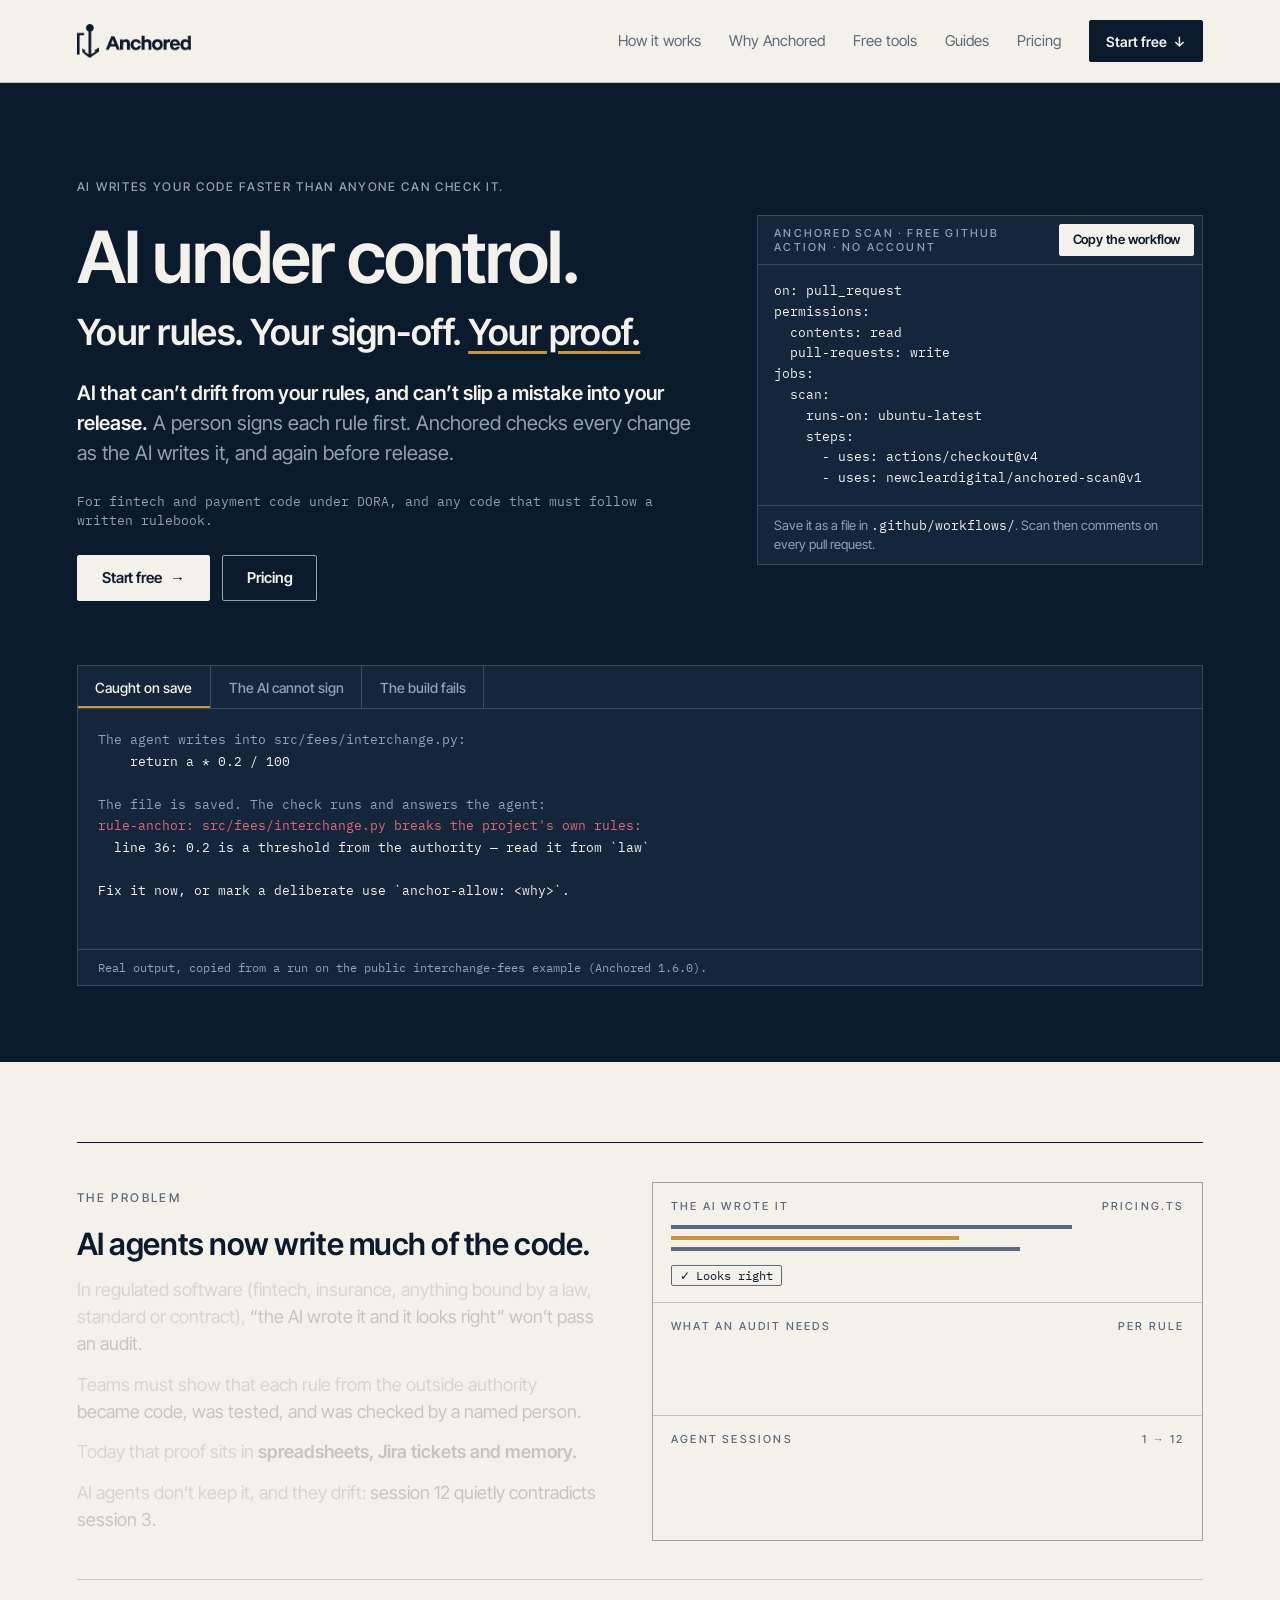
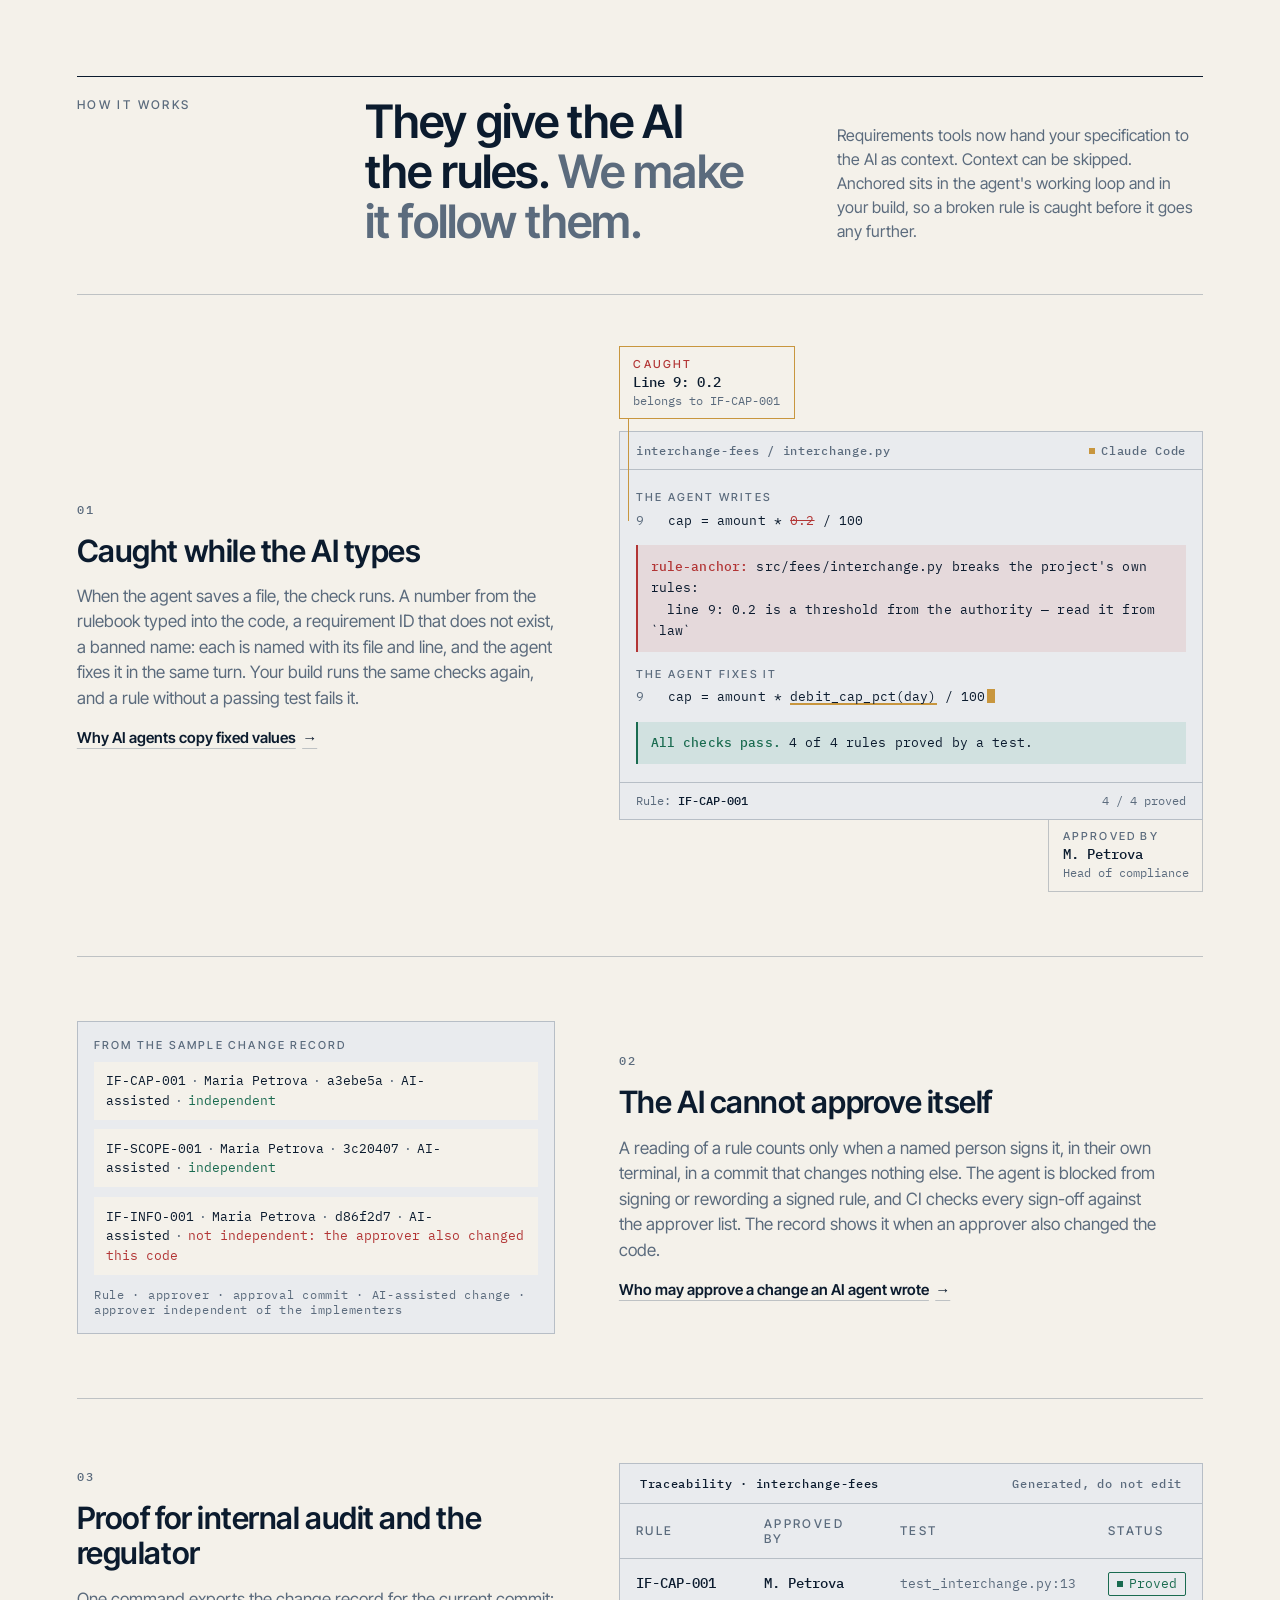
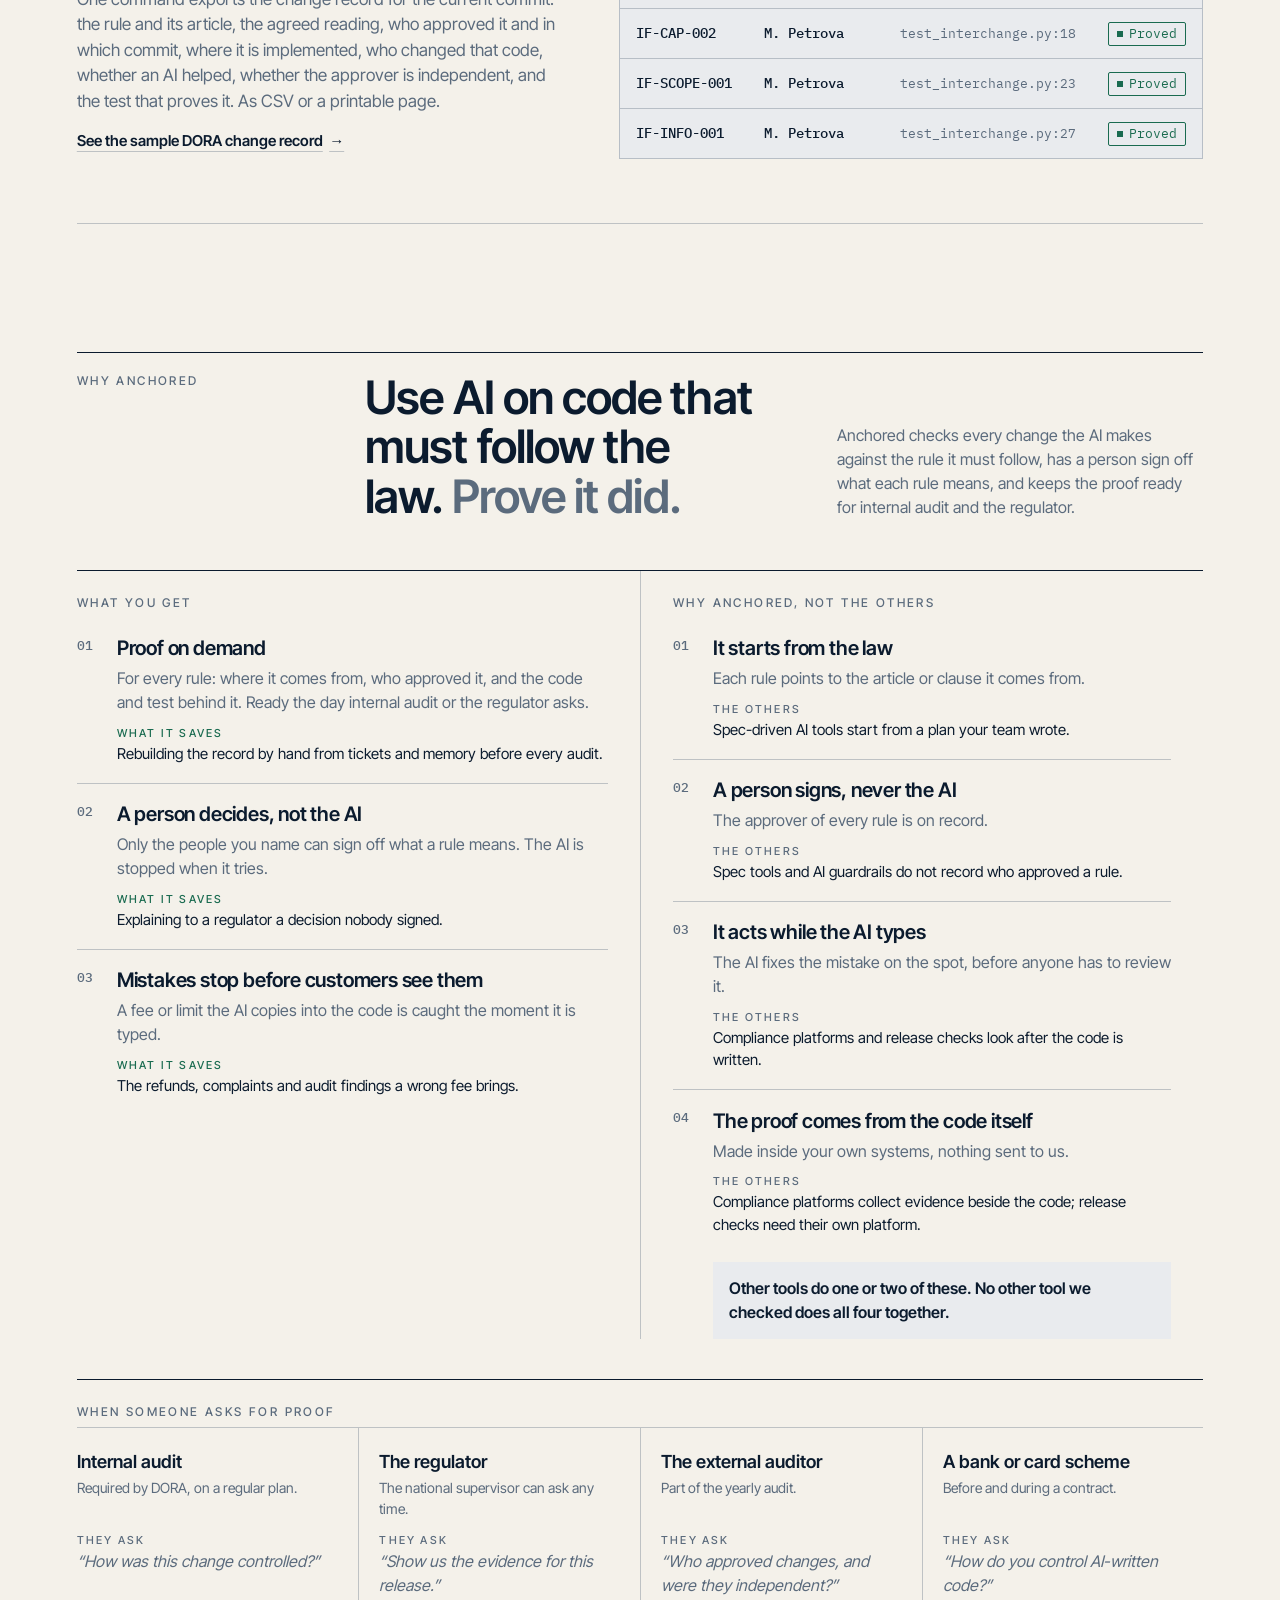
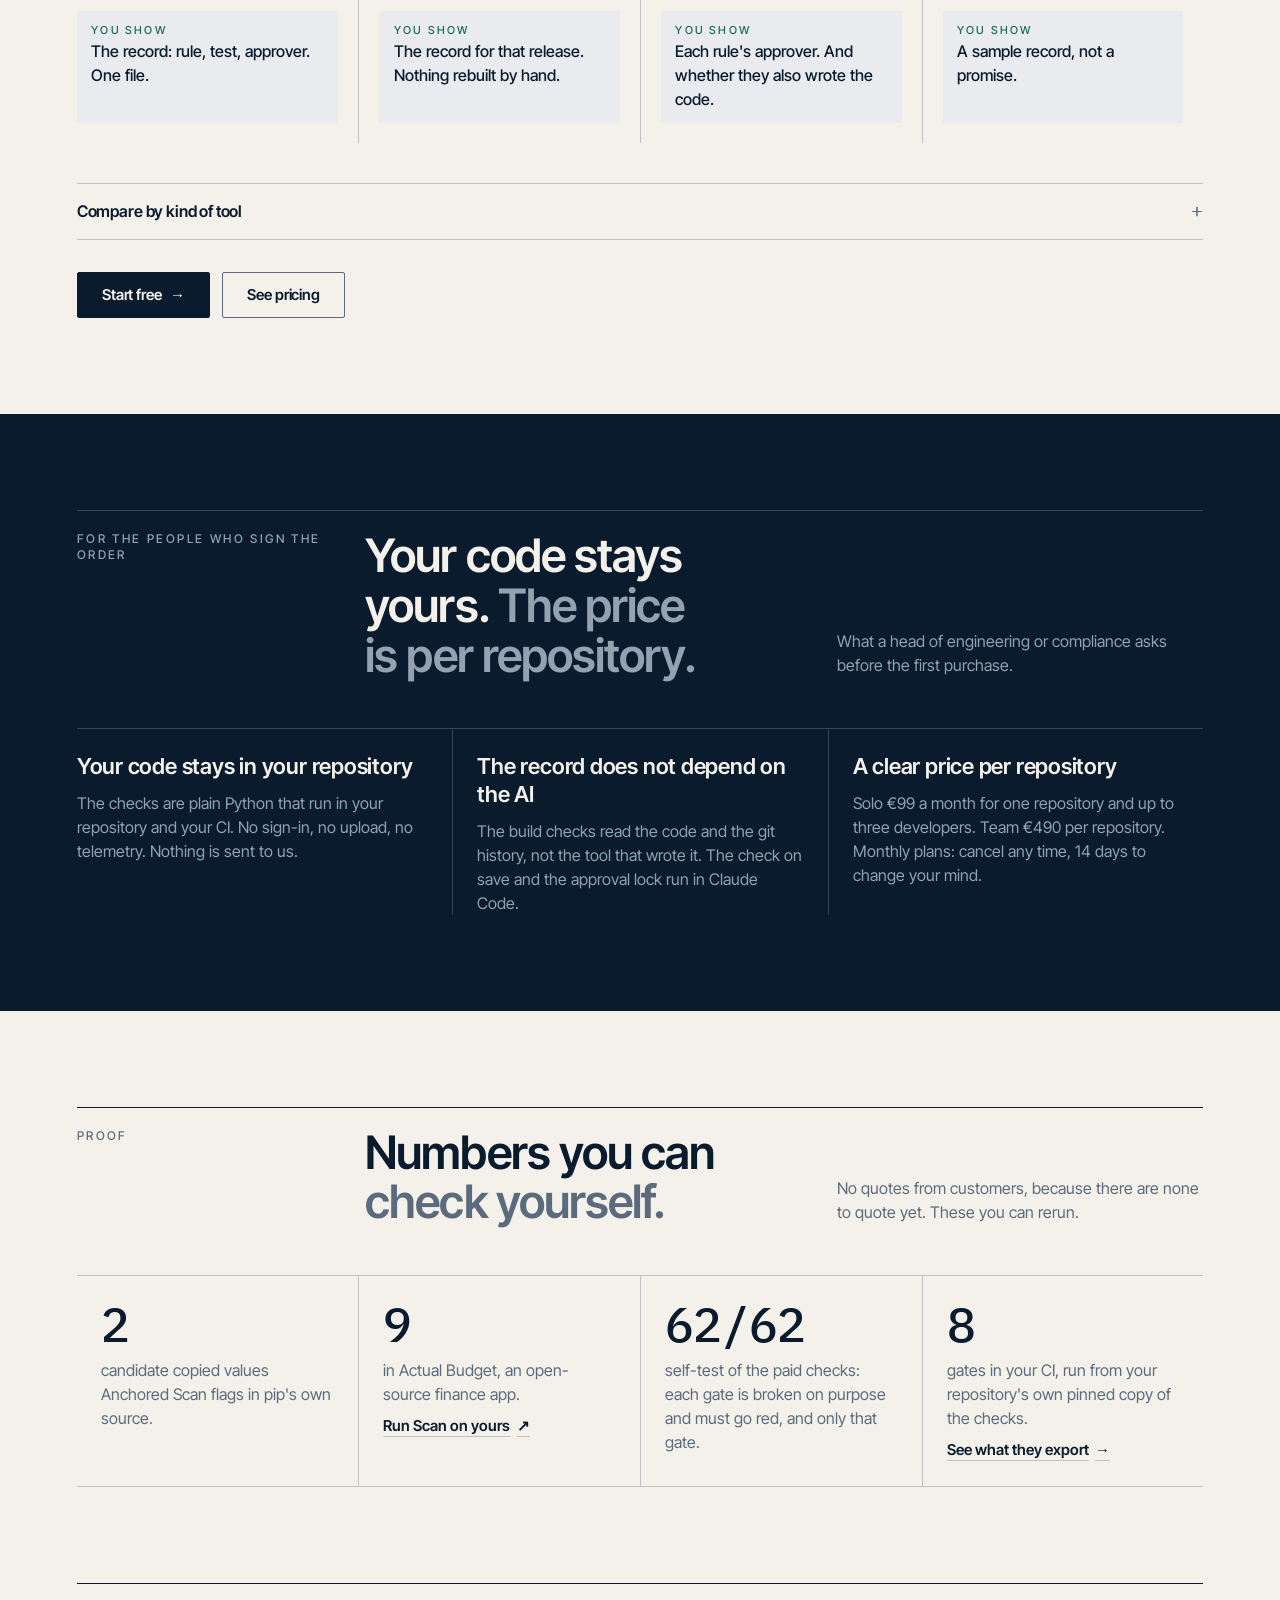
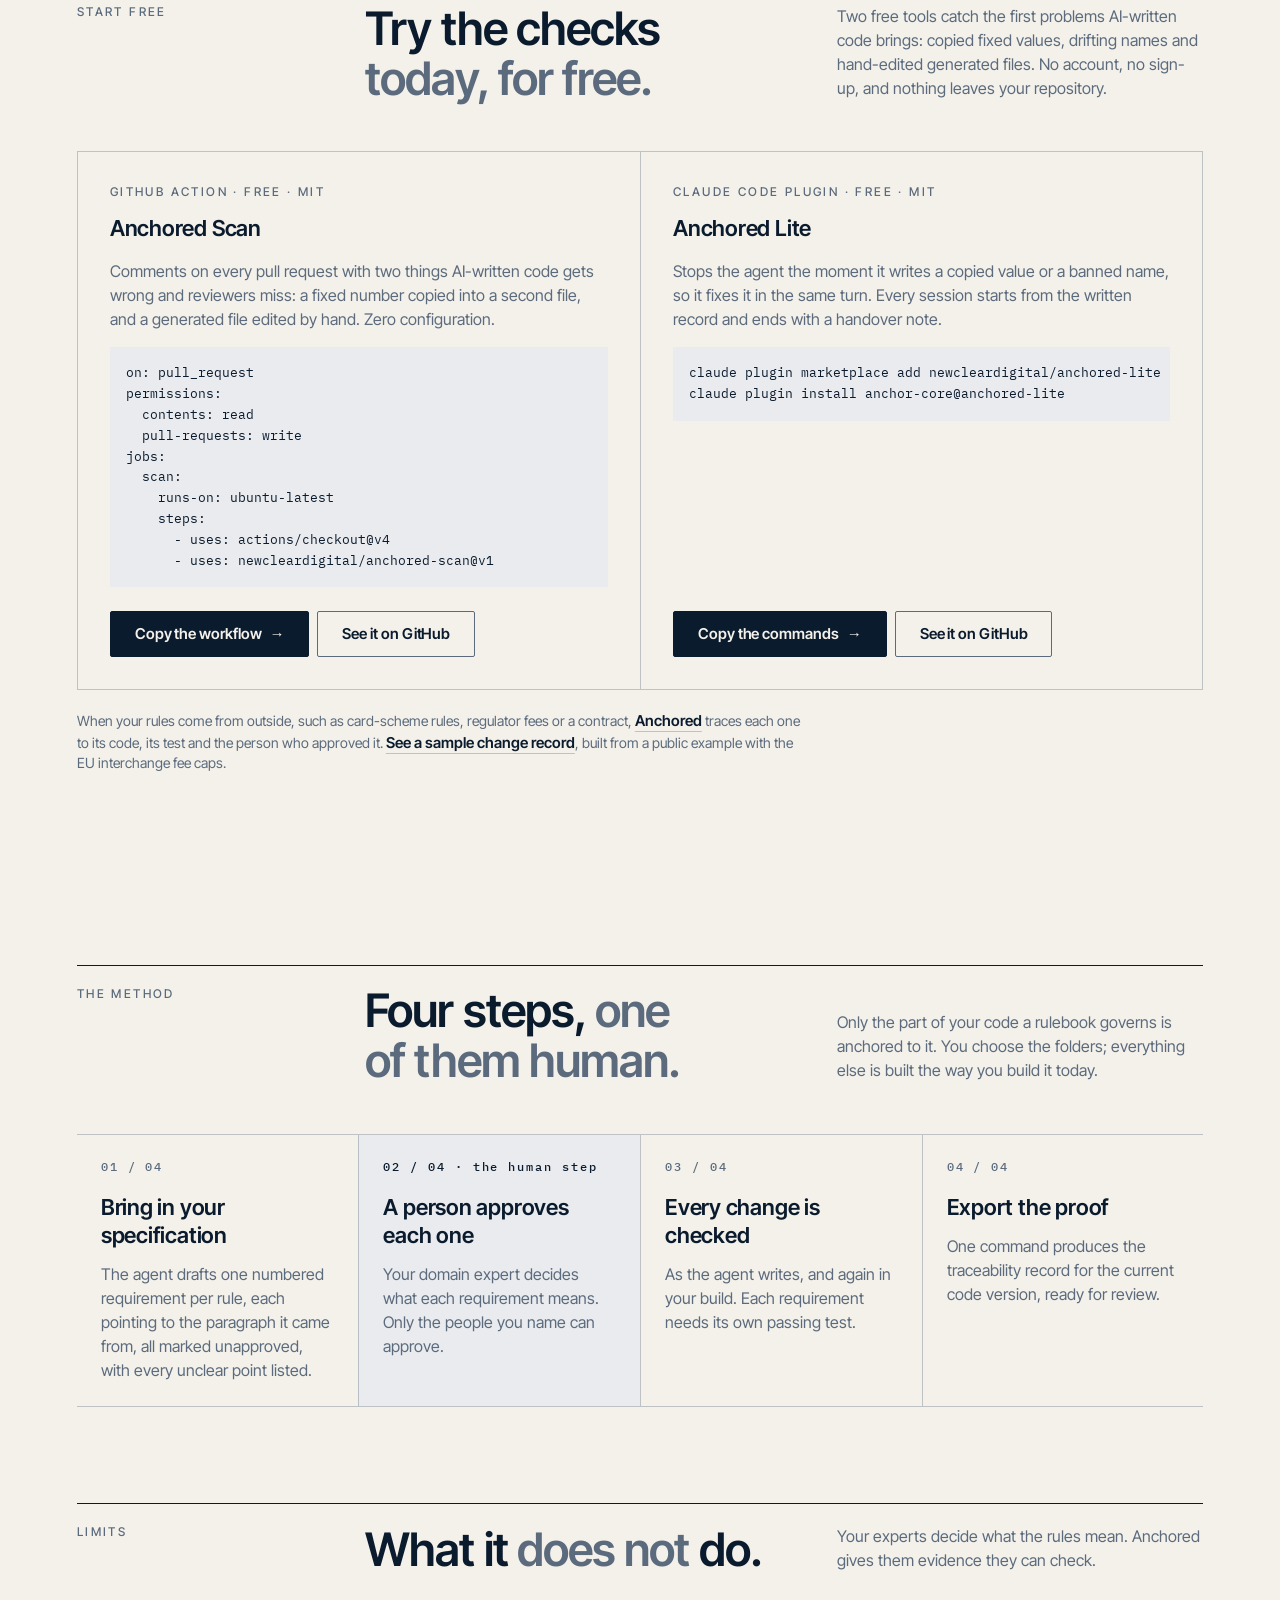
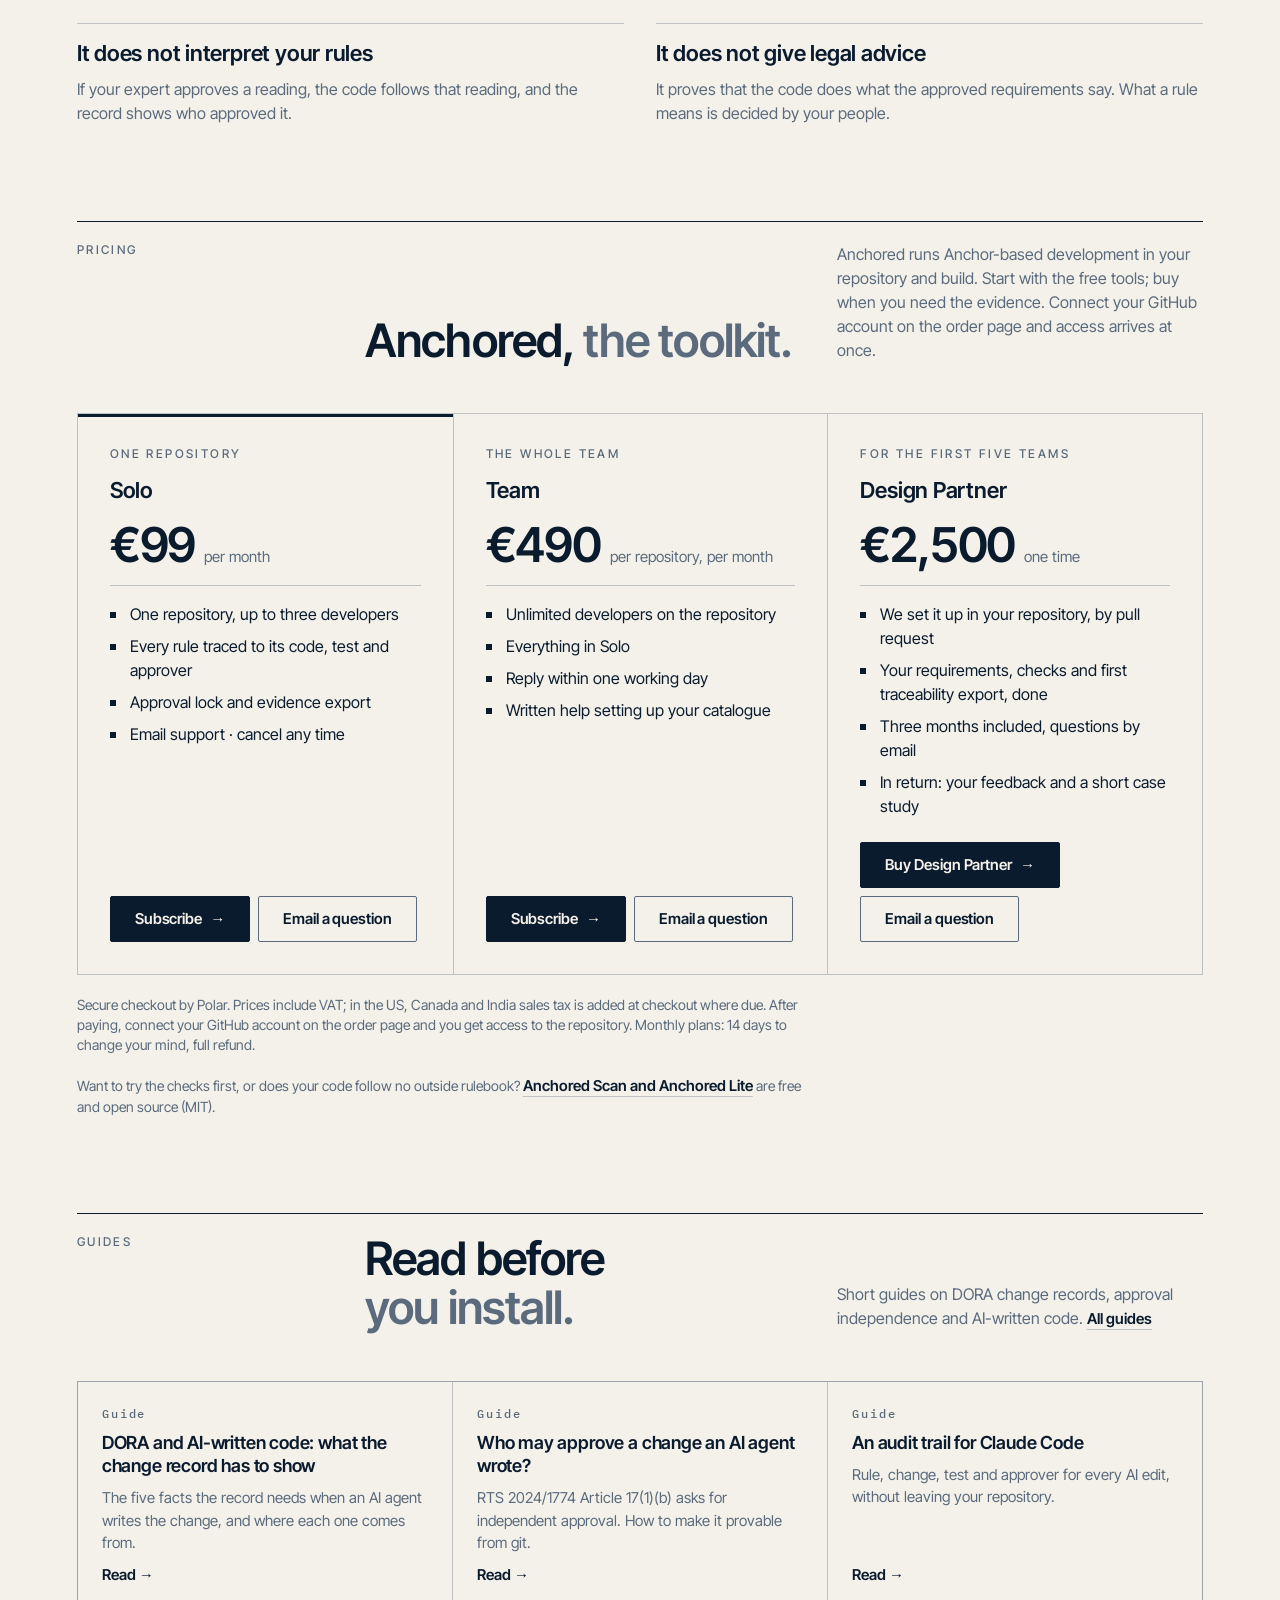
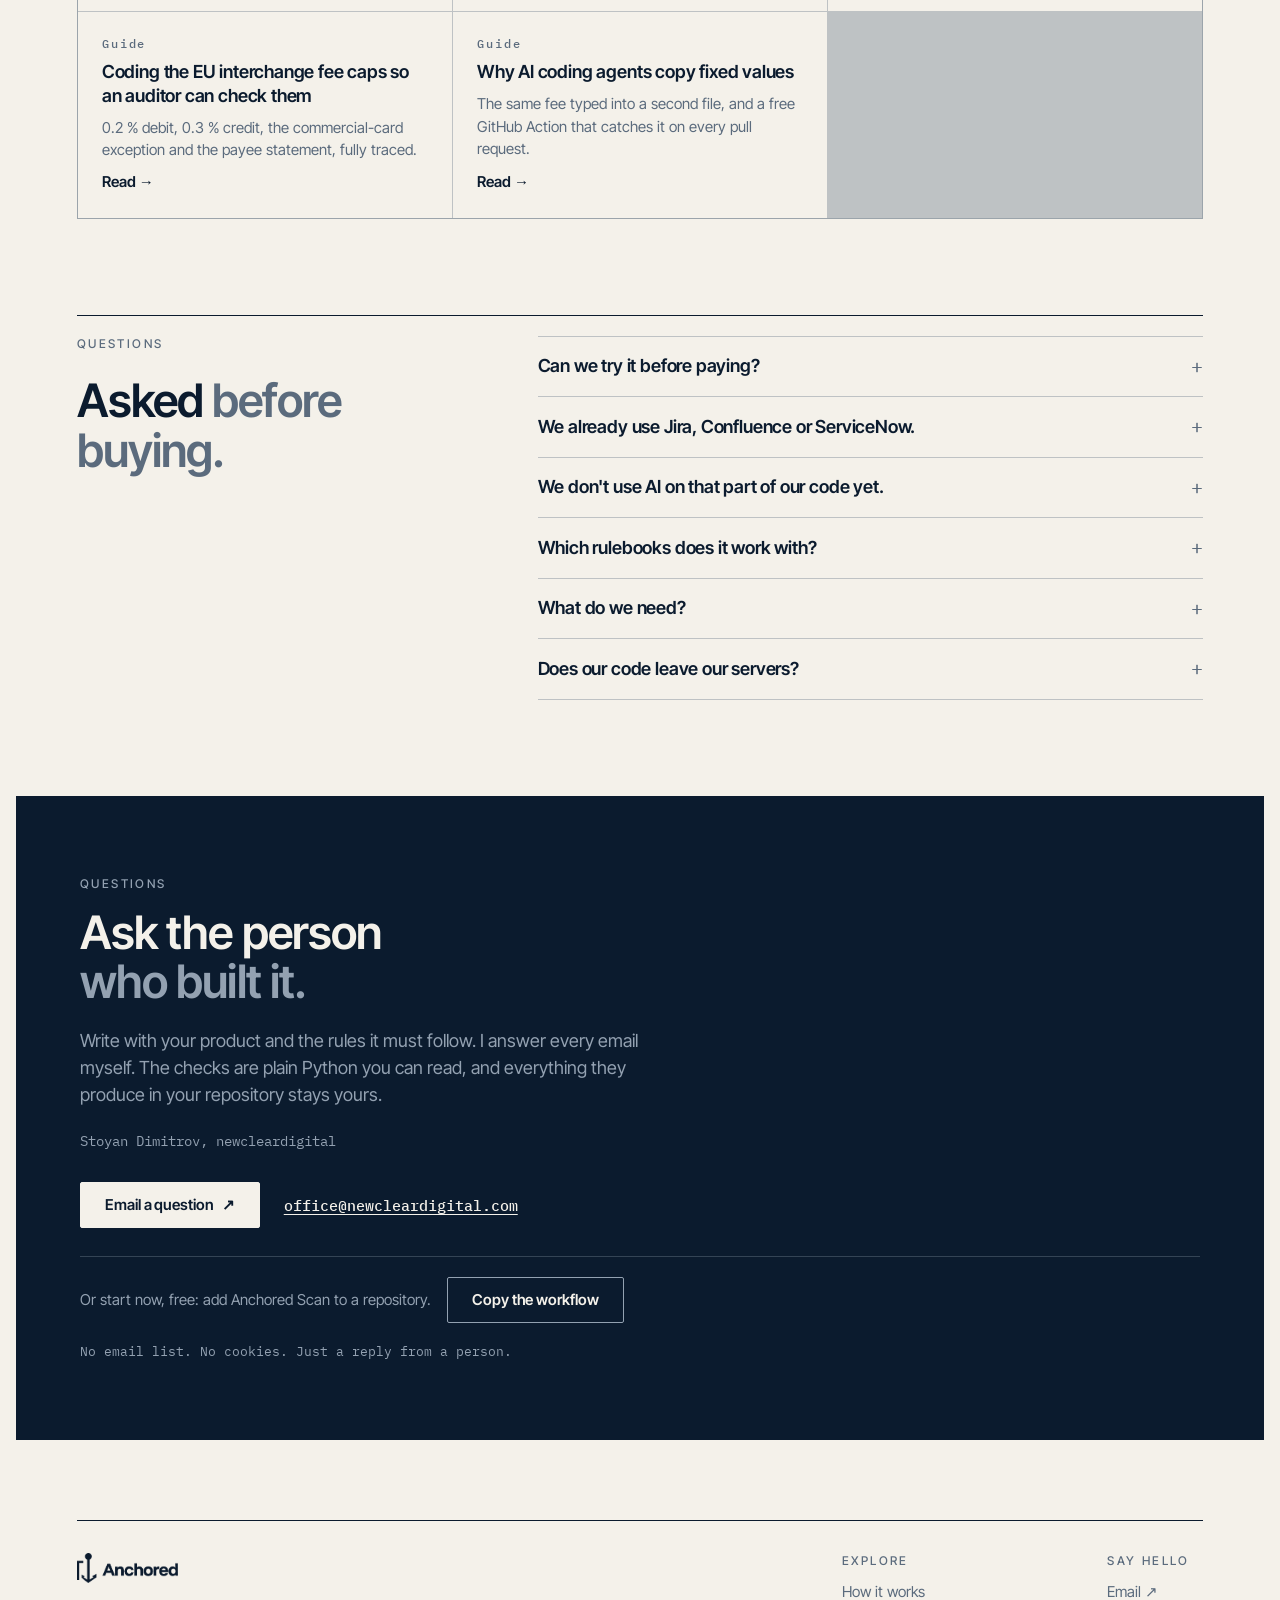
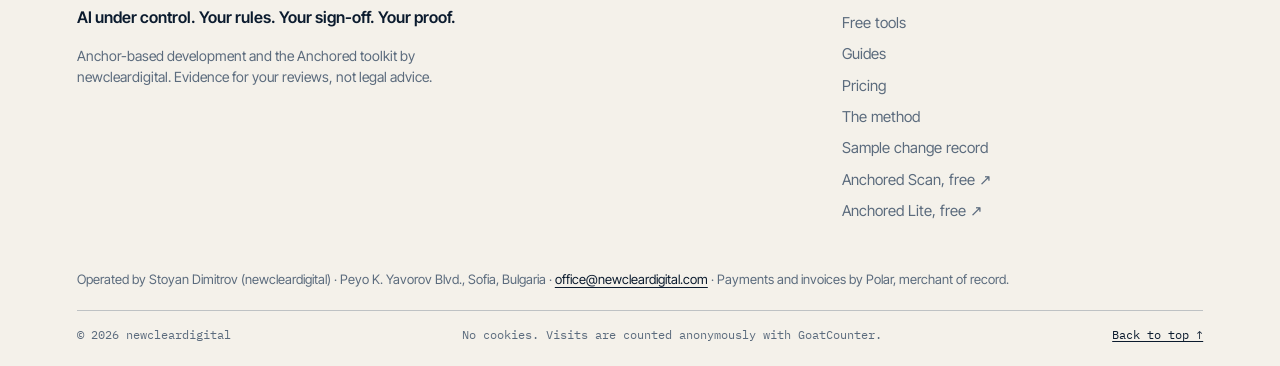
==== index.html @ 91a79e9c "Layout polish: Scan box beside the hero on wide screens, aligned use cases Co-Authored-By: Claude Op" ====
<!doctype html>
<html lang="en">
<head>
<meta charset="utf-8">
<meta name="viewport" content="width=device-width,initial-scale=1">
<title>Anchored. AI under control. Your rules. Your sign-off. Your proof.</title>
<meta name="description" content="For fintech and payment teams under DORA: Anchored traces every change your AI coding agent makes to rule-bound code to the rule it implements, the test that proves it and the person who approved it. Free GitHub Action and Claude Code plugin to start.">
<meta property="og:title" content="Anchored. AI under control.">
<meta property="og:description" content="AI under control. Your rules. Your sign-off. Your proof.">
<meta property="og:url" content="https://anchored.newcleardigital.com/">
<meta property="og:type" content="website">
<meta name="theme-color" content="#0b1b2e">
<link rel="canonical" href="https://anchored.newcleardigital.com/">
<link rel="icon" href="brand/favicon-32.png" type="image/png" sizes="32x32">
<link rel="apple-touch-icon" href="brand/apple-touch-icon.png">
<link rel="preload" href="fonts/inter-tight.woff2" as="font" type="font/woff2" crossorigin>
<link rel="preload" href="fonts/ibm-plex-mono-400.woff2" as="font" type="font/woff2" crossorigin>
<style>
/* Anchored design system (Design System artifact "Anchored", 2026-11-02): navy-dominant, square,
   quiet, one brass thread of accent. Green and red mean status only and always come with the word.
   Fonts are self-hosted (npm @fontsource, SIL OFL): the page loads no fonts from other servers. */
@font-face{font-family:"Inter Tight";src:url(fonts/inter-tight.woff2) format("woff2");font-weight:100 900;font-display:swap}
@font-face{font-family:"IBM Plex Mono";src:url(fonts/ibm-plex-mono-400.woff2) format("woff2");font-weight:400;font-display:swap}
@font-face{font-family:"IBM Plex Mono";src:url(fonts/ibm-plex-mono-500.woff2) format("woff2");font-weight:500;font-display:swap}

:root{
  /* primitives */
  --navy:#0b1b2e; --paper:#f4f1ea; --brass:#c8963e; --verified-green:#2e9e78; --refused-red:#c73e3e; --slate:#5b6b7d;
  --navy-sunken:#13263b; --navy-muted:#93a1b1;
  /* semantic, light theme (Paper) */
  --surface:var(--paper); --sunken:#e9ebee; --ink:var(--navy); --muted:var(--slate); --border:var(--slate);
  --hair:rgba(91,107,125,.35); --success:#1a6b50; --danger:#b23535; --focus:var(--navy);
  --success-fill:rgba(46,158,120,.12); --danger-fill:rgba(199,62,62,.10); --accent-fill:rgba(200,150,62,.28);
  --sans:"Inter Tight","Helvetica Neue",Arial,sans-serif;
  --mono:"IBM Plex Mono",ui-monospace,Menlo,monospace;
  --pad:clamp(16px,6vw,96px);
  color-scheme:light;
}
@media (prefers-color-scheme:dark){:root:not([data-theme="light"]){
  --surface:var(--navy); --sunken:var(--navy-sunken); --ink:var(--paper); --muted:var(--navy-muted); --border:var(--navy-muted);
  --hair:rgba(147,161,177,.3); --success:var(--verified-green); --danger:#e06a6a; --focus:var(--brass);
  --success-fill:rgba(46,158,120,.16); --danger-fill:rgba(224,106,106,.14); --accent-fill:rgba(200,150,62,.32);
  color-scheme:dark}}
:root[data-theme="dark"]{
  --surface:var(--navy); --sunken:var(--navy-sunken); --ink:var(--paper); --muted:var(--navy-muted); --border:var(--navy-muted);
  --hair:rgba(147,161,177,.3); --success:var(--verified-green); --danger:#e06a6a; --focus:var(--brass);
  --success-fill:rgba(46,158,120,.16); --danger-fill:rgba(224,106,106,.14); --accent-fill:rgba(200,150,62,.32);
  color-scheme:dark}
/* A navy band looks the same in both themes: the brand's dark ground. */
.band{
  --surface:var(--navy); --sunken:var(--navy-sunken); --ink:var(--paper); --muted:var(--navy-muted); --border:var(--navy-muted);
  --hair:rgba(147,161,177,.3); --success:var(--verified-green); --danger:#e06a6a; --focus:var(--brass);
  --success-fill:rgba(46,158,120,.16); --danger-fill:rgba(224,106,106,.14);
  background:var(--surface); color:var(--ink); color-scheme:dark}
@media (prefers-color-scheme:dark){:root:not([data-theme="light"]) .band{border-block:1px solid var(--hair)}}
:root[data-theme="dark"] .band{border-block:1px solid var(--hair)}

*,*::before,*::after{box-sizing:border-box}
[hidden]{display:none!important}
html{scroll-behavior:smooth;-webkit-text-size-adjust:100%}
body{margin:0;background:var(--surface);color:var(--ink);font:400 1rem/1.5 var(--sans);-webkit-font-smoothing:antialiased;overflow-x:hidden}
h1,h2,h3,p,ul,ol,figure{margin:0}
ul,ol{padding:0;list-style:none}
a{color:var(--ink);text-underline-offset:.2em;text-decoration-thickness:1px}
a:focus-visible,button:focus-visible,summary:focus-visible{outline:2px solid var(--focus);outline-offset:2px}
.shell{max-width:1440px;margin:0 auto;padding-inline:var(--pad)}
.skip{position:absolute;left:-999px}.skip:focus{left:16px;top:.5rem;z-index:9;background:var(--surface);padding:.5rem .8rem;border:1px solid var(--border)}

h1,h2,h3{font-family:var(--sans);font-weight:600;color:inherit}
h1{font-size:clamp(2.75rem,6vw,4.5rem);line-height:1.05;letter-spacing:-.025em;text-wrap:balance}
h2{font-size:clamp(2rem,3.6vw,3rem);line-height:1.08;letter-spacing:-.02em;text-wrap:balance}
h3{font-size:1.375rem;line-height:1.27;letter-spacing:-.01em}
h1 em,h2 em{font-style:normal;color:var(--muted)}
.band h1 em{color:var(--ink);text-decoration:underline;text-decoration-color:var(--brass);text-decoration-thickness:3px;text-underline-offset:.14em}
.lede{color:var(--muted);font-size:1.25rem;line-height:1.5;max-width:34rem}
.lede strong{color:var(--ink);font-weight:600}
.muted{color:var(--muted)}
.eyebrow{font:500 .75rem/1.33 var(--sans);letter-spacing:.2em;text-transform:uppercase;color:var(--muted)}

/* Buttons: square, ink fill (primary) or border outline (secondary); never brass, green or red */
.button{display:inline-flex;align-items:center;justify-content:center;gap:.5rem;border:1px solid var(--ink);border-radius:2px;padding:.75rem 1.5rem;background:var(--ink);color:var(--surface);font:600 .9375rem/1.33 var(--sans);letter-spacing:-.005em;text-decoration:none;white-space:nowrap;cursor:pointer}
.button:hover{background:color-mix(in srgb,var(--ink) 86%,var(--surface))}
.button .arr{line-height:0}
.button.ghost{background:transparent;color:var(--ink);border-color:var(--border)}
.button.ghost:hover{background:var(--sunken)}
.button.light{background:var(--ink);color:var(--surface)}
.text-link{display:inline-flex;gap:.4rem;align-items:center;font-weight:600;font-size:.9375rem;color:var(--ink);text-decoration:underline;text-decoration-color:var(--hair);text-underline-offset:.3em}
.text-link:hover{text-decoration-color:currentColor}

/* Header */
.site-header{display:grid;grid-template-columns:1fr auto 1fr;align-items:center;gap:1.5rem;padding-block:1.25rem;border-bottom:1px solid var(--hair)}
.brand{justify-self:center;display:inline-flex;align-items:center;text-decoration:none}
.brand img{display:block;height:34px;width:auto}
.logo-paper{display:none!important}
.band .logo-navy{display:none!important}.band .logo-paper{display:block!important}
@media (prefers-color-scheme:dark){:root:not([data-theme="light"]) .logo-navy{display:none!important}:root:not([data-theme="light"]) .logo-paper{display:block!important}}
:root[data-theme="dark"] .logo-navy{display:none!important}:root[data-theme="dark"] .logo-paper{display:block!important}
.nav{display:flex;align-items:center;gap:2rem;font-size:.9375rem;color:var(--muted)}
.nav.left{justify-self:start}.nav.right{justify-self:end}
.nav a{color:inherit;text-decoration:none}
.nav a:hover{color:var(--ink)}
.nav .product{color:var(--ink);font-weight:600}
.header-cta{padding:.6rem 1rem;border:1px solid var(--ink);border-radius:2px;font-size:.875rem;font-weight:600;color:var(--surface)!important;background:var(--ink);white-space:nowrap}
.header-cta span{margin-left:.4rem}
@media (max-width:860px){.site-header{grid-template-columns:auto 1fr}.nav.left,.nav .product{display:none}.brand{justify-self:start}.brand img{height:28px}}
@media (max-width:400px){.brand img{height:24px}.header-cta{padding:.55rem .75rem;font-size:.8rem}}

/* Contact window */
dialog.contact-box{border:1px solid var(--border);border-radius:0;padding:0;width:min(30rem,calc(100vw - 32px));background:var(--surface);color:var(--ink)}
dialog.contact-box::backdrop{background:rgba(11,27,46,.6)}
.cb{padding:1.5rem;display:flex;flex-direction:column;gap:1rem}
.cb-head{display:flex;justify-content:space-between;align-items:start;gap:1rem}
.cb h2{font-size:1.375rem;letter-spacing:-.01em}
.cb p{color:var(--muted);font-size:1rem}
.cb-x{border:0;background:transparent;color:var(--muted);font:400 1.6rem/1 var(--sans);cursor:pointer;padding:.1rem .4rem}
.cb-x:hover{color:var(--ink)}
.cb-addr{display:flex;align-items:center;justify-content:space-between;gap:.8rem;padding:.4rem .4rem .4rem .9rem;background:var(--sunken)}
.cb-addr b{font:500 .9375rem var(--mono);overflow-wrap:anywhere}
.cb-copy{font:600 .875rem var(--sans);border:1px solid var(--ink);background:var(--ink);color:var(--surface);border-radius:2px;padding:.6rem .9rem;cursor:pointer;white-space:nowrap}
.cb-ways{display:grid;grid-template-columns:repeat(3,minmax(0,1fr));gap:.5rem}
.cb-ways a{display:flex;justify-content:center;font-weight:600;font-size:.875rem;text-decoration:none;color:var(--ink);border:1px solid var(--border);border-radius:2px;padding:.7rem .4rem;text-align:center}
.cb-ways a:hover{background:var(--sunken)}
@media (max-width:480px){.cb-ways{grid-template-columns:1fr}}

/* Hero: navy ground, headline top-left, a brass thread from the rule to the line of code */
.hero{display:grid;grid-template-columns:minmax(0,1fr) minmax(0,1fr);gap:clamp(2.5rem,6vw,6rem);align-items:center;padding-block:clamp(3.5rem,8vw,6rem)}
.hero-copy{display:flex;flex-direction:column;gap:1.5rem}
.callbar{display:flex;align-items:center;gap:1rem;flex-wrap:wrap}
.callbar span{font:400 .9375rem/1.4 var(--mono);letter-spacing:.02em;color:var(--muted);order:2}
.hero-note{font:400 .8125rem/1.5 var(--mono);color:var(--muted);max-width:32rem;padding-top:1.25rem;border-top:1px solid var(--hair)}
.hero-links{display:flex;flex-wrap:wrap;gap:.5rem 1.5rem}
@media (max-width:980px){.hero{grid-template-columns:minmax(0,1fr)}}

.hero-art{position:relative;padding:4.5rem 0 2rem}
.editor-card{position:relative;z-index:1;background:var(--sunken);color:var(--ink);border:1px solid var(--hair)}
.topbar{display:flex;align-items:center;gap:.75rem;padding:.65rem 1rem;border-bottom:1px solid var(--hair);color:var(--muted);font:500 .75rem/1.33 var(--mono);letter-spacing:.06em}
.dots{display:none}
.live{margin-left:auto;display:inline-flex;align-items:center;gap:.4rem;color:var(--muted)}
.live i{width:6px;height:6px;background:var(--brass)}
.editor-body{padding:1.25rem 1rem 1.1rem;font:400 clamp(.75rem,1.05vw,.875rem)/1.6 var(--mono);letter-spacing:.01em}
.who{display:block;color:var(--muted);font:500 .6875rem/1.4 var(--sans);letter-spacing:.2em;text-transform:uppercase;margin-bottom:.25rem}
.code{display:flex;white-space:pre-wrap}
.ln{flex:none;width:2.4em;color:var(--muted);user-select:none}
.seq + .seq{margin-top:.9rem}
.bad{color:var(--danger);text-decoration:line-through;text-decoration-thickness:1px}
.good{color:var(--ink);box-shadow:inset 0 -2px 0 var(--brass)}
.verdict{display:block;margin-top:.35rem;padding:.65rem .8rem;border-left:2px solid var(--danger);background:var(--danger-fill);white-space:pre-wrap}
.verdict b{color:var(--danger);font-weight:500}
.verdict.ok{border-left-color:var(--success);background:var(--success-fill)}
.verdict.ok b{color:var(--success)}
.editor-footer{display:flex;justify-content:space-between;gap:1rem;padding:.65rem 1rem;border-top:1px solid var(--hair);color:var(--muted);font:400 .75rem var(--mono)}
.editor-footer b{color:var(--ink);font-weight:500}
.cursor{display:inline-block;width:.55em;height:1.05em;vertical-align:-.18em;margin-left:2px;background:var(--brass);animation:blink 1s steps(1) infinite}
@keyframes blink{50%{opacity:0}}
/* Floating notes become record chips; the top one is the brass tag the thread hangs from */
.floating-note{position:absolute;z-index:2;display:flex;flex-direction:column;gap:2px;padding:.6rem .85rem;background:var(--surface);border:1px solid var(--hair);font:400 .8125rem/1.35 var(--mono);color:var(--ink)}
.floating-note span{color:var(--muted);font:500 .6875rem var(--sans);letter-spacing:.2em;text-transform:uppercase}
.floating-note b{font:500 .875rem var(--mono)}
.floating-note small{color:var(--muted);font-size:.75rem}
.floating-note .sg{font:500 .875rem var(--mono);color:var(--ink)}
.note-top{bottom:calc(100% - 3.75rem);left:0;border-color:var(--brass)}
.note-top span{color:var(--danger)}
.note-top::after{content:"";position:absolute;left:.5rem;top:100%;width:1.5px;height:6.4rem;background:var(--brass)}
.note-bottom{position:relative;margin-left:auto;width:max-content;border-top:0}
@media (prefers-reduced-motion:no-preference){
  .seq{opacity:0;animation:in .4s ease forwards}
  .s1{animation-delay:.3s}.s2{animation-delay:1.3s}.s3{animation-delay:2.5s}.s4{animation-delay:3.3s}
  .js .editor-card:not(.play) .seq{animation:none}
  @keyframes in{to{opacity:1}}
}
@media (prefers-reduced-motion:reduce){html{scroll-behavior:auto}.cursor{animation:none}}
@media (max-width:640px){.hero-art{padding:4.25rem 0 1rem}.editor-body{padding:1rem .85rem}}

/* Signal strip */
.signal-strip{display:flex;align-items:center;justify-content:space-between;gap:1rem;padding-block:1.1rem;border-bottom:1px solid var(--hair);font:500 .75rem var(--sans);letter-spacing:.2em;text-transform:uppercase;color:var(--muted)}
.signal-strip p span{color:var(--ink)}
.strip-items{display:flex;align-items:center;gap:1rem;font-family:var(--mono);letter-spacing:.1em}
.strip-items i{width:1px;height:12px;background:var(--hair)}
@media (max-width:640px){.signal-strip{display:block}.strip-items{margin-top:.6rem;justify-content:space-between}}

/* Sections: tracked label | title | text, divided by hairline rules */
section{padding-block:clamp(4rem,9vw,6rem)}
.intro{display:grid;grid-template-columns:.7fr 1.2fr 1fr;align-items:end;gap:1.5rem 2rem;margin-bottom:3rem;padding-top:1.25rem;border-top:1px solid var(--ink)}
.intro .eyebrow{align-self:start}
.intro > p:last-child{max-width:24rem;margin:0 0 .2rem auto;color:var(--muted);line-height:1.5}
@media (max-width:980px){.intro{grid-template-columns:1fr 1.3fr}.intro .eyebrow{grid-column:1/-1}.intro > p:last-child{margin-left:0}}
@media (max-width:640px){.intro{display:block;margin-bottom:2rem}.intro .eyebrow{margin:0 0 1rem}.intro > p:last-child{margin-top:1rem;max-width:none}}

/* Status tags: mono word with a square dot, outlined in its status colour */
.tag,.outcome span,td .ok{display:inline-flex;align-items:center;gap:.4rem;font:400 .8125rem/1.38 var(--mono);padding:2px .5rem;border:1px solid currentColor;border-radius:2px;white-space:nowrap}
.tag::before,.outcome span::before,td .ok::before{content:"";width:6px;height:6px;background:currentColor}
td .ok{color:var(--success)}

/* The four controls: columns divided by hairline verticals */
.feature-grid{display:grid;grid-template-columns:repeat(4,minmax(0,1fr));border-top:1px solid var(--hair);border-bottom:1px solid var(--hair)}
.feature-card{display:flex;flex-direction:column;gap:.75rem;padding:1.5rem 1.5rem 1.75rem;min-height:300px}
.feature-card + .feature-card{border-left:1px solid var(--hair)}
.feature-icon{width:24px;height:24px;color:var(--ink);margin-bottom:1rem}
.feature-icon svg{width:24px;height:24px;stroke-width:1.5;stroke-linecap:square}
.card-index{font:500 .75rem var(--mono);letter-spacing:.16em;color:var(--muted)}
.feature-card h3{font-size:1.25rem}
.feature-card p:not(.card-index){color:var(--muted);line-height:1.5}
.outcome{margin-top:auto;padding-top:1rem}
.outcome span{color:var(--muted)}
.outcome span.stopped{color:var(--danger)}
.outcome .arr{display:none}
@media (max-width:1100px){.feature-grid{grid-template-columns:repeat(2,minmax(0,1fr))}.feature-card:nth-child(3){border-left:0}.feature-card:nth-child(n+3){border-top:1px solid var(--hair)}}
@media (max-width:640px){.feature-grid{grid-template-columns:1fr}.feature-card{min-height:auto;border-left:0!important}.feature-card + .feature-card{border-top:1px solid var(--hair)}}

/* The record: navy band, a data well */
.peek .intro{border-top-color:var(--hair)}
.product-window{background:var(--sunken);border:1px solid var(--hair)}
.window-header{display:flex;flex-wrap:wrap;align-items:center;gap:.5rem 1rem;padding:.75rem 1.25rem;border-bottom:1px solid var(--hair);color:var(--muted);font:500 .75rem var(--mono);letter-spacing:.06em}
.window-title{margin-right:auto;color:var(--ink)}
.scroll{overflow-x:auto}
table{width:100%;border-collapse:collapse;min-width:54rem;font-size:.9375rem}
th,td{text-align:left;padding:.9rem 1.25rem;border-bottom:1px solid var(--hair);vertical-align:middle}
th{font:500 .75rem var(--sans);letter-spacing:.2em;text-transform:uppercase;color:var(--muted)}
tbody tr:last-child td{border-bottom:0}
td.id{font:500 .875rem var(--mono);white-space:nowrap}
td.loc{font:400 .8125rem var(--mono);color:var(--muted);white-space:nowrap}
td.what{max-width:20rem}
.sig{display:flex;flex-direction:column;gap:.15rem;line-height:1.3}
.sig span{font:500 .875rem var(--mono);white-space:nowrap}
.sig small{font:400 .75rem var(--mono);color:var(--muted);white-space:nowrap}
.window-stats{display:flex;flex-wrap:wrap;gap:2.5rem;padding:1rem 1.25rem;border-top:1px solid var(--hair)}
.window-stats span{display:flex;flex-direction:column;gap:.2rem}
.window-stats b{font:500 1.25rem var(--mono)}
.window-stats small{font:500 .6875rem var(--sans);letter-spacing:.2em;text-transform:uppercase;color:var(--muted)}
.peek .note{margin-top:1.5rem;font-size:.875rem;color:var(--muted);max-width:48rem}

/* The method */
.steps{display:grid;grid-template-columns:repeat(4,minmax(0,1fr));counter-reset:s;border-top:1px solid var(--hair);border-bottom:1px solid var(--hair)}
.steps li{counter-increment:s;display:flex;flex-direction:column;gap:.75rem;padding:1.5rem}
.steps li + li{border-left:1px solid var(--hair)}
.steps li::before{content:"0" counter(s) " / 04";font:500 .75rem var(--mono);letter-spacing:.16em;color:var(--muted);margin-bottom:.5rem}
.steps li.person{background:var(--sunken)}
.steps li.person::before{content:"0" counter(s) " / 04 · the human step";color:var(--ink)}
.steps p{color:var(--muted)}
@media (max-width:1100px){.steps{grid-template-columns:repeat(2,minmax(0,1fr))}.steps li:nth-child(3){border-left:0}.steps li:nth-child(n+3){border-top:1px solid var(--hair)}}
@media (max-width:640px){.steps{grid-template-columns:1fr}.steps li{border-left:0!important}.steps li + li{border-top:1px solid var(--hair)}}

/* Limits */
.limits{display:grid;grid-template-columns:repeat(2,minmax(0,1fr));gap:2rem}
.limits div{display:flex;flex-direction:column;gap:.6rem;padding-top:1rem;border-top:1px solid var(--hair)}
.limits p{color:var(--muted)}
@media (max-width:860px){.limits{grid-template-columns:1fr;gap:1.5rem}}

/* Pricing */
.offers{display:grid;grid-template-columns:repeat(3,minmax(0,1fr));border:1px solid var(--hair)}
.offer{display:flex;flex-direction:column;gap:1rem;padding:clamp(1.5rem,3vw,2rem)}
.offer + .offer{border-left:1px solid var(--hair)}
.offer.first{box-shadow:inset 0 3px 0 var(--ink)}
.offer .who-for{font:500 .75rem var(--sans);letter-spacing:.2em;text-transform:uppercase;color:var(--muted)}
.offer h3{font-size:1.375rem}
.price{font:600 clamp(2.5rem,4vw,3rem)/1 var(--sans);letter-spacing:-.025em}
.price small{font:400 .9375rem var(--sans);letter-spacing:0;color:var(--muted)}
.offer ul{display:flex;flex-direction:column;gap:.5rem;padding-top:1rem;border-top:1px solid var(--hair)}
.offer li{position:relative;padding-left:1.25rem}
.offer li::before{content:"";position:absolute;left:0;top:.6em;width:6px;height:6px;background:var(--ink)}
.buy{display:flex;flex-wrap:wrap;gap:.5rem;margin-top:auto;padding-top:.5rem}
.after{margin-top:1.25rem;color:var(--muted);font-size:.875rem;line-height:1.43;max-width:46rem}
@media (max-width:1020px){.offers{grid-template-columns:1fr}.offer + .offer{border-left:0;border-top:1px solid var(--hair)}}

/* Start free */
.starts{display:grid;grid-template-columns:repeat(2,minmax(0,1fr));border:1px solid var(--hair)}
.start-card{min-width:0;display:flex;flex-direction:column;gap:1rem;padding:clamp(1.5rem,3vw,2rem)}
.start-card + .start-card{border-left:1px solid var(--hair)}
.start-card .who-for{font:500 .75rem var(--sans);letter-spacing:.2em;text-transform:uppercase;color:var(--muted)}
.start-card h3{font-size:1.375rem}
.start-card > p{color:var(--muted)}
.snippet{margin:0;padding:1rem;background:var(--sunken);color:var(--ink);font:400 .8125rem/1.6 var(--mono);overflow-x:auto;white-space:pre}
@media (max-width:820px){.starts{grid-template-columns:minmax(0,1fr)}.start-card + .start-card{border-left:0;border-top:1px solid var(--hair)}}

/* Questions */
.faq{border-top:1px solid var(--hair)}
details{border-bottom:1px solid var(--hair)}
summary{cursor:pointer;list-style:none;display:flex;justify-content:space-between;align-items:center;gap:1rem;padding:1.1rem 0;font:600 1.125rem/1.35 var(--sans);letter-spacing:-.01em}
summary::-webkit-details-marker{display:none}
summary::after{content:"+";flex:none;font:400 1.25rem/1 var(--mono);color:var(--muted)}
details[open] summary::after{content:"\2212"}
details p{padding:0 0 1.25rem;color:var(--muted);max-width:44rem}
.faq-wrap{display:grid;grid-template-columns:.7fr 1.3fr;gap:clamp(2rem,8vw,8rem);align-items:start;padding-top:1.25rem;border-top:1px solid var(--ink)}
.faq-wrap .eyebrow{margin-bottom:1.5rem}
@media (max-width:980px){.faq-wrap{grid-template-columns:1fr}}

/* Last word: a navy block */
.final-cta{max-width:1248px;margin:0 auto 5rem;padding:clamp(3rem,7vw,5rem) clamp(1.25rem,6vw,4rem);text-align:left}
.final-cta h2{margin:1rem 0 1.25rem;max-width:18ch}
.final-cta p.body{max-width:36rem;color:var(--muted);font-size:1.125rem}
.final-cta .who-is{margin-top:1.5rem;font:400 .875rem var(--mono);color:var(--muted)}
.final-cta .actions{display:flex;flex-wrap:wrap;align-items:center;gap:1rem 1.5rem;margin-top:2rem}
.final-cta .mail{font:500 .9375rem var(--mono);color:var(--ink)}
.final-cta .fine{margin-top:1.25rem;color:var(--muted);font:400 .8125rem var(--mono)}
@media (max-width:640px){.final-cta{margin:0 16px 4rem}}

/* Footer */
.paid{background:var(--success-fill);color:var(--ink);padding-block:1rem;border-bottom:1px solid var(--hair)}
.site-footer{padding-bottom:1.5rem}
.footer-top{display:grid;grid-template-columns:minmax(0,1fr) auto;gap:2.5rem 4rem;margin-bottom:3rem;padding-top:2rem;border-top:1px solid var(--ink)}
.footer-brand .brand{justify-self:start}
.footer-brand .brand img{height:30px}
.footer-brand p{margin-top:1rem;max-width:26rem;color:var(--muted);font-size:.875rem}
.footer-links{display:flex;gap:clamp(3rem,9vw,8rem)}
.footer-links > div{display:flex;flex-direction:column;gap:.55rem;min-width:6rem}
.footer-links a{width:max-content;color:var(--muted);font-size:.9375rem;text-decoration:none}
.footer-links a:hover{color:var(--ink)}
.footer-label{margin-bottom:.25rem;color:var(--muted);font:500 .75rem var(--sans);letter-spacing:.2em;text-transform:uppercase}
.legal{margin:0 0 1.25rem;color:var(--muted);font-size:.8125rem}
.footer-bottom{display:flex;flex-wrap:wrap;justify-content:space-between;gap:.6rem 2rem;padding-top:1rem;border-top:1px solid var(--hair);color:var(--muted);font:400 .75rem var(--mono)}
.footer-bottom a{color:var(--ink)}
@media (max-width:760px){.footer-top{grid-template-columns:1fr}.footer-links{gap:3rem}}

/* The problem: one sequence, played once when it scrolls into view */
.problem-wrap{padding-top:clamp(3rem,7vw,5rem)}
.problem{position:relative;display:grid;grid-template-columns:minmax(0,1fr) minmax(0,1.05fr);gap:clamp(1.5rem,4vw,4rem);align-items:center;padding:clamp(1.25rem,3vw,2.5rem) 0;border-top:1px solid var(--ink);border-bottom:1px solid var(--hair)}
.problem .eyebrow{margin-bottom:.4rem}
.p-text{display:flex;flex-direction:column;gap:.85rem;font-size:1.125rem;line-height:1.5;color:var(--muted)}
.p-text b{color:var(--ink);font-weight:600}
.p-text .lead{font:600 clamp(1.5rem,2.4vw,2rem)/1.2 var(--sans);letter-spacing:-.015em;color:var(--ink)}
.hl{background:linear-gradient(transparent 62%,var(--accent-fill) 62%) no-repeat 0 0/0% 100%;transition:background-size .9s ease .35s;color:var(--ink)}
.hl.red{background-image:linear-gradient(transparent 62%,var(--danger-fill) 62%)}
.p-line.on .hl{background-size:100% 100%}
.p-stage{position:relative;display:flex;flex-direction:column;gap:1px;background:var(--hair);border:1px solid var(--hair);font:400 .75rem var(--mono)}
.p-row{background:var(--surface);padding:1rem 1.1rem}
.p-cap{display:flex;justify-content:space-between;gap:1rem;color:var(--muted);font:500 .6875rem var(--sans);letter-spacing:.2em;text-transform:uppercase;margin-bottom:.75rem}
.code-bars{display:flex;flex-direction:column;gap:.45rem}
.code-bars i{display:block;height:4px;background:var(--slate);transform-origin:left;transform:scaleX(0);transition:transform .6s ease}
.code-bars i:nth-child(1){width:78%}.code-bars i:nth-child(2){width:56%;background:var(--brass);transition-delay:.15s}.code-bars i:nth-child(3){width:68%;transition-delay:.3s}
.p-on-1 .code-bars i{transform:scaleX(1)}
.chips{display:flex;flex-wrap:wrap;gap:.5rem;margin-top:.85rem}
.chip{display:inline-flex;align-items:center;gap:.35rem;padding:2px .5rem;border:1px solid var(--border);border-radius:2px;color:var(--ink);font:400 .75rem var(--mono);opacity:0;transition:opacity .45s ease,color .3s}
.p-on-1 .chip.looks{opacity:1}
.chip.looks s{text-decoration:none;background:linear-gradient(currentColor,currentColor) no-repeat 0 55%/0% 1px;transition:background-size .5s ease .2s}
.p-on-2 .chip.looks{color:var(--muted)}
.p-on-2 .chip.looks s{background-size:100% 1px}
.chip.audit{border-color:var(--danger);color:var(--danger)}
.p-on-2 .chip.audit{opacity:1;transition-delay:.5s}
.chain{display:grid;grid-template-columns:repeat(4,minmax(0,1fr));gap:.9rem}
.node{position:relative;display:flex;flex-direction:column;gap:.3rem;padding:.55rem .6rem;border:1px solid var(--border);background:var(--surface);opacity:0;transition:opacity .4s ease,transform .5s ease}
.node b{font:600 .8125rem var(--sans);color:var(--ink)}
.node small{color:var(--muted);font-size:.6875rem;min-height:1.1em;position:relative;white-space:nowrap}
.node small span{transition:opacity .35s}
.node small .now{position:absolute;left:0;top:0;opacity:0;color:var(--danger)}
.node + .node::before{content:"";position:absolute;left:-.95rem;top:50%;width:.9rem;height:1.5px;background:var(--brass);transform-origin:left;transform:scaleX(0);transition:transform .35s ease}
.p-on-3 .node{opacity:1}
.p-on-3 .node:nth-child(2){transition-delay:.35s}.p-on-3 .node:nth-child(3){transition-delay:.7s}.p-on-3 .node:nth-child(4){transition-delay:1.05s}
.p-on-3 .node:nth-child(2)::before{transform:scaleX(1);transition-delay:.35s}.p-on-3 .node:nth-child(3)::before{transform:scaleX(1);transition-delay:.7s}.p-on-3 .node:nth-child(4)::before{transform:scaleX(1);transition-delay:1.05s}
.p-on-4 .node + .node::before{background:repeating-linear-gradient(90deg,var(--danger) 0 3px,transparent 3px 6px)}
.p-on-4 .node{border-style:dashed;transition-delay:0s!important}
.p-on-4 .node:nth-child(odd){transform:translateY(-4px)}
.p-on-4 .node:nth-child(even){transform:translateY(4px)}
.p-on-4 .node small .was{opacity:0}
.p-on-4 .node small .now{opacity:1}
.sessions{position:relative;display:grid;grid-template-columns:repeat(12,minmax(0,1fr));gap:.35rem;align-items:end;padding-top:2.6rem}
.sessions i{display:block;height:1.5rem;background:var(--sunken);border:1px solid var(--hair);opacity:0;transform:scaleY(.3);transform-origin:bottom;transition:opacity .3s ease calc(var(--n) * 70ms),transform .35s ease calc(var(--n) * 70ms),background-color .4s ease 1.6s,border-color .4s ease 1.6s}
.p-on-5 .sessions i{opacity:1;transform:none}
.sessions i.s3,.sessions i.s12{border-color:var(--ink)}
.p-on-5 .sessions i.s12{background:var(--danger-fill);border-color:var(--danger)}
.s-label{position:absolute;top:0;font:500 .6875rem var(--mono);white-space:nowrap;opacity:0;transition:opacity .4s ease;color:var(--ink)}
.s-label.a{left:calc((100% + .35rem) * 2 / 12)}
.s-label.b{right:0;color:var(--danger)}
.p-on-5 .s-label.a{opacity:1;transition-delay:1s}
.p-on-5 .s-label.b{opacity:1;transition-delay:1.6s}
.arc{position:absolute;left:calc((100% + .35rem) * 2.5 / 12);right:calc((100% + .35rem) * .5 / 12);top:1.3rem;height:1.1rem;border:1px dashed var(--danger);border-bottom:0;opacity:0;clip-path:inset(0 100% 0 0);transition:clip-path .9s ease 1.9s,opacity .2s ease 1.9s}
.p-on-5 .arc{opacity:1;clip-path:inset(-1rem 0 0 0)}
.arc span{position:absolute;left:50%;top:-.7rem;transform:translateX(-50%);background:var(--surface);color:var(--danger);padding:0 .4rem;font:500 .625rem var(--sans);letter-spacing:.2em;text-transform:uppercase}
.p-replay{position:absolute;right:0;top:1rem;border:1px solid var(--border);border-radius:2px;background:transparent;color:var(--muted);font:500 .75rem var(--mono);padding:.25rem .6rem;cursor:pointer;opacity:0;transition:opacity .4s}
.p-done .p-replay{opacity:1}
.p-replay:hover{color:var(--ink)}
.js .p-line{opacity:.2;transition:opacity .6s ease}
.js .p-line.on{opacity:1}
@media (max-width:980px){.problem{grid-template-columns:1fr}}
@media (max-width:520px){.chain{grid-template-columns:repeat(2,minmax(0,1fr))}.chain .node:nth-child(3)::before{display:none}.sessions{gap:.2rem}.s-label.a{left:0}}
@media (prefers-reduced-motion:reduce){.problem *{transition:none!important}.js .p-line{opacity:1}}

/* Kiro-style structure (2026-11-02): install first, then proof, then trust. The look stays the Anchored design system. */
.site-header.kiro{grid-template-columns:auto 1fr}
.site-header.kiro .brand{justify-self:start}
.site-header.kiro .nav.right{gap:1.75rem}
@media (max-width:860px){.site-header.kiro .nav.right a:not(.header-cta){display:none}}
.hero2{padding-block:clamp(3.5rem,8vw,6rem) 0;display:flex;flex-direction:column;gap:1.5rem}
.hero2 > *{max-width:52rem}
.hero2 h1{max-width:19ch}
.hero-actions{display:flex;flex-wrap:wrap;gap:.75rem}
.button.small{padding:.4rem .8rem;font-size:.8125rem}
.install{margin-top:.75rem;border:1px solid var(--hair);background:var(--sunken);max-width:44rem}
.install-head{display:flex;justify-content:space-between;align-items:center;gap:1rem;padding:.5rem .5rem .5rem 1rem;border-bottom:1px solid var(--hair);font:500 .6875rem var(--sans);letter-spacing:.2em;text-transform:uppercase;color:var(--muted)}
.install pre{margin:0;padding:1rem;font:400 .8125rem/1.6 var(--mono);overflow-x:auto;color:var(--ink)}
.install-foot{padding:.6rem 1rem;border-top:1px solid var(--hair);font-size:.8125rem;color:var(--muted)}
.install-foot code{font:400 .8125rem var(--mono);color:var(--ink)}
@media (max-width:520px){.install-head{flex-direction:column;align-items:flex-start}}
.hero-band{padding-bottom:clamp(3rem,6vw,5rem)}
.shots{margin:clamp(2.5rem,5vw,4rem) 0 0;border:1px solid var(--hair);background:var(--sunken)}
.tabs{display:flex;flex-wrap:wrap;border-bottom:1px solid var(--hair)}
.tab{border:0;border-right:1px solid var(--hair);background:transparent;color:var(--muted);font:500 .875rem var(--sans);padding:.8rem 1.1rem;cursor:pointer}
.tab:hover{color:var(--ink)}
.tab[aria-selected="true"]{color:var(--ink);box-shadow:inset 0 -2px 0 var(--brass)}
.term{margin:0;padding:1.25rem;min-height:15rem;font:400 .8125rem/1.65 var(--mono);color:var(--ink);white-space:pre-wrap;overflow-wrap:anywhere}
.t-dim{color:var(--muted)}.t-bad{color:var(--danger)}.t-ok{color:var(--success)}
.shots figcaption{padding:.6rem 1.25rem;border-top:1px solid var(--hair);font:400 .75rem var(--mono);color:var(--muted)}
.rows{display:flex;flex-direction:column;border-top:1px solid var(--hair)}
.row{display:grid;grid-template-columns:minmax(0,.9fr) minmax(0,1.1fr);gap:clamp(2rem,5vw,5rem);align-items:center;padding-block:clamp(2.5rem,5vw,4rem);border-bottom:1px solid var(--hair)}
.row.rev .row-text{order:2}
.row-text{display:flex;flex-direction:column;gap:1rem;align-items:flex-start}
.row-text h3{font-size:clamp(1.5rem,2.4vw,2rem);line-height:1.15;letter-spacing:-.015em}
.row-text p:not(.row-num){color:var(--muted);font-size:1.0625rem;max-width:34rem}
.row-num{font:500 .75rem var(--mono);letter-spacing:.16em;color:var(--muted)}
.row-pic{min-width:0}
.row-pic .hero-art{padding:4.5rem 0 0}
@media (max-width:900px){.row{grid-template-columns:minmax(0,1fr)}.row.rev .row-text{order:0}}
.ledger{background:var(--sunken);border:1px solid var(--hair);padding:1rem}
.ledger-head,.ledger-foot{font:500 .6875rem var(--sans);letter-spacing:.2em;text-transform:uppercase;color:var(--muted)}
.ledger-foot{letter-spacing:.06em;text-transform:none;font:400 .75rem var(--mono);margin-top:.75rem}
.rec{margin-top:.6rem;padding:.6rem .75rem;background:var(--surface);font:400 .8125rem/1.5 var(--mono);color:var(--ink)}
.rec .sep{color:var(--muted);padding:0 .4em}
.rec .yes{color:var(--success)}.rec .no{color:var(--danger)}
table.mini{min-width:30rem}
table.mini th,table.mini td{padding:.75rem 1rem}
.trust{display:grid;grid-template-columns:repeat(3,minmax(0,1fr));border-top:1px solid var(--hair)}
.trust div{padding:1.5rem 1.5rem 0 0;display:flex;flex-direction:column;gap:.6rem}
.trust div + div{padding-left:1.5rem;border-left:1px solid var(--hair)}
.trust p{color:var(--muted)}
.trust-band .intro{border-top-color:var(--hair)}
@media (max-width:860px){.trust{grid-template-columns:1fr}.trust div + div{padding-left:0;border-left:0;border-top:1px solid var(--hair)}.trust div{padding-bottom:1.25rem}}
.proof{display:grid;grid-template-columns:repeat(4,minmax(0,1fr));border-top:1px solid var(--hair);border-bottom:1px solid var(--hair)}
.proof > div{padding:1.5rem;display:flex;flex-direction:column;gap:.6rem;align-items:flex-start}
.proof > div + div{border-left:1px solid var(--hair)}
.stat{font:500 clamp(2.25rem,4vw,3rem)/1 var(--mono);letter-spacing:-.02em}
.proof p:not(.stat){color:var(--muted)}
@media (max-width:1000px){.proof{grid-template-columns:repeat(2,minmax(0,1fr))}.proof > div:nth-child(3){border-left:0}.proof > div:nth-child(n+3){border-top:1px solid var(--hair)}}
@media (max-width:560px){.proof{grid-template-columns:1fr}.proof > div{border-left:0!important}.proof > div + div{border-top:1px solid var(--hair)}}
.guide-cards{display:grid;grid-template-columns:repeat(3,minmax(0,1fr));gap:1px;background:var(--hair);border:1px solid var(--hair)}
.guide-card{display:flex;flex-direction:column;gap:.6rem;padding:1.5rem;background:var(--surface);color:var(--ink);text-decoration:none}
.guide-card:hover{background:var(--sunken)}
.guide-card h3{font-size:1.125rem;line-height:1.3}
.guide-card p:not(.row-num){color:var(--muted);font-size:.9375rem}
.guide-card .read{margin-top:auto;font-weight:600;font-size:.9375rem}
@media (max-width:980px){.guide-cards{grid-template-columns:repeat(2,minmax(0,1fr))}}
@media (max-width:600px){.guide-cards{grid-template-columns:1fr}}
.cta-install{display:flex;flex-wrap:wrap;align-items:center;gap:.75rem 1rem;margin-top:1.75rem;padding-top:1.25rem;border-top:1px solid var(--hair);color:var(--muted);font-size:.9375rem}

/* What you get / what you miss */
.value{border-top:1px solid var(--ink)}
.vhead,.vrow{display:grid;grid-template-columns:minmax(0,1fr) minmax(0,1fr)}
.vhead p{padding:.9rem 1.5rem .9rem 0;font:500 .75rem var(--sans);letter-spacing:.2em;text-transform:uppercase;color:var(--muted)}
.vhead p + p{padding-left:1.5rem;border-left:1px solid var(--hair)}
.vrow{border-top:1px solid var(--hair)}
.vrow p{padding:1.25rem 1.5rem 1.25rem 0;line-height:1.5;font-size:1.0625rem}
.vrow .with b{font-weight:600;display:block;margin-bottom:.2rem}
.vrow .with{color:var(--ink);font-weight:400;position:relative;padding-left:1.5rem}
.vrow .with::before{content:"";position:absolute;left:0;top:1.55rem;width:7px;height:7px;background:var(--success)}
.vrow .without{color:var(--muted);padding-left:1.5rem;border-left:1px solid var(--hair);position:relative}
.vrow .without::before{content:"";position:absolute;left:1.5rem;top:1.75rem;width:10px;height:2px;background:var(--danger)}
.vrow .without{padding-left:2.6rem}
.vlab{display:none}
.value-cta{margin-top:2rem}
@media (max-width:760px){
  .vhead{display:none}
  .vrow{grid-template-columns:minmax(0,1fr)}
  .vrow .without{border-left:0;padding-top:0}
  .vrow .without::before{top:.5rem}
  .vlab{display:block;font:500 .6875rem var(--sans);letter-spacing:.2em;text-transform:uppercase;color:var(--muted);margin-bottom:.25rem}
  .vrow .with .vlab{color:var(--success)}.vrow .without .vlab{color:var(--danger);font-weight:500}
}

/* Comparison */
.compare{border-top:1px solid var(--ink)}
.chead,.crow{display:grid;grid-template-columns:minmax(0,.8fr) minmax(0,1fr) minmax(0,1.1fr) minmax(0,1.1fr)}
.chead p{padding:.9rem 1.25rem .9rem 0;font:500 .75rem var(--sans);letter-spacing:.2em;text-transform:uppercase;color:var(--muted)}
.chead p:last-child{color:var(--ink);padding-left:1.25rem;background:var(--sunken)}
.crow{border-top:1px solid var(--hair)}
.crow > *{padding:1.15rem 1.25rem 1.15rem 0;line-height:1.5}
.cwho b{display:block;font-weight:600}
.cwho small{display:block;margin-top:.2rem;color:var(--muted);font-size:.8125rem}
.cgood,.cgap{color:var(--muted)}
.cgap{position:relative;padding-left:1.1rem}
.cgap::before{content:"";position:absolute;left:0;top:1.85rem;width:8px;height:2px;background:var(--danger)}
.cus{background:var(--sunken);padding-left:1.25rem!important;color:var(--ink);font-weight:500}
@media (max-width:900px){
  .chead{display:none}
  .crow{grid-template-columns:minmax(0,1fr)}
  .crow > *{padding:.35rem 0}
  .cwho{padding-top:1.1rem!important}
  .cgap{padding-left:0}.cgap::before{display:none}
  .crow .cgap .vlab{color:var(--danger)}
  .cus{padding:.75rem 1rem!important;margin:.4rem 0 1.1rem}
  .crow .vlab{display:block;font:500 .6875rem var(--sans);letter-spacing:.2em;text-transform:uppercase;color:var(--muted);margin-bottom:.15rem}
}

/* Why Anchored: get + saves, unique + others */
.why{display:grid;grid-template-columns:repeat(2,minmax(0,1fr));border-top:1px solid var(--ink)}
.why-col{padding:1.5rem 2rem 0 0}
.why-col + .why-col{padding-left:2rem;border-left:1px solid var(--hair)}
.why-title{font:500 .75rem var(--sans);letter-spacing:.2em;text-transform:uppercase;color:var(--muted);margin-bottom:.5rem}
.why-list{counter-reset:w}
.why-list li{counter-increment:w;position:relative;display:flex;flex-direction:column;gap:.3rem;padding:1.1rem 0 1.1rem 2.5rem;border-top:1px solid var(--hair)}
.why-list li:first-child{border-top:0}
.why-list li::before{content:"0" counter(w);position:absolute;left:0;top:1.2rem;font:500 .8125rem var(--mono);color:var(--muted)}
.why-list b{font-size:1.25rem;font-weight:600;letter-spacing:-.01em;line-height:1.3}
.why-list span{color:var(--muted);line-height:1.5}
.why-list .saves,.why-list .others{margin-top:.35rem;color:var(--ink);font-size:.9375rem}
.vlab2{display:block;font:500 .6875rem var(--sans);letter-spacing:.2em;text-transform:uppercase;margin-bottom:.1rem}
.saves .vlab2{color:var(--success)}
.others .vlab2{color:var(--muted)}
.why-sum{margin:.5rem 0 0 2.5rem;padding:.9rem 1rem;background:var(--sunken);font-weight:600}
.why-more{margin-top:2.5rem;border-top:1px solid var(--hair);border-bottom:1px solid var(--hair)}
.why-more > summary{font:600 1rem var(--sans)}
.why-more .compare{margin-top:.5rem}
.why-more .after{margin-bottom:1.25rem}
@media (max-width:900px){.why{grid-template-columns:minmax(0,1fr)}.why-col{padding-right:0}.why-col + .why-col{padding-left:0;border-left:0;border-top:1px solid var(--hair);margin-top:1rem}.why-sum{margin-left:0}}

/* Use cases: who asks, what they ask, what you show */
.uc{margin-top:2.5rem;border-top:1px solid var(--ink);padding-top:1.5rem}
.uc-list{display:grid;grid-template-columns:repeat(4,minmax(0,1fr));border-top:1px solid var(--hair);margin-top:.5rem}
.uc-list li{display:grid;grid-row:span 3;grid-template-rows:subgrid;row-gap:.9rem;padding:1.25rem 1.25rem 1.25rem 0}
.uc-list li + li{padding-left:1.25rem;border-left:1px solid var(--hair)}
.uc-who b{display:block;font-size:1.125rem;font-weight:600}
.uc-who small{display:block;margin-top:.15rem;color:var(--muted);font-size:.875rem}
.uc-ask{color:var(--muted);font-style:italic}
.uc-ask .vlab2,.uc-show .vlab2{font-style:normal;color:var(--muted)}
.uc-show{padding:.75rem .9rem;background:var(--sunken);color:var(--ink);font-weight:500}
.uc-show .vlab2{color:var(--success)}
@media (max-width:1000px){.uc-list{grid-template-columns:repeat(2,minmax(0,1fr))}.uc-list li:nth-child(3){padding-left:0;border-left:0}.uc-list li:nth-child(n+3){border-top:1px solid var(--hair)}}
@media (max-width:560px){.uc-list{grid-template-columns:minmax(0,1fr)}.uc-list li{padding-left:0!important;border-left:0!important}.uc-list li + li{border-top:1px solid var(--hair)}}

.hero2 .slogan{font:600 clamp(1.5rem,3vw,2.25rem)/1.2 var(--sans);letter-spacing:-.015em;color:var(--ink);margin-top:-.5rem}
.hero2 .slogan em{font-style:normal;text-decoration:underline;text-decoration-color:var(--brass);text-decoration-thickness:3px;text-underline-offset:.18em}
.hero2 .eyebrow{letter-spacing:.14em}
.hero2 .slogan em{white-space:nowrap}
/* Wide screens: the Scan box sits beside the message, so the check output starts above the fold */
@media (min-width:1200px){
  .hero2{display:grid;grid-template-columns:minmax(0,7fr) minmax(0,5fr);column-gap:3.5rem;row-gap:1.5rem;align-content:start}
  .hero2 > *{grid-column:1}
  .hero2 > .install{grid-column:2;grid-row:1/span 6;align-self:center;margin-top:0;max-width:none}
}
.for-line{font:400 .8125rem/1.5 var(--mono);color:var(--muted)}
.foot-slogan{font-weight:600;color:var(--ink)!important;font-size:1rem!important}
</style>
</head>
<body>
<a class="skip" href="#main">Skip to content</a>

<header class="site-header kiro shell">
  <a class="brand" href="#" aria-label="Anchored, home"><img class="logo-navy" src="brand/anchored-logo-navy.png" width="538" height="160" alt="Anchored"><img class="logo-paper" src="brand/anchored-logo-paper.png" width="479" height="139" alt="Anchored"></a>
  <nav class="nav right" aria-label="Main">
    <a href="#how">How it works</a>
    <a href="#value">Why Anchored</a>
    <a href="#start">Free tools</a>
    <a href="#guides">Guides</a>
    <a href="#pricing">Pricing</a>
    <a class="header-cta" data-free="header" href="#start">Start free<span aria-hidden="true">↓</span></a>
  </nav>
</header>

<div class="paid" id="paid" hidden role="status"><div class="shell">Thank you for your order. On the order page, click <b>Connect GitHub account</b> and GitHub emails you access to the repository. Questions: <a href="mailto:office@newcleardigital.com">office@newcleardigital.com</a></div></div>
<main id="main">
<div class="band hero-band">
  <div class="shell hero2">
    <p class="eyebrow">AI writes your code faster than anyone can check it.</p>
    <h1>AI under control.</h1>
    <p class="slogan">Your rules. Your sign-off. <em>Your proof.</em></p>
    <p class="lede"><strong>AI that can’t drift from your rules, and can’t slip a mistake into your release.</strong>
      A person signs each rule first. Anchored checks every change as the AI writes it, and again before release.</p>
    <p class="for-line">For fintech and payment code under DORA, and any code that must follow a written rulebook.</p>
    <div class="hero-actions">
      <a class="button" data-free="hero" href="#start">Start free <span class="arr" aria-hidden="true">→</span></a>
      <a class="button ghost" href="#pricing">Pricing</a>
    </div>
    <div class="install">
      <div class="install-head"><span>Anchored Scan · free GitHub Action · no account</span><button class="button small" type="button" data-copy="scan-yaml">Copy the workflow</button></div>
      <pre id="scan-yaml">on: pull_request
permissions:
  contents: read
  pull-requests: write
jobs:
  scan:
    runs-on: ubuntu-latest
    steps:
      - uses: actions/checkout@v4
      - uses: newcleardigital/anchored-scan@v1</pre>
      <p class="install-foot">Save it as a file in <code>.github/workflows/</code>. Scan then comments on every pull request.</p>
    </div>
  </div>

  <div class="shell">
    <figure class="shots" id="shots">
      <div class="tabs" role="tablist" aria-label="What the AI sees">
        <button class="tab" role="tab" id="tab-1" aria-controls="shot-1" aria-selected="true">Caught on save</button>
        <button class="tab" role="tab" id="tab-2" aria-controls="shot-2" aria-selected="false" tabindex="-1">The AI cannot sign</button>
        <button class="tab" role="tab" id="tab-3" aria-controls="shot-3" aria-selected="false" tabindex="-1">The build fails</button>
      </div>
      <div class="shot" role="tabpanel" id="shot-1" aria-labelledby="tab-1">
<pre class="term"><span class="t-dim">The agent writes into src/fees/interchange.py:</span>
    return a * 0.2 / 100

<span class="t-dim">The file is saved. The check runs and answers the agent:</span>
<span class="t-bad">rule-anchor: src/fees/interchange.py breaks the project's own rules:</span>
  line 36: 0.2 is a threshold from the authority — read it from `law`

Fix it now, or mark a deliberate use `anchor-allow: &lt;why&gt;`.</pre>
      </div>
      <div class="shot" role="tabpanel" id="shot-2" aria-labelledby="tab-2" hidden>
<pre class="term"><span class="t-dim">The agent tries to mark IF-SCOPE-001 as signed off in docs/requirements.json.</span>
<span class="t-dim">The edit is blocked before it happens:</span>
<span class="t-bad">rule-anchor: this edit signs off or rewrites a signed-off reading: IF-SCOPE-001.</span>
Only a named approver signs a reading. Leave `verified`, `verified_by`, `verified_on` as they are, and do not change the text or reading of a signed-off requirement. To propose a new reading, set `verified` to false in the same edit.
Ask the person who signs readings to approve it in their own terminal: python3 .anchor/gates/approve.py &lt;ID&gt;.</pre>
      </div>
      <div class="shot" role="tabpanel" id="shot-3" aria-labelledby="tab-3" hidden>
<pre class="term"><span class="t-dim">$ bash .anchor/gates/run.sh      (in CI, on every push; excerpt)</span>
<span class="t-ok">OK</span>  catalogue well formed  ·  4 requirements, 3 declared domain(s)  ·  all verified
<span class="t-ok">OK</span>  boundary named  ·  6 anchored, 2 exempt  (75% anchored)
<span class="t-bad">FAIL</span>  requirement IDs cited in code that are absent from the catalogue — 1:
  IF-CAP-999  at src/fees/interchange.py:34

An ID not in the catalogue proves nothing. Add the requirement, or fix the typo.
<span class="t-ok">OK</span>  no authority threshold outside law  ·  2 watched value(s), generated from the requirements
<span class="t-ok">OK</span>  checks rule-anchor 1.6.0, fingerprint c01ddf7a96ee, intact

<span class="t-bad">GATES FAILED</span></pre>
      </div>
      <figcaption>Real output, copied from a run on the public interchange-fees example (Anchored 1.6.0).</figcaption>
    </figure>
  </div>
</div>

<div class="shell problem-wrap">
  <section class="problem" id="problem" aria-labelledby="problem-title">
    <div class="p-text">
      <p class="eyebrow" id="problem-title">The problem</p>
      <p class="p-line lead" data-at="1">AI agents now write much of the code.</p>
      <p class="p-line" data-at="2">In regulated software (fintech, insurance, anything bound by a law, standard or contract), <span class="hl red">&ldquo;the AI wrote it and it looks right&rdquo; won&rsquo;t pass an audit.</span></p>
      <p class="p-line" data-at="3">Teams must show that each rule from the outside authority <span class="hl">became code, was tested, and was checked by a named person.</span></p>
      <p class="p-line" data-at="4">Today that proof sits in <b>spreadsheets, Jira tickets and memory.</b></p>
      <p class="p-line" data-at="5">AI agents don&rsquo;t keep it, and they drift: <span class="hl red">session 12 quietly contradicts session 3.</span></p>
    </div>
    <div class="p-stage" aria-hidden="true">
      <div class="p-row">
        <div class="p-cap"><span>The AI wrote it</span><span>pricing.ts</span></div>
        <div class="code-bars"><i></i><i></i><i></i></div>
        <div class="chips"><span class="chip looks">&#10003; <s>Looks right</s></span><span class="chip audit">Audit: where is the proof?</span></div>
      </div>
      <div class="p-row">
        <div class="p-cap"><span>What an audit needs</span><span>per rule</span></div>
        <div class="chain">
          <div class="node"><b>Rule</b><small><span class="was">&sect;3(1)</span><span class="now">spreadsheet</span></small></div>
          <div class="node"><b>Code</b><small><span class="was">pricing.ts:9</span><span class="now">Jira ticket</span></small></div>
          <div class="node"><b>Test</b><small><span class="was">passes</span><span class="now">memory</span></small></div>
          <div class="node"><b>Person</b><small><span class="was">signed</span><span class="now">?</span></small></div>
        </div>
      </div>
      <div class="p-row">
        <div class="p-cap"><span>Agent sessions</span><span>1 &rarr; 12</span></div>
        <div class="sessions">
          <span class="s-label a">s3: VAT 19%</span><span class="s-label b">s12: VAT 16%</span>
          <div class="arc"><span>contradicts</span></div>
          <i style="--n:1"></i><i style="--n:2"></i><i style="--n:3" class="s3"></i><i style="--n:4"></i><i style="--n:5"></i><i style="--n:6"></i><i style="--n:7"></i><i style="--n:8"></i><i style="--n:9"></i><i style="--n:10"></i><i style="--n:11"></i><i style="--n:12" class="s12"></i>
        </div>
      </div>
    </div>
    <button class="p-replay" type="button" hidden>Replay</button>
  </section>
</div>

<section id="how" class="shell">
  <div class="intro">
    <p class="eyebrow">How it works</p>
    <h2>They give the AI the rules. <em>We make it follow them.</em></h2>
    <p>Requirements tools now hand your specification to the AI as context. Context can be skipped.
      Anchored sits in the agent's working loop and in your build, so a broken rule is caught before it goes any further.</p>
  </div>
  <div class="rows">
    <div class="row">
      <div class="row-text">
        <p class="row-num">01</p>
        <h3>Caught while the AI types</h3>
        <p>When the agent saves a file, the check runs. A number from the rulebook typed into the code, a requirement ID
          that does not exist, a banned name: each is named with its file and line, and the agent fixes it in the same turn.
          Your build runs the same checks again, and a rule without a passing test fails it.</p>
        <a class="text-link" href="guides/ai-agents-copy-fixed-values.html">Why AI agents copy fixed values <span aria-hidden="true">→</span></a>
      </div>
      <div class="row-pic">
  <div class="hero-art">
    <figure class="editor-card" aria-label="An AI agent writes the debit-card interchange cap straight into the code. The check catches it as the file is saved and says where the value must come from. The agent fixes it and all four rules pass.">
      <div class="topbar" aria-hidden="true"><div class="dots"><i></i><i></i><i></i></div><span>interchange-fees / interchange.py</span><span class="live"><i></i>Claude Code</span></div>
      <div class="editor-body" aria-hidden="true">
        <div class="seq s1"><span class="who">The agent writes</span><span class="code"><span class="ln">9</span><span>cap = amount * <span class="bad">0.2</span> / 100</span></span></div>
        <div class="seq s2"><span class="verdict"><b>rule-anchor:</b> src/fees/interchange.py breaks the project's own rules:
  line 9: 0.2 is a threshold from the authority — read it from `law`</span></div>
        <div class="seq s3"><span class="who">The agent fixes it</span><span class="code"><span class="ln">9</span><span>cap = amount * <span class="good">debit_cap_pct(day)</span> / 100<b class="cursor"></b></span></span></div>
        <div class="seq s4"><span class="verdict ok"><b>All checks pass.</b> 4 of 4 rules proved by a test.</span></div>
      </div>
      <div class="editor-footer" aria-hidden="true"><span>Rule: <b>IF-CAP-001</b></span><span>4 / 4 proved</span></div>
    </figure>
    <div class="floating-note note-top" aria-hidden="true"><span>Caught</span><b>Line 9: 0.2</b><small>belongs to IF-CAP-001</small></div>
    <div class="floating-note note-bottom" aria-hidden="true"><span>Approved by</span><b class="sg">M. Petrova</b><small>Head of compliance</small></div>
  </div>
      </div>
    </div>
    <div class="row rev">
      <div class="row-text">
        <p class="row-num">02</p>
        <h3>The AI cannot approve itself</h3>
        <p>A reading of a rule counts only when a named person signs it, in their own terminal, in a commit that changes
          nothing else. The agent is blocked from signing or rewording a signed rule, and CI checks every sign-off against
          the approver list. The record shows it when an approver also changed the code.</p>
        <a class="text-link" href="guides/ai-change-approval-independence.html">Who may approve a change an AI agent wrote <span aria-hidden="true">→</span></a>
      </div>
      <div class="row-pic">
        <div class="ledger" aria-label="Three lines from the sample change record">
          <p class="ledger-head">From the sample change record</p>
          <p class="rec">IF-CAP-001<span class="sep">·</span>Maria Petrova<span class="sep">·</span>a3ebe5a<span class="sep">·</span>AI-assisted<span class="sep">·</span><span class="yes">independent</span></p>
          <p class="rec">IF-SCOPE-001<span class="sep">·</span>Maria Petrova<span class="sep">·</span>3c20407<span class="sep">·</span>AI-assisted<span class="sep">·</span><span class="yes">independent</span></p>
          <p class="rec">IF-INFO-001<span class="sep">·</span>Maria Petrova<span class="sep">·</span>d86f2d7<span class="sep">·</span>AI-assisted<span class="sep">·</span><span class="no">not independent: the approver also changed this code</span></p>
          <p class="ledger-foot">Rule · approver · approval commit · AI-assisted change · approver independent of the implementers</p>
        </div>
      </div>
    </div>
    <div class="row">
      <div class="row-text">
        <p class="row-num">03</p>
        <h3>Proof for internal audit and the regulator</h3>
        <p>One command exports the change record for the current commit: the rule and its article, the agreed reading,
          who approved it and in which commit, where it is implemented, who changed that code, whether an AI helped,
          whether the approver is independent, and the test that proves it. As CSV or a printable page.</p>
        <a class="text-link" data-free="sample-row" href="sample/dora-change-record.html">See the sample DORA change record <span aria-hidden="true">→</span></a>
      </div>
      <div class="row-pic" id="record">
        <figure class="product-window">
          <div class="window-header"><span class="window-title">Traceability · interchange-fees</span><span>Generated, do not edit</span></div>
          <div class="scroll">
            <table class="mini">
              <thead><tr><th>Rule</th><th>Approved by</th><th>Test</th><th>Status</th></tr></thead>
              <tbody>
                <tr><td class="id">IF-CAP-001</td><td><span class="sig"><span>M. Petrova</span></span></td><td class="loc">test_interchange.py:13</td><td><span class="ok">Proved</span></td></tr>
                <tr><td class="id">IF-CAP-002</td><td><span class="sig"><span>M. Petrova</span></span></td><td class="loc">test_interchange.py:18</td><td><span class="ok">Proved</span></td></tr>
                <tr><td class="id">IF-SCOPE-001</td><td><span class="sig"><span>M. Petrova</span></span></td><td class="loc">test_interchange.py:23</td><td><span class="ok">Proved</span></td></tr>
                <tr><td class="id">IF-INFO-001</td><td><span class="sig"><span>M. Petrova</span></span></td><td class="loc">test_interchange.py:27</td><td><span class="ok">Proved</span></td></tr>
              </tbody>
            </table>
          </div>
        </figure>
      </div>
    </div>
  </div>
</section>

<section id="value" class="shell" style="padding-top:clamp(1rem,3vw,2rem)">
  <div class="intro">
    <p class="eyebrow">Why Anchored</p>
    <h2>Use AI on code that must follow the law. <em>Prove it did.</em></h2>
    <p>Anchored checks every change the AI makes against the rule it must follow, has a person sign off what each rule means, and keeps the proof ready for internal audit and the regulator.</p>
  </div>
  <div class="why">
    <div class="why-col">
      <p class="why-title">What you get</p>
      <ol class="why-list">
      <li><b>Proof on demand</b><span>For every rule: where it comes from, who approved it, and the code and test behind it. Ready the day internal audit or the regulator asks.</span><span class="saves"><span class="vlab2">What it saves</span>Rebuilding the record by hand from tickets and memory before every audit.</span></li>
      <li><b>A person decides, not the AI</b><span>Only the people you name can sign off what a rule means. The AI is stopped when it tries.</span><span class="saves"><span class="vlab2">What it saves</span>Explaining to a regulator a decision nobody signed.</span></li>
      <li><b>Mistakes stop before customers see them</b><span>A fee or limit the AI copies into the code is caught the moment it is typed.</span><span class="saves"><span class="vlab2">What it saves</span>The refunds, complaints and audit findings a wrong fee brings.</span></li>
      </ol>
    </div>
    <div class="why-col">
      <p class="why-title">Why Anchored, not the others</p>
      <ol class="why-list">
      <li><b>It starts from the law</b><span>Each rule points to the article or clause it comes from.</span><span class="others"><span class="vlab2">The others</span>Spec-driven AI tools start from a plan your team wrote.</span></li>
      <li><b>A person signs, never the AI</b><span>The approver of every rule is on record.</span><span class="others"><span class="vlab2">The others</span>Spec tools and AI guardrails do not record who approved a rule.</span></li>
      <li><b>It acts while the AI types</b><span>The AI fixes the mistake on the spot, before anyone has to review it.</span><span class="others"><span class="vlab2">The others</span>Compliance platforms and release checks look after the code is written.</span></li>
      <li><b>The proof comes from the code itself</b><span>Made inside your own systems, nothing sent to us.</span><span class="others"><span class="vlab2">The others</span>Compliance platforms collect evidence beside the code; release checks need their own platform.</span></li>
      </ol>
      <p class="why-sum">Other tools do one or two of these. No other tool we checked does all four together.</p>
    </div>
  </div>
  <div class="uc">
    <p class="why-title">When someone asks for proof</p>
    <ul class="uc-list">
      <li><p class="uc-who"><b>Internal audit</b><small>Required by DORA, on a regular plan.</small></p><p class="uc-ask"><span class="vlab2">They ask</span>“How was this change controlled?”</p><p class="uc-show"><span class="vlab2">You show</span>The record: rule, test, approver. One file.</p></li>
      <li><p class="uc-who"><b>The regulator</b><small>The national supervisor can ask any time.</small></p><p class="uc-ask"><span class="vlab2">They ask</span>“Show us the evidence for this release.”</p><p class="uc-show"><span class="vlab2">You show</span>The record for that release. Nothing rebuilt by hand.</p></li>
      <li><p class="uc-who"><b>The external auditor</b><small>Part of the yearly audit.</small></p><p class="uc-ask"><span class="vlab2">They ask</span>“Who approved changes, and were they independent?”</p><p class="uc-show"><span class="vlab2">You show</span>Each rule's approver. And whether they also wrote the code.</p></li>
      <li><p class="uc-who"><b>A bank or card scheme</b><small>Before and during a contract.</small></p><p class="uc-ask"><span class="vlab2">They ask</span>“How do you control AI-written code?”</p><p class="uc-show"><span class="vlab2">You show</span>A sample record, not a promise.</p></li>
    </ul>
  </div>
  <details class="why-more">
    <summary>Compare by kind of tool</summary>
    <div class="compare">
    <div class="chead" aria-hidden="true"><p>Kind of tool</p><p>Good at</p><p>The gap for rule-bound code</p><p>Anchored</p></div>
      <div class="crow"><div class="cwho"><b>Spec-driven AI tools</b><small>for example GitHub Spec Kit, AWS Kiro, Tessl</small></div><p class="cgood"><span class="vlab">Good at</span>Help the AI plan and build from a specification.</p><p class="cgap"><span class="vlab">The gap</span>The specification is your team's own plan. Nothing records which law it follows or who approved it.</p><p class="cus"><span class="vlab">Anchored</span>Every rule points to the law or contract it comes from, and a named person signs what it means.</p></div>
      <div class="crow"><div class="cwho"><b>Compliance platforms</b><small>for example Vanta, Drata</small></div><p class="cgood"><span class="vlab">Good at</span>Map DORA controls and collect evidence from your systems.</p><p class="cgap"><span class="vlab">The gap</span>They work beside the code. They do not see what the AI writes, or stop it.</p><p class="cus"><span class="vlab">Anchored</span>Works inside the code: catches the AI as it writes, and the evidence comes from the code and its history.</p></div>
      <div class="crow"><div class="cwho"><b>AI coding guardrails</b><small>for example Codacy Guardrails</small></div><p class="cgood"><span class="vlab">Good at</span>Give the AI your quality and security standards while it writes.</p><p class="cgap"><span class="vlab">The gap</span>The standards are your own, not tied to a law, with no approver behind them.</p><p class="cus"><span class="vlab">Anchored</span>Rules come from the outside authority, each with its approver and its test.</p></div>
      <div class="crow"><div class="cwho"><b>Release policy checks</b><small>for example JFrog AppTrust (DORA)</small></div><p class="cgood"><span class="vlab">Good at</span>Check changes against policy when software is released.</p><p class="cgap"><span class="vlab">The gap</span>The check comes at release, after the code is written, and needs their platform.</p><p class="cus"><span class="vlab">Anchored</span>Catches the problem while the AI writes, and runs in your own repository and build.</p></div>
  </div>
    <p class="after">Based on each vendor's public pages, November 2026. Names are trademarks of their owners. Something out of date? <a class="text-link" data-call="Comparison" href="#call">Tell us</a> and we correct it.</p>
  </details>
  <div class="hero-actions value-cta"><a class="button" data-free="value" href="#start">Start free <span class="arr" aria-hidden="true">→</span></a><a class="button ghost" href="#pricing">See pricing</a></div>
</section>

<section class="band trust-band">
  <div class="shell">
    <div class="intro">
      <p class="eyebrow">For the people who sign the order</p>
      <h2>Your code stays yours. <em>The price is per repository.</em></h2>
      <p>What a head of engineering or compliance asks before the first purchase.</p>
    </div>
    <div class="trust">
      <div><h3>Your code stays in your repository</h3><p>The checks are plain Python that run in your repository and your CI. No sign-in, no upload, no telemetry. Nothing is sent to us.</p></div>
      <div><h3>The record does not depend on the AI</h3><p>The build checks read the code and the git history, not the tool that wrote it. The check on save and the approval lock run in Claude Code.</p></div>
      <div><h3>A clear price per repository</h3><p>Solo €99 a month for one repository and up to three developers. Team €490 per repository. Monthly plans: cancel any time, 14 days to change your mind.</p></div>
    </div>
  </div>
</section>

<section class="shell proof-section">
  <div class="intro">
    <p class="eyebrow">Proof</p>
    <h2>Numbers you can <em>check yourself.</em></h2>
    <p>No quotes from customers, because there are none to quote yet. These you can rerun.</p>
  </div>
  <div class="proof">
    <div><p class="stat">2</p><p>candidate copied values Anchored Scan flags in pip's own source.</p></div>
    <div><p class="stat">9</p><p>in Actual Budget, an open-source finance app.</p><a class="text-link" data-free="proof-scan" href="https://github.com/newcleardigital/anchored-scan">Run Scan on yours <span aria-hidden="true">↗</span></a></div>
    <div><p class="stat">62/62</p><p>self-test of the paid checks: each gate is broken on purpose and must go red, and only that gate.</p></div>
    <div><p class="stat">8</p><p>gates in your CI, run from your repository's own pinned copy of the checks.</p><a class="text-link" data-free="proof-sample" href="sample/dora-change-record.html">See what they export <span aria-hidden="true">→</span></a></div>
  </div>
</section>


<section id="start" class="shell" style="padding-top:0">
  <div class="intro">
    <p class="eyebrow">Start free</p>
    <h2>Try the checks <em>today, for free.</em></h2>
    <p>Two free tools catch the first problems AI-written code brings: copied fixed values, drifting names and hand-edited generated files. No account, no sign-up, and nothing leaves your repository.</p>
  </div>
  <div class="starts">
    <div class="start-card lead">
      <p class="who-for">GitHub Action · free · MIT</p>
      <h3>Anchored Scan</h3>
      <p>Comments on every pull request with two things AI-written code gets wrong and reviewers miss: a fixed number copied into a second file, and a generated file edited by hand. Zero configuration.</p>
      <pre class="snippet" id="scan-yaml-card">on: pull_request
permissions:
  contents: read
  pull-requests: write
jobs:
  scan:
    runs-on: ubuntu-latest
    steps:
      - uses: actions/checkout@v4
      - uses: newcleardigital/anchored-scan@v1</pre>
      <div class="buy"><button class="button" type="button" data-copy="scan-yaml-card">Copy the workflow <span class="arr" aria-hidden="true">→</span></button><a class="button ghost" data-free="scan" href="https://github.com/newcleardigital/anchored-scan">See it on GitHub</a></div>
    </div>
    <div class="start-card">
      <p class="who-for">Claude Code plugin · free · MIT</p>
      <h3>Anchored Lite</h3>
      <p>Stops the agent the moment it writes a copied value or a banned name, so it fixes it in the same turn. Every session starts from the written record and ends with a handover note.</p>
      <pre class="snippet" id="lite-cmd">claude plugin marketplace add newcleardigital/anchored-lite
claude plugin install anchor-core@anchored-lite</pre>
      <div class="buy"><button class="button" type="button" data-copy="lite-cmd">Copy the commands <span class="arr" aria-hidden="true">→</span></button><a class="button ghost" data-lite href="https://github.com/newcleardigital/anchored-lite">See it on GitHub</a></div>
    </div>
  </div>
  <p class="after">When your rules come from outside, such as card-scheme rules, regulator fees or a contract, <a class="text-link" href="#pricing">Anchored</a> traces each one to its code, its test and the person who approved it. <a class="text-link" data-free="sample-start" href="sample/dora-change-record.html">See a sample change record</a>, built from a public example with the EU interchange fee caps.</p>
</section>

<section id="method" class="shell">
  <div class="intro">
    <p class="eyebrow">The method</p>
    <h2>Four steps, <em>one of them human.</em></h2>
    <p>Only the part of your code a rulebook governs is anchored to it. You choose the folders; everything else is built the way you build it today.</p>
  </div>
  <ol class="steps">
    <li><h3>Bring in your specification</h3><p>The agent drafts one numbered requirement per rule, each pointing to the paragraph it came from, all marked unapproved, with every unclear point listed.</p></li>
    <li class="person"><h3>A person approves each one</h3><p>Your domain expert decides what each requirement means. Only the people you name can approve.</p></li>
    <li><h3>Every change is checked</h3><p>As the agent writes, and again in your build. Each requirement needs its own passing test.</p></li>
    <li><h3>Export the proof</h3><p>One command produces the traceability record for the current code version, ready for review.</p></li>
  </ol>
</section>

<section class="shell" style="padding-top:0">
  <div class="intro">
    <p class="eyebrow">Limits</p>
    <h2>What it <em>does not</em> do.</h2>
    <p>Your experts decide what the rules mean. Anchored gives them evidence they can check.</p>
  </div>
  <div class="limits">
    <div><h3>It does not interpret your rules</h3><p>If your expert approves a reading, the code follows that reading, and the record shows who approved it.</p></div>
    <div><h3>It does not give legal advice</h3><p>It proves that the code does what the approved requirements say. What a rule means is decided by your people.</p></div>
  </div>
</section>

<section id="pricing" class="shell" style="padding-top:0">
  <div class="intro">
    <p class="eyebrow">Pricing</p>
    <h2>Anchored, <em>the toolkit.</em></h2>
    <p>Anchored runs Anchor-based development in your repository and build. Start with the free tools;
      buy when you need the evidence. Connect your GitHub account on the order page and access arrives at once.</p>
  </div>
  <div class="offers">
    <div class="offer first">
      <p class="who-for">One repository</p>
      <h3>Solo</h3>
      <p class="price">€99 <small>per month</small></p>
      <ul>
        <li>One repository, up to three developers</li>
        <li>Every rule traced to its code, test and approver</li>
        <li>Approval lock and evidence export</li>
        <li>Email support · cancel any time</li>
      </ul>
      <div class="buy"><a class="button" data-buy="solo" hidden>Subscribe <span class="arr" aria-hidden="true">→</span></a><a class="button ghost" data-call="Solo" href="#call">Email a question</a></div>
    </div>
    <div class="offer">
      <p class="who-for">The whole team</p>
      <h3>Team</h3>
      <p class="price">€490 <small>per repository, per month</small></p>
      <ul>
        <li>Unlimited developers on the repository</li>
        <li>Everything in Solo</li>
        <li>Reply within one working day</li>
        <li>Written help setting up your catalogue</li>
      </ul>
      <div class="buy"><a class="button" data-buy="traceability" hidden>Subscribe <span class="arr" aria-hidden="true">→</span></a><a class="button ghost" data-call="Team" href="#call">Email a question</a></div>
    </div>
    <div class="offer">
      <p class="who-for">For the first five teams</p>
      <h3>Design Partner</h3>
      <p class="price">€2,500 <small>one time</small></p>
      <ul>
        <li>We set it up in your repository, by pull request</li>
        <li>Your requirements, checks and first traceability export, done</li>
        <li>Three months included, questions by email</li>
        <li>In return: your feedback and a short case study</li>
      </ul>
      <div class="buy"><a class="button" data-buy="designPartner" hidden>Buy Design Partner <span class="arr" aria-hidden="true">→</span></a><a class="button ghost" data-call="Design Partner" href="#call">Email a question</a></div>
    </div>
  </div>
  <p class="after" data-after-buy hidden>Secure checkout by Polar. Prices include VAT; in the US, Canada and India sales tax is added at checkout where due. After paying, connect your GitHub account on the order page and you get access to the repository. Monthly plans: 14 days to change your mind, full refund.</p>
  <p class="after" data-after-call>Questions before buying? Email them; the person who built it answers. Prices include VAT; in the US, Canada and India sales tax is added at checkout where due.</p>
  <p class="after">Want to try the checks first, or does your code follow no outside rulebook? <a class="text-link" href="#start">Anchored Scan and Anchored Lite</a> are free and open source (MIT).</p>
</section>

<section id="guides" class="shell" style="padding-top:0">
  <div class="intro">
    <p class="eyebrow">Guides</p>
    <h2>Read before <em>you install.</em></h2>
    <p>Short guides on DORA change records, approval independence and AI-written code. <a class="text-link" href="guides/">All guides</a></p>
  </div>
  <div class="guide-cards">
    <a class="guide-card" href="guides/dora-ai-written-code.html"><p class="row-num">Guide</p><h3>DORA and AI-written code: what the change record has to show</h3><p>The five facts the record needs when an AI agent writes the change, and where each one comes from.</p><span class="read">Read <span aria-hidden="true">→</span></span></a>
    <a class="guide-card" href="guides/ai-change-approval-independence.html"><p class="row-num">Guide</p><h3>Who may approve a change an AI agent wrote?</h3><p>RTS 2024/1774 Article 17(1)(b) asks for independent approval. How to make it provable from git.</p><span class="read">Read <span aria-hidden="true">→</span></span></a>
    <a class="guide-card" href="guides/claude-code-audit-trail.html"><p class="row-num">Guide</p><h3>An audit trail for Claude Code</h3><p>Rule, change, test and approver for every AI edit, without leaving your repository.</p><span class="read">Read <span aria-hidden="true">→</span></span></a>
    <a class="guide-card" href="guides/interchange-fee-caps-in-code.html"><p class="row-num">Guide</p><h3>Coding the EU interchange fee caps so an auditor can check them</h3><p>0.2 % debit, 0.3 % credit, the commercial-card exception and the payee statement, fully traced.</p><span class="read">Read <span aria-hidden="true">→</span></span></a>
    <a class="guide-card" href="guides/ai-agents-copy-fixed-values.html"><p class="row-num">Guide</p><h3>Why AI coding agents copy fixed values</h3><p>The same fee typed into a second file, and a free GitHub Action that catches it on every pull request.</p><span class="read">Read <span aria-hidden="true">→</span></span></a>
  </div>
</section>

<section class="shell" style="padding-top:0">
  <div class="faq-wrap">
    <div><p class="eyebrow">Questions</p><h2>Asked <em>before buying.</em></h2></div>
    <div class="faq">
      <details><summary>Can we try it before paying?</summary>
        <p>Yes. Anchored Scan and Anchored Lite are free and show how the checks work on your own code. The paid toolkit adds the rule catalogue, the approval lock, a test per rule and the evidence export; the sample change record shows what you get. Monthly plans come with 14 days to change your mind and a full refund.</p></details>
      <details><summary>We already use Jira, Confluence or ServiceNow.</summary>
        <p>Keep them. They hold tickets and change requests; Anchored works where the code is written: it catches untraced changes as they are saved and fails the build on any that remain. Its evidence exports as a CSV you can attach to those records.</p></details>
      <details><summary>We don't use AI on that part of our code yet.</summary>
        <p>Then this is the easiest time to start: setup is simplest before the first AI-written line, and the record is complete from day one.</p></details>
      <details><summary>Which rulebooks does it work with?</summary>
        <p>Any written document your software must follow: a product specification, a contract, pricing and consumer rules, or payment and billing rules.</p></details>
      <details><summary>What do we need?</summary>
        <p>For Anchored: Claude Code, a GitHub repository and Python 3 in your CI. The free Scan needs only GitHub. The checks work with TypeScript, Python, Java, Kotlin, C#, Go, Rust and more.</p></details>
      <details><summary>Does our code leave our servers?</summary>
        <p>No. The checks run in your repository and your build. Nothing is sent to us.</p></details>
    </div>
  </div>
</section>

<section id="call" style="padding-top:0;padding-bottom:0">
  <div class="final-cta band">
    <p class="eyebrow">Questions</p>
    <h2>Ask the person <em>who built it.</em></h2>
    <p class="body">Write with your product and the rules it must follow. I answer every email myself.
      The checks are plain Python you can read, and everything they produce in your repository stays yours.</p>
    <p class="who-is">Stoyan Dimitrov, newcleardigital</p>
    <div class="actions">
      <a class="button light" data-call href="#call">Email a question <span class="arr" aria-hidden="true">↗</span></a>
      <a class="mail" data-call href="mailto:office@newcleardigital.com">office@newcleardigital.com</a>
    </div>
    <div class="cta-install"><span>Or start now, free: add Anchored Scan to a repository.</span><button class="button ghost" type="button" data-copy="scan-yaml">Copy the workflow</button></div>
    <p class="fine">No email list. No cookies. Just a reply from a person.</p>
  </div>
</section>
</main>

<footer class="site-footer shell">
  <div class="footer-top">
    <div class="footer-brand">
      <a class="brand" href="#" aria-label="Anchored, home"><img class="logo-navy" src="brand/anchored-logo-navy.png" width="538" height="160" alt="Anchored"><img class="logo-paper" src="brand/anchored-logo-paper.png" width="479" height="139" alt="Anchored"></a>
      <p class="foot-slogan">AI under control. Your rules. Your sign-off. Your proof.</p>
      <p>Anchor-based development and the Anchored toolkit by newcleardigital. Evidence for your reviews, not legal advice.</p>
    </div>
    <div class="footer-links">
      <div><p class="footer-label">Explore</p><a href="#how">How it works</a><a href="#start">Free tools</a><a href="#guides">Guides</a><a href="#pricing">Pricing</a><a href="#method">The method</a><a href="sample/dora-change-record.html">Sample change record</a><a data-free="footer-scan" href="https://github.com/newcleardigital/anchored-scan">Anchored Scan, free ↗</a><a data-lite href="https://github.com/newcleardigital/anchored-lite">Anchored Lite, free ↗</a></div>
      <div><p class="footer-label">Say hello</p><a data-call href="mailto:office@newcleardigital.com">Email ↗</a></div>
    </div>
  </div>
  <p class="legal">Operated by Stoyan Dimitrov (newcleardigital) · Peyo K. Yavorov Blvd., Sofia, Bulgaria · <a href="mailto:office@newcleardigital.com">office@newcleardigital.com</a> · Payments and invoices by Polar, merchant of record.</p>
  <div class="footer-bottom"><span>© 2026 newcleardigital</span><span>No cookies. Visits are counted anonymously with GoatCounter.</span><a href="#main">Back to top ↑</a></div>
</footer>

<dialog class="contact-box" id="contact" aria-labelledby="cb-title">
  <form method="dialog" class="cb">
    <div class="cb-head">
      <h2 id="cb-title">Ask a question</h2>
      <button class="cb-x" value="close" aria-label="Close">&times;</button>
    </div>
    <p>Send a short note: your product and the rules it must follow.</p>
    <div class="cb-addr"><b id="cb-mail">office@newcleardigital.com</b><button type="button" class="cb-copy" id="cb-copy">Copy address</button></div>
    <div class="cb-ways">
      <a id="cb-gmail" target="_blank" rel="noopener">Write in Gmail</a>
      <a id="cb-outlook" target="_blank" rel="noopener">Write in Outlook</a>
      <a id="cb-app">Open mail app</a>
    </div>
  </form>
</dialog>

<script>
  // "Email a question" opens a small window with the address and three ways to write.
  // When there is a booking page (Cal.com or Calendly), put its link in CALL_URL
  // and every button goes straight there instead.
  const CALL_URL = "";
  // Polar checkout links. Empty = the buy button stays hidden and the offer shows "Email a question".
  const CHECKOUT = {
    solo: "https://buy.polar.sh/polar_cl_R6XBLTG2NHn8CkSIiCFMDUKPnkTGXbDDLaa0f18Cg2o",
    designPartner: "https://buy.polar.sh/polar_cl_7GYyLgAqckHAua6DGlIg086P2WEmAtf4AQtAw2fCjhL",
    traceability: "https://buy.polar.sh/polar_cl_7hqjYohPvau6TYkC4qMgnlfjEs3iP3FSazR2d1hNgpR",
  };
  let canBuy = false;
  document.querySelectorAll("[data-buy]").forEach(a => {
    const url = CHECKOUT[a.dataset.buy];
    if (!url) return;
    a.href = url; a.target = "_blank"; a.rel = "noopener"; a.hidden = false; canBuy = true;
  });
  if (new URLSearchParams(location.search).has("paid")) document.getElementById("paid").hidden = false;
  if (canBuy) {
    document.querySelector("[data-after-buy]").hidden = false;
    document.querySelector("[data-after-call]").hidden = true;
  }
  const MAIL = "office@newcleardigital.com";
  const dlg = document.getElementById("contact");
  const copyBtn = document.getElementById("cb-copy");
  const body = "Hi Stoyan,\n\nA question about Anchored:\n\n\nOur product and the rules it follows:\n";
  const enc = encodeURIComponent;

  function fill(topic) {
    const subject = topic ? `Anchored ${topic}: a question` : "Anchored: a question";
    document.getElementById("cb-gmail").href = `https://mail.google.com/mail/?view=cm&fs=1&to=${MAIL}&su=${enc(subject)}&body=${enc(body)}`;
    document.getElementById("cb-outlook").href = `https://outlook.office.com/mail/deeplink/compose?to=${MAIL}&subject=${enc(subject)}&body=${enc(body)}`;
    document.getElementById("cb-app").href = `mailto:${MAIL}?subject=${enc(subject)}&body=${enc(body)}`;
    copyBtn.textContent = "Copy address";
  }

  document.querySelectorAll("[data-call]").forEach(a => {
    if (CALL_URL) { a.href = CALL_URL; a.target = "_blank"; a.rel = "noopener"; return; }
    a.href = `mailto:${MAIL}`; // works even if the script below can't run
    a.addEventListener("click", e => {
      if (typeof dlg.showModal !== "function") return; // very old browser: plain email link
      e.preventDefault();
      fill(a.dataset.call);
      dlg.showModal();
    });
  });

  copyBtn.addEventListener("click", async () => {
    try { await navigator.clipboard.writeText(MAIL); copyBtn.textContent = "Copied"; }
    catch (e) {
      const r = document.createRange(); r.selectNodeContents(document.getElementById("cb-mail"));
      const sel = getSelection(); sel.removeAllRanges(); sel.addRange(r);
      copyBtn.textContent = "Selected, press Ctrl+C";
    }
  });
  dlg.addEventListener("click", e => { if (e.target === dlg) dlg.close(); }); // click outside closes

  // "Copy the workflow / commands": copy the snippet beside the button.
  document.querySelectorAll("[data-copy]").forEach(b => {
    const label = b.innerHTML;
    b.addEventListener("click", async () => {
      const src = document.getElementById(b.dataset.copy);
      const text = b.dataset.copy.startsWith("scan-yaml") ? "name: Anchored Scan\n" + src.textContent + "\n" : src.textContent + "\n";
      try { await navigator.clipboard.writeText(text); b.textContent = "Copied"; }
      catch (e) { const r = document.createRange(); r.selectNodeContents(src); const sel = getSelection(); sel.removeAllRanges(); sel.addRange(r); b.textContent = "Selected, press Ctrl+C"; }
      setTimeout(() => { b.innerHTML = label; }, 2500);
    });
  });
</script>
<script>
  // The problem: reveal one sentence at a time and build the diagram beside it.
  (function () {
    const box = document.getElementById("problem");
    if (!box) return;
    document.documentElement.classList.add("js");
    const lines = box.querySelectorAll(".p-line");
    const replay = box.querySelector(".p-replay");
    const reduce = matchMedia("(prefers-reduced-motion: reduce)").matches;
    const STEP_MS = 2600, LAST = 5;
    let timers = [];
    function show(step) {
      for (let i = 1; i <= LAST; i++) box.classList.toggle("p-on-" + i, i <= step);
      lines.forEach(l => l.classList.toggle("on", +l.dataset.at <= step));
      box.classList.toggle("p-done", step >= LAST);
    }
    function play() {
      timers.forEach(clearTimeout); timers = [];
      show(0);
      for (let i = 1; i <= LAST; i++) timers.push(setTimeout(() => show(i), 300 + (i - 1) * STEP_MS));
    }
    if (reduce || !("IntersectionObserver" in window)) { show(LAST); return; }
    replay.hidden = false;
    replay.addEventListener("click", play);
    const io = new IntersectionObserver(es => {
      if (es.some(e => e.isIntersecting)) { io.disconnect(); play(); }
    }, { threshold: 0.35 });
    io.observe(box);
  })();
  // The editor card in "How it works" plays when it scrolls into view, not on page load.
  (function () {
    const card = document.querySelector(".editor-card");
    if (!card || !("IntersectionObserver" in window)) return;
    document.documentElement.classList.add("js");
    const io = new IntersectionObserver(es => {
      if (es.some(e => e.isIntersecting)) { io.disconnect(); card.classList.add("play"); }
    }, { threshold: 0.5 });
    io.observe(card);
  })();
</script>
<script>
  // Anonymous, cookie-free visit counter. Each click on a buy, email, free-tool or copy button is counted as an event.
  window.goatcounter = { allow_local: false };
  document.addEventListener("click", e => {
    const a = e.target.closest("[data-call],[data-buy],[data-lite],[data-free],[data-copy]");
    if (!a || !window.goatcounter || !window.goatcounter.count) return;
    const name = a.hasAttribute("data-lite") ? "lite" : a.dataset.buy ? "buy-" + a.dataset.buy
      : a.dataset.free ? "free-" + a.dataset.free : a.dataset.copy ? "copy-" + a.dataset.copy
      : "email-" + (a.dataset.call || "general").toLowerCase().replace(/\s+/g, "-");
    window.goatcounter.count({ path: name, title: a.textContent.trim(), event: true });
  });
</script>
<script>
  // Product shots: three tabs, rotated every 7 s until the visitor touches them.
  (function () {
    const box = document.getElementById("shots"); if (!box) return;
    const tabs = [...box.querySelectorAll('[role="tab"]')];
    let timer = null;
    function pick(t, focus) {
      tabs.forEach(x => { const on = x === t; x.setAttribute("aria-selected", on); x.tabIndex = on ? 0 : -1;
        document.getElementById(x.getAttribute("aria-controls")).hidden = !on; });
      if (focus) t.focus();
    }
    function stop() { clearInterval(timer); timer = null; }
    tabs.forEach((t, i) => {
      t.addEventListener("click", () => { stop(); pick(t); });
      t.addEventListener("keydown", e => {
        const d = e.key === "ArrowRight" ? 1 : e.key === "ArrowLeft" ? -1 : 0;
        if (d) { e.preventDefault(); stop(); pick(tabs[(i + d + tabs.length) % tabs.length], true); }
      });
    });
    box.addEventListener("pointerenter", stop); box.addEventListener("focusin", stop);
    if (!matchMedia("(prefers-reduced-motion: reduce)").matches)
      timer = setInterval(() => { const i = tabs.findIndex(t => t.getAttribute("aria-selected") === "true"); pick(tabs[(i + 1) % tabs.length]); }, 7000);
  })();
</script>
<script data-goatcounter="https://newcleardigital.goatcounter.com/count" async src="https://gc.zgo.at/count.js"></script>
</body>
</html>
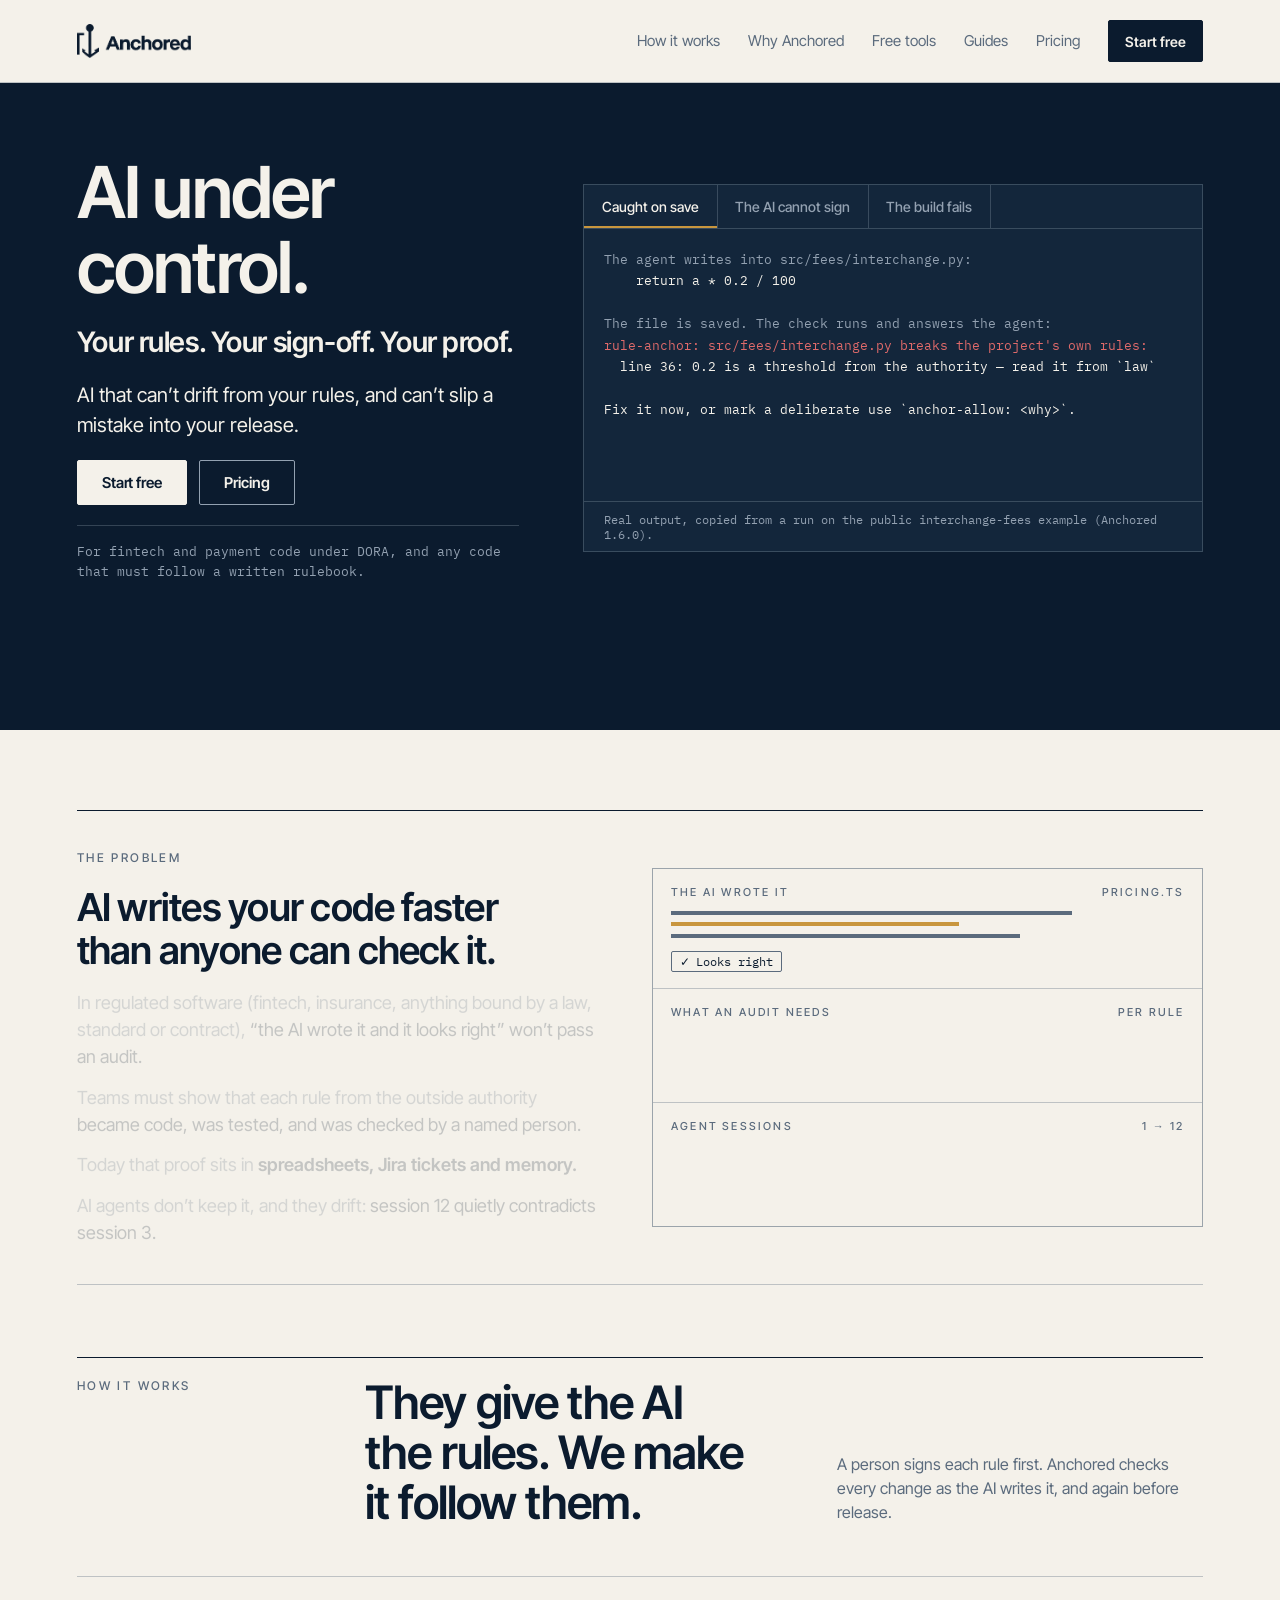
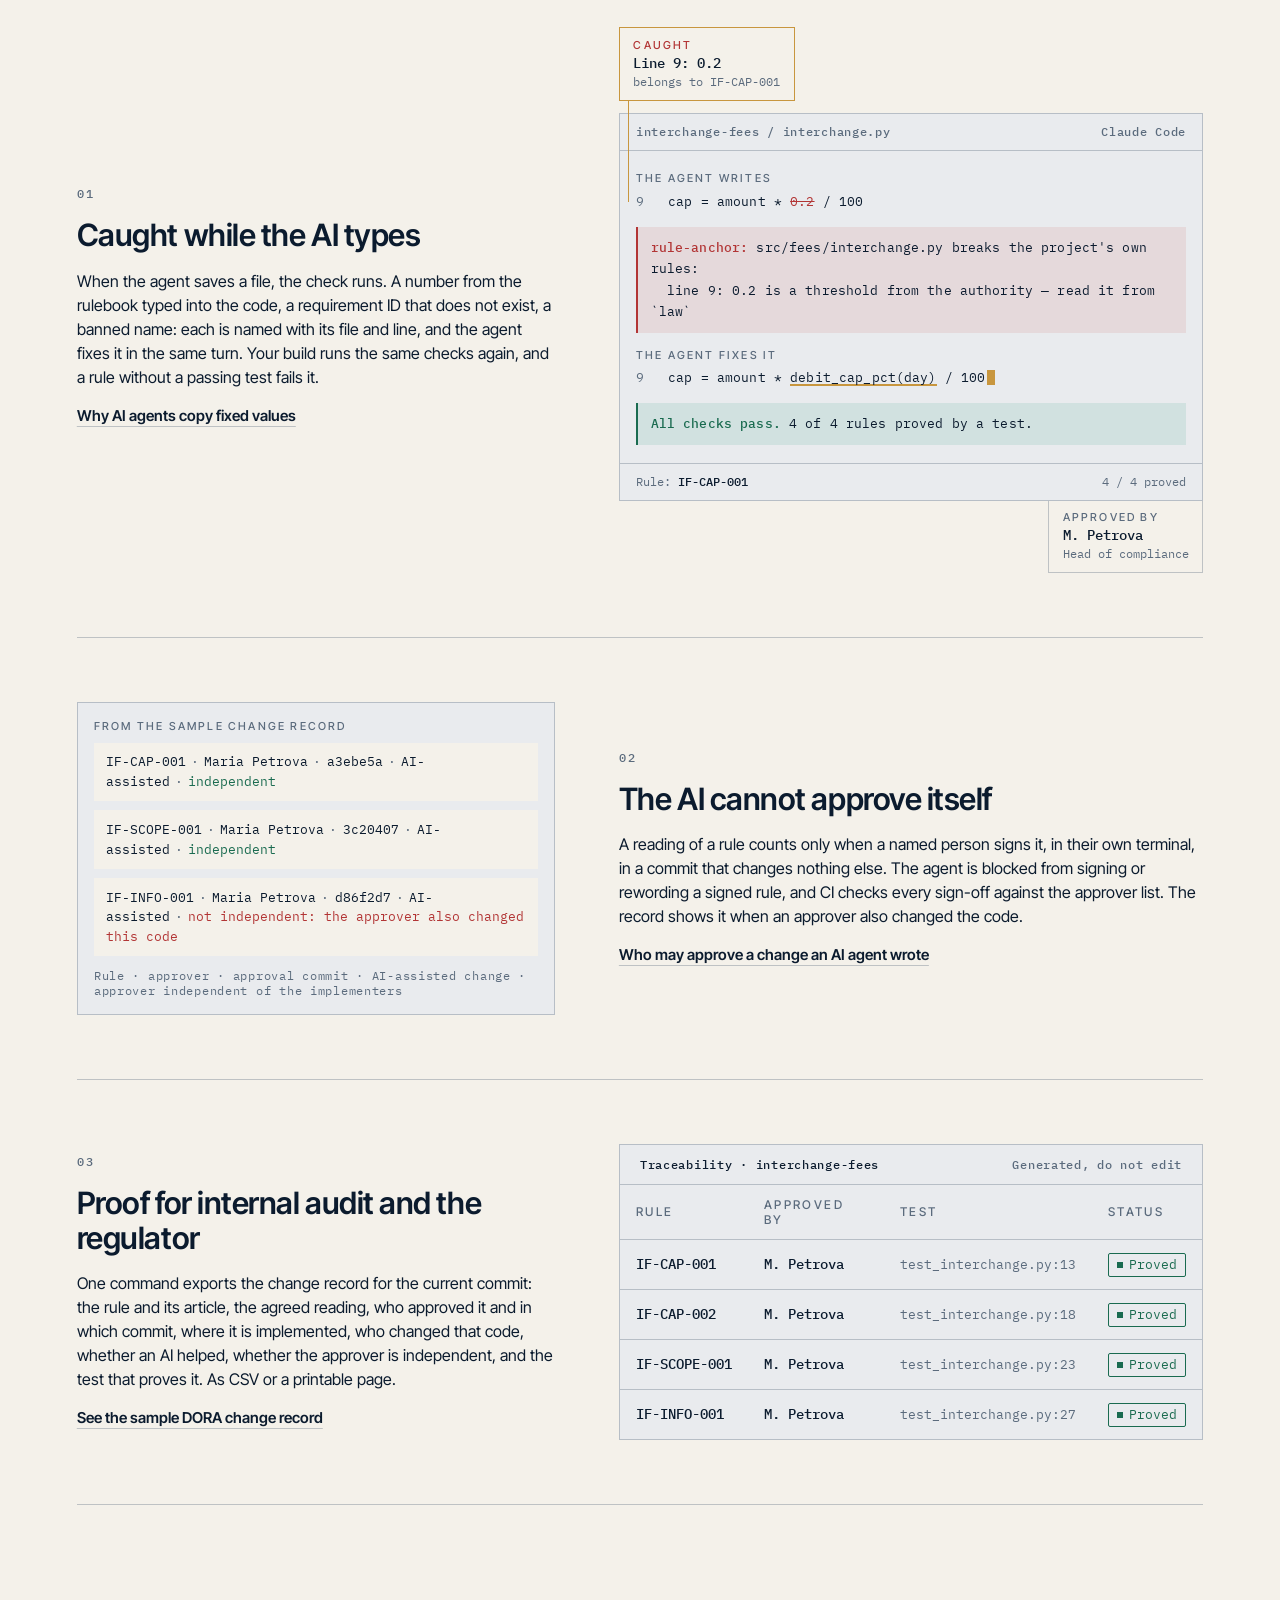
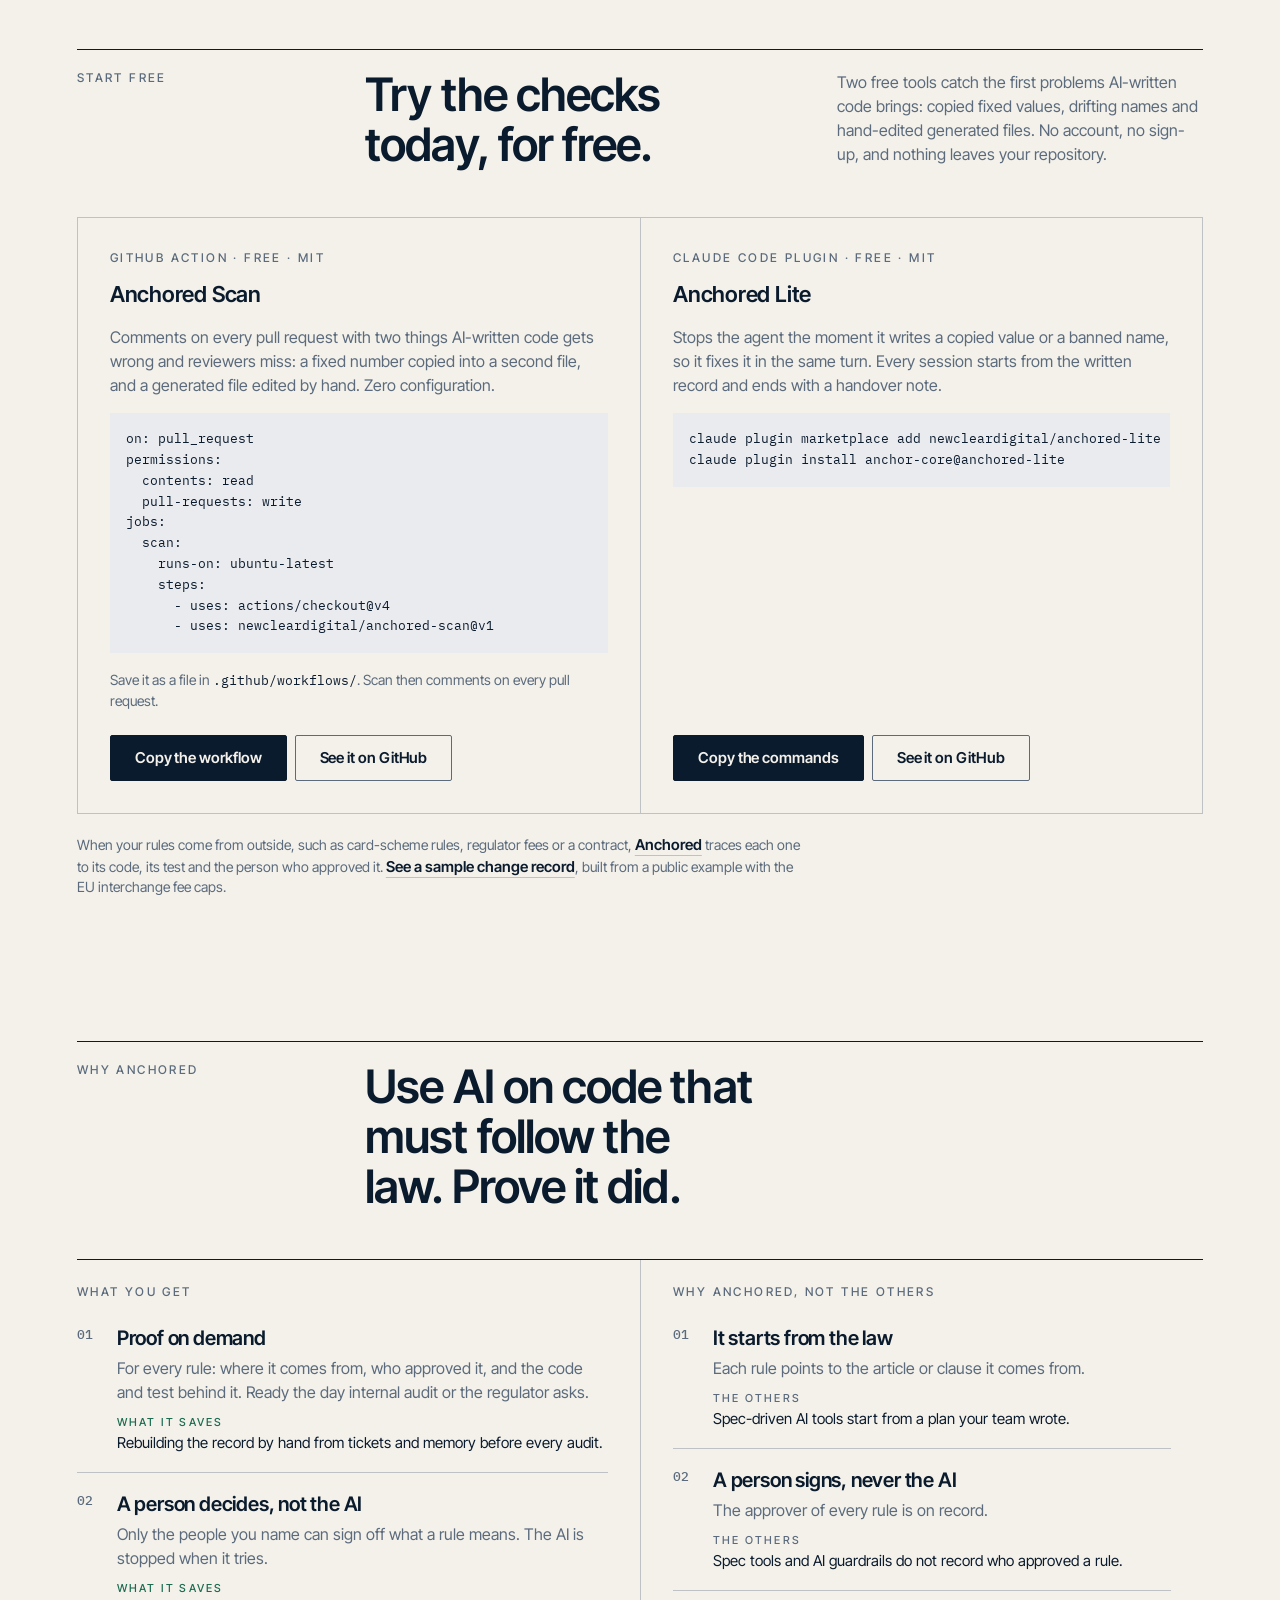
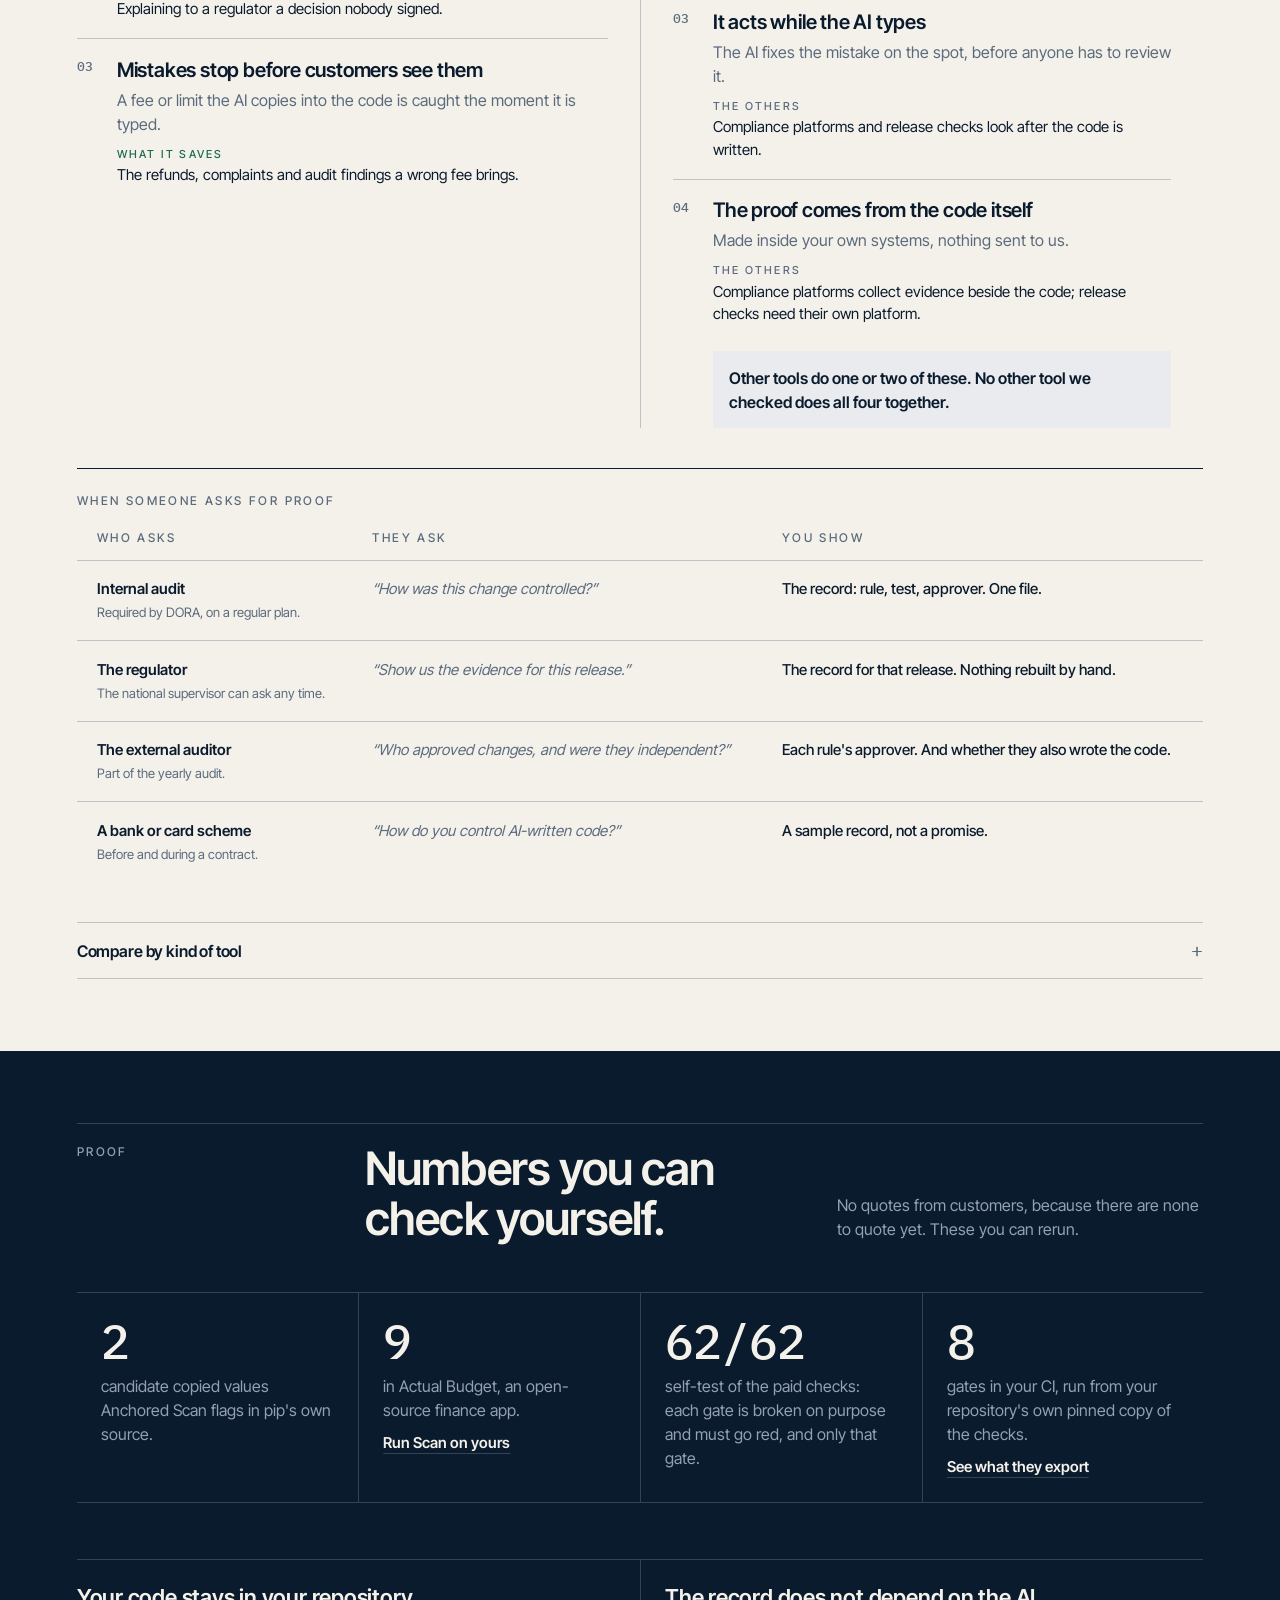
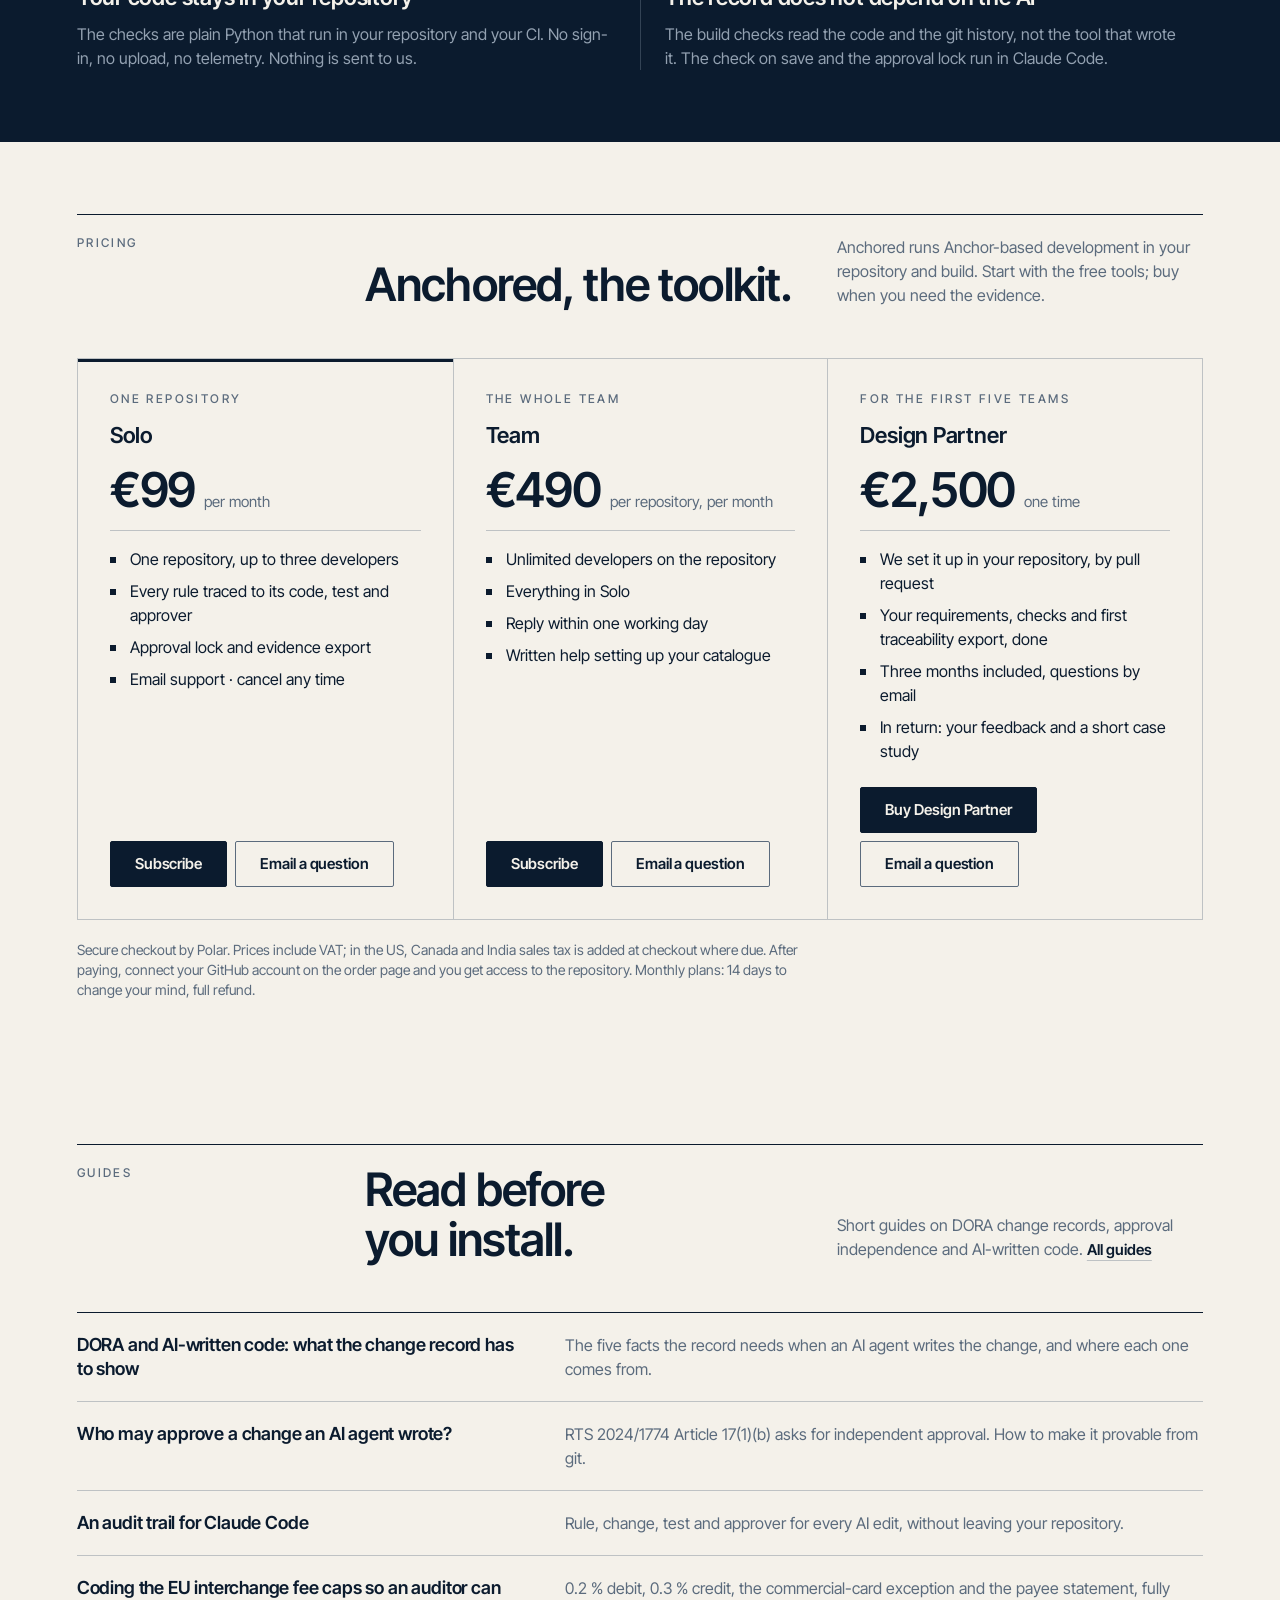
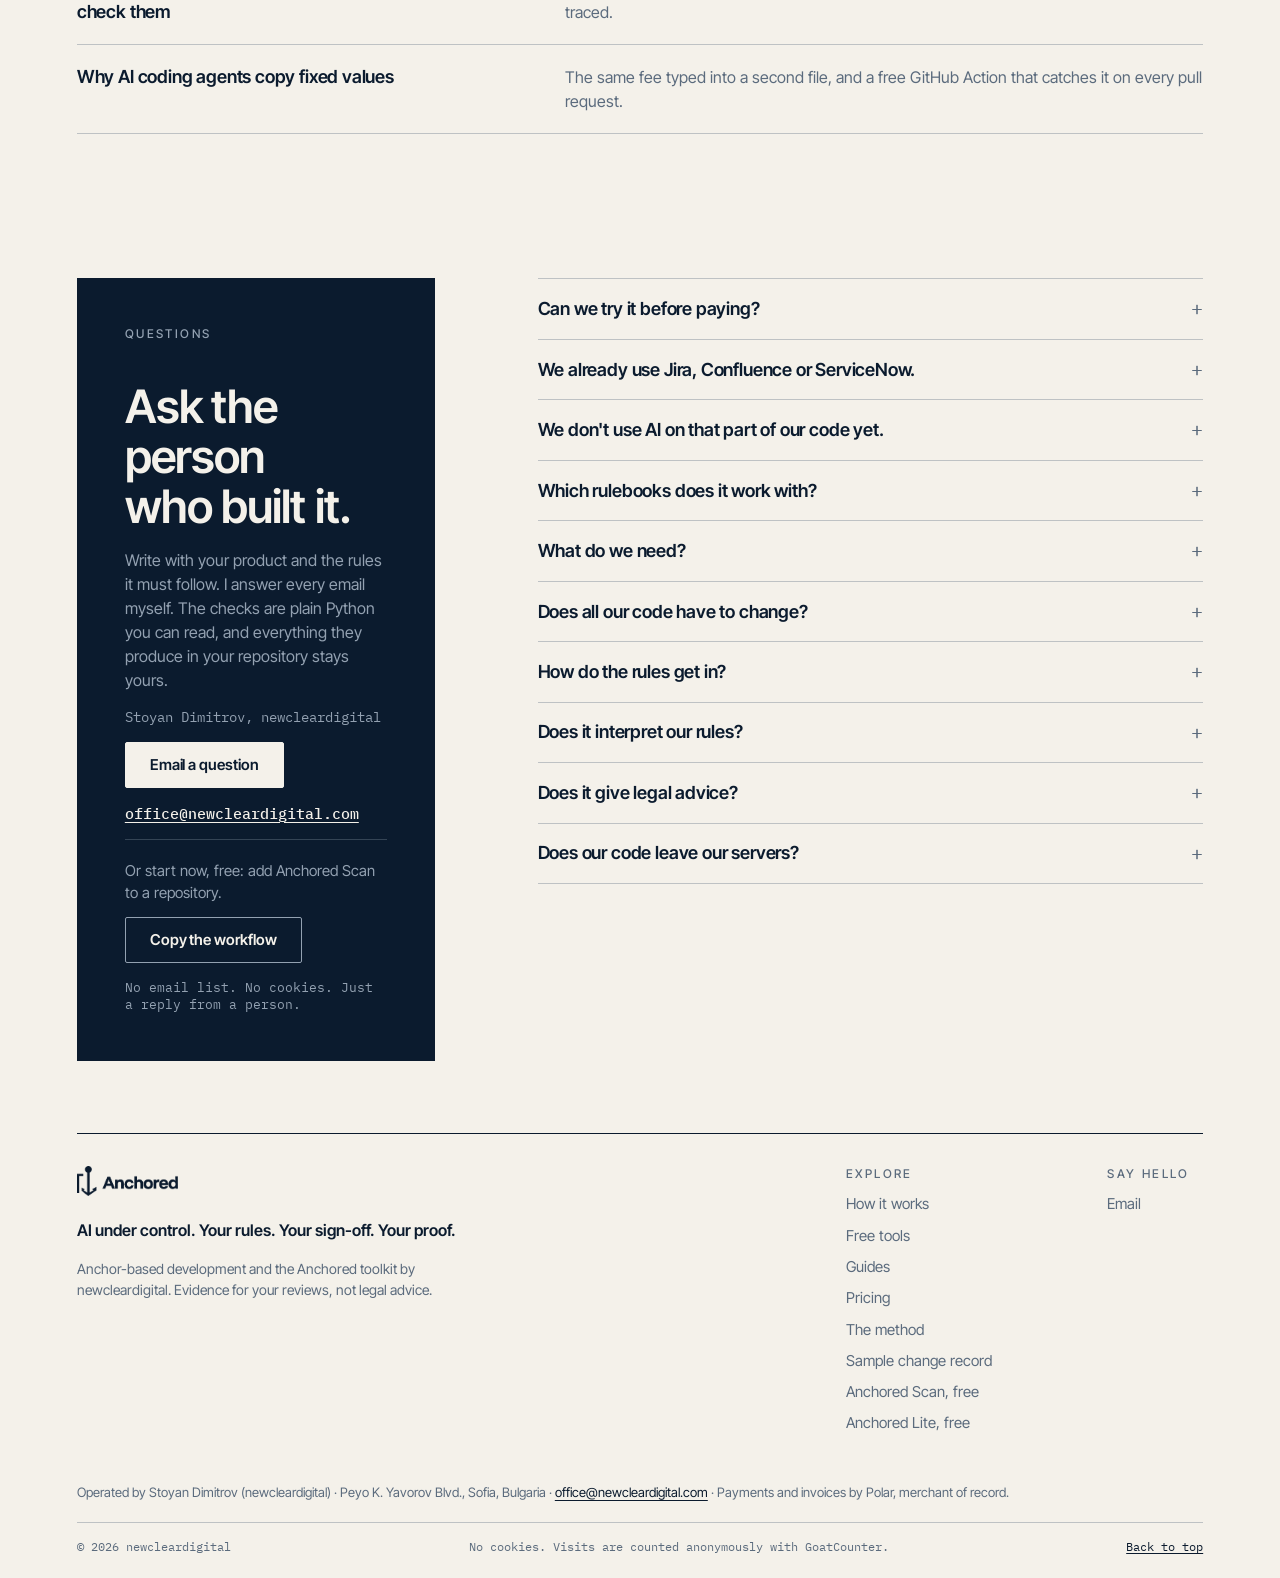
==== commit 1dbf59a6: "Hallmark redesign: fewer words, the real check output beside the headline Co-Authored-By: Claude Opu" ====
--- a/index.html
+++ b/index.html
@@ -16,6 +16,12 @@
 <link rel="preload" href="fonts/inter-tight.woff2" as="font" type="font/woff2" crossorigin>
 <link rel="preload" href="fonts/ibm-plex-mono-400.woff2" as="font" type="font/woff2" crossorigin>
 <style>
+/* Hallmark · shape: kept argument, recomposed · genre: modern-minimal · theme: brand (Anchored design system) · redesign: full
+ * paper: #f4f1ea · accent: #c8963e (thread only) · display: Inter Tight · body: Inter Tight · hero: Stage · nav: kept · footer: kept · signature: the real check output beside the headline
+ * axes: paper/sans/brass · posture: Stage · contrast: pass · fold: pass · job: sign up (start free) · v2.0.0 */
+/* Hallmark · pre-emit critique: P4 H4 E4 S5 R4 V3 · weakest: V, the brand fixes the look; varied the compositions instead (stage hero, rows, index, table, figures) */
+/* Hallmark · brand holds over 54, 63, 64, 67: the Anchored design system sets tracked uppercase labels and mono record lines joined by spaced middle dots (owner's choice, 2026-11-03) */
+/* Hallmark · kept "—" inside the product shots · it is real check output, copied verbatim */
 /* Anchored design system (Design System artifact "Anchored", 2026-11-02): navy-dominant, square,
    quiet, one brass thread of accent. Green and red mean status only and always come with the word.
    Fonts are self-hosted (npm @fontsource, SIL OFL): the page loads no fonts from other servers. */
@@ -27,6 +33,8 @@
   /* primitives */
   --navy:#0b1b2e; --paper:#f4f1ea; --brass:#c8963e; --verified-green:#2e9e78; --refused-red:#c73e3e; --slate:#5b6b7d;
   --navy-sunken:#13263b; --navy-muted:#93a1b1;
+  --navy-hair:rgba(147,161,177,.3); --navy-danger:#e06a6a; --navy-success-fill:rgba(46,158,120,.16); --navy-danger-fill:rgba(224,106,106,.14);
+  --scrim:rgba(11,27,46,.6);
   /* semantic, light theme (Paper) */
   --surface:var(--paper); --sunken:#e9ebee; --ink:var(--navy); --muted:var(--slate); --border:var(--slate);
   --hair:rgba(91,107,125,.35); --success:#1a6b50; --danger:#b23535; --focus:var(--navy);
@@ -49,16 +57,16 @@
 /* A navy band looks the same in both themes: the brand's dark ground. */
 .band{
   --surface:var(--navy); --sunken:var(--navy-sunken); --ink:var(--paper); --muted:var(--navy-muted); --border:var(--navy-muted);
-  --hair:rgba(147,161,177,.3); --success:var(--verified-green); --danger:#e06a6a; --focus:var(--brass);
-  --success-fill:rgba(46,158,120,.16); --danger-fill:rgba(224,106,106,.14);
+  --hair:var(--navy-hair); --success:var(--verified-green); --danger:var(--navy-danger); --focus:var(--brass);
+  --success-fill:var(--navy-success-fill); --danger-fill:var(--navy-danger-fill);
   background:var(--surface); color:var(--ink); color-scheme:dark}
 @media (prefers-color-scheme:dark){:root:not([data-theme="light"]) .band{border-block:1px solid var(--hair)}}
 :root[data-theme="dark"] .band{border-block:1px solid var(--hair)}
 
 *,*::before,*::after{box-sizing:border-box}
 [hidden]{display:none!important}
-html{scroll-behavior:smooth;-webkit-text-size-adjust:100%}
-body{margin:0;background:var(--surface);color:var(--ink);font:400 1rem/1.5 var(--sans);-webkit-font-smoothing:antialiased;overflow-x:hidden}
+html{scroll-behavior:smooth;-webkit-text-size-adjust:100%;overflow-x:clip}
+body{margin:0;background:var(--surface);color:var(--ink);font:400 1rem/1.5 var(--sans);-webkit-font-smoothing:antialiased;overflow-x:clip}
 h1,h2,h3,p,ul,ol,figure{margin:0}
 ul,ol{padding:0;list-style:none}
 a{color:var(--ink);text-underline-offset:.2em;text-decoration-thickness:1px}
@@ -70,17 +78,13 @@
 h1{font-size:clamp(2.75rem,6vw,4.5rem);line-height:1.05;letter-spacing:-.025em;text-wrap:balance}
 h2{font-size:clamp(2rem,3.6vw,3rem);line-height:1.08;letter-spacing:-.02em;text-wrap:balance}
 h3{font-size:1.375rem;line-height:1.27;letter-spacing:-.01em}
-h1 em,h2 em{font-style:normal;color:var(--muted)}
-.band h1 em{color:var(--ink);text-decoration:underline;text-decoration-color:var(--brass);text-decoration-thickness:3px;text-underline-offset:.14em}
 .lede{color:var(--muted);font-size:1.25rem;line-height:1.5;max-width:34rem}
 .lede strong{color:var(--ink);font-weight:600}
-.muted{color:var(--muted)}
 .eyebrow{font:500 .75rem/1.33 var(--sans);letter-spacing:.2em;text-transform:uppercase;color:var(--muted)}
 
 /* Buttons: square, ink fill (primary) or border outline (secondary); never brass, green or red */
 .button{display:inline-flex;align-items:center;justify-content:center;gap:.5rem;border:1px solid var(--ink);border-radius:2px;padding:.75rem 1.5rem;background:var(--ink);color:var(--surface);font:600 .9375rem/1.33 var(--sans);letter-spacing:-.005em;text-decoration:none;white-space:nowrap;cursor:pointer}
 .button:hover{background:color-mix(in srgb,var(--ink) 86%,var(--surface))}
-.button .arr{line-height:0}
 .button.ghost{background:transparent;color:var(--ink);border-color:var(--border)}
 .button.ghost:hover{background:var(--sunken)}
 .button.light{background:var(--ink);color:var(--surface)}
@@ -88,26 +92,24 @@
 .text-link:hover{text-decoration-color:currentColor}
 
 /* Header */
-.site-header{display:grid;grid-template-columns:1fr auto 1fr;align-items:center;gap:1.5rem;padding-block:1.25rem;border-bottom:1px solid var(--hair)}
+.site-header{display:grid;grid-template-columns:minmax(0,1fr) auto minmax(0,1fr);align-items:center;gap:1.5rem;padding-block:1.25rem;border-bottom:1px solid var(--hair)}
 .brand{justify-self:center;display:inline-flex;align-items:center;text-decoration:none}
 .brand img{display:block;height:34px;width:auto}
 .logo-paper{display:none!important}
 .band .logo-navy{display:none!important}.band .logo-paper{display:block!important}
 @media (prefers-color-scheme:dark){:root:not([data-theme="light"]) .logo-navy{display:none!important}:root:not([data-theme="light"]) .logo-paper{display:block!important}}
 :root[data-theme="dark"] .logo-navy{display:none!important}:root[data-theme="dark"] .logo-paper{display:block!important}
-.nav{display:flex;align-items:center;gap:2rem;font-size:.9375rem;color:var(--muted)}
-.nav.left{justify-self:start}.nav.right{justify-self:end}
+.nav{display:flex;align-items:center;gap:2rem;font-size:.9375rem;color:var(--muted)}.nav.right{justify-self:end}
 .nav a{color:inherit;text-decoration:none}
 .nav a:hover{color:var(--ink)}
-.nav .product{color:var(--ink);font-weight:600}
 .header-cta{padding:.6rem 1rem;border:1px solid var(--ink);border-radius:2px;font-size:.875rem;font-weight:600;color:var(--surface)!important;background:var(--ink);white-space:nowrap}
 .header-cta span{margin-left:.4rem}
-@media (max-width:860px){.site-header{grid-template-columns:auto 1fr}.nav.left,.nav .product{display:none}.brand{justify-self:start}.brand img{height:28px}}
+@media (max-width:860px){.site-header{grid-template-columns:auto minmax(0,1fr)}.brand{justify-self:start}.brand img{height:28px}}
 @media (max-width:400px){.brand img{height:24px}.header-cta{padding:.55rem .75rem;font-size:.8rem}}
 
 /* Contact window */
-dialog.contact-box{border:1px solid var(--border);border-radius:0;padding:0;width:min(30rem,calc(100vw - 32px));background:var(--surface);color:var(--ink)}
-dialog.contact-box::backdrop{background:rgba(11,27,46,.6)}
+dialog.contact-box{border:1px solid var(--border);border-radius:0;padding:0;width:min(30rem,calc(100% - 32px));background:var(--surface);color:var(--ink)}
+dialog.contact-box::backdrop{background:var(--scrim)}
 .cb{padding:1.5rem;display:flex;flex-direction:column;gap:1rem}
 .cb-head{display:flex;justify-content:space-between;align-items:start;gap:1rem}
 .cb h2{font-size:1.375rem;letter-spacing:-.01em}
@@ -123,13 +125,7 @@
 @media (max-width:480px){.cb-ways{grid-template-columns:1fr}}
 
 /* Hero: navy ground, headline top-left, a brass thread from the rule to the line of code */
-.hero{display:grid;grid-template-columns:minmax(0,1fr) minmax(0,1fr);gap:clamp(2.5rem,6vw,6rem);align-items:center;padding-block:clamp(3.5rem,8vw,6rem)}
 .hero-copy{display:flex;flex-direction:column;gap:1.5rem}
-.callbar{display:flex;align-items:center;gap:1rem;flex-wrap:wrap}
-.callbar span{font:400 .9375rem/1.4 var(--mono);letter-spacing:.02em;color:var(--muted);order:2}
-.hero-note{font:400 .8125rem/1.5 var(--mono);color:var(--muted);max-width:32rem;padding-top:1.25rem;border-top:1px solid var(--hair)}
-.hero-links{display:flex;flex-wrap:wrap;gap:.5rem 1.5rem}
-@media (max-width:980px){.hero{grid-template-columns:minmax(0,1fr)}}
 
 .hero-art{position:relative;padding:4.5rem 0 2rem}
 .editor-card{position:relative;z-index:1;background:var(--sunken);color:var(--ink);border:1px solid var(--hair)}
@@ -172,11 +168,6 @@
 @media (max-width:640px){.hero-art{padding:4.25rem 0 1rem}.editor-body{padding:1rem .85rem}}
 
 /* Signal strip */
-.signal-strip{display:flex;align-items:center;justify-content:space-between;gap:1rem;padding-block:1.1rem;border-bottom:1px solid var(--hair);font:500 .75rem var(--sans);letter-spacing:.2em;text-transform:uppercase;color:var(--muted)}
-.signal-strip p span{color:var(--ink)}
-.strip-items{display:flex;align-items:center;gap:1rem;font-family:var(--mono);letter-spacing:.1em}
-.strip-items i{width:1px;height:12px;background:var(--hair)}
-@media (max-width:640px){.signal-strip{display:block}.strip-items{margin-top:.6rem;justify-content:space-between}}
 
 /* Sections: tracked label | title | text, divided by hairline rules */
 section{padding-block:clamp(4rem,9vw,6rem)}
@@ -192,23 +183,8 @@
 td .ok{color:var(--success)}
 
 /* The four controls: columns divided by hairline verticals */
-.feature-grid{display:grid;grid-template-columns:repeat(4,minmax(0,1fr));border-top:1px solid var(--hair);border-bottom:1px solid var(--hair)}
-.feature-card{display:flex;flex-direction:column;gap:.75rem;padding:1.5rem 1.5rem 1.75rem;min-height:300px}
-.feature-card + .feature-card{border-left:1px solid var(--hair)}
-.feature-icon{width:24px;height:24px;color:var(--ink);margin-bottom:1rem}
-.feature-icon svg{width:24px;height:24px;stroke-width:1.5;stroke-linecap:square}
-.card-index{font:500 .75rem var(--mono);letter-spacing:.16em;color:var(--muted)}
-.feature-card h3{font-size:1.25rem}
-.feature-card p:not(.card-index){color:var(--muted);line-height:1.5}
-.outcome{margin-top:auto;padding-top:1rem}
-.outcome span{color:var(--muted)}
-.outcome span.stopped{color:var(--danger)}
-.outcome .arr{display:none}
-@media (max-width:1100px){.feature-grid{grid-template-columns:repeat(2,minmax(0,1fr))}.feature-card:nth-child(3){border-left:0}.feature-card:nth-child(n+3){border-top:1px solid var(--hair)}}
-@media (max-width:640px){.feature-grid{grid-template-columns:1fr}.feature-card{min-height:auto;border-left:0!important}.feature-card + .feature-card{border-top:1px solid var(--hair)}}
 
 /* The record: navy band, a data well */
-.peek .intro{border-top-color:var(--hair)}
 .product-window{background:var(--sunken);border:1px solid var(--hair)}
 .window-header{display:flex;flex-wrap:wrap;align-items:center;gap:.5rem 1rem;padding:.75rem 1.25rem;border-bottom:1px solid var(--hair);color:var(--muted);font:500 .75rem var(--mono);letter-spacing:.06em}
 .window-title{margin-right:auto;color:var(--ink)}
@@ -219,32 +195,13 @@
 tbody tr:last-child td{border-bottom:0}
 td.id{font:500 .875rem var(--mono);white-space:nowrap}
 td.loc{font:400 .8125rem var(--mono);color:var(--muted);white-space:nowrap}
-td.what{max-width:20rem}
 .sig{display:flex;flex-direction:column;gap:.15rem;line-height:1.3}
 .sig span{font:500 .875rem var(--mono);white-space:nowrap}
 .sig small{font:400 .75rem var(--mono);color:var(--muted);white-space:nowrap}
-.window-stats{display:flex;flex-wrap:wrap;gap:2.5rem;padding:1rem 1.25rem;border-top:1px solid var(--hair)}
-.window-stats span{display:flex;flex-direction:column;gap:.2rem}
-.window-stats b{font:500 1.25rem var(--mono)}
-.window-stats small{font:500 .6875rem var(--sans);letter-spacing:.2em;text-transform:uppercase;color:var(--muted)}
-.peek .note{margin-top:1.5rem;font-size:.875rem;color:var(--muted);max-width:48rem}
 
 /* The method */
-.steps{display:grid;grid-template-columns:repeat(4,minmax(0,1fr));counter-reset:s;border-top:1px solid var(--hair);border-bottom:1px solid var(--hair)}
-.steps li{counter-increment:s;display:flex;flex-direction:column;gap:.75rem;padding:1.5rem}
-.steps li + li{border-left:1px solid var(--hair)}
-.steps li::before{content:"0" counter(s) " / 04";font:500 .75rem var(--mono);letter-spacing:.16em;color:var(--muted);margin-bottom:.5rem}
-.steps li.person{background:var(--sunken)}
-.steps li.person::before{content:"0" counter(s) " / 04 · the human step";color:var(--ink)}
-.steps p{color:var(--muted)}
-@media (max-width:1100px){.steps{grid-template-columns:repeat(2,minmax(0,1fr))}.steps li:nth-child(3){border-left:0}.steps li:nth-child(n+3){border-top:1px solid var(--hair)}}
-@media (max-width:640px){.steps{grid-template-columns:1fr}.steps li{border-left:0!important}.steps li + li{border-top:1px solid var(--hair)}}
 
 /* Limits */
-.limits{display:grid;grid-template-columns:repeat(2,minmax(0,1fr));gap:2rem}
-.limits div{display:flex;flex-direction:column;gap:.6rem;padding-top:1rem;border-top:1px solid var(--hair)}
-.limits p{color:var(--muted)}
-@media (max-width:860px){.limits{grid-template-columns:1fr;gap:1.5rem}}
 
 /* Pricing */
 .offers{display:grid;grid-template-columns:repeat(3,minmax(0,1fr));border:1px solid var(--hair)}
@@ -285,19 +242,11 @@
 @media (max-width:980px){.faq-wrap{grid-template-columns:1fr}}
 
 /* Last word: a navy block */
-.final-cta{max-width:1248px;margin:0 auto 5rem;padding:clamp(3rem,7vw,5rem) clamp(1.25rem,6vw,4rem);text-align:left}
-.final-cta h2{margin:1rem 0 1.25rem;max-width:18ch}
-.final-cta p.body{max-width:36rem;color:var(--muted);font-size:1.125rem}
-.final-cta .who-is{margin-top:1.5rem;font:400 .875rem var(--mono);color:var(--muted)}
-.final-cta .actions{display:flex;flex-wrap:wrap;align-items:center;gap:1rem 1.5rem;margin-top:2rem}
-.final-cta .mail{font:500 .9375rem var(--mono);color:var(--ink)}
-.final-cta .fine{margin-top:1.25rem;color:var(--muted);font:400 .8125rem var(--mono)}
-@media (max-width:640px){.final-cta{margin:0 16px 4rem}}
 
 /* Footer */
 .paid{background:var(--success-fill);color:var(--ink);padding-block:1rem;border-bottom:1px solid var(--hair)}
 .site-footer{padding-bottom:1.5rem}
-.footer-top{display:grid;grid-template-columns:minmax(0,1fr) auto;gap:2.5rem 4rem;margin-bottom:3rem;padding-top:2rem;border-top:1px solid var(--ink)}
+.footer-top{display:grid;grid-template-columns:minmax(0,1fr) minmax(0,auto);gap:2.5rem 4rem;margin-bottom:3rem;padding-top:2rem;border-top:1px solid var(--ink)}
 .footer-brand .brand{justify-self:start}
 .footer-brand .brand img{height:30px}
 .footer-brand p{margin-top:1rem;max-width:26rem;color:var(--muted);font-size:.875rem}
@@ -309,7 +258,7 @@
 .legal{margin:0 0 1.25rem;color:var(--muted);font-size:.8125rem}
 .footer-bottom{display:flex;flex-wrap:wrap;justify-content:space-between;gap:.6rem 2rem;padding-top:1rem;border-top:1px solid var(--hair);color:var(--muted);font:400 .75rem var(--mono)}
 .footer-bottom a{color:var(--ink)}
-@media (max-width:760px){.footer-top{grid-template-columns:1fr}.footer-links{gap:3rem}}
+@media (max-width:760px){.footer-top{grid-template-columns:minmax(0,1fr)}.footer-links{gap:3rem}}
 
 /* The problem: one sequence, played once when it scrolls into view */
 .problem-wrap{padding-top:clamp(3rem,7vw,5rem)}
@@ -353,7 +302,8 @@
 .p-on-4 .node small .was{opacity:0}
 .p-on-4 .node small .now{opacity:1}
 .sessions{position:relative;display:grid;grid-template-columns:repeat(12,minmax(0,1fr));gap:.35rem;align-items:end;padding-top:2.6rem}
-.sessions i{display:block;height:1.5rem;background:var(--sunken);border:1px solid var(--hair);opacity:0;transform:scaleY(.3);transform-origin:bottom;transition:opacity .3s ease calc(var(--n) * 70ms),transform .35s ease calc(var(--n) * 70ms),background-color .4s ease 1.6s,border-color .4s ease 1.6s}
+.sessions i{display:block;height:1.5rem;background:var(--sunken);border:1px solid var(--hair);transform-origin:bottom;transition:opacity .3s ease calc(var(--n) * 70ms),transform .35s ease calc(var(--n) * 70ms),background-color .4s ease 1.6s,border-color .4s ease 1.6s}
+.js .sessions i{opacity:0;transform:scaleY(.3)}
 .p-on-5 .sessions i{opacity:1;transform:none}
 .sessions i.s3,.sessions i.s12{border-color:var(--ink)}
 .p-on-5 .sessions i.s12{background:var(--danger-fill);border-color:var(--danger)}
@@ -375,21 +325,11 @@
 @media (prefers-reduced-motion:reduce){.problem *{transition:none!important}.js .p-line{opacity:1}}
 
 /* Kiro-style structure (2026-11-02): install first, then proof, then trust. The look stays the Anchored design system. */
-.site-header.kiro{grid-template-columns:auto 1fr}
+.site-header.kiro{grid-template-columns:auto minmax(0,1fr)}
 .site-header.kiro .brand{justify-self:start}
 .site-header.kiro .nav.right{gap:1.75rem}
 @media (max-width:860px){.site-header.kiro .nav.right a:not(.header-cta){display:none}}
-.hero2{padding-block:clamp(3.5rem,8vw,6rem) 0;display:flex;flex-direction:column;gap:1.5rem}
-.hero2 > *{max-width:52rem}
-.hero2 h1{max-width:19ch}
 .hero-actions{display:flex;flex-wrap:wrap;gap:.75rem}
-.button.small{padding:.4rem .8rem;font-size:.8125rem}
-.install{margin-top:.75rem;border:1px solid var(--hair);background:var(--sunken);max-width:44rem}
-.install-head{display:flex;justify-content:space-between;align-items:center;gap:1rem;padding:.5rem .5rem .5rem 1rem;border-bottom:1px solid var(--hair);font:500 .6875rem var(--sans);letter-spacing:.2em;text-transform:uppercase;color:var(--muted)}
-.install pre{margin:0;padding:1rem;font:400 .8125rem/1.6 var(--mono);overflow-x:auto;color:var(--ink)}
-.install-foot{padding:.6rem 1rem;border-top:1px solid var(--hair);font-size:.8125rem;color:var(--muted)}
-.install-foot code{font:400 .8125rem var(--mono);color:var(--ink)}
-@media (max-width:520px){.install-head{flex-direction:column;align-items:flex-start}}
 .hero-band{padding-bottom:clamp(3rem,6vw,5rem)}
 .shots{margin:clamp(2.5rem,5vw,4rem) 0 0;border:1px solid var(--hair);background:var(--sunken)}
 .tabs{display:flex;flex-wrap:wrap;border-bottom:1px solid var(--hair)}
@@ -404,8 +344,6 @@
 .row.rev .row-text{order:2}
 .row-text{display:flex;flex-direction:column;gap:1rem;align-items:flex-start}
 .row-text h3{font-size:clamp(1.5rem,2.4vw,2rem);line-height:1.15;letter-spacing:-.015em}
-.row-text p:not(.row-num){color:var(--muted);font-size:1.0625rem;max-width:34rem}
-.row-num{font:500 .75rem var(--mono);letter-spacing:.16em;color:var(--muted)}
 .row-pic{min-width:0}
 .row-pic .hero-art{padding:4.5rem 0 0}
 @media (max-width:900px){.row{grid-template-columns:minmax(0,1fr)}.row.rev .row-text{order:0}}
@@ -430,38 +368,12 @@
 .proof p:not(.stat){color:var(--muted)}
 @media (max-width:1000px){.proof{grid-template-columns:repeat(2,minmax(0,1fr))}.proof > div:nth-child(3){border-left:0}.proof > div:nth-child(n+3){border-top:1px solid var(--hair)}}
 @media (max-width:560px){.proof{grid-template-columns:1fr}.proof > div{border-left:0!important}.proof > div + div{border-top:1px solid var(--hair)}}
-.guide-cards{display:grid;grid-template-columns:repeat(3,minmax(0,1fr));gap:1px;background:var(--hair);border:1px solid var(--hair)}
-.guide-card{display:flex;flex-direction:column;gap:.6rem;padding:1.5rem;background:var(--surface);color:var(--ink);text-decoration:none}
-.guide-card:hover{background:var(--sunken)}
-.guide-card h3{font-size:1.125rem;line-height:1.3}
-.guide-card p:not(.row-num){color:var(--muted);font-size:.9375rem}
-.guide-card .read{margin-top:auto;font-weight:600;font-size:.9375rem}
-@media (max-width:980px){.guide-cards{grid-template-columns:repeat(2,minmax(0,1fr))}}
-@media (max-width:600px){.guide-cards{grid-template-columns:1fr}}
 .cta-install{display:flex;flex-wrap:wrap;align-items:center;gap:.75rem 1rem;margin-top:1.75rem;padding-top:1.25rem;border-top:1px solid var(--hair);color:var(--muted);font-size:.9375rem}
 
 /* What you get / what you miss */
-.value{border-top:1px solid var(--ink)}
-.vhead,.vrow{display:grid;grid-template-columns:minmax(0,1fr) minmax(0,1fr)}
-.vhead p{padding:.9rem 1.5rem .9rem 0;font:500 .75rem var(--sans);letter-spacing:.2em;text-transform:uppercase;color:var(--muted)}
-.vhead p + p{padding-left:1.5rem;border-left:1px solid var(--hair)}
-.vrow{border-top:1px solid var(--hair)}
-.vrow p{padding:1.25rem 1.5rem 1.25rem 0;line-height:1.5;font-size:1.0625rem}
-.vrow .with b{font-weight:600;display:block;margin-bottom:.2rem}
-.vrow .with{color:var(--ink);font-weight:400;position:relative;padding-left:1.5rem}
-.vrow .with::before{content:"";position:absolute;left:0;top:1.55rem;width:7px;height:7px;background:var(--success)}
-.vrow .without{color:var(--muted);padding-left:1.5rem;border-left:1px solid var(--hair);position:relative}
-.vrow .without::before{content:"";position:absolute;left:1.5rem;top:1.75rem;width:10px;height:2px;background:var(--danger)}
-.vrow .without{padding-left:2.6rem}
 .vlab{display:none}
-.value-cta{margin-top:2rem}
 @media (max-width:760px){
-  .vhead{display:none}
-  .vrow{grid-template-columns:minmax(0,1fr)}
-  .vrow .without{border-left:0;padding-top:0}
-  .vrow .without::before{top:.5rem}
   .vlab{display:block;font:500 .6875rem var(--sans);letter-spacing:.2em;text-transform:uppercase;color:var(--muted);margin-bottom:.25rem}
-  .vrow .with .vlab{color:var(--success)}.vrow .without .vlab{color:var(--danger);font-weight:500}
 }
 
 /* Comparison */
@@ -512,30 +424,58 @@
 
 /* Use cases: who asks, what they ask, what you show */
 .uc{margin-top:2.5rem;border-top:1px solid var(--ink);padding-top:1.5rem}
-.uc-list{display:grid;grid-template-columns:repeat(4,minmax(0,1fr));border-top:1px solid var(--hair);margin-top:.5rem}
-.uc-list li{display:grid;grid-row:span 3;grid-template-rows:subgrid;row-gap:.9rem;padding:1.25rem 1.25rem 1.25rem 0}
-.uc-list li + li{padding-left:1.25rem;border-left:1px solid var(--hair)}
-.uc-who b{display:block;font-size:1.125rem;font-weight:600}
-.uc-who small{display:block;margin-top:.15rem;color:var(--muted);font-size:.875rem}
 .uc-ask{color:var(--muted);font-style:italic}
 .uc-ask .vlab2,.uc-show .vlab2{font-style:normal;color:var(--muted)}
-.uc-show{padding:.75rem .9rem;background:var(--sunken);color:var(--ink);font-weight:500}
-.uc-show .vlab2{color:var(--success)}
-@media (max-width:1000px){.uc-list{grid-template-columns:repeat(2,minmax(0,1fr))}.uc-list li:nth-child(3){padding-left:0;border-left:0}.uc-list li:nth-child(n+3){border-top:1px solid var(--hair)}}
-@media (max-width:560px){.uc-list{grid-template-columns:minmax(0,1fr)}.uc-list li{padding-left:0!important;border-left:0!important}.uc-list li + li{border-top:1px solid var(--hair)}}
-
-.hero2 .slogan{font:600 clamp(1.5rem,3vw,2.25rem)/1.2 var(--sans);letter-spacing:-.015em;color:var(--ink);margin-top:-.5rem}
-.hero2 .slogan em{font-style:normal;text-decoration:underline;text-decoration-color:var(--brass);text-decoration-thickness:3px;text-underline-offset:.18em}
-.hero2 .eyebrow{letter-spacing:.14em}
-.hero2 .slogan em{white-space:nowrap}
 /* Wide screens: the Scan box sits beside the message, so the check output starts above the fold */
-@media (min-width:1200px){
-  .hero2{display:grid;grid-template-columns:minmax(0,7fr) minmax(0,5fr);column-gap:3.5rem;row-gap:1.5rem;align-content:start}
-  .hero2 > *{grid-column:1}
-  .hero2 > .install{grid-column:2;grid-row:1/span 6;align-self:center;margin-top:0;max-width:none}
-}
 .for-line{font:400 .8125rem/1.5 var(--mono);color:var(--muted)}
 .foot-slogan{font-weight:600;color:var(--ink)!important;font-size:1rem!important}
+
+/* Hallmark redesign (2026-11-03): fewer words per screen, the real output beside the headline */
+section{padding-block:clamp(3.5rem,6vw,4.5rem)}
+.button:active{transform:translateY(1px)}
+.button:disabled{opacity:.5;cursor:not-allowed}
+h1,h2{overflow-wrap:break-word;min-width:0}
+.hero3{display:grid;grid-template-columns:minmax(0,5fr) minmax(0,7fr);gap:clamp(2.5rem,5vw,4.5rem);align-items:center;padding-block:clamp(3rem,6vw,4.5rem)}
+.hero-copy{display:flex;flex-direction:column;gap:1.25rem;align-items:flex-start}
+.hero3 h1{font-size:clamp(2.75rem,5.6vw,5.25rem)}
+.hero3 .slogan{font:600 clamp(1.375rem,2.2vw,1.875rem)/1.2 var(--sans);letter-spacing:-.015em;color:var(--ink)}
+.hero3 .slogan em{white-space:nowrap}
+.hero3 .lede{font-size:1.25rem;color:var(--ink);max-width:28rem}
+.hero3 .for-line{max-width:28rem;padding-top:1rem;border-top:1px solid var(--hair)}
+.hero3 .shots{margin:0;align-self:center}
+.hero3 .term{min-height:17rem}
+@media (max-width:980px){.hero3{grid-template-columns:minmax(0,1fr)}}
+.p-head{font-size:clamp(1.75rem,3vw,2.5rem);line-height:1.12;letter-spacing:-.02em;color:var(--ink);margin-bottom:.25rem}
+.rows{list-style:none;counter-reset:r}
+.rows > li{counter-increment:r}
+.rows .row-text::before{content:counter(r,decimal-leading-zero);font:500 .75rem var(--mono);letter-spacing:.16em;color:var(--muted)}
+.hint{color:var(--muted);font-size:.875rem}
+.hint code{font:400 .8125rem var(--mono);color:var(--ink)}
+.uc-table{min-width:40rem}
+.uc-table td{vertical-align:top;padding-block:1.1rem}
+.uc-table td b{display:block;font-weight:600}
+.uc-table td small{display:block;margin-top:.15rem;color:var(--muted);font-size:.8125rem}
+.uc-table td.uc-ask{color:var(--muted);font-style:italic}
+.uc-table td:last-child{font-weight:500}
+.guide-index{border-top:1px solid var(--ink)}
+.guide-index li{border-bottom:1px solid var(--hair)}
+.guide-index a{display:grid;grid-template-columns:minmax(0,5fr) minmax(0,7fr);gap:.5rem 2rem;align-items:baseline;padding:1.25rem 0;text-decoration:none;color:var(--ink)}
+.guide-index a:hover h3{text-decoration:underline;text-decoration-thickness:1px;text-underline-offset:.2em}
+.guide-index h3{font-size:1.125rem;line-height:1.3}
+.guide-index p{color:var(--muted)}
+@media (max-width:760px){.guide-index a{grid-template-columns:minmax(0,1fr)}}
+#call .faq-wrap{border-top:0;padding-top:0;align-items:stretch}
+.ask{display:flex;flex-direction:column;gap:1rem;padding:clamp(1.75rem,4vw,3rem)}
+.ask .body{color:var(--muted)}
+.ask .who-is{font:400 .875rem var(--mono);color:var(--muted)}
+.ask .actions{display:flex;flex-wrap:wrap;align-items:center;gap:1rem 1.5rem}
+.ask .mail{font:500 .9375rem var(--mono);color:var(--ink);overflow-wrap:anywhere}
+.ask .cta-install{margin-top:auto}
+.ask .fine{color:var(--muted);font:400 .8125rem var(--mono)}
+.trust.two{grid-template-columns:repeat(2,minmax(0,1fr));margin-top:clamp(2.5rem,5vw,3.5rem)}
+@media (max-width:860px){.trust.two{grid-template-columns:minmax(0,1fr)}}
+/* Without the script the problem diagram shows its finished state */
+html:not(.js) .problem *{opacity:1!important;transform:none!important;clip-path:none!important}
 </style>
 </head>
 <body>
@@ -549,41 +489,24 @@
     <a href="#start">Free tools</a>
     <a href="#guides">Guides</a>
     <a href="#pricing">Pricing</a>
-    <a class="header-cta" data-free="header" href="#start">Start free<span aria-hidden="true">↓</span></a>
+    <a class="header-cta" data-free="header" href="#start">Start free</a>
   </nav>
 </header>
 
 <div class="paid" id="paid" hidden role="status"><div class="shell">Thank you for your order. On the order page, click <b>Connect GitHub account</b> and GitHub emails you access to the repository. Questions: <a href="mailto:office@newcleardigital.com">office@newcleardigital.com</a></div></div>
 <main id="main">
 <div class="band hero-band">
-  <div class="shell hero2">
-    <p class="eyebrow">AI writes your code faster than anyone can check it.</p>
-    <h1>AI under control.</h1>
-    <p class="slogan">Your rules. Your sign-off. <em>Your proof.</em></p>
-    <p class="lede"><strong>AI that can’t drift from your rules, and can’t slip a mistake into your release.</strong>
-      A person signs each rule first. Anchored checks every change as the AI writes it, and again before release.</p>
-    <p class="for-line">For fintech and payment code under DORA, and any code that must follow a written rulebook.</p>
-    <div class="hero-actions">
-      <a class="button" data-free="hero" href="#start">Start free <span class="arr" aria-hidden="true">→</span></a>
-      <a class="button ghost" href="#pricing">Pricing</a>
-    </div>
-    <div class="install">
-      <div class="install-head"><span>Anchored Scan · free GitHub Action · no account</span><button class="button small" type="button" data-copy="scan-yaml">Copy the workflow</button></div>
-      <pre id="scan-yaml">on: pull_request
-permissions:
-  contents: read
-  pull-requests: write
-jobs:
-  scan:
-    runs-on: ubuntu-latest
-    steps:
-      - uses: actions/checkout@v4
-      - uses: newcleardigital/anchored-scan@v1</pre>
-      <p class="install-foot">Save it as a file in <code>.github/workflows/</code>. Scan then comments on every pull request.</p>
-    </div>
-  </div>
-
-  <div class="shell">
+  <div class="shell hero3">
+    <div class="hero-copy">
+      <h1>AI under control.</h1>
+      <p class="slogan">Your rules. Your sign-off. Your proof.</p>
+      <p class="lede">AI that can’t drift from your rules, and can’t slip a mistake into your release.</p>
+      <div class="hero-actions">
+        <a class="button" data-free="hero" href="#start">Start free</a>
+        <a class="button ghost" href="#pricing">Pricing</a>
+      </div>
+      <p class="for-line">For fintech and payment code under DORA, and any code that must follow a written rulebook.</p>
+    </div>
     <figure class="shots" id="shots">
       <div class="tabs" role="tablist" aria-label="What the AI sees">
         <button class="tab" role="tab" id="tab-1" aria-controls="shot-1" aria-selected="true">Caught on save</button>
@@ -628,8 +551,8 @@
 <div class="shell problem-wrap">
   <section class="problem" id="problem" aria-labelledby="problem-title">
     <div class="p-text">
-      <p class="eyebrow" id="problem-title">The problem</p>
-      <p class="p-line lead" data-at="1">AI agents now write much of the code.</p>
+      <p class="eyebrow">The problem</p>
+      <h2 class="p-head" id="problem-title">AI writes your code faster than anyone can check it.</h2>
       <p class="p-line" data-at="2">In regulated software (fintech, insurance, anything bound by a law, standard or contract), <span class="hl red">&ldquo;the AI wrote it and it looks right&rdquo; won&rsquo;t pass an audit.</span></p>
       <p class="p-line" data-at="3">Teams must show that each rule from the outside authority <span class="hl">became code, was tested, and was checked by a named person.</span></p>
       <p class="p-line" data-at="4">Today that proof sits in <b>spreadsheets, Jira tickets and memory.</b></p>
@@ -666,24 +589,22 @@
 <section id="how" class="shell">
   <div class="intro">
     <p class="eyebrow">How it works</p>
-    <h2>They give the AI the rules. <em>We make it follow them.</em></h2>
-    <p>Requirements tools now hand your specification to the AI as context. Context can be skipped.
-      Anchored sits in the agent's working loop and in your build, so a broken rule is caught before it goes any further.</p>
-  </div>
-  <div class="rows">
-    <div class="row">
+    <h2>They give the AI the rules. We make it follow them.</h2>
+    <p>A person signs each rule first. Anchored checks every change as the AI writes it, and again before release.</p>
+  </div>
+  <ol class="rows">
+    <li class="row">
       <div class="row-text">
-        <p class="row-num">01</p>
         <h3>Caught while the AI types</h3>
         <p>When the agent saves a file, the check runs. A number from the rulebook typed into the code, a requirement ID
           that does not exist, a banned name: each is named with its file and line, and the agent fixes it in the same turn.
           Your build runs the same checks again, and a rule without a passing test fails it.</p>
-        <a class="text-link" href="guides/ai-agents-copy-fixed-values.html">Why AI agents copy fixed values <span aria-hidden="true">→</span></a>
+        <a class="text-link" href="guides/ai-agents-copy-fixed-values.html">Why AI agents copy fixed values</a>
       </div>
       <div class="row-pic">
   <div class="hero-art">
     <figure class="editor-card" aria-label="An AI agent writes the debit-card interchange cap straight into the code. The check catches it as the file is saved and says where the value must come from. The agent fixes it and all four rules pass.">
-      <div class="topbar" aria-hidden="true"><div class="dots"><i></i><i></i><i></i></div><span>interchange-fees / interchange.py</span><span class="live"><i></i>Claude Code</span></div>
+      <div class="topbar" aria-hidden="true"><div class="dots"><i></i><i></i><i></i></div><span>interchange-fees / interchange.py</span><span class="live">Claude Code</span></div>
       <div class="editor-body" aria-hidden="true">
         <div class="seq s1"><span class="who">The agent writes</span><span class="code"><span class="ln">9</span><span>cap = amount * <span class="bad">0.2</span> / 100</span></span></div>
         <div class="seq s2"><span class="verdict"><b>rule-anchor:</b> src/fees/interchange.py breaks the project's own rules:
@@ -697,15 +618,14 @@
     <div class="floating-note note-bottom" aria-hidden="true"><span>Approved by</span><b class="sg">M. Petrova</b><small>Head of compliance</small></div>
   </div>
       </div>
-    </div>
-    <div class="row rev">
+    </li>
+    <li class="row rev">
       <div class="row-text">
-        <p class="row-num">02</p>
         <h3>The AI cannot approve itself</h3>
         <p>A reading of a rule counts only when a named person signs it, in their own terminal, in a commit that changes
           nothing else. The agent is blocked from signing or rewording a signed rule, and CI checks every sign-off against
           the approver list. The record shows it when an approver also changed the code.</p>
-        <a class="text-link" href="guides/ai-change-approval-independence.html">Who may approve a change an AI agent wrote <span aria-hidden="true">→</span></a>
+        <a class="text-link" href="guides/ai-change-approval-independence.html">Who may approve a change an AI agent wrote</a>
       </div>
       <div class="row-pic">
         <div class="ledger" aria-label="Three lines from the sample change record">
@@ -716,15 +636,14 @@
           <p class="ledger-foot">Rule · approver · approval commit · AI-assisted change · approver independent of the implementers</p>
         </div>
       </div>
-    </div>
-    <div class="row">
+    </li>
+    <li class="row">
       <div class="row-text">
-        <p class="row-num">03</p>
         <h3>Proof for internal audit and the regulator</h3>
         <p>One command exports the change record for the current commit: the rule and its article, the agreed reading,
           who approved it and in which commit, where it is implemented, who changed that code, whether an AI helped,
           whether the approver is independent, and the test that proves it. As CSV or a printable page.</p>
-        <a class="text-link" data-free="sample-row" href="sample/dora-change-record.html">See the sample DORA change record <span aria-hidden="true">→</span></a>
+        <a class="text-link" data-free="sample-row" href="sample/dora-change-record.html">See the sample DORA change record</a>
       </div>
       <div class="row-pic" id="record">
         <figure class="product-window">
@@ -742,15 +661,50 @@
           </div>
         </figure>
       </div>
-    </div>
-  </div>
+    </li>
+  </ol>
 </section>
 
-<section id="value" class="shell" style="padding-top:clamp(1rem,3vw,2rem)">
+<section id="start" class="shell">
+  <div class="intro">
+    <p class="eyebrow">Start free</p>
+    <h2>Try the checks today, for free.</h2>
+    <p>Two free tools catch the first problems AI-written code brings: copied fixed values, drifting names and hand-edited generated files. No account, no sign-up, and nothing leaves your repository.</p>
+  </div>
+  <div class="starts">
+    <div class="start-card lead">
+      <p class="who-for">GitHub Action · free · MIT</p>
+      <h3>Anchored Scan</h3>
+      <p>Comments on every pull request with two things AI-written code gets wrong and reviewers miss: a fixed number copied into a second file, and a generated file edited by hand. Zero configuration.</p>
+      <div id="scan-yaml-card"><pre class="snippet" id="scan-yaml">on: pull_request
+permissions:
+  contents: read
+  pull-requests: write
+jobs:
+  scan:
+    runs-on: ubuntu-latest
+    steps:
+      - uses: actions/checkout@v4
+      - uses: newcleardigital/anchored-scan@v1</pre></div>
+      <p class="hint">Save it as a file in <code>.github/workflows/</code>. Scan then comments on every pull request.</p>
+      <div class="buy"><button class="button" type="button" data-copy="scan-yaml-card">Copy the workflow</button><a class="button ghost" data-free="scan" href="https://github.com/newcleardigital/anchored-scan">See it on GitHub</a></div>
+    </div>
+    <div class="start-card">
+      <p class="who-for">Claude Code plugin · free · MIT</p>
+      <h3>Anchored Lite</h3>
+      <p>Stops the agent the moment it writes a copied value or a banned name, so it fixes it in the same turn. Every session starts from the written record and ends with a handover note.</p>
+      <pre class="snippet" id="lite-cmd">claude plugin marketplace add newcleardigital/anchored-lite
+claude plugin install anchor-core@anchored-lite</pre>
+      <div class="buy"><button class="button" type="button" data-copy="lite-cmd">Copy the commands</button><a class="button ghost" data-lite href="https://github.com/newcleardigital/anchored-lite">See it on GitHub</a></div>
+    </div>
+  </div>
+  <p class="after">When your rules come from outside, such as card-scheme rules, regulator fees or a contract, <a class="text-link" href="#pricing">Anchored</a> traces each one to its code, its test and the person who approved it. <a class="text-link" data-free="sample-start" href="sample/dora-change-record.html">See a sample change record</a>, built from a public example with the EU interchange fee caps.</p>
+</section>
+
+<section id="value" class="shell">
   <div class="intro">
     <p class="eyebrow">Why Anchored</p>
-    <h2>Use AI on code that must follow the law. <em>Prove it did.</em></h2>
-    <p>Anchored checks every change the AI makes against the rule it must follow, has a person sign off what each rule means, and keeps the proof ready for internal audit and the regulator.</p>
+    <h2>Use AI on code that must follow the law. Prove it did.</h2>
   </div>
   <div class="why">
     <div class="why-col">
@@ -774,12 +728,15 @@
   </div>
   <div class="uc">
     <p class="why-title">When someone asks for proof</p>
-    <ul class="uc-list">
-      <li><p class="uc-who"><b>Internal audit</b><small>Required by DORA, on a regular plan.</small></p><p class="uc-ask"><span class="vlab2">They ask</span>“How was this change controlled?”</p><p class="uc-show"><span class="vlab2">You show</span>The record: rule, test, approver. One file.</p></li>
-      <li><p class="uc-who"><b>The regulator</b><small>The national supervisor can ask any time.</small></p><p class="uc-ask"><span class="vlab2">They ask</span>“Show us the evidence for this release.”</p><p class="uc-show"><span class="vlab2">You show</span>The record for that release. Nothing rebuilt by hand.</p></li>
-      <li><p class="uc-who"><b>The external auditor</b><small>Part of the yearly audit.</small></p><p class="uc-ask"><span class="vlab2">They ask</span>“Who approved changes, and were they independent?”</p><p class="uc-show"><span class="vlab2">You show</span>Each rule's approver. And whether they also wrote the code.</p></li>
-      <li><p class="uc-who"><b>A bank or card scheme</b><small>Before and during a contract.</small></p><p class="uc-ask"><span class="vlab2">They ask</span>“How do you control AI-written code?”</p><p class="uc-show"><span class="vlab2">You show</span>A sample record, not a promise.</p></li>
-    </ul>
+    <div class="scroll"><table class="uc-table">
+      <thead><tr><th>Who asks</th><th>They ask</th><th>You show</th></tr></thead>
+      <tbody>
+        <tr><td><b>Internal audit</b><small>Required by DORA, on a regular plan.</small></td><td class="uc-ask">“How was this change controlled?”</td><td>The record: rule, test, approver. One file.</td></tr>
+        <tr><td><b>The regulator</b><small>The national supervisor can ask any time.</small></td><td class="uc-ask">“Show us the evidence for this release.”</td><td>The record for that release. Nothing rebuilt by hand.</td></tr>
+        <tr><td><b>The external auditor</b><small>Part of the yearly audit.</small></td><td class="uc-ask">“Who approved changes, and were they independent?”</td><td>Each rule's approver. And whether they also wrote the code.</td></tr>
+        <tr><td><b>A bank or card scheme</b><small>Before and during a contract.</small></td><td class="uc-ask">“How do you control AI-written code?”</td><td>A sample record, not a promise.</td></tr>
+      </tbody>
+    </table></div>
   </div>
   <details class="why-more">
     <summary>Compare by kind of tool</summary>
@@ -792,106 +749,34 @@
   </div>
     <p class="after">Based on each vendor's public pages, November 2026. Names are trademarks of their owners. Something out of date? <a class="text-link" data-call="Comparison" href="#call">Tell us</a> and we correct it.</p>
   </details>
-  <div class="hero-actions value-cta"><a class="button" data-free="value" href="#start">Start free <span class="arr" aria-hidden="true">→</span></a><a class="button ghost" href="#pricing">See pricing</a></div>
 </section>
 
 <section class="band trust-band">
   <div class="shell">
-    <div class="intro">
-      <p class="eyebrow">For the people who sign the order</p>
-      <h2>Your code stays yours. <em>The price is per repository.</em></h2>
-      <p>What a head of engineering or compliance asks before the first purchase.</p>
-    </div>
-    <div class="trust">
-      <div><h3>Your code stays in your repository</h3><p>The checks are plain Python that run in your repository and your CI. No sign-in, no upload, no telemetry. Nothing is sent to us.</p></div>
-      <div><h3>The record does not depend on the AI</h3><p>The build checks read the code and the git history, not the tool that wrote it. The check on save and the approval lock run in Claude Code.</p></div>
-      <div><h3>A clear price per repository</h3><p>Solo €99 a month for one repository and up to three developers. Team €490 per repository. Monthly plans: cancel any time, 14 days to change your mind.</p></div>
-    </div>
-  </div>
-</section>
-
-<section class="shell proof-section">
   <div class="intro">
     <p class="eyebrow">Proof</p>
-    <h2>Numbers you can <em>check yourself.</em></h2>
+    <h2>Numbers you can check yourself.</h2>
     <p>No quotes from customers, because there are none to quote yet. These you can rerun.</p>
   </div>
   <div class="proof">
     <div><p class="stat">2</p><p>candidate copied values Anchored Scan flags in pip's own source.</p></div>
-    <div><p class="stat">9</p><p>in Actual Budget, an open-source finance app.</p><a class="text-link" data-free="proof-scan" href="https://github.com/newcleardigital/anchored-scan">Run Scan on yours <span aria-hidden="true">↗</span></a></div>
+    <div><p class="stat">9</p><p>in Actual Budget, an open-source finance app.</p><a class="text-link" data-free="proof-scan" href="https://github.com/newcleardigital/anchored-scan">Run Scan on yours</a></div>
     <div><p class="stat">62/62</p><p>self-test of the paid checks: each gate is broken on purpose and must go red, and only that gate.</p></div>
-    <div><p class="stat">8</p><p>gates in your CI, run from your repository's own pinned copy of the checks.</p><a class="text-link" data-free="proof-sample" href="sample/dora-change-record.html">See what they export <span aria-hidden="true">→</span></a></div>
+    <div><p class="stat">8</p><p>gates in your CI, run from your repository's own pinned copy of the checks.</p><a class="text-link" data-free="proof-sample" href="sample/dora-change-record.html">See what they export</a></div>
+  </div>
+  <div class="trust two">
+    <div><h3>Your code stays in your repository</h3><p>The checks are plain Python that run in your repository and your CI. No sign-in, no upload, no telemetry. Nothing is sent to us.</p></div>
+    <div><h3>The record does not depend on the AI</h3><p>The build checks read the code and the git history, not the tool that wrote it. The check on save and the approval lock run in Claude Code.</p></div>
+  </div>
   </div>
 </section>
 
-
-<section id="start" class="shell" style="padding-top:0">
-  <div class="intro">
-    <p class="eyebrow">Start free</p>
-    <h2>Try the checks <em>today, for free.</em></h2>
-    <p>Two free tools catch the first problems AI-written code brings: copied fixed values, drifting names and hand-edited generated files. No account, no sign-up, and nothing leaves your repository.</p>
-  </div>
-  <div class="starts">
-    <div class="start-card lead">
-      <p class="who-for">GitHub Action · free · MIT</p>
-      <h3>Anchored Scan</h3>
-      <p>Comments on every pull request with two things AI-written code gets wrong and reviewers miss: a fixed number copied into a second file, and a generated file edited by hand. Zero configuration.</p>
-      <pre class="snippet" id="scan-yaml-card">on: pull_request
-permissions:
-  contents: read
-  pull-requests: write
-jobs:
-  scan:
-    runs-on: ubuntu-latest
-    steps:
-      - uses: actions/checkout@v4
-      - uses: newcleardigital/anchored-scan@v1</pre>
-      <div class="buy"><button class="button" type="button" data-copy="scan-yaml-card">Copy the workflow <span class="arr" aria-hidden="true">→</span></button><a class="button ghost" data-free="scan" href="https://github.com/newcleardigital/anchored-scan">See it on GitHub</a></div>
-    </div>
-    <div class="start-card">
-      <p class="who-for">Claude Code plugin · free · MIT</p>
-      <h3>Anchored Lite</h3>
-      <p>Stops the agent the moment it writes a copied value or a banned name, so it fixes it in the same turn. Every session starts from the written record and ends with a handover note.</p>
-      <pre class="snippet" id="lite-cmd">claude plugin marketplace add newcleardigital/anchored-lite
-claude plugin install anchor-core@anchored-lite</pre>
-      <div class="buy"><button class="button" type="button" data-copy="lite-cmd">Copy the commands <span class="arr" aria-hidden="true">→</span></button><a class="button ghost" data-lite href="https://github.com/newcleardigital/anchored-lite">See it on GitHub</a></div>
-    </div>
-  </div>
-  <p class="after">When your rules come from outside, such as card-scheme rules, regulator fees or a contract, <a class="text-link" href="#pricing">Anchored</a> traces each one to its code, its test and the person who approved it. <a class="text-link" data-free="sample-start" href="sample/dora-change-record.html">See a sample change record</a>, built from a public example with the EU interchange fee caps.</p>
-</section>
-
-<section id="method" class="shell">
-  <div class="intro">
-    <p class="eyebrow">The method</p>
-    <h2>Four steps, <em>one of them human.</em></h2>
-    <p>Only the part of your code a rulebook governs is anchored to it. You choose the folders; everything else is built the way you build it today.</p>
-  </div>
-  <ol class="steps">
-    <li><h3>Bring in your specification</h3><p>The agent drafts one numbered requirement per rule, each pointing to the paragraph it came from, all marked unapproved, with every unclear point listed.</p></li>
-    <li class="person"><h3>A person approves each one</h3><p>Your domain expert decides what each requirement means. Only the people you name can approve.</p></li>
-    <li><h3>Every change is checked</h3><p>As the agent writes, and again in your build. Each requirement needs its own passing test.</p></li>
-    <li><h3>Export the proof</h3><p>One command produces the traceability record for the current code version, ready for review.</p></li>
-  </ol>
-</section>
-
-<section class="shell" style="padding-top:0">
-  <div class="intro">
-    <p class="eyebrow">Limits</p>
-    <h2>What it <em>does not</em> do.</h2>
-    <p>Your experts decide what the rules mean. Anchored gives them evidence they can check.</p>
-  </div>
-  <div class="limits">
-    <div><h3>It does not interpret your rules</h3><p>If your expert approves a reading, the code follows that reading, and the record shows who approved it.</p></div>
-    <div><h3>It does not give legal advice</h3><p>It proves that the code does what the approved requirements say. What a rule means is decided by your people.</p></div>
-  </div>
-</section>
-
-<section id="pricing" class="shell" style="padding-top:0">
+<section id="pricing" class="shell">
   <div class="intro">
     <p class="eyebrow">Pricing</p>
-    <h2>Anchored, <em>the toolkit.</em></h2>
+    <h2>Anchored, the toolkit.</h2>
     <p>Anchored runs Anchor-based development in your repository and build. Start with the free tools;
-      buy when you need the evidence. Connect your GitHub account on the order page and access arrives at once.</p>
+      buy when you need the evidence.</p>
   </div>
   <div class="offers">
     <div class="offer first">
@@ -904,7 +789,7 @@
         <li>Approval lock and evidence export</li>
         <li>Email support · cancel any time</li>
       </ul>
-      <div class="buy"><a class="button" data-buy="solo" hidden>Subscribe <span class="arr" aria-hidden="true">→</span></a><a class="button ghost" data-call="Solo" href="#call">Email a question</a></div>
+      <div class="buy"><a class="button" data-buy="solo" hidden>Subscribe</a><a class="button ghost" data-call="Solo" href="#call">Email a question</a></div>
     </div>
     <div class="offer">
       <p class="who-for">The whole team</p>
@@ -916,7 +801,7 @@
         <li>Reply within one working day</li>
         <li>Written help setting up your catalogue</li>
       </ul>
-      <div class="buy"><a class="button" data-buy="traceability" hidden>Subscribe <span class="arr" aria-hidden="true">→</span></a><a class="button ghost" data-call="Team" href="#call">Email a question</a></div>
+      <div class="buy"><a class="button" data-buy="traceability" hidden>Subscribe</a><a class="button ghost" data-call="Team" href="#call">Email a question</a></div>
     </div>
     <div class="offer">
       <p class="who-for">For the first five teams</p>
@@ -928,32 +813,43 @@
         <li>Three months included, questions by email</li>
         <li>In return: your feedback and a short case study</li>
       </ul>
-      <div class="buy"><a class="button" data-buy="designPartner" hidden>Buy Design Partner <span class="arr" aria-hidden="true">→</span></a><a class="button ghost" data-call="Design Partner" href="#call">Email a question</a></div>
+      <div class="buy"><a class="button" data-buy="designPartner" hidden>Buy Design Partner</a><a class="button ghost" data-call="Design Partner" href="#call">Email a question</a></div>
     </div>
   </div>
   <p class="after" data-after-buy hidden>Secure checkout by Polar. Prices include VAT; in the US, Canada and India sales tax is added at checkout where due. After paying, connect your GitHub account on the order page and you get access to the repository. Monthly plans: 14 days to change your mind, full refund.</p>
   <p class="after" data-after-call>Questions before buying? Email them; the person who built it answers. Prices include VAT; in the US, Canada and India sales tax is added at checkout where due.</p>
-  <p class="after">Want to try the checks first, or does your code follow no outside rulebook? <a class="text-link" href="#start">Anchored Scan and Anchored Lite</a> are free and open source (MIT).</p>
 </section>
 
-<section id="guides" class="shell" style="padding-top:0">
+<section id="guides" class="shell">
   <div class="intro">
     <p class="eyebrow">Guides</p>
-    <h2>Read before <em>you install.</em></h2>
+    <h2>Read before you install.</h2>
     <p>Short guides on DORA change records, approval independence and AI-written code. <a class="text-link" href="guides/">All guides</a></p>
   </div>
-  <div class="guide-cards">
-    <a class="guide-card" href="guides/dora-ai-written-code.html"><p class="row-num">Guide</p><h3>DORA and AI-written code: what the change record has to show</h3><p>The five facts the record needs when an AI agent writes the change, and where each one comes from.</p><span class="read">Read <span aria-hidden="true">→</span></span></a>
-    <a class="guide-card" href="guides/ai-change-approval-independence.html"><p class="row-num">Guide</p><h3>Who may approve a change an AI agent wrote?</h3><p>RTS 2024/1774 Article 17(1)(b) asks for independent approval. How to make it provable from git.</p><span class="read">Read <span aria-hidden="true">→</span></span></a>
-    <a class="guide-card" href="guides/claude-code-audit-trail.html"><p class="row-num">Guide</p><h3>An audit trail for Claude Code</h3><p>Rule, change, test and approver for every AI edit, without leaving your repository.</p><span class="read">Read <span aria-hidden="true">→</span></span></a>
-    <a class="guide-card" href="guides/interchange-fee-caps-in-code.html"><p class="row-num">Guide</p><h3>Coding the EU interchange fee caps so an auditor can check them</h3><p>0.2 % debit, 0.3 % credit, the commercial-card exception and the payee statement, fully traced.</p><span class="read">Read <span aria-hidden="true">→</span></span></a>
-    <a class="guide-card" href="guides/ai-agents-copy-fixed-values.html"><p class="row-num">Guide</p><h3>Why AI coding agents copy fixed values</h3><p>The same fee typed into a second file, and a free GitHub Action that catches it on every pull request.</p><span class="read">Read <span aria-hidden="true">→</span></span></a>
-  </div>
+  <ul class="guide-index">
+    <li><a href="guides/dora-ai-written-code.html"><h3>DORA and AI-written code: what the change record has to show</h3><p>The five facts the record needs when an AI agent writes the change, and where each one comes from.</p></a></li>
+    <li><a href="guides/ai-change-approval-independence.html"><h3>Who may approve a change an AI agent wrote?</h3><p>RTS 2024/1774 Article 17(1)(b) asks for independent approval. How to make it provable from git.</p></a></li>
+    <li><a href="guides/claude-code-audit-trail.html"><h3>An audit trail for Claude Code</h3><p>Rule, change, test and approver for every AI edit, without leaving your repository.</p></a></li>
+    <li><a href="guides/interchange-fee-caps-in-code.html"><h3>Coding the EU interchange fee caps so an auditor can check them</h3><p>0.2 % debit, 0.3 % credit, the commercial-card exception and the payee statement, fully traced.</p></a></li>
+    <li><a href="guides/ai-agents-copy-fixed-values.html"><h3>Why AI coding agents copy fixed values</h3><p>The same fee typed into a second file, and a free GitHub Action that catches it on every pull request.</p></a></li>
+  </ul>
 </section>
 
-<section class="shell" style="padding-top:0">
+<section id="call" class="shell">
   <div class="faq-wrap">
-    <div><p class="eyebrow">Questions</p><h2>Asked <em>before buying.</em></h2></div>
+    <div class="ask band">
+      <p class="eyebrow">Questions</p>
+      <h2>Ask the person who built it.</h2>
+      <p class="body">Write with your product and the rules it must follow. I answer every email myself.
+        The checks are plain Python you can read, and everything they produce in your repository stays yours.</p>
+      <p class="who-is">Stoyan Dimitrov, newcleardigital</p>
+      <div class="actions">
+        <a class="button light" data-call href="#call">Email a question</a>
+        <a class="mail" data-call href="mailto:office@newcleardigital.com">office@newcleardigital.com</a>
+      </div>
+      <div class="cta-install"><span>Or start now, free: add Anchored Scan to a repository.</span><button class="button ghost" type="button" data-copy="scan-yaml">Copy the workflow</button></div>
+      <p class="fine">No email list. No cookies. Just a reply from a person.</p>
+    </div>
     <div class="faq">
       <details><summary>Can we try it before paying?</summary>
         <p>Yes. Anchored Scan and Anchored Lite are free and show how the checks work on your own code. The paid toolkit adds the rule catalogue, the approval lock, a test per rule and the evidence export; the sample change record shows what you get. Monthly plans come with 14 days to change your mind and a full refund.</p></details>
@@ -965,27 +861,20 @@
         <p>Any written document your software must follow: a product specification, a contract, pricing and consumer rules, or payment and billing rules.</p></details>
       <details><summary>What do we need?</summary>
         <p>For Anchored: Claude Code, a GitHub repository and Python 3 in your CI. The free Scan needs only GitHub. The checks work with TypeScript, Python, Java, Kotlin, C#, Go, Rust and more.</p></details>
+      <details><summary>Does all our code have to change?</summary>
+        <p>Only the part of your code a rulebook governs is anchored to it. You choose the folders; everything else is built the way you build it today.</p></details>
+      <details id="method"><summary>How do the rules get in?</summary>
+        <p>The agent drafts one numbered requirement per rule, each pointing to the paragraph it came from, all marked unapproved, with every unclear point listed. Your domain expert decides what each requirement means. Only the people you name can approve.</p></details>
+      <details><summary>Does it interpret our rules?</summary>
+        <p>No. If your expert approves a reading, the code follows that reading, and the record shows who approved it.</p></details>
+      <details><summary>Does it give legal advice?</summary>
+        <p>No. It proves that the code does what the approved requirements say. What a rule means is decided by your people.</p></details>
       <details><summary>Does our code leave our servers?</summary>
         <p>No. The checks run in your repository and your build. Nothing is sent to us.</p></details>
     </div>
   </div>
 </section>
 
-<section id="call" style="padding-top:0;padding-bottom:0">
-  <div class="final-cta band">
-    <p class="eyebrow">Questions</p>
-    <h2>Ask the person <em>who built it.</em></h2>
-    <p class="body">Write with your product and the rules it must follow. I answer every email myself.
-      The checks are plain Python you can read, and everything they produce in your repository stays yours.</p>
-    <p class="who-is">Stoyan Dimitrov, newcleardigital</p>
-    <div class="actions">
-      <a class="button light" data-call href="#call">Email a question <span class="arr" aria-hidden="true">↗</span></a>
-      <a class="mail" data-call href="mailto:office@newcleardigital.com">office@newcleardigital.com</a>
-    </div>
-    <div class="cta-install"><span>Or start now, free: add Anchored Scan to a repository.</span><button class="button ghost" type="button" data-copy="scan-yaml">Copy the workflow</button></div>
-    <p class="fine">No email list. No cookies. Just a reply from a person.</p>
-  </div>
-</section>
 </main>
 
 <footer class="site-footer shell">
@@ -996,12 +885,12 @@
       <p>Anchor-based development and the Anchored toolkit by newcleardigital. Evidence for your reviews, not legal advice.</p>
     </div>
     <div class="footer-links">
-      <div><p class="footer-label">Explore</p><a href="#how">How it works</a><a href="#start">Free tools</a><a href="#guides">Guides</a><a href="#pricing">Pricing</a><a href="#method">The method</a><a href="sample/dora-change-record.html">Sample change record</a><a data-free="footer-scan" href="https://github.com/newcleardigital/anchored-scan">Anchored Scan, free ↗</a><a data-lite href="https://github.com/newcleardigital/anchored-lite">Anchored Lite, free ↗</a></div>
-      <div><p class="footer-label">Say hello</p><a data-call href="mailto:office@newcleardigital.com">Email ↗</a></div>
+      <div><p class="footer-label">Explore</p><a href="#how">How it works</a><a href="#start">Free tools</a><a href="#guides">Guides</a><a href="#pricing">Pricing</a><a href="#method">The method</a><a href="sample/dora-change-record.html">Sample change record</a><a data-free="footer-scan" href="https://github.com/newcleardigital/anchored-scan">Anchored Scan, free</a><a data-lite href="https://github.com/newcleardigital/anchored-lite">Anchored Lite, free</a></div>
+      <div><p class="footer-label">Say hello</p><a data-call href="mailto:office@newcleardigital.com">Email</a></div>
     </div>
   </div>
   <p class="legal">Operated by Stoyan Dimitrov (newcleardigital) · Peyo K. Yavorov Blvd., Sofia, Bulgaria · <a href="mailto:office@newcleardigital.com">office@newcleardigital.com</a> · Payments and invoices by Polar, merchant of record.</p>
-  <div class="footer-bottom"><span>© 2026 newcleardigital</span><span>No cookies. Visits are counted anonymously with GoatCounter.</span><a href="#main">Back to top ↑</a></div>
+  <div class="footer-bottom"><span>© 2026 newcleardigital</span><span>No cookies. Visits are counted anonymously with GoatCounter.</span><a href="#main">Back to top</a></div>
 </footer>
 
 <dialog class="contact-box" id="contact" aria-labelledby="cb-title">
@@ -1142,27 +1031,22 @@
   });
 </script>
 <script>
-  // Product shots: three tabs, rotated every 7 s until the visitor touches them.
+  // Product shots: three tabs, switched by click or the arrow keys.
   (function () {
     const box = document.getElementById("shots"); if (!box) return;
     const tabs = [...box.querySelectorAll('[role="tab"]')];
-    let timer = null;
     function pick(t, focus) {
       tabs.forEach(x => { const on = x === t; x.setAttribute("aria-selected", on); x.tabIndex = on ? 0 : -1;
         document.getElementById(x.getAttribute("aria-controls")).hidden = !on; });
       if (focus) t.focus();
     }
-    function stop() { clearInterval(timer); timer = null; }
     tabs.forEach((t, i) => {
-      t.addEventListener("click", () => { stop(); pick(t); });
+      t.addEventListener("click", () => pick(t));
       t.addEventListener("keydown", e => {
         const d = e.key === "ArrowRight" ? 1 : e.key === "ArrowLeft" ? -1 : 0;
-        if (d) { e.preventDefault(); stop(); pick(tabs[(i + d + tabs.length) % tabs.length], true); }
+        if (d) { e.preventDefault(); pick(tabs[(i + d + tabs.length) % tabs.length], true); }
       });
     });
-    box.addEventListener("pointerenter", stop); box.addEventListener("focusin", stop);
-    if (!matchMedia("(prefers-reduced-motion: reduce)").matches)
-      timer = setInterval(() => { const i = tabs.findIndex(t => t.getAttribute("aria-selected") === "true"); pick(tabs[(i + 1) % tabs.length]); }, 7000);
   })();
 </script>
 <script data-goatcounter="https://newcleardigital.goatcounter.com/count" async src="https://gc.zgo.at/count.js"></script>
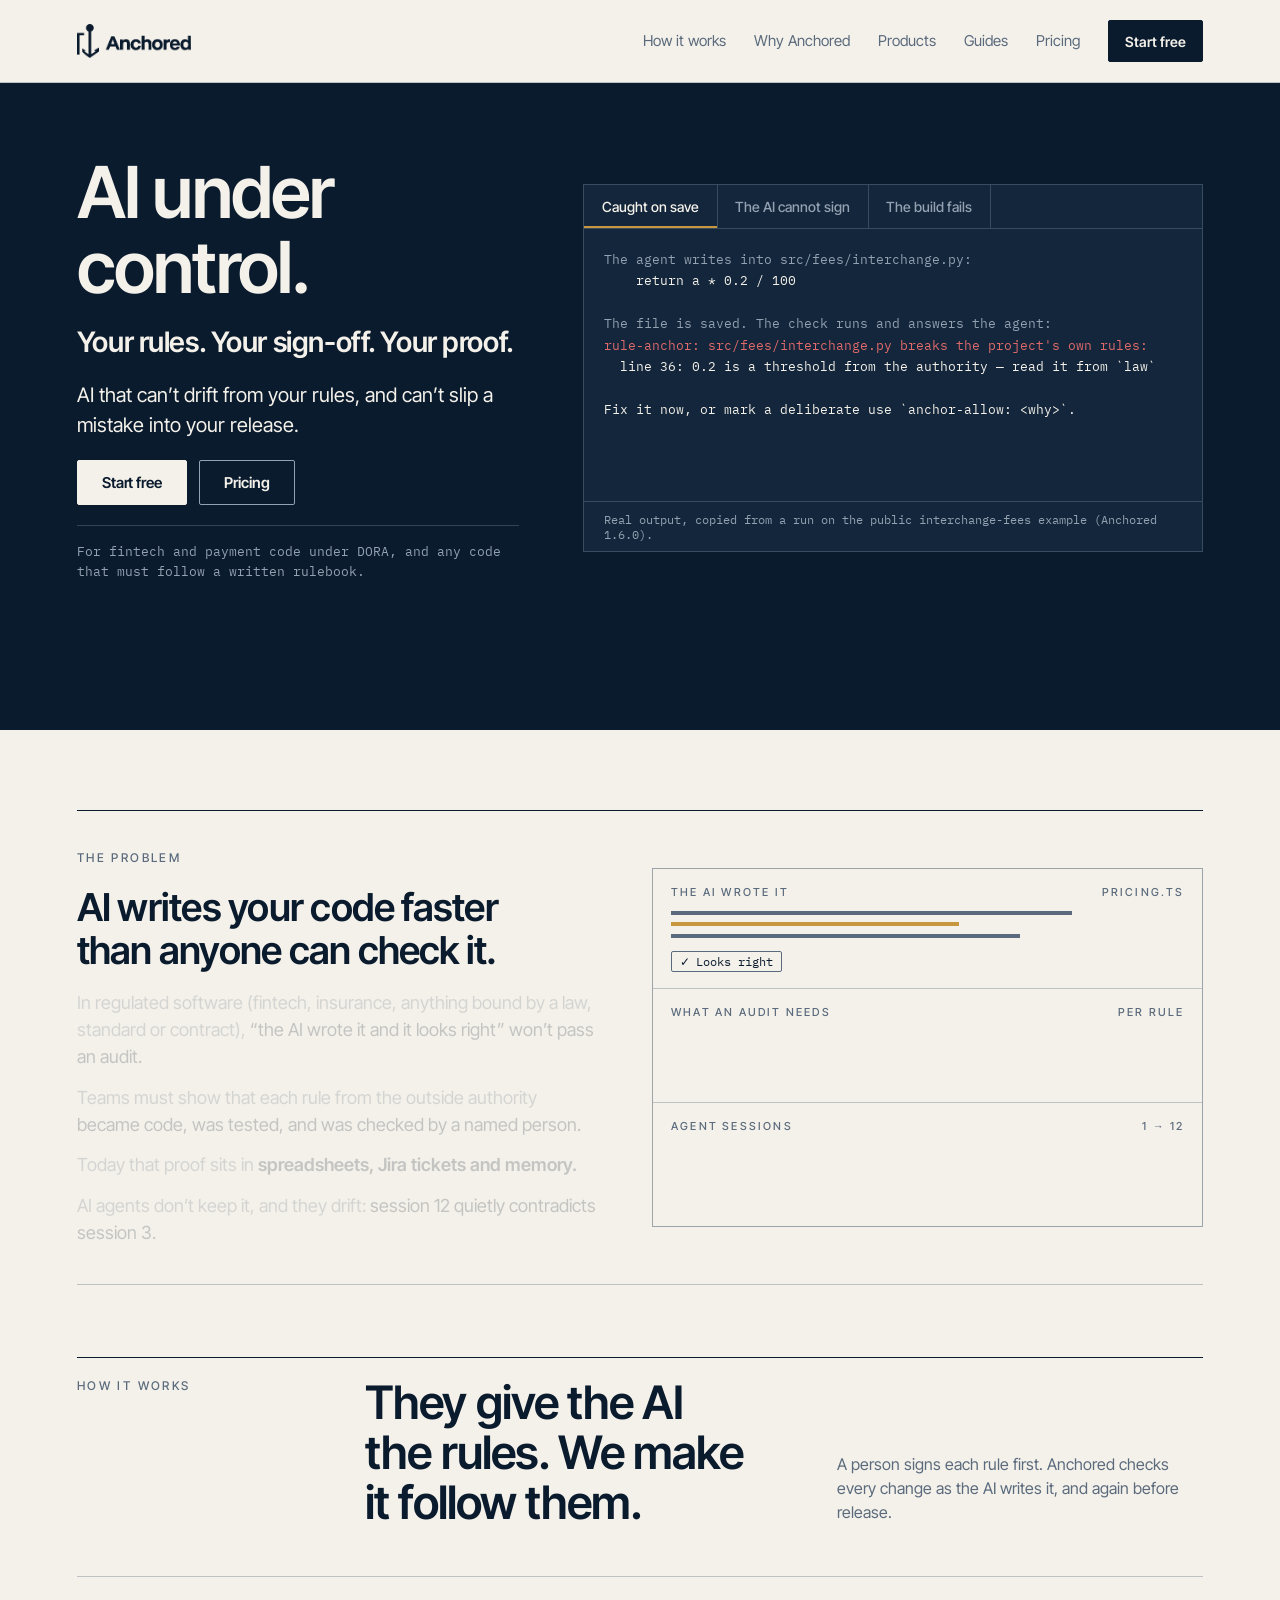
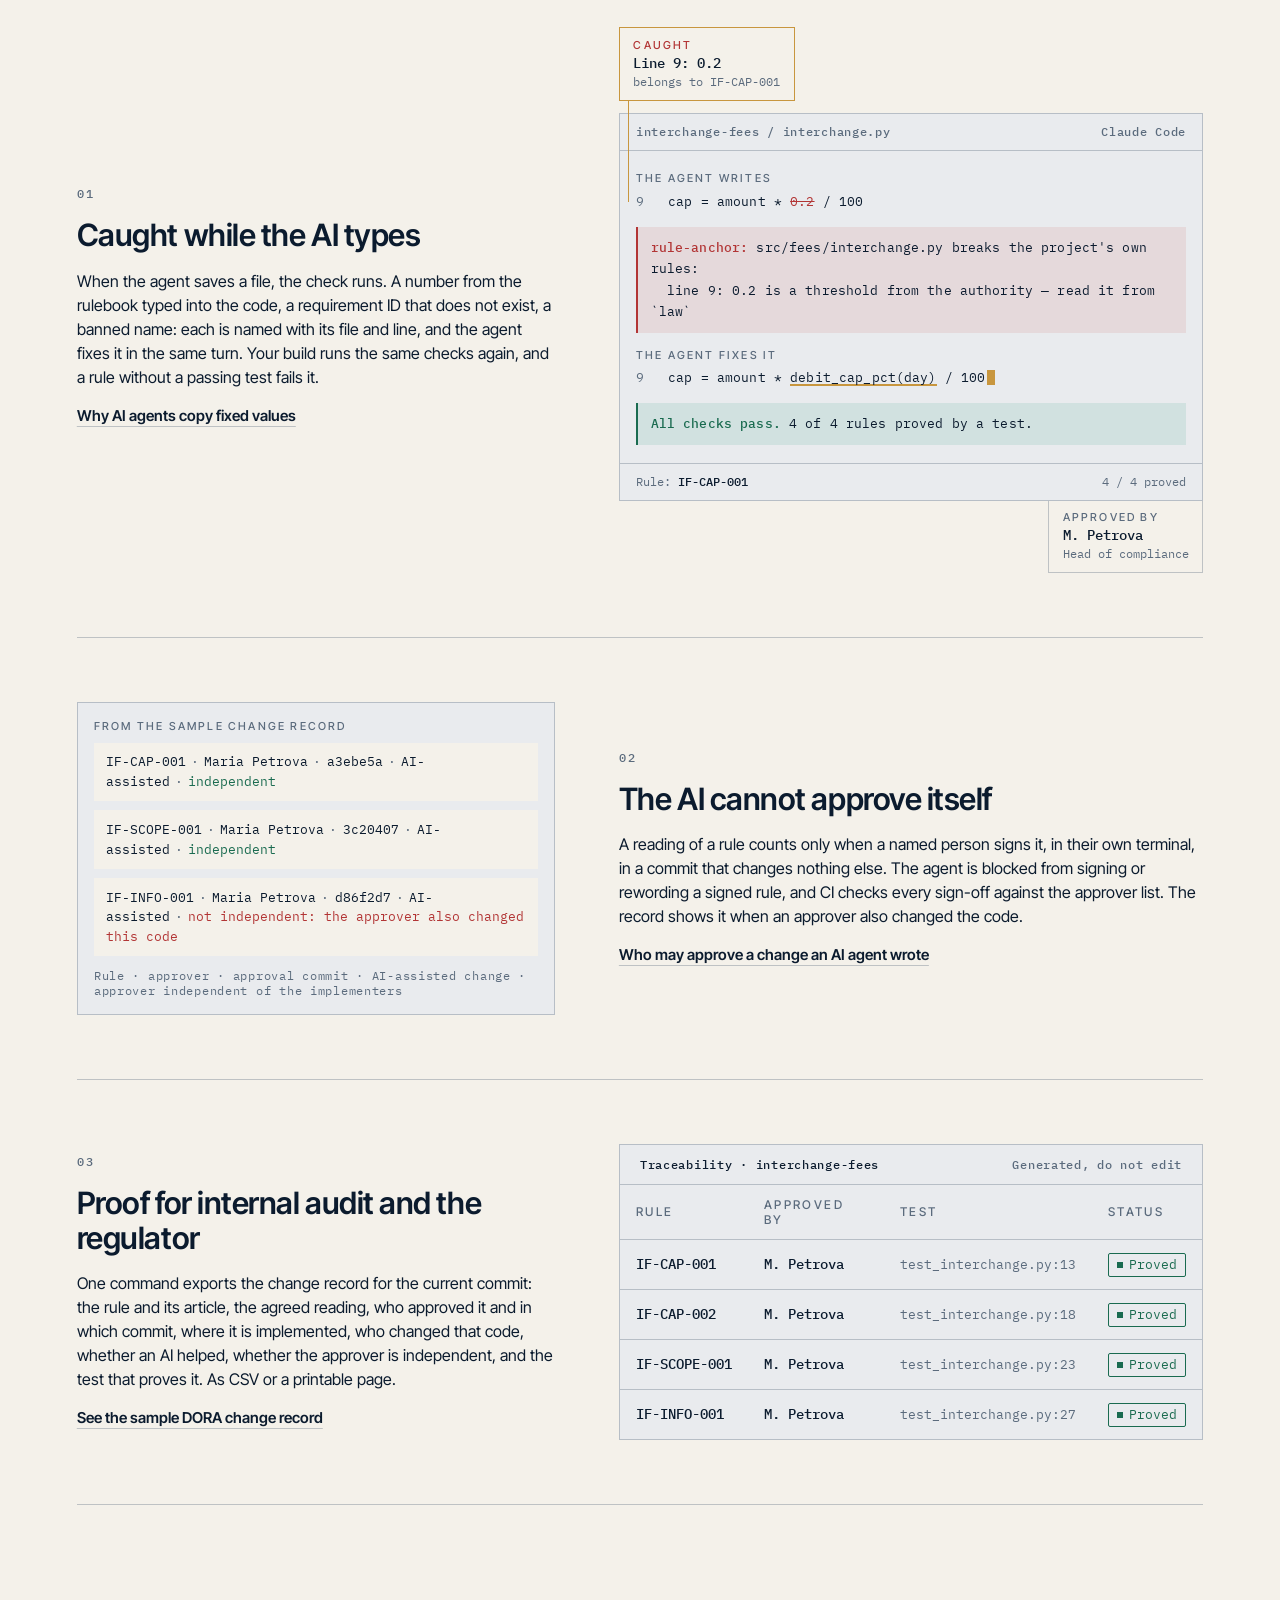
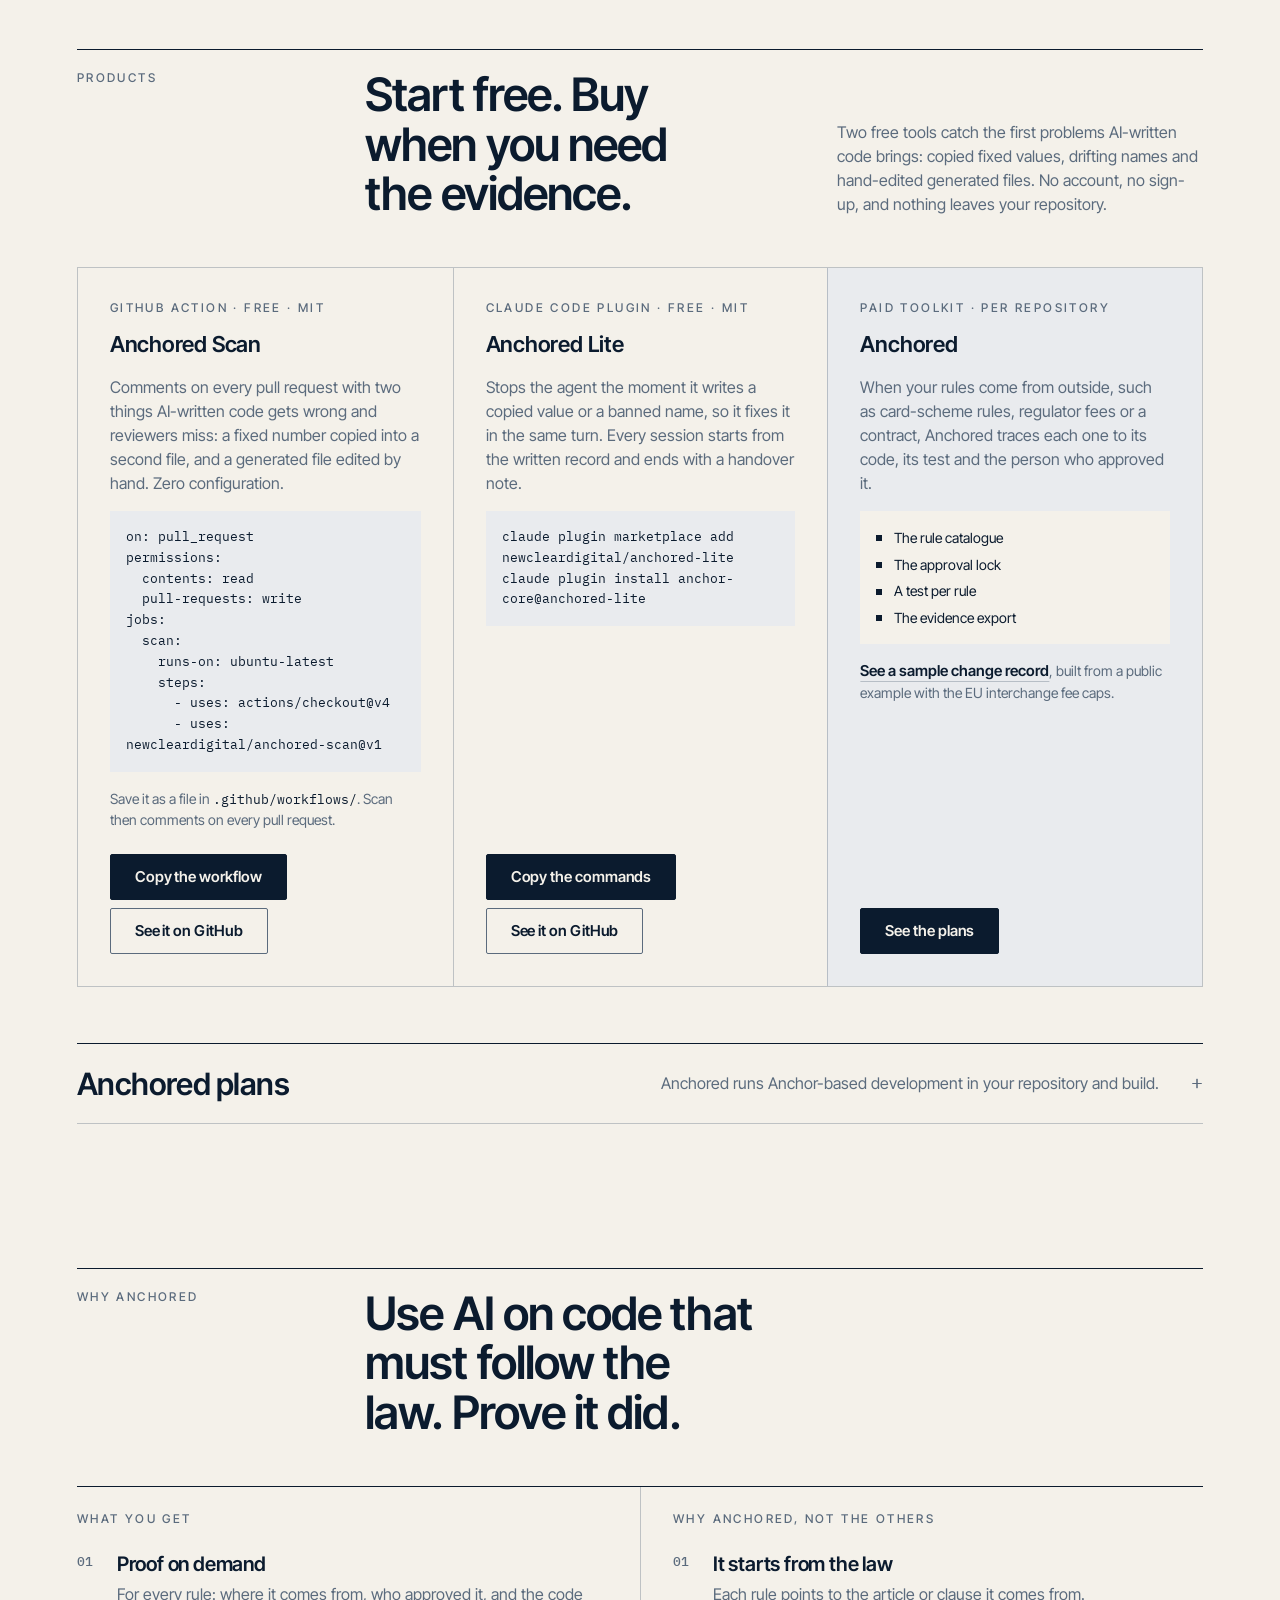
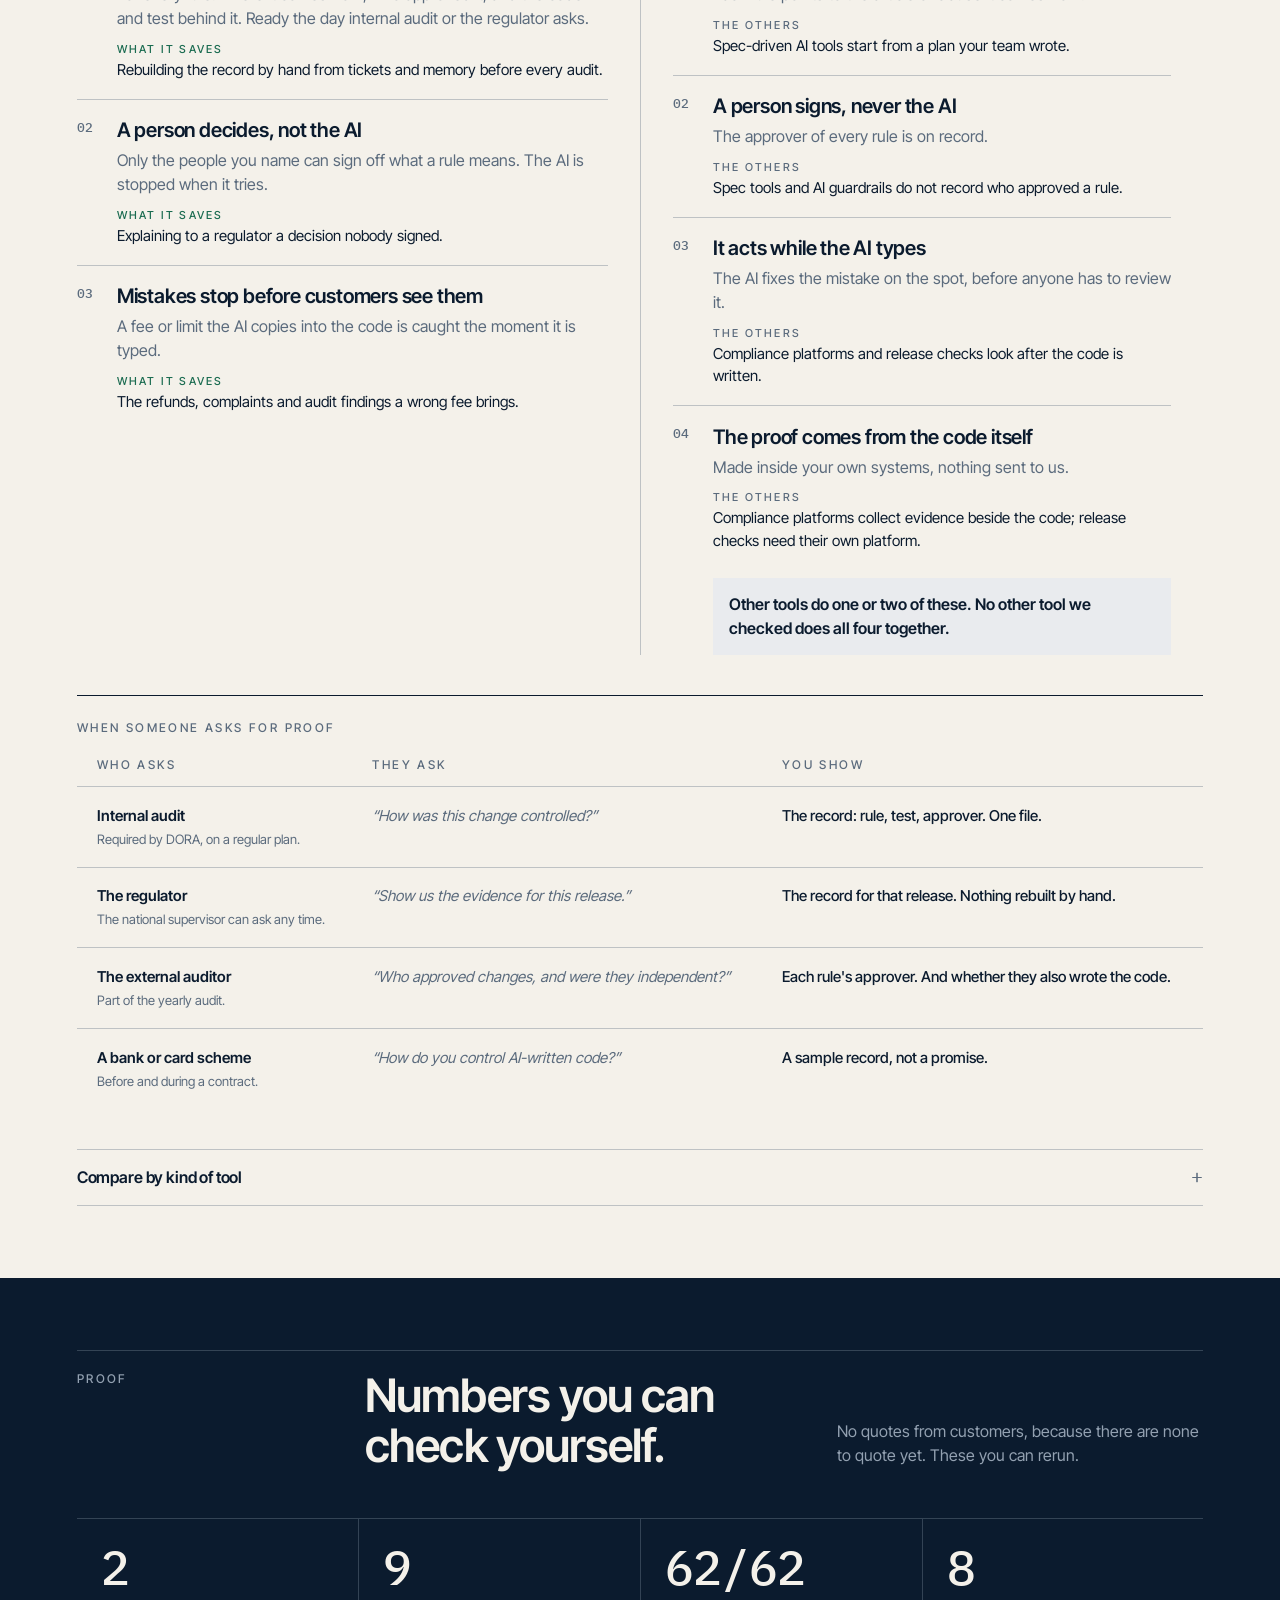
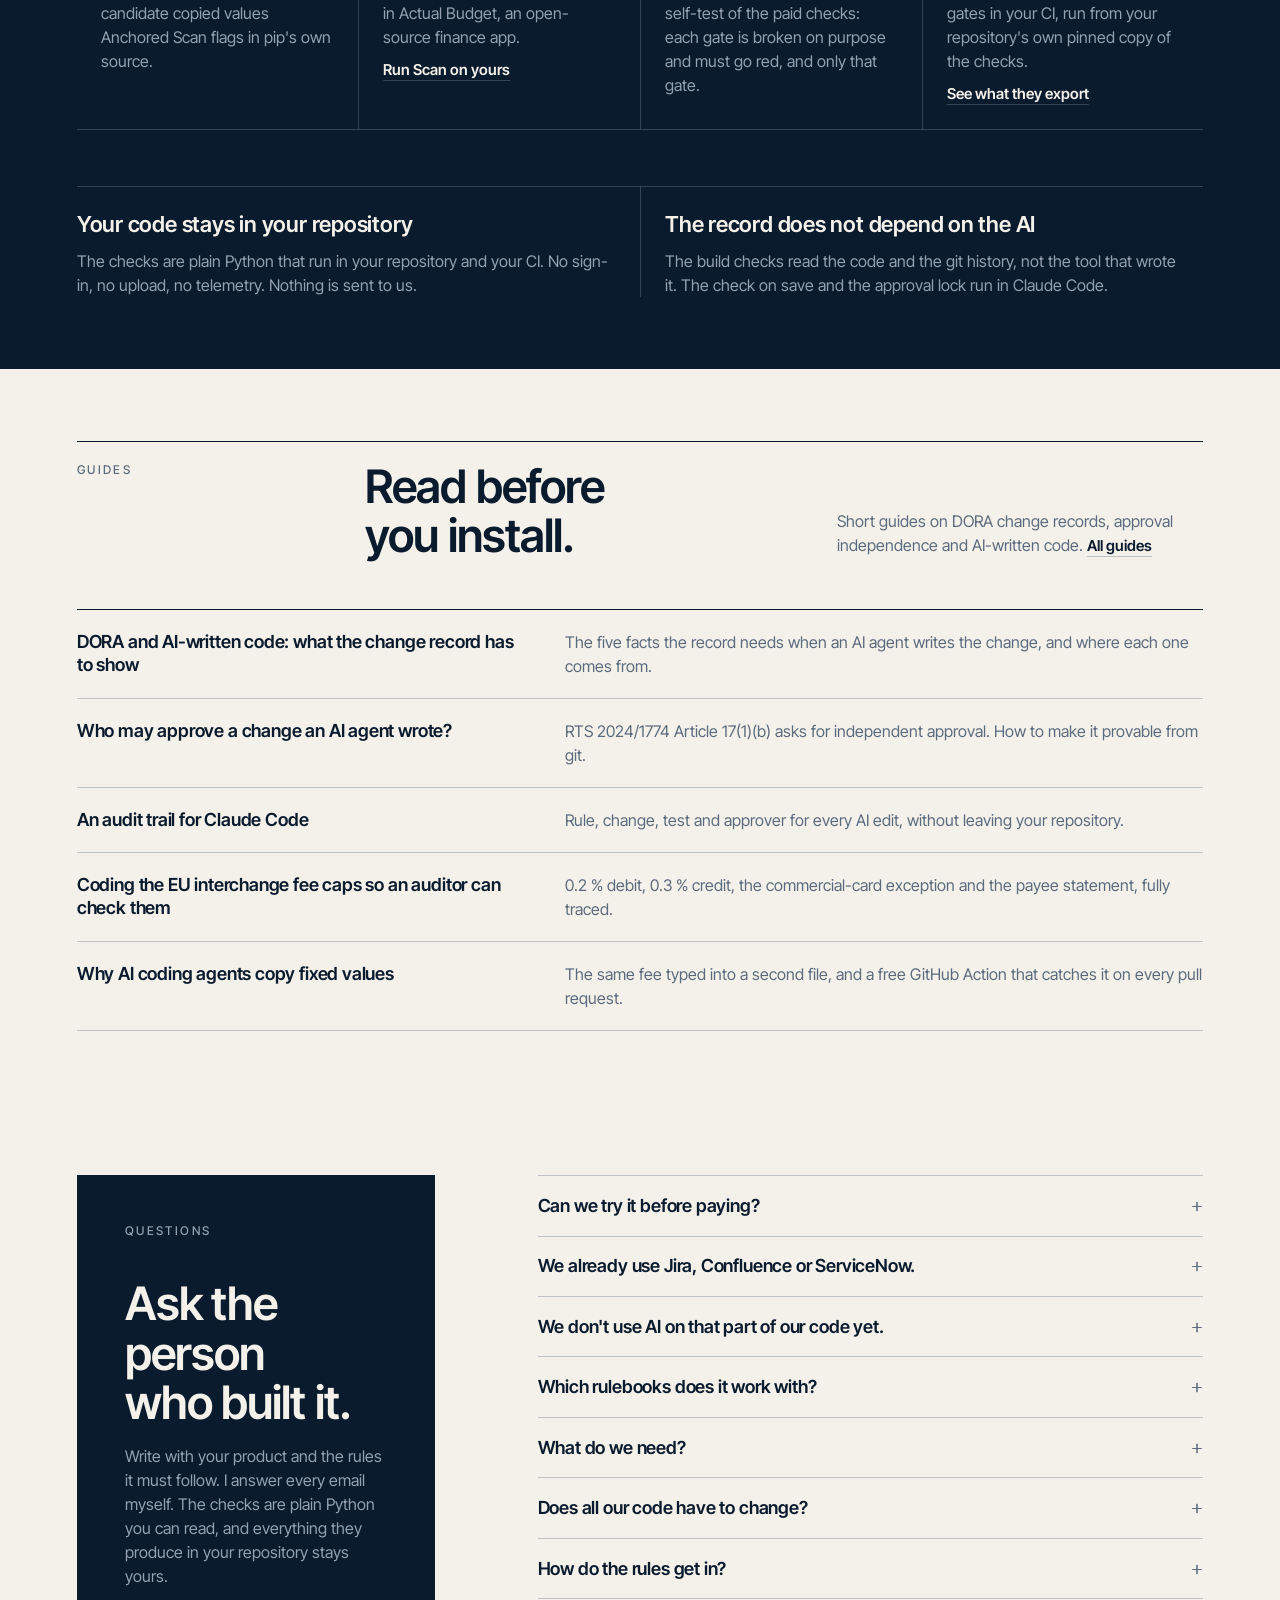
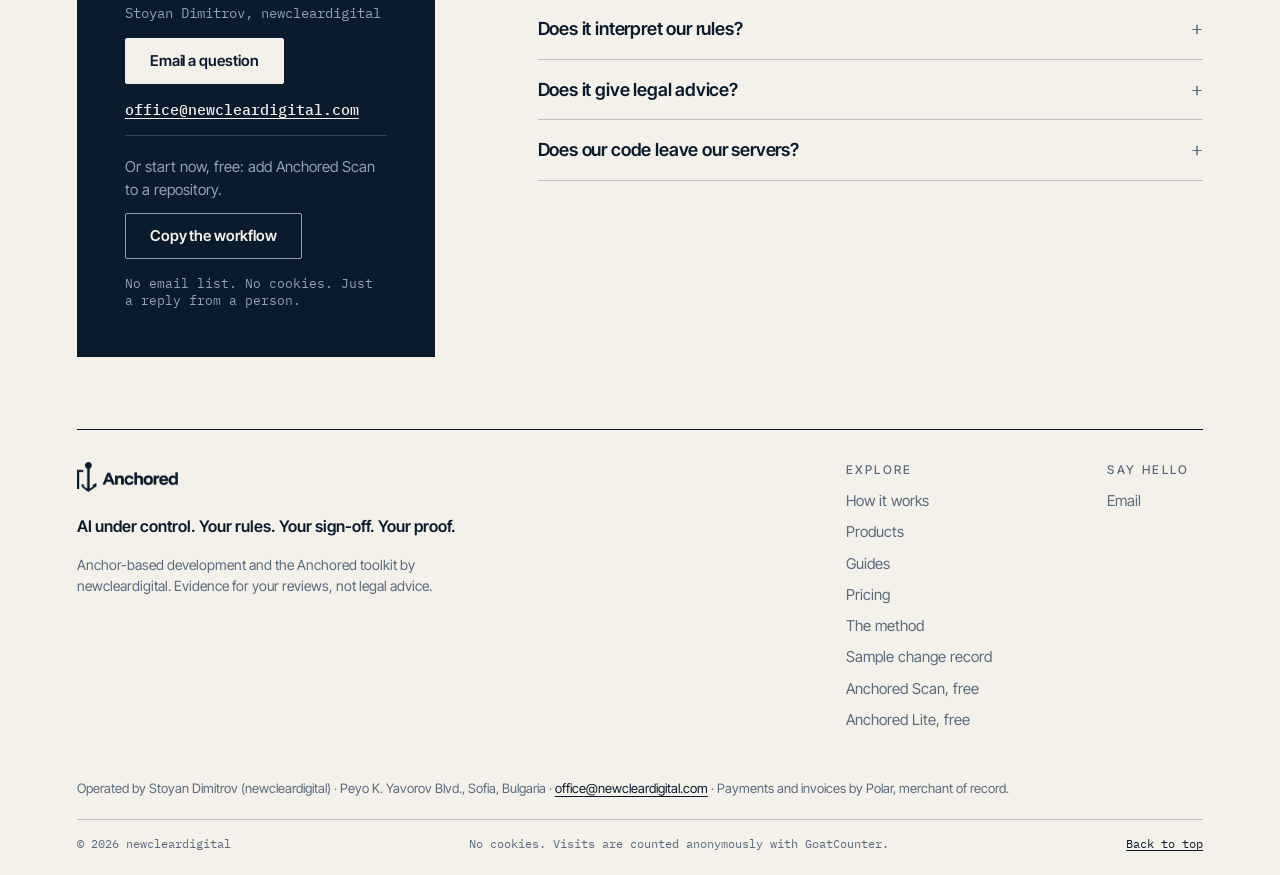
==== commit b55ee5db: "One Products section; Anchored plans folded until asked Co-Authored-By: Claude Opus 5.5 <noreply@ant" ====
--- a/index.html
+++ b/index.html
@@ -236,7 +236,7 @@
 summary::-webkit-details-marker{display:none}
 summary::after{content:"+";flex:none;font:400 1.25rem/1 var(--mono);color:var(--muted)}
 details[open] summary::after{content:"\2212"}
-details p{padding:0 0 1.25rem;color:var(--muted);max-width:44rem}
+details > p{padding:0 0 1.25rem;color:var(--muted);max-width:44rem}
 .faq-wrap{display:grid;grid-template-columns:.7fr 1.3fr;gap:clamp(2rem,8vw,8rem);align-items:start;padding-top:1.25rem;border-top:1px solid var(--ink)}
 .faq-wrap .eyebrow{margin-bottom:1.5rem}
 @media (max-width:980px){.faq-wrap{grid-template-columns:1fr}}
@@ -472,6 +472,23 @@
 .ask .mail{font:500 .9375rem var(--mono);color:var(--ink);overflow-wrap:anywhere}
 .ask .cta-install{margin-top:auto}
 .ask .fine{color:var(--muted);font:400 .8125rem var(--mono)}
+/* Products: the two free tools and the paid toolkit side by side, the plans beneath */
+.starts{grid-template-columns:repeat(3,minmax(0,1fr))}
+.snippet{white-space:pre-wrap;overflow-wrap:break-word}
+.snippet.has{display:flex;flex-direction:column;gap:.35rem;font:400 .875rem/1.5 var(--sans);list-style:none}
+.snippet.has li{position:relative;padding-left:1.1rem}
+.snippet.has li::before{content:"";position:absolute;left:0;top:.6em;width:6px;height:6px;background:var(--ink)}
+.start-card.toolkit{background:var(--sunken)}
+.start-card.toolkit .snippet{background:var(--surface)}
+.plans{margin-top:clamp(2.5rem,5vw,3.5rem)}
+/* The plans stay folded so no price shows until a visitor asks: "See the plans" and the Pricing links open them */
+.plans{border-top:1px solid var(--ink)}
+.plans > summary{padding-block:1.25rem;flex-wrap:wrap;gap:.5rem 2rem}
+.plans > summary h3{font-size:clamp(1.5rem,2.4vw,2rem);letter-spacing:-.015em}
+.plans-note{margin-left:auto;color:var(--muted);font:400 1rem/1.5 var(--sans);letter-spacing:0;max-width:32rem}
+.plans[open] > summary{padding-bottom:1.5rem}
+@media (max-width:640px){.plans-note{display:none}}
+@media (max-width:1100px){.starts{grid-template-columns:minmax(0,1fr)}.start-card + .start-card{border-left:0;border-top:1px solid var(--hair)}}
 .trust.two{grid-template-columns:repeat(2,minmax(0,1fr));margin-top:clamp(2.5rem,5vw,3.5rem)}
 @media (max-width:860px){.trust.two{grid-template-columns:minmax(0,1fr)}}
 /* Without the script the problem diagram shows its finished state */
@@ -486,7 +503,7 @@
   <nav class="nav right" aria-label="Main">
     <a href="#how">How it works</a>
     <a href="#value">Why Anchored</a>
-    <a href="#start">Free tools</a>
+    <a href="#start">Products</a>
     <a href="#guides">Guides</a>
     <a href="#pricing">Pricing</a>
     <a class="header-cta" data-free="header" href="#start">Start free</a>
@@ -667,8 +684,8 @@
 
 <section id="start" class="shell">
   <div class="intro">
-    <p class="eyebrow">Start free</p>
-    <h2>Try the checks today, for free.</h2>
+    <p class="eyebrow">Products</p>
+    <h2>Start free. Buy when you need the evidence.</h2>
     <p>Two free tools catch the first problems AI-written code brings: copied fixed values, drifting names and hand-edited generated files. No account, no sign-up, and nothing leaves your repository.</p>
   </div>
   <div class="starts">
@@ -697,87 +714,17 @@
 claude plugin install anchor-core@anchored-lite</pre>
       <div class="buy"><button class="button" type="button" data-copy="lite-cmd">Copy the commands</button><a class="button ghost" data-lite href="https://github.com/newcleardigital/anchored-lite">See it on GitHub</a></div>
     </div>
-  </div>
-  <p class="after">When your rules come from outside, such as card-scheme rules, regulator fees or a contract, <a class="text-link" href="#pricing">Anchored</a> traces each one to its code, its test and the person who approved it. <a class="text-link" data-free="sample-start" href="sample/dora-change-record.html">See a sample change record</a>, built from a public example with the EU interchange fee caps.</p>
-</section>
-
-<section id="value" class="shell">
-  <div class="intro">
-    <p class="eyebrow">Why Anchored</p>
-    <h2>Use AI on code that must follow the law. Prove it did.</h2>
-  </div>
-  <div class="why">
-    <div class="why-col">
-      <p class="why-title">What you get</p>
-      <ol class="why-list">
-      <li><b>Proof on demand</b><span>For every rule: where it comes from, who approved it, and the code and test behind it. Ready the day internal audit or the regulator asks.</span><span class="saves"><span class="vlab2">What it saves</span>Rebuilding the record by hand from tickets and memory before every audit.</span></li>
-      <li><b>A person decides, not the AI</b><span>Only the people you name can sign off what a rule means. The AI is stopped when it tries.</span><span class="saves"><span class="vlab2">What it saves</span>Explaining to a regulator a decision nobody signed.</span></li>
-      <li><b>Mistakes stop before customers see them</b><span>A fee or limit the AI copies into the code is caught the moment it is typed.</span><span class="saves"><span class="vlab2">What it saves</span>The refunds, complaints and audit findings a wrong fee brings.</span></li>
-      </ol>
-    </div>
-    <div class="why-col">
-      <p class="why-title">Why Anchored, not the others</p>
-      <ol class="why-list">
-      <li><b>It starts from the law</b><span>Each rule points to the article or clause it comes from.</span><span class="others"><span class="vlab2">The others</span>Spec-driven AI tools start from a plan your team wrote.</span></li>
-      <li><b>A person signs, never the AI</b><span>The approver of every rule is on record.</span><span class="others"><span class="vlab2">The others</span>Spec tools and AI guardrails do not record who approved a rule.</span></li>
-      <li><b>It acts while the AI types</b><span>The AI fixes the mistake on the spot, before anyone has to review it.</span><span class="others"><span class="vlab2">The others</span>Compliance platforms and release checks look after the code is written.</span></li>
-      <li><b>The proof comes from the code itself</b><span>Made inside your own systems, nothing sent to us.</span><span class="others"><span class="vlab2">The others</span>Compliance platforms collect evidence beside the code; release checks need their own platform.</span></li>
-      </ol>
-      <p class="why-sum">Other tools do one or two of these. No other tool we checked does all four together.</p>
-    </div>
-  </div>
-  <div class="uc">
-    <p class="why-title">When someone asks for proof</p>
-    <div class="scroll"><table class="uc-table">
-      <thead><tr><th>Who asks</th><th>They ask</th><th>You show</th></tr></thead>
-      <tbody>
-        <tr><td><b>Internal audit</b><small>Required by DORA, on a regular plan.</small></td><td class="uc-ask">“How was this change controlled?”</td><td>The record: rule, test, approver. One file.</td></tr>
-        <tr><td><b>The regulator</b><small>The national supervisor can ask any time.</small></td><td class="uc-ask">“Show us the evidence for this release.”</td><td>The record for that release. Nothing rebuilt by hand.</td></tr>
-        <tr><td><b>The external auditor</b><small>Part of the yearly audit.</small></td><td class="uc-ask">“Who approved changes, and were they independent?”</td><td>Each rule's approver. And whether they also wrote the code.</td></tr>
-        <tr><td><b>A bank or card scheme</b><small>Before and during a contract.</small></td><td class="uc-ask">“How do you control AI-written code?”</td><td>A sample record, not a promise.</td></tr>
-      </tbody>
-    </table></div>
-  </div>
-  <details class="why-more">
-    <summary>Compare by kind of tool</summary>
-    <div class="compare">
-    <div class="chead" aria-hidden="true"><p>Kind of tool</p><p>Good at</p><p>The gap for rule-bound code</p><p>Anchored</p></div>
-      <div class="crow"><div class="cwho"><b>Spec-driven AI tools</b><small>for example GitHub Spec Kit, AWS Kiro, Tessl</small></div><p class="cgood"><span class="vlab">Good at</span>Help the AI plan and build from a specification.</p><p class="cgap"><span class="vlab">The gap</span>The specification is your team's own plan. Nothing records which law it follows or who approved it.</p><p class="cus"><span class="vlab">Anchored</span>Every rule points to the law or contract it comes from, and a named person signs what it means.</p></div>
-      <div class="crow"><div class="cwho"><b>Compliance platforms</b><small>for example Vanta, Drata</small></div><p class="cgood"><span class="vlab">Good at</span>Map DORA controls and collect evidence from your systems.</p><p class="cgap"><span class="vlab">The gap</span>They work beside the code. They do not see what the AI writes, or stop it.</p><p class="cus"><span class="vlab">Anchored</span>Works inside the code: catches the AI as it writes, and the evidence comes from the code and its history.</p></div>
-      <div class="crow"><div class="cwho"><b>AI coding guardrails</b><small>for example Codacy Guardrails</small></div><p class="cgood"><span class="vlab">Good at</span>Give the AI your quality and security standards while it writes.</p><p class="cgap"><span class="vlab">The gap</span>The standards are your own, not tied to a law, with no approver behind them.</p><p class="cus"><span class="vlab">Anchored</span>Rules come from the outside authority, each with its approver and its test.</p></div>
-      <div class="crow"><div class="cwho"><b>Release policy checks</b><small>for example JFrog AppTrust (DORA)</small></div><p class="cgood"><span class="vlab">Good at</span>Check changes against policy when software is released.</p><p class="cgap"><span class="vlab">The gap</span>The check comes at release, after the code is written, and needs their platform.</p><p class="cus"><span class="vlab">Anchored</span>Catches the problem while the AI writes, and runs in your own repository and build.</p></div>
-  </div>
-    <p class="after">Based on each vendor's public pages, November 2026. Names are trademarks of their owners. Something out of date? <a class="text-link" data-call="Comparison" href="#call">Tell us</a> and we correct it.</p>
-  </details>
-</section>
-
-<section class="band trust-band">
-  <div class="shell">
-  <div class="intro">
-    <p class="eyebrow">Proof</p>
-    <h2>Numbers you can check yourself.</h2>
-    <p>No quotes from customers, because there are none to quote yet. These you can rerun.</p>
-  </div>
-  <div class="proof">
-    <div><p class="stat">2</p><p>candidate copied values Anchored Scan flags in pip's own source.</p></div>
-    <div><p class="stat">9</p><p>in Actual Budget, an open-source finance app.</p><a class="text-link" data-free="proof-scan" href="https://github.com/newcleardigital/anchored-scan">Run Scan on yours</a></div>
-    <div><p class="stat">62/62</p><p>self-test of the paid checks: each gate is broken on purpose and must go red, and only that gate.</p></div>
-    <div><p class="stat">8</p><p>gates in your CI, run from your repository's own pinned copy of the checks.</p><a class="text-link" data-free="proof-sample" href="sample/dora-change-record.html">See what they export</a></div>
-  </div>
-  <div class="trust two">
-    <div><h3>Your code stays in your repository</h3><p>The checks are plain Python that run in your repository and your CI. No sign-in, no upload, no telemetry. Nothing is sent to us.</p></div>
-    <div><h3>The record does not depend on the AI</h3><p>The build checks read the code and the git history, not the tool that wrote it. The check on save and the approval lock run in Claude Code.</p></div>
-  </div>
-  </div>
-</section>
-
-<section id="pricing" class="shell">
-  <div class="intro">
-    <p class="eyebrow">Pricing</p>
-    <h2>Anchored, the toolkit.</h2>
-    <p>Anchored runs Anchor-based development in your repository and build. Start with the free tools;
-      buy when you need the evidence.</p>
-  </div>
+    <div class="start-card toolkit">
+      <p class="who-for">Paid toolkit · per repository</p>
+      <h3>Anchored</h3>
+      <p>When your rules come from outside, such as card-scheme rules, regulator fees or a contract, Anchored traces each one to its code, its test and the person who approved it.</p>
+      <ul class="snippet has"><li>The rule catalogue</li><li>The approval lock</li><li>A test per rule</li><li>The evidence export</li></ul>
+      <p class="hint"><a class="text-link" data-free="sample-start" href="sample/dora-change-record.html">See a sample change record</a>, built from a public example with the EU interchange fee caps.</p>
+      <div class="buy"><a class="button" href="#pricing">See the plans</a></div>
+    </div>
+  </div>
+  <details class="plans" id="pricing">
+    <summary><h3>Anchored plans</h3><span class="plans-note">Anchored runs Anchor-based development in your repository and build.</span></summary>
   <div class="offers">
     <div class="offer first">
       <p class="who-for">One repository</p>
@@ -818,6 +765,77 @@
   </div>
   <p class="after" data-after-buy hidden>Secure checkout by Polar. Prices include VAT; in the US, Canada and India sales tax is added at checkout where due. After paying, connect your GitHub account on the order page and you get access to the repository. Monthly plans: 14 days to change your mind, full refund.</p>
   <p class="after" data-after-call>Questions before buying? Email them; the person who built it answers. Prices include VAT; in the US, Canada and India sales tax is added at checkout where due.</p>
+  </details>
+</section>
+
+<section id="value" class="shell">
+  <div class="intro">
+    <p class="eyebrow">Why Anchored</p>
+    <h2>Use AI on code that must follow the law. Prove it did.</h2>
+  </div>
+  <div class="why">
+    <div class="why-col">
+      <p class="why-title">What you get</p>
+      <ol class="why-list">
+      <li><b>Proof on demand</b><span>For every rule: where it comes from, who approved it, and the code and test behind it. Ready the day internal audit or the regulator asks.</span><span class="saves"><span class="vlab2">What it saves</span>Rebuilding the record by hand from tickets and memory before every audit.</span></li>
+      <li><b>A person decides, not the AI</b><span>Only the people you name can sign off what a rule means. The AI is stopped when it tries.</span><span class="saves"><span class="vlab2">What it saves</span>Explaining to a regulator a decision nobody signed.</span></li>
+      <li><b>Mistakes stop before customers see them</b><span>A fee or limit the AI copies into the code is caught the moment it is typed.</span><span class="saves"><span class="vlab2">What it saves</span>The refunds, complaints and audit findings a wrong fee brings.</span></li>
+      </ol>
+    </div>
+    <div class="why-col">
+      <p class="why-title">Why Anchored, not the others</p>
+      <ol class="why-list">
+      <li><b>It starts from the law</b><span>Each rule points to the article or clause it comes from.</span><span class="others"><span class="vlab2">The others</span>Spec-driven AI tools start from a plan your team wrote.</span></li>
+      <li><b>A person signs, never the AI</b><span>The approver of every rule is on record.</span><span class="others"><span class="vlab2">The others</span>Spec tools and AI guardrails do not record who approved a rule.</span></li>
+      <li><b>It acts while the AI types</b><span>The AI fixes the mistake on the spot, before anyone has to review it.</span><span class="others"><span class="vlab2">The others</span>Compliance platforms and release checks look after the code is written.</span></li>
+      <li><b>The proof comes from the code itself</b><span>Made inside your own systems, nothing sent to us.</span><span class="others"><span class="vlab2">The others</span>Compliance platforms collect evidence beside the code; release checks need their own platform.</span></li>
+      </ol>
+      <p class="why-sum">Other tools do one or two of these. No other tool we checked does all four together.</p>
+    </div>
+  </div>
+  <div class="uc">
+    <p class="why-title">When someone asks for proof</p>
+    <div class="scroll"><table class="uc-table">
+      <thead><tr><th>Who asks</th><th>They ask</th><th>You show</th></tr></thead>
+      <tbody>
+        <tr><td><b>Internal audit</b><small>Required by DORA, on a regular plan.</small></td><td class="uc-ask">“How was this change controlled?”</td><td>The record: rule, test, approver. One file.</td></tr>
+        <tr><td><b>The regulator</b><small>The national supervisor can ask any time.</small></td><td class="uc-ask">“Show us the evidence for this release.”</td><td>The record for that release. Nothing rebuilt by hand.</td></tr>
+        <tr><td><b>The external auditor</b><small>Part of the yearly audit.</small></td><td class="uc-ask">“Who approved changes, and were they independent?”</td><td>Each rule's approver. And whether they also wrote the code.</td></tr>
+        <tr><td><b>A bank or card scheme</b><small>Before and during a contract.</small></td><td class="uc-ask">“How do you control AI-written code?”</td><td>A sample record, not a promise.</td></tr>
+      </tbody>
+    </table></div>
+  </div>
+  <details class="why-more">
+    <summary>Compare by kind of tool</summary>
+    <div class="compare">
+    <div class="chead" aria-hidden="true"><p>Kind of tool</p><p>Good at</p><p>The gap for rule-bound code</p><p>Anchored</p></div>
+      <div class="crow"><div class="cwho"><b>Spec-driven AI tools</b><small>for example GitHub Spec Kit, AWS Kiro, Tessl</small></div><p class="cgood"><span class="vlab">Good at</span>Help the AI plan and build from a specification.</p><p class="cgap"><span class="vlab">The gap</span>The specification is your team's own plan. Nothing records which law it follows or who approved it.</p><p class="cus"><span class="vlab">Anchored</span>Every rule points to the law or contract it comes from, and a named person signs what it means.</p></div>
+      <div class="crow"><div class="cwho"><b>Compliance platforms</b><small>for example Vanta, Drata</small></div><p class="cgood"><span class="vlab">Good at</span>Map DORA controls and collect evidence from your systems.</p><p class="cgap"><span class="vlab">The gap</span>They work beside the code. They do not see what the AI writes, or stop it.</p><p class="cus"><span class="vlab">Anchored</span>Works inside the code: catches the AI as it writes, and the evidence comes from the code and its history.</p></div>
+      <div class="crow"><div class="cwho"><b>AI coding guardrails</b><small>for example Codacy Guardrails</small></div><p class="cgood"><span class="vlab">Good at</span>Give the AI your quality and security standards while it writes.</p><p class="cgap"><span class="vlab">The gap</span>The standards are your own, not tied to a law, with no approver behind them.</p><p class="cus"><span class="vlab">Anchored</span>Rules come from the outside authority, each with its approver and its test.</p></div>
+      <div class="crow"><div class="cwho"><b>Release policy checks</b><small>for example JFrog AppTrust (DORA)</small></div><p class="cgood"><span class="vlab">Good at</span>Check changes against policy when software is released.</p><p class="cgap"><span class="vlab">The gap</span>The check comes at release, after the code is written, and needs their platform.</p><p class="cus"><span class="vlab">Anchored</span>Catches the problem while the AI writes, and runs in your own repository and build.</p></div>
+  </div>
+    <p class="after">Based on each vendor's public pages, November 2026. Names are trademarks of their owners. Something out of date? <a class="text-link" data-call="Comparison" href="#call">Tell us</a> and we correct it.</p>
+  </details>
+</section>
+
+<section class="band trust-band">
+  <div class="shell">
+  <div class="intro">
+    <p class="eyebrow">Proof</p>
+    <h2>Numbers you can check yourself.</h2>
+    <p>No quotes from customers, because there are none to quote yet. These you can rerun.</p>
+  </div>
+  <div class="proof">
+    <div><p class="stat">2</p><p>candidate copied values Anchored Scan flags in pip's own source.</p></div>
+    <div><p class="stat">9</p><p>in Actual Budget, an open-source finance app.</p><a class="text-link" data-free="proof-scan" href="https://github.com/newcleardigital/anchored-scan">Run Scan on yours</a></div>
+    <div><p class="stat">62/62</p><p>self-test of the paid checks: each gate is broken on purpose and must go red, and only that gate.</p></div>
+    <div><p class="stat">8</p><p>gates in your CI, run from your repository's own pinned copy of the checks.</p><a class="text-link" data-free="proof-sample" href="sample/dora-change-record.html">See what they export</a></div>
+  </div>
+  <div class="trust two">
+    <div><h3>Your code stays in your repository</h3><p>The checks are plain Python that run in your repository and your CI. No sign-in, no upload, no telemetry. Nothing is sent to us.</p></div>
+    <div><h3>The record does not depend on the AI</h3><p>The build checks read the code and the git history, not the tool that wrote it. The check on save and the approval lock run in Claude Code.</p></div>
+  </div>
+  </div>
 </section>
 
 <section id="guides" class="shell">
@@ -885,7 +903,7 @@
       <p>Anchor-based development and the Anchored toolkit by newcleardigital. Evidence for your reviews, not legal advice.</p>
     </div>
     <div class="footer-links">
-      <div><p class="footer-label">Explore</p><a href="#how">How it works</a><a href="#start">Free tools</a><a href="#guides">Guides</a><a href="#pricing">Pricing</a><a href="#method">The method</a><a href="sample/dora-change-record.html">Sample change record</a><a data-free="footer-scan" href="https://github.com/newcleardigital/anchored-scan">Anchored Scan, free</a><a data-lite href="https://github.com/newcleardigital/anchored-lite">Anchored Lite, free</a></div>
+      <div><p class="footer-label">Explore</p><a href="#how">How it works</a><a href="#start">Products</a><a href="#guides">Guides</a><a href="#pricing">Pricing</a><a href="#method">The method</a><a href="sample/dora-change-record.html">Sample change record</a><a data-free="footer-scan" href="https://github.com/newcleardigital/anchored-scan">Anchored Scan, free</a><a data-lite href="https://github.com/newcleardigital/anchored-lite">Anchored Lite, free</a></div>
       <div><p class="footer-label">Say hello</p><a data-call href="mailto:office@newcleardigital.com">Email</a></div>
     </div>
   </div>
@@ -1031,6 +1049,12 @@
   });
 </script>
 <script>
+  // Pricing links open the folded plans before the page scrolls to them.
+  const plans = document.getElementById("pricing");
+  const openPlans = () => { plans.open = true; };
+  document.querySelectorAll('a[href="#pricing"]').forEach(a => a.addEventListener("click", openPlans));
+  if (location.hash === "#pricing") openPlans();
+
   // Product shots: three tabs, switched by click or the arrow keys.
   (function () {
     const box = document.getElementById("shots"); if (!box) return;
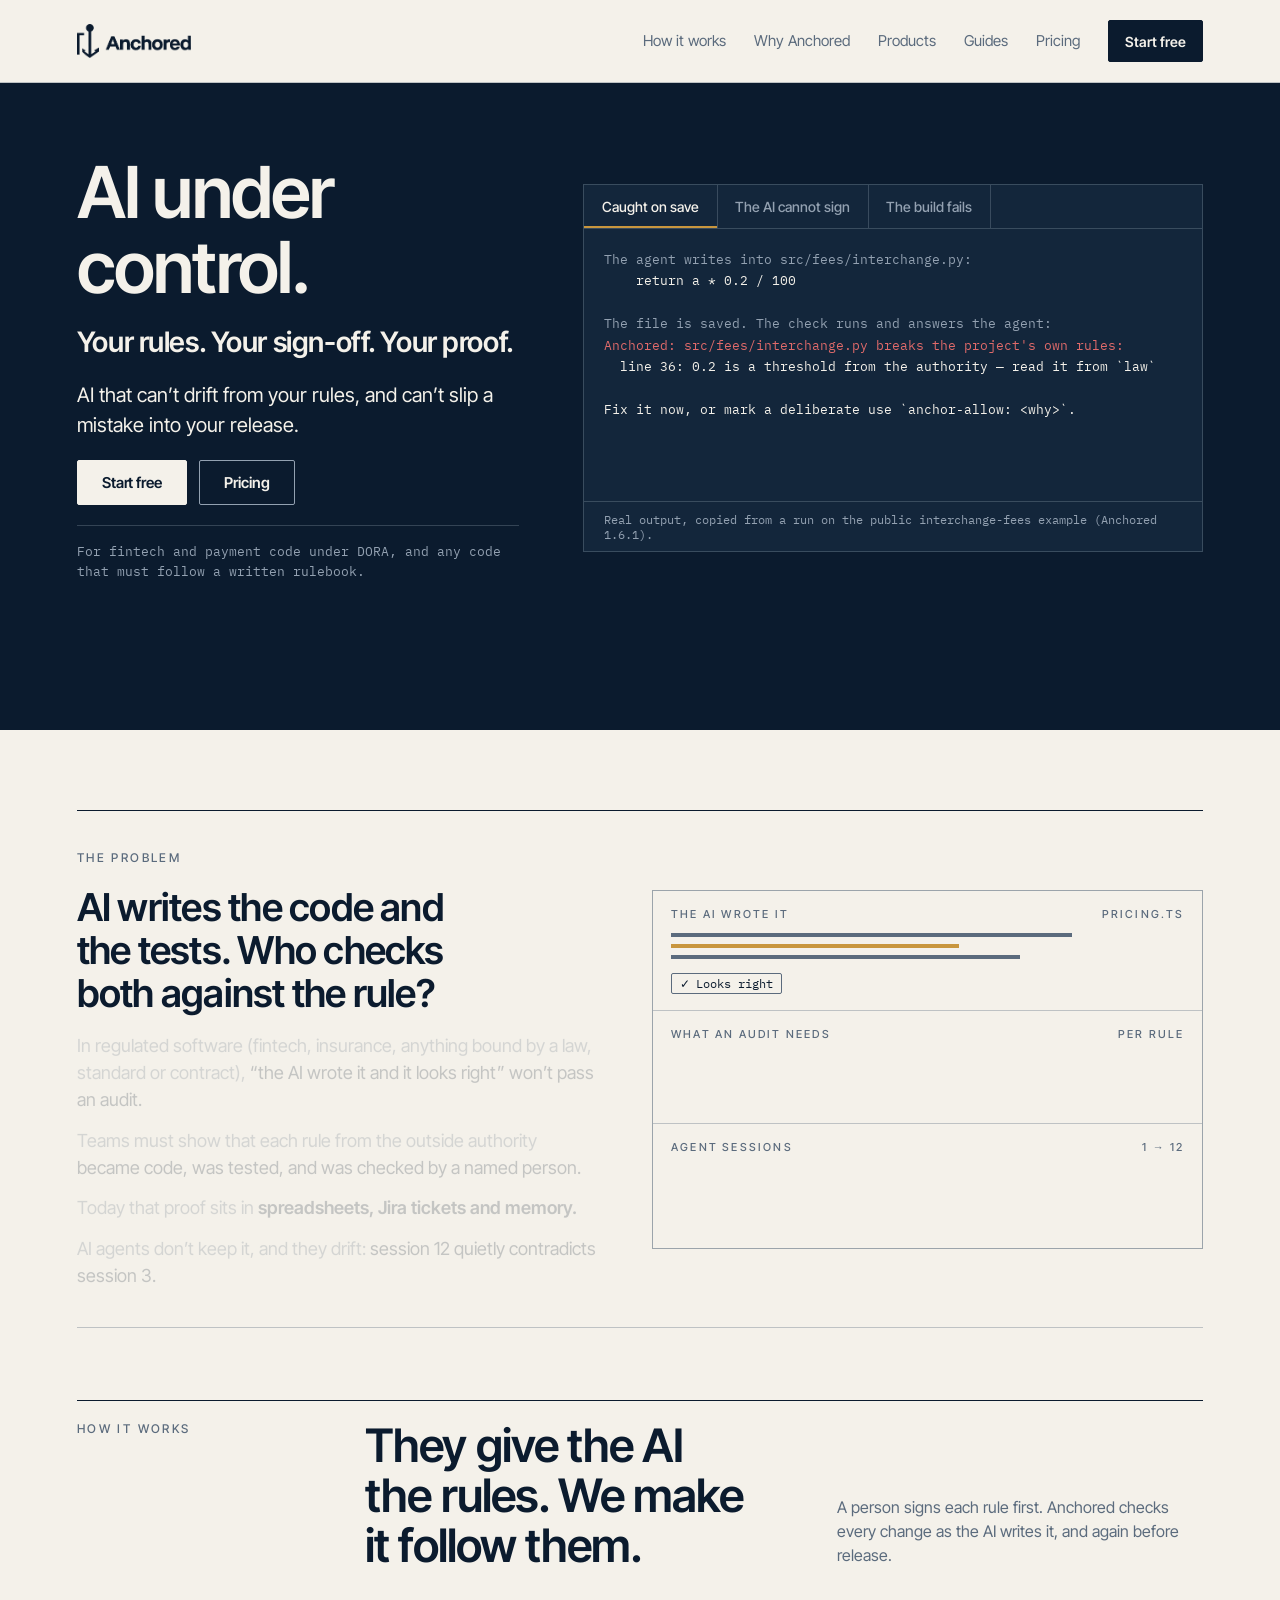
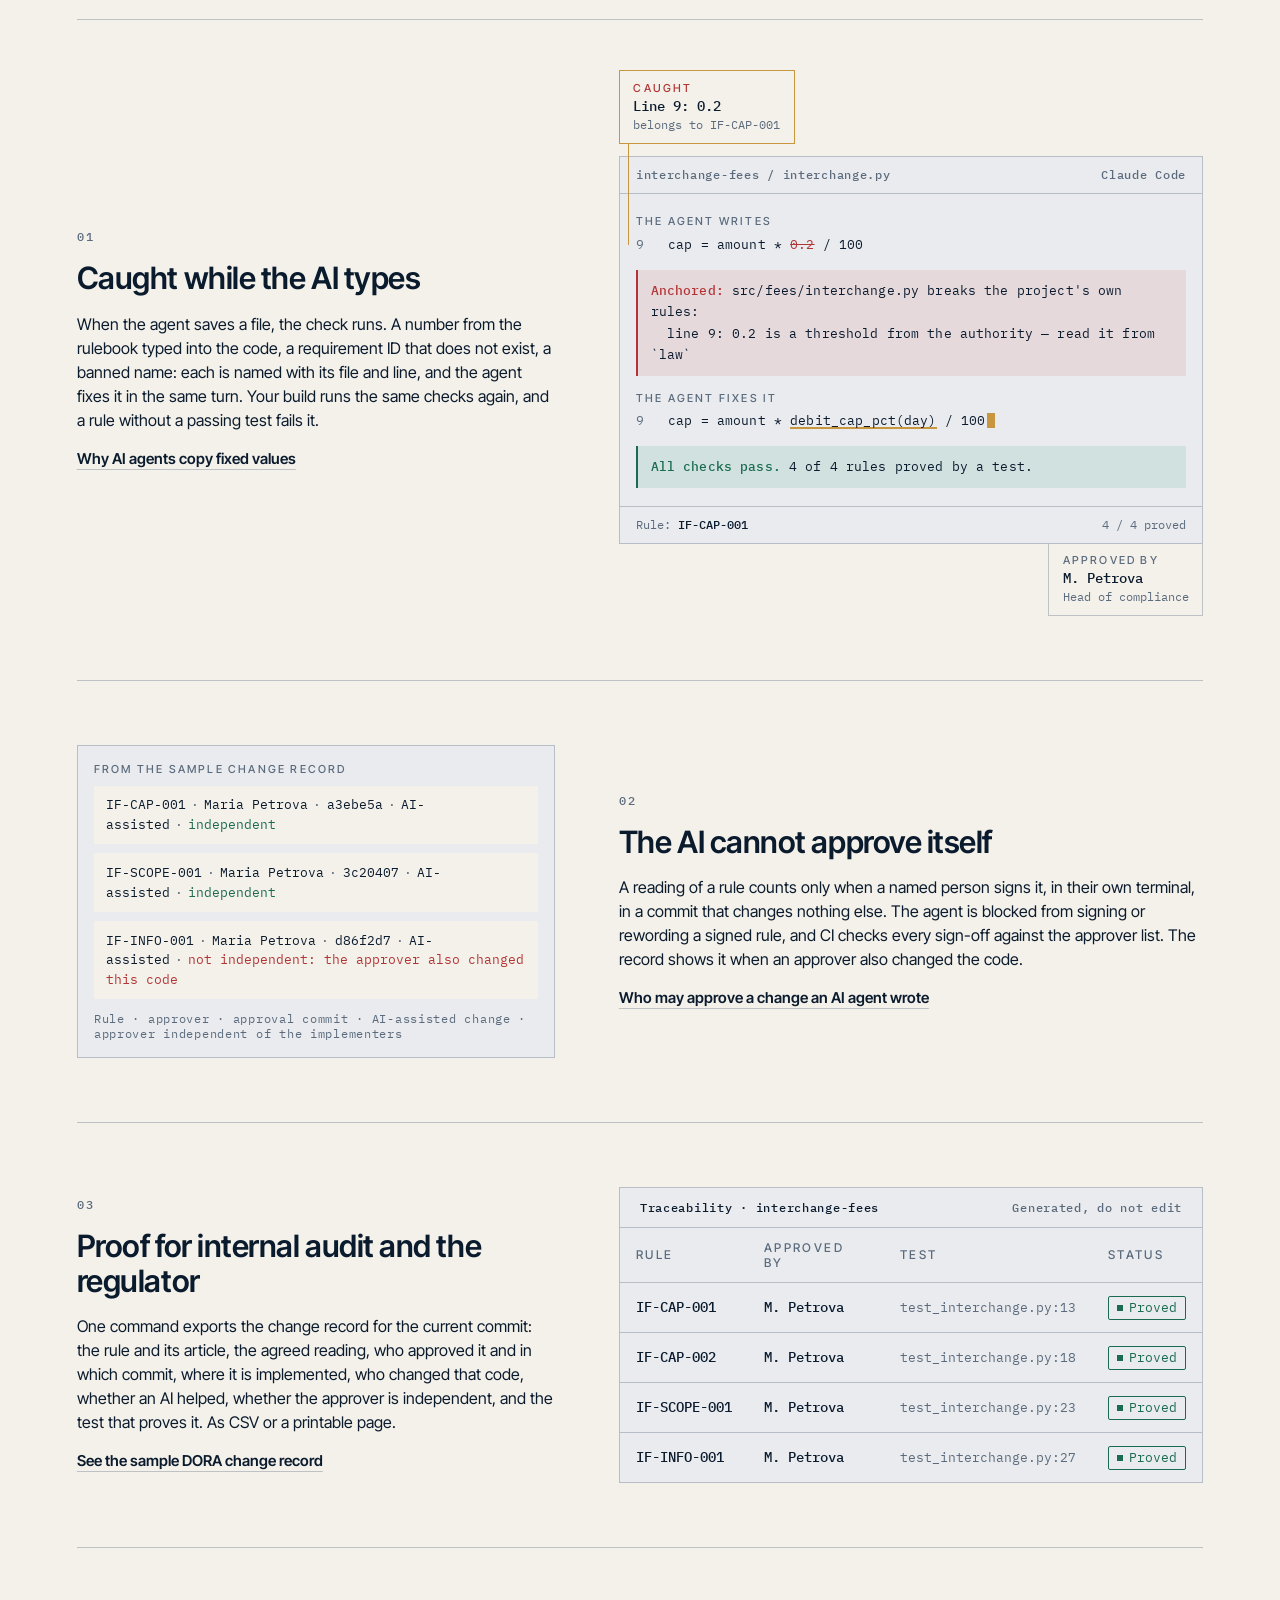
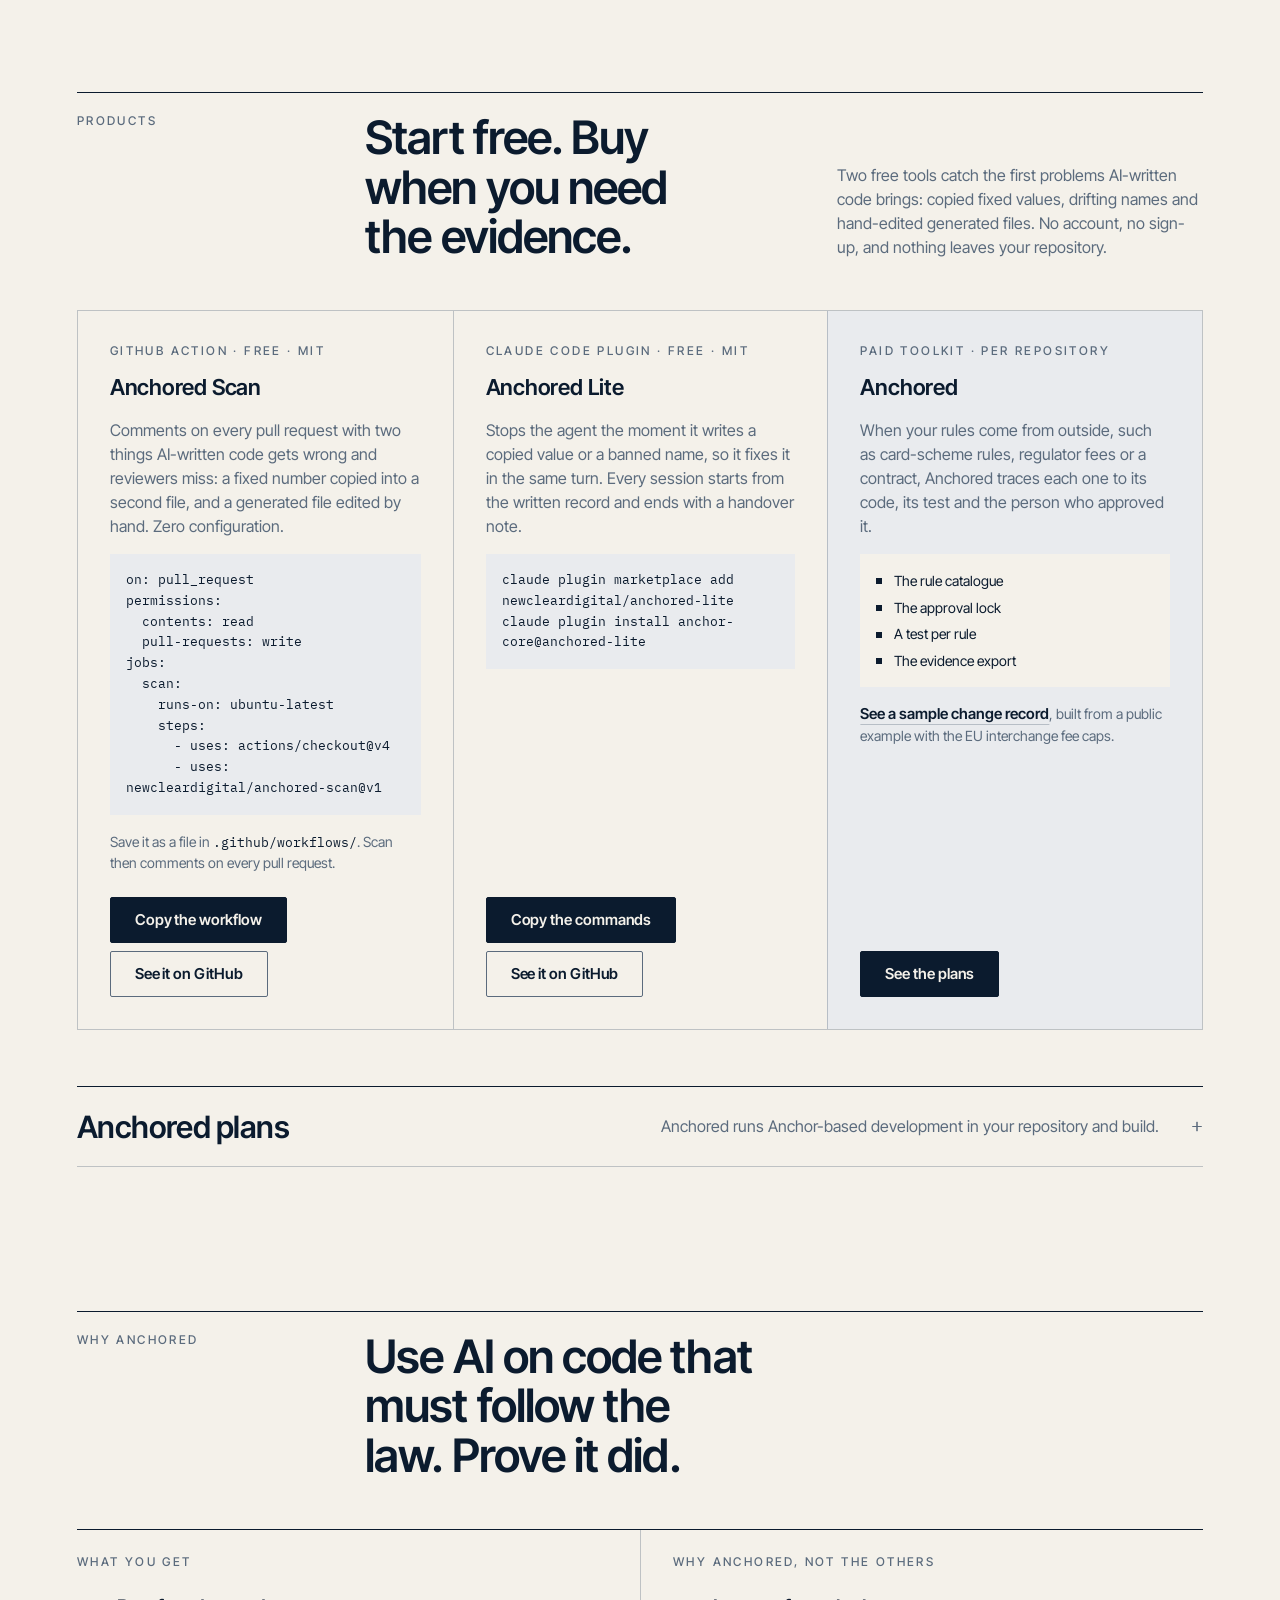
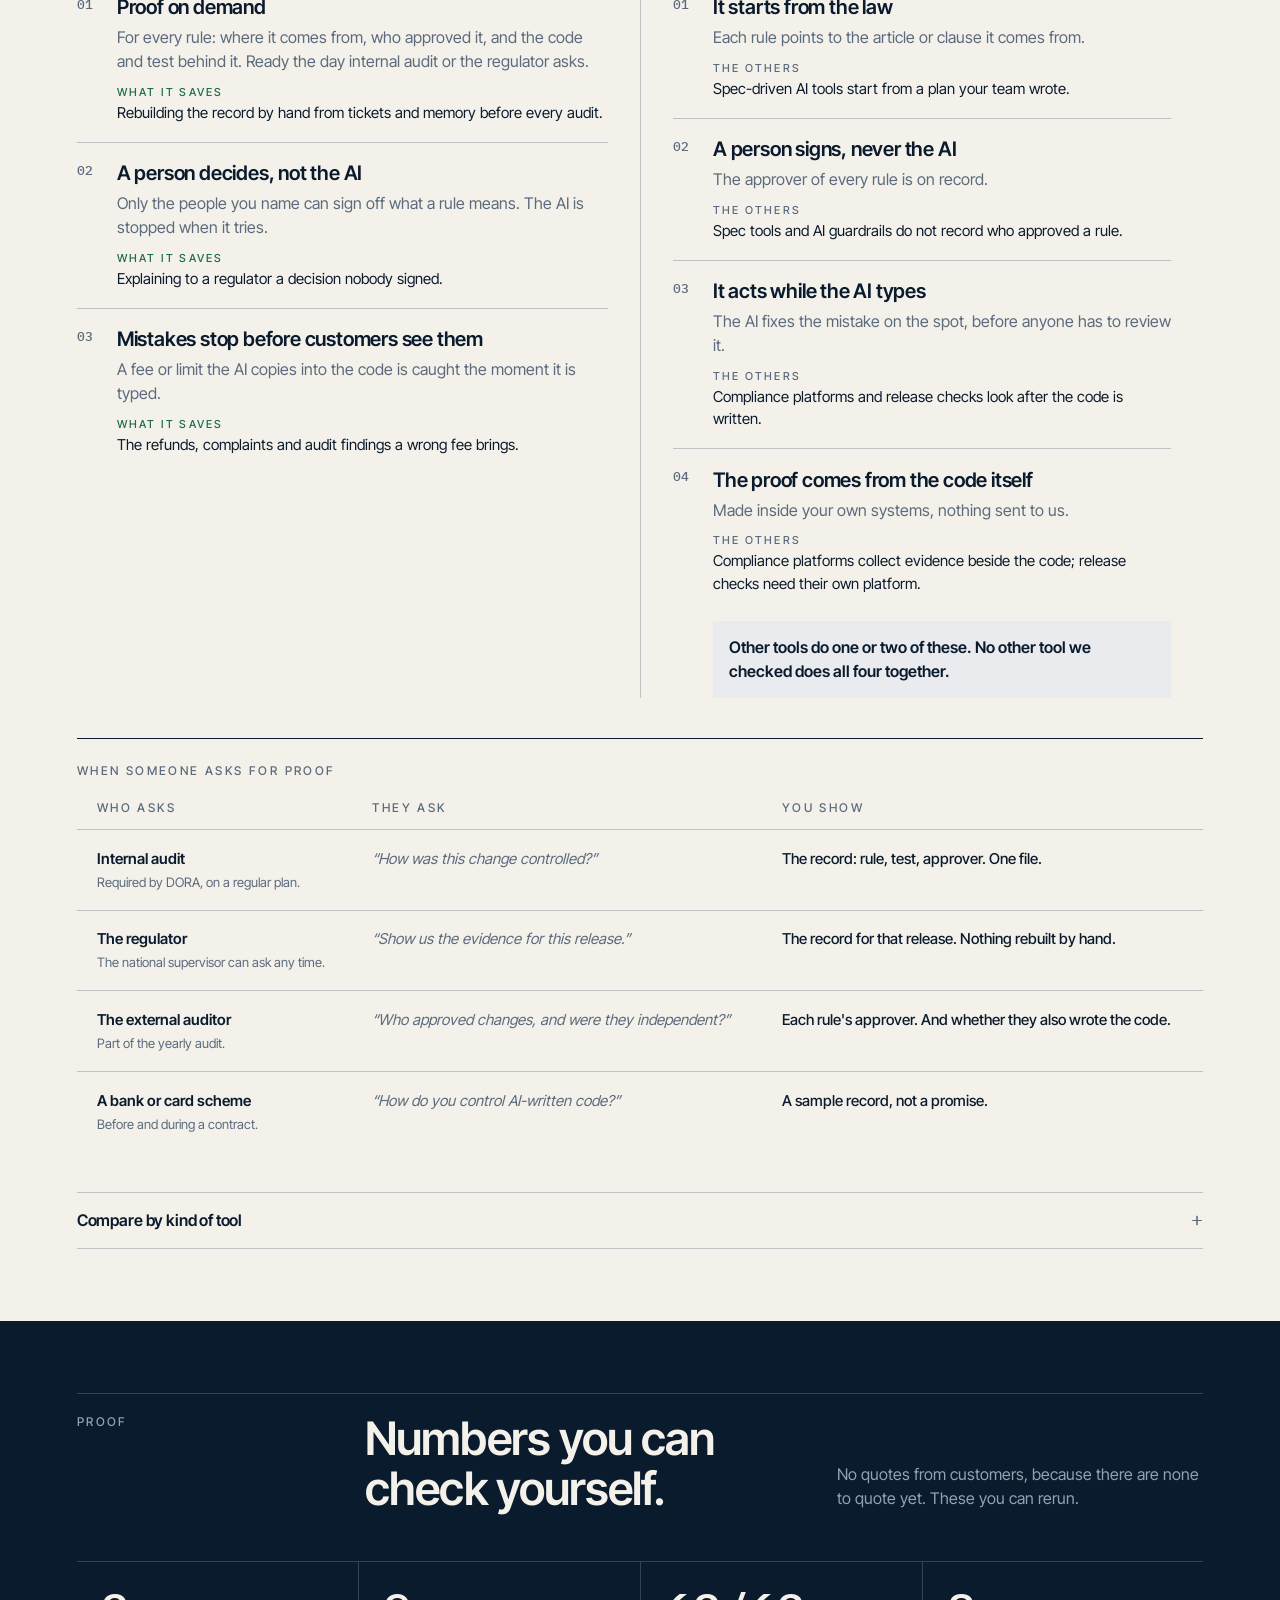
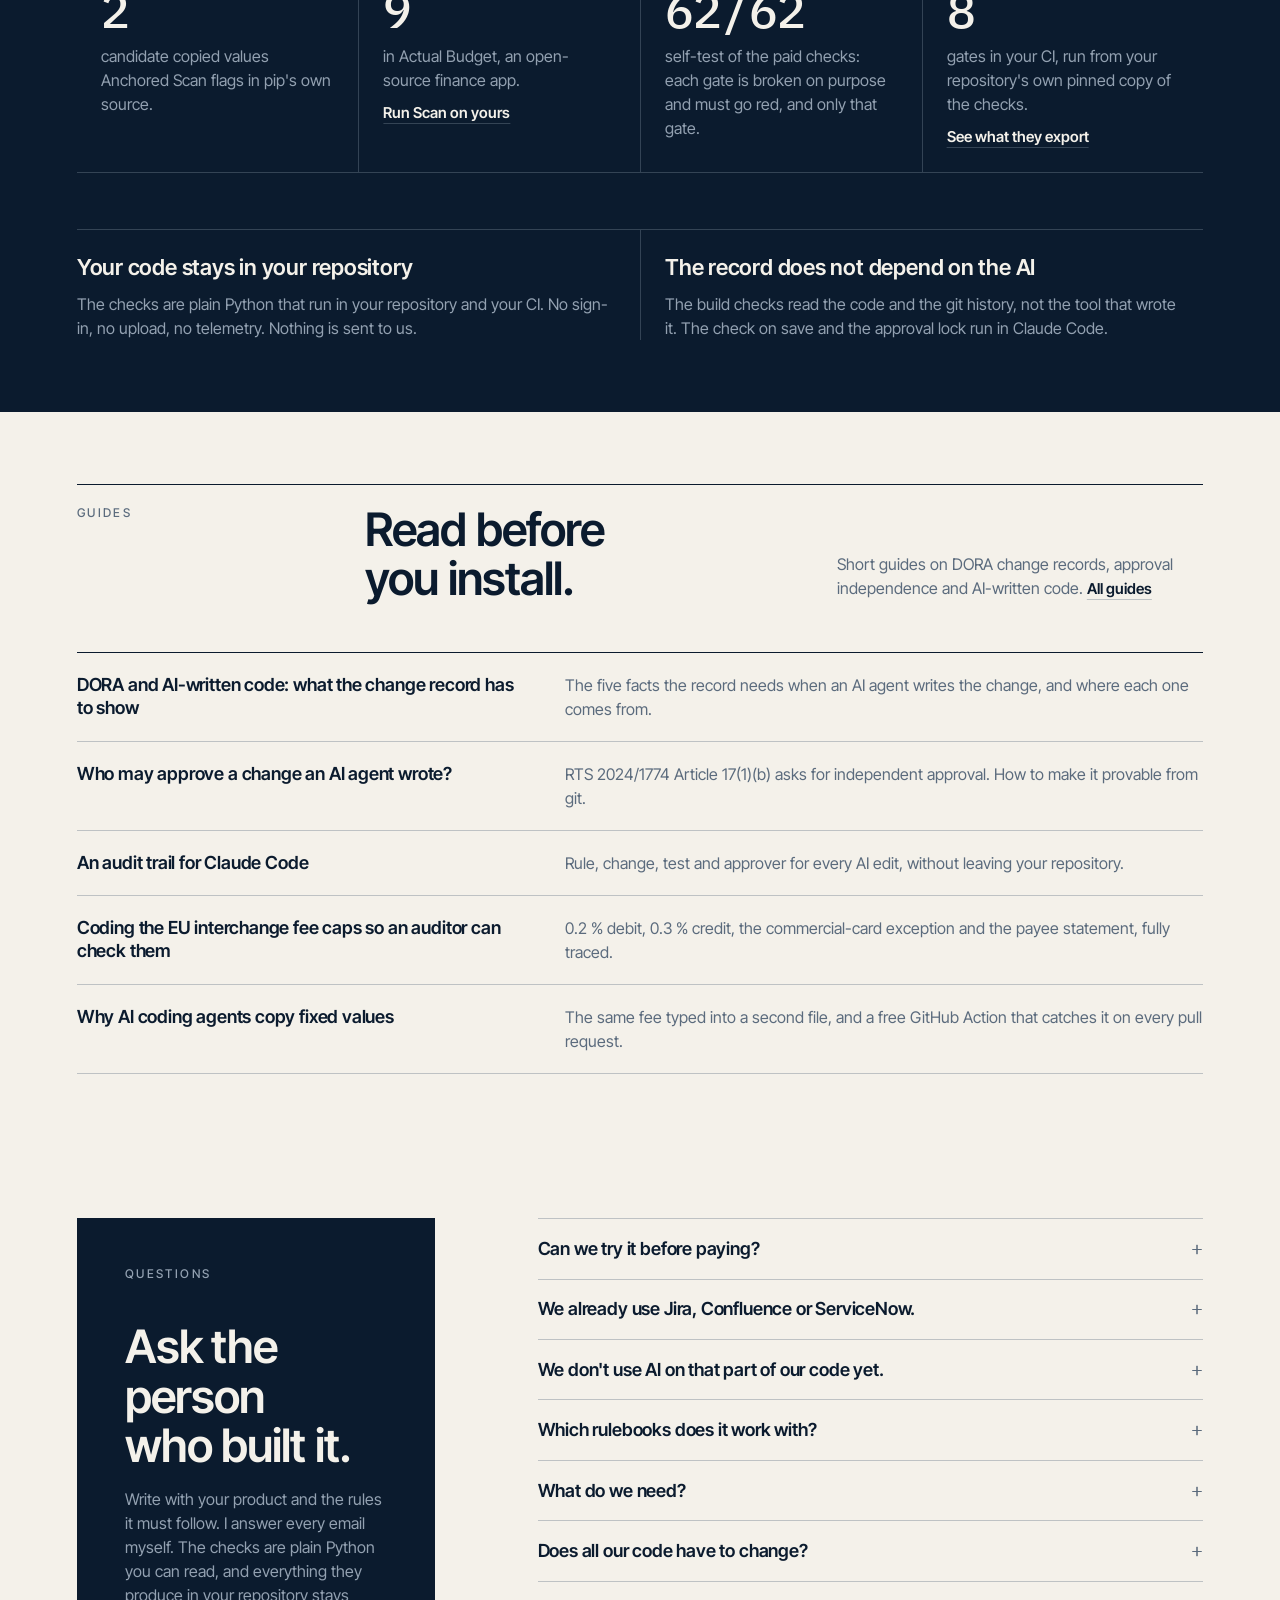
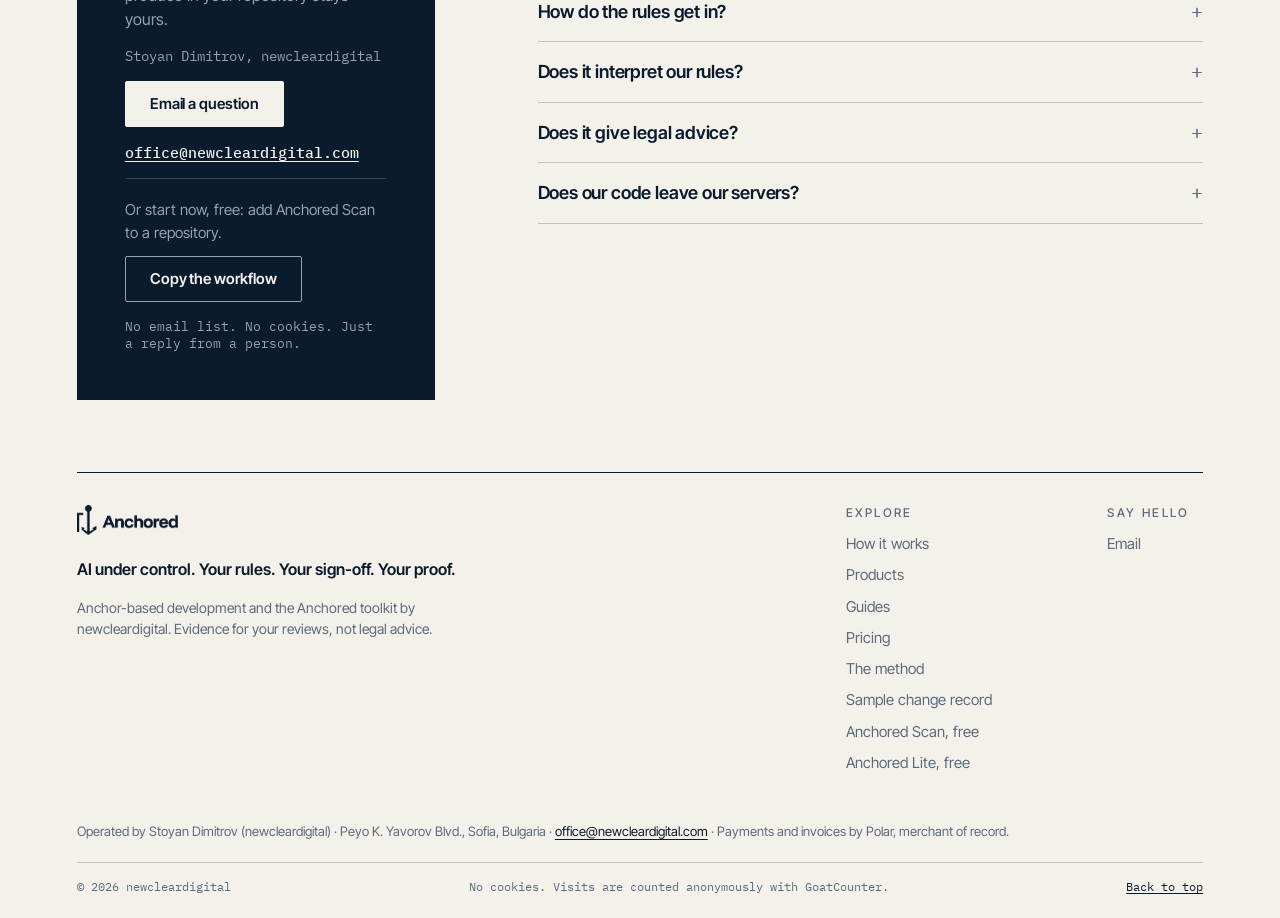
==== commit 7e20a65c: "Problem line 'Who checks both against the rule?'; Anchored 1.6.1 in product shots From anchor-develo" ====
--- a/index.html
+++ b/index.html
@@ -535,7 +535,7 @@
     return a * 0.2 / 100
 
 <span class="t-dim">The file is saved. The check runs and answers the agent:</span>
-<span class="t-bad">rule-anchor: src/fees/interchange.py breaks the project's own rules:</span>
+<span class="t-bad">Anchored: src/fees/interchange.py breaks the project's own rules:</span>
   line 36: 0.2 is a threshold from the authority — read it from `law`
 
 Fix it now, or mark a deliberate use `anchor-allow: &lt;why&gt;`.</pre>
@@ -543,7 +543,7 @@
       <div class="shot" role="tabpanel" id="shot-2" aria-labelledby="tab-2" hidden>
 <pre class="term"><span class="t-dim">The agent tries to mark IF-SCOPE-001 as signed off in docs/requirements.json.</span>
 <span class="t-dim">The edit is blocked before it happens:</span>
-<span class="t-bad">rule-anchor: this edit signs off or rewrites a signed-off reading: IF-SCOPE-001.</span>
+<span class="t-bad">Anchored: this edit signs off or rewrites a signed-off reading: IF-SCOPE-001.</span>
 Only a named approver signs a reading. Leave `verified`, `verified_by`, `verified_on` as they are, and do not change the text or reading of a signed-off requirement. To propose a new reading, set `verified` to false in the same edit.
 Ask the person who signs readings to approve it in their own terminal: python3 .anchor/gates/approve.py &lt;ID&gt;.</pre>
       </div>
@@ -556,11 +556,11 @@
 
 An ID not in the catalogue proves nothing. Add the requirement, or fix the typo.
 <span class="t-ok">OK</span>  no authority threshold outside law  ·  2 watched value(s), generated from the requirements
-<span class="t-ok">OK</span>  checks rule-anchor 1.6.0, fingerprint c01ddf7a96ee, intact
+<span class="t-ok">OK</span>  checks Anchored 1.6.1, fingerprint 7715b6ff279e, intact
 
 <span class="t-bad">GATES FAILED</span></pre>
       </div>
-      <figcaption>Real output, copied from a run on the public interchange-fees example (Anchored 1.6.0).</figcaption>
+      <figcaption>Real output, copied from a run on the public interchange-fees example (Anchored 1.6.1).</figcaption>
     </figure>
   </div>
 </div>
@@ -569,7 +569,7 @@
   <section class="problem" id="problem" aria-labelledby="problem-title">
     <div class="p-text">
       <p class="eyebrow">The problem</p>
-      <h2 class="p-head" id="problem-title">AI writes your code faster than anyone can check it.</h2>
+      <h2 class="p-head" id="problem-title">AI writes the code and the tests. Who checks both against the rule?</h2>
       <p class="p-line" data-at="2">In regulated software (fintech, insurance, anything bound by a law, standard or contract), <span class="hl red">&ldquo;the AI wrote it and it looks right&rdquo; won&rsquo;t pass an audit.</span></p>
       <p class="p-line" data-at="3">Teams must show that each rule from the outside authority <span class="hl">became code, was tested, and was checked by a named person.</span></p>
       <p class="p-line" data-at="4">Today that proof sits in <b>spreadsheets, Jira tickets and memory.</b></p>
@@ -624,7 +624,7 @@
       <div class="topbar" aria-hidden="true"><div class="dots"><i></i><i></i><i></i></div><span>interchange-fees / interchange.py</span><span class="live">Claude Code</span></div>
       <div class="editor-body" aria-hidden="true">
         <div class="seq s1"><span class="who">The agent writes</span><span class="code"><span class="ln">9</span><span>cap = amount * <span class="bad">0.2</span> / 100</span></span></div>
-        <div class="seq s2"><span class="verdict"><b>rule-anchor:</b> src/fees/interchange.py breaks the project's own rules:
+        <div class="seq s2"><span class="verdict"><b>Anchored:</b> src/fees/interchange.py breaks the project's own rules:
   line 9: 0.2 is a threshold from the authority — read it from `law`</span></div>
         <div class="seq s3"><span class="who">The agent fixes it</span><span class="code"><span class="ln">9</span><span>cap = amount * <span class="good">debit_cap_pct(day)</span> / 100<b class="cursor"></b></span></span></div>
         <div class="seq s4"><span class="verdict ok"><b>All checks pass.</b> 4 of 4 rules proved by a test.</span></div>
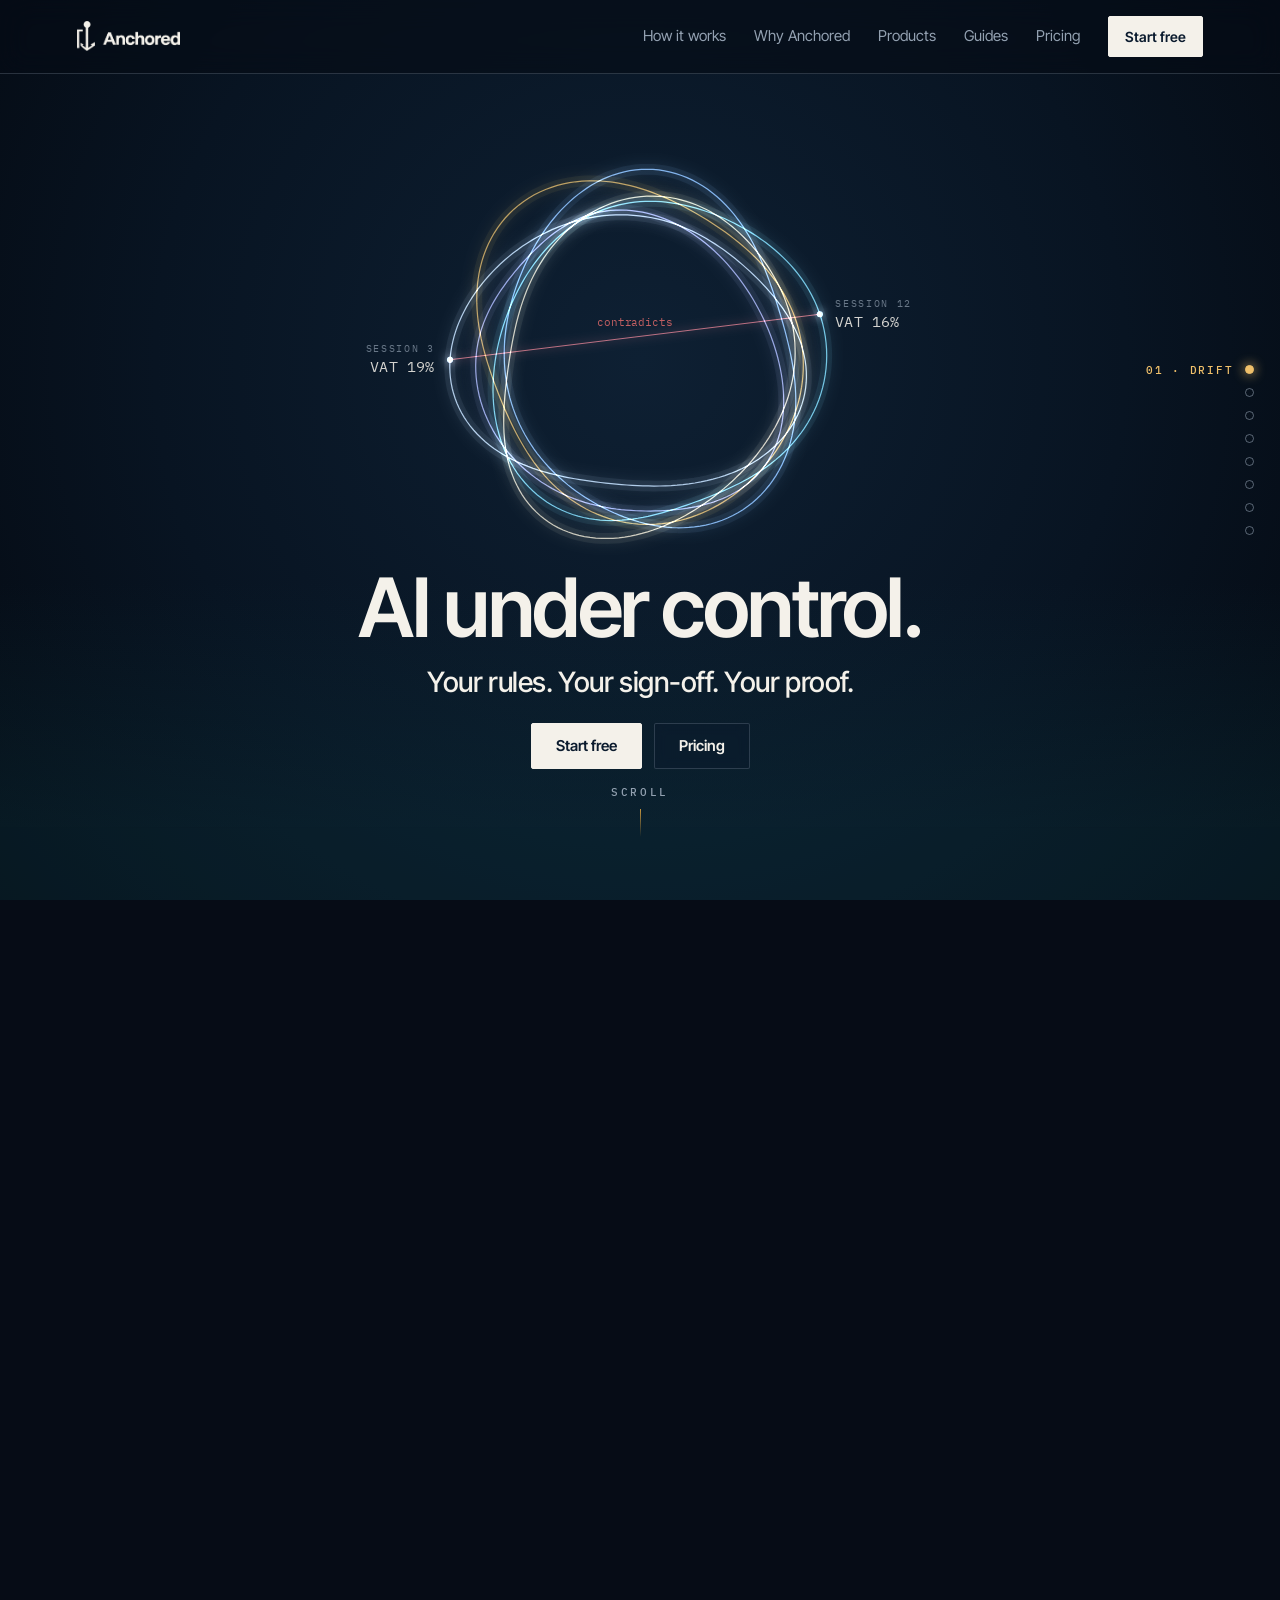
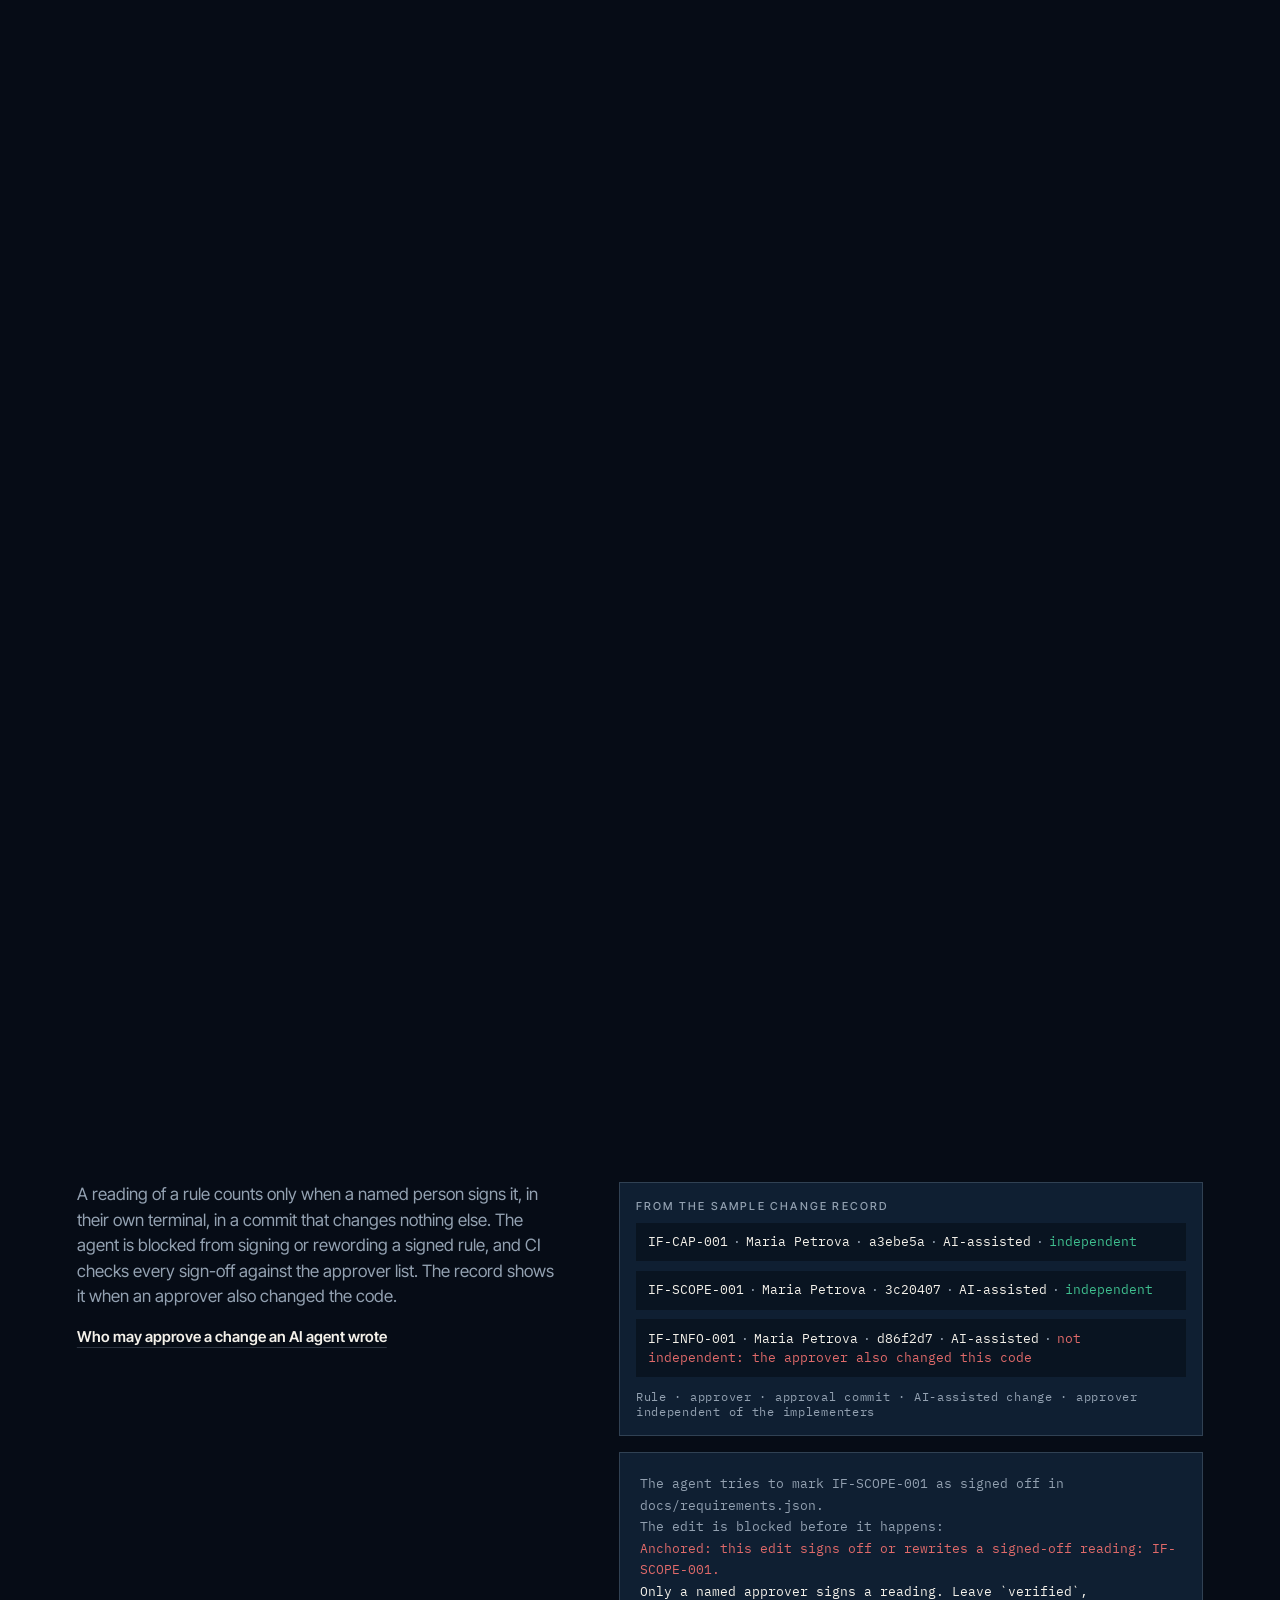
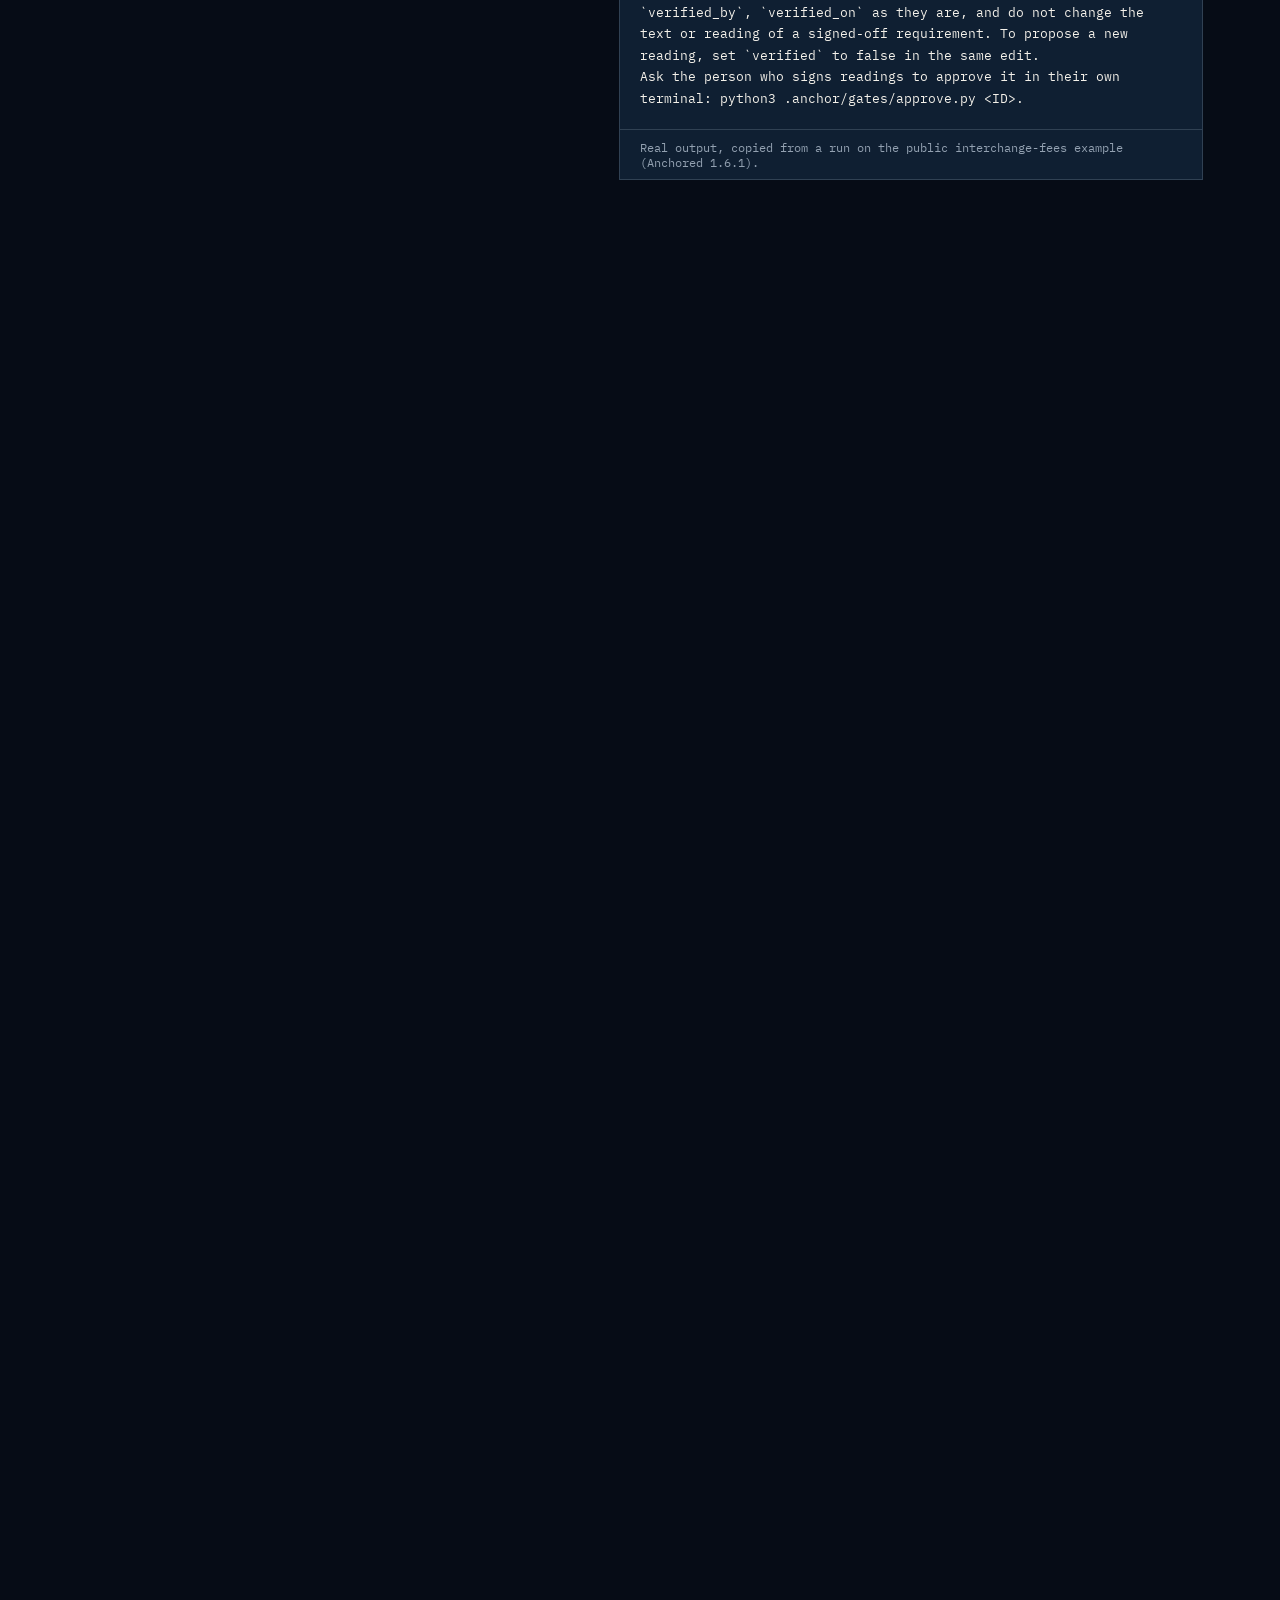
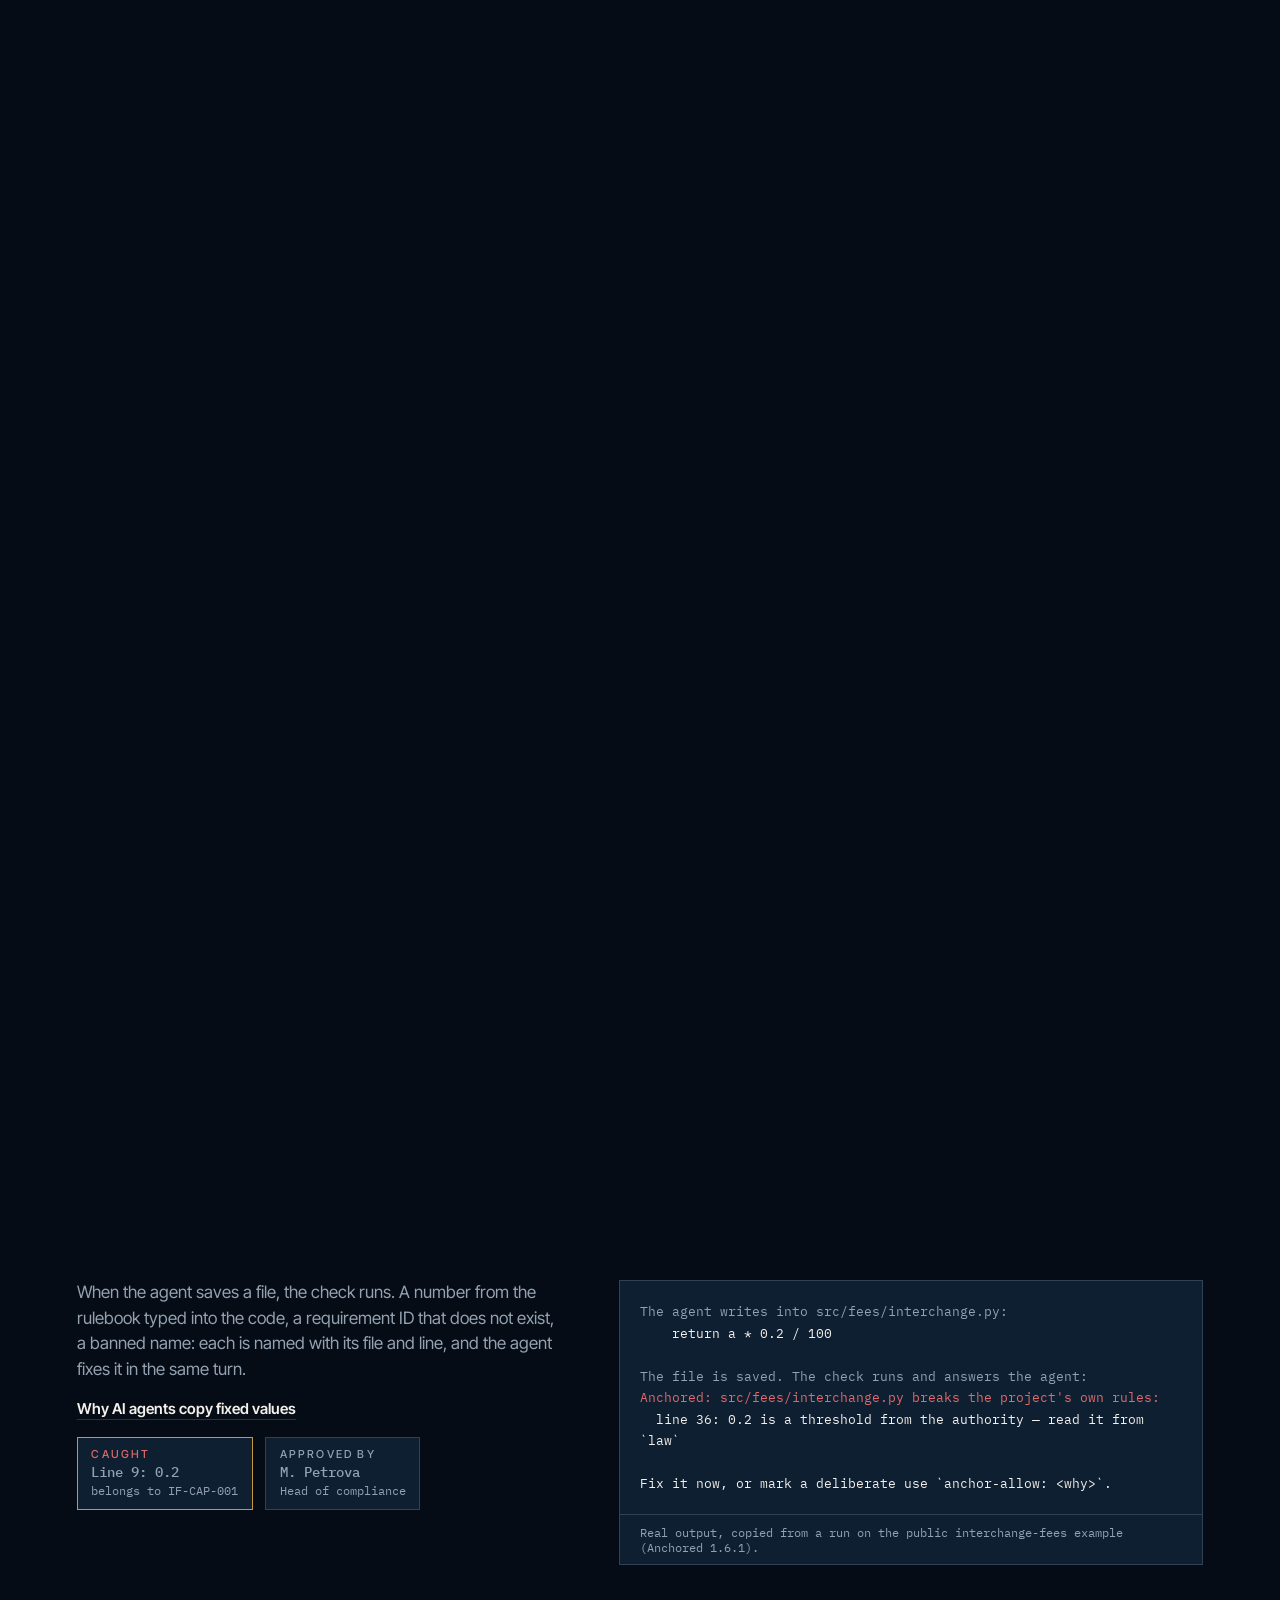
==== commit 598b440a: "Landing page told over the scroll film The page now runs over the Anchored film, drawn live on one c" ====
--- a/index.html
+++ b/index.html
@@ -16,240 +16,244 @@
 <link rel="preload" href="fonts/inter-tight.woff2" as="font" type="font/woff2" crossorigin>
 <link rel="preload" href="fonts/ibm-plex-mono-400.woff2" as="font" type="font/woff2" crossorigin>
 <style>
-/* Hallmark · shape: kept argument, recomposed · genre: modern-minimal · theme: brand (Anchored design system) · redesign: full
- * paper: #f4f1ea · accent: #c8963e (thread only) · display: Inter Tight · body: Inter Tight · hero: Stage · nav: kept · footer: kept · signature: the real check output beside the headline
- * axes: paper/sans/brass · posture: Stage · contrast: pass · fold: pass · job: sign up (start free) · v2.0.0 */
-/* Hallmark · pre-emit critique: P4 H4 E4 S5 R4 V3 · weakest: V, the brand fixes the look; varied the compositions instead (stage hero, rows, index, table, figures) */
-/* Hallmark · brand holds over 54, 63, 64, 67: the Anchored design system sets tracked uppercase labels and mono record lines joined by spaced middle dots (owner's choice, 2026-11-03) */
-/* Hallmark · kept "—" inside the product shots · it is real check output, copied verbatim */
-/* Anchored design system (Design System artifact "Anchored", 2026-11-02): navy-dominant, square,
-   quiet, one brass thread of accent. Green and red mean status only and always come with the word.
-   Fonts are self-hosted (npm @fontsource, SIL OFL): the page loads no fonts from other servers. */
+/* The scroll film: the page is told over the Anchored film (3d/js/film.js), drawn live on one canvas.
+   Each chapter is one beat of the film: "play" scrubs the beat with its headline at the bottom,
+   "read" holds the beat's last frame, dimmed, under the details. Navy only: the film is the ground.
+   Anchored design system: square, quiet, one brass thread; green and red mean status and come with the word. */
 @font-face{font-family:"Inter Tight";src:url(fonts/inter-tight.woff2) format("woff2");font-weight:100 900;font-display:swap}
 @font-face{font-family:"IBM Plex Mono";src:url(fonts/ibm-plex-mono-400.woff2) format("woff2");font-weight:400;font-display:swap}
 @font-face{font-family:"IBM Plex Mono";src:url(fonts/ibm-plex-mono-500.woff2) format("woff2");font-weight:500;font-display:swap}
 
 :root{
-  /* primitives */
-  --navy:#0b1b2e; --paper:#f4f1ea; --brass:#c8963e; --verified-green:#2e9e78; --refused-red:#c73e3e; --slate:#5b6b7d;
-  --navy-sunken:#13263b; --navy-muted:#93a1b1;
-  --navy-hair:rgba(147,161,177,.3); --navy-danger:#e06a6a; --navy-success-fill:rgba(46,158,120,.16); --navy-danger-fill:rgba(224,106,106,.14);
-  --scrim:rgba(11,27,46,.6);
-  /* semantic, light theme (Paper) */
-  --surface:var(--paper); --sunken:#e9ebee; --ink:var(--navy); --muted:var(--slate); --border:var(--slate);
-  --hair:rgba(91,107,125,.35); --success:#1a6b50; --danger:#b23535; --focus:var(--navy);
-  --success-fill:rgba(46,158,120,.12); --danger-fill:rgba(199,62,62,.10); --accent-fill:rgba(200,150,62,.28);
+  --navy:#0b1b2e; --paper:#f4f1ea; --brass:#c8963e; --gold:#f0c06a;
+  --surface:var(--navy); --sunken:rgba(19,38,59,.78); --ink:var(--paper); --muted:#93a1b1; --border:#93a1b1;
+  --hair:rgba(147,161,177,.26); --success:#3fbf8f; --danger:#e06a6a; --focus:var(--brass);
+  --success-fill:rgba(46,158,120,.16); --danger-fill:rgba(224,106,106,.16); --accent-fill:rgba(200,150,62,.34);
   --sans:"Inter Tight","Helvetica Neue",Arial,sans-serif;
   --mono:"IBM Plex Mono",ui-monospace,Menlo,monospace;
   --pad:clamp(16px,6vw,96px);
-  color-scheme:light;
+  color-scheme:dark;
 }
-@media (prefers-color-scheme:dark){:root:not([data-theme="light"]){
-  --surface:var(--navy); --sunken:var(--navy-sunken); --ink:var(--paper); --muted:var(--navy-muted); --border:var(--navy-muted);
-  --hair:rgba(147,161,177,.3); --success:var(--verified-green); --danger:#e06a6a; --focus:var(--brass);
-  --success-fill:rgba(46,158,120,.16); --danger-fill:rgba(224,106,106,.14); --accent-fill:rgba(200,150,62,.32);
-  color-scheme:dark}}
-:root[data-theme="dark"]{
-  --surface:var(--navy); --sunken:var(--navy-sunken); --ink:var(--paper); --muted:var(--navy-muted); --border:var(--navy-muted);
-  --hair:rgba(147,161,177,.3); --success:var(--verified-green); --danger:#e06a6a; --focus:var(--brass);
-  --success-fill:rgba(46,158,120,.16); --danger-fill:rgba(224,106,106,.14); --accent-fill:rgba(200,150,62,.32);
-  color-scheme:dark}
-/* A navy band looks the same in both themes: the brand's dark ground. */
-.band{
-  --surface:var(--navy); --sunken:var(--navy-sunken); --ink:var(--paper); --muted:var(--navy-muted); --border:var(--navy-muted);
-  --hair:var(--navy-hair); --success:var(--verified-green); --danger:var(--navy-danger); --focus:var(--brass);
-  --success-fill:var(--navy-success-fill); --danger-fill:var(--navy-danger-fill);
-  background:var(--surface); color:var(--ink); color-scheme:dark}
-@media (prefers-color-scheme:dark){:root:not([data-theme="light"]) .band{border-block:1px solid var(--hair)}}
-:root[data-theme="dark"] .band{border-block:1px solid var(--hair)}
-
 *,*::before,*::after{box-sizing:border-box}
 [hidden]{display:none!important}
-html{scroll-behavior:smooth;-webkit-text-size-adjust:100%;overflow-x:clip}
-body{margin:0;background:var(--surface);color:var(--ink);font:400 1rem/1.5 var(--sans);-webkit-font-smoothing:antialiased;overflow-x:clip}
+html{scroll-behavior:smooth;-webkit-text-size-adjust:100%;overflow-x:clip;background:#060c16}
+body{margin:0;background:#060c16;color:var(--ink);font:400 1rem/1.5 var(--sans);-webkit-font-smoothing:antialiased;overflow-x:clip}
 h1,h2,h3,p,ul,ol,figure{margin:0}
 ul,ol{padding:0;list-style:none}
 a{color:var(--ink);text-underline-offset:.2em;text-decoration-thickness:1px}
 a:focus-visible,button:focus-visible,summary:focus-visible{outline:2px solid var(--focus);outline-offset:2px}
-.shell{max-width:1440px;margin:0 auto;padding-inline:var(--pad)}
-.skip{position:absolute;left:-999px}.skip:focus{left:16px;top:.5rem;z-index:9;background:var(--surface);padding:.5rem .8rem;border:1px solid var(--border)}
-
-h1,h2,h3{font-family:var(--sans);font-weight:600;color:inherit}
-h1{font-size:clamp(2.75rem,6vw,4.5rem);line-height:1.05;letter-spacing:-.025em;text-wrap:balance}
-h2{font-size:clamp(2rem,3.6vw,3rem);line-height:1.08;letter-spacing:-.02em;text-wrap:balance}
+.shell{max-width:1280px;margin:0 auto;padding-inline:var(--pad)}
+.skip{position:absolute;left:-999px}.skip:focus{left:16px;top:.5rem;z-index:20;background:var(--surface);padding:.5rem .8rem;border:1px solid var(--border)}
+h1,h2,h3{font-family:var(--sans);font-weight:600;color:inherit;text-wrap:balance;overflow-wrap:break-word}
+h1{font-size:clamp(2.75rem,6.4vw,5.5rem);line-height:1.02;letter-spacing:-.03em}
+h2{font-size:clamp(1.9rem,3.6vw,3rem);line-height:1.08;letter-spacing:-.02em}
 h3{font-size:1.375rem;line-height:1.27;letter-spacing:-.01em}
-.lede{color:var(--muted);font-size:1.25rem;line-height:1.5;max-width:34rem}
-.lede strong{color:var(--ink);font-weight:600}
-.eyebrow{font:500 .75rem/1.33 var(--sans);letter-spacing:.2em;text-transform:uppercase;color:var(--muted)}
-
-/* Buttons: square, ink fill (primary) or border outline (secondary); never brass, green or red */
-.button{display:inline-flex;align-items:center;justify-content:center;gap:.5rem;border:1px solid var(--ink);border-radius:2px;padding:.75rem 1.5rem;background:var(--ink);color:var(--surface);font:600 .9375rem/1.33 var(--sans);letter-spacing:-.005em;text-decoration:none;white-space:nowrap;cursor:pointer}
-.button:hover{background:color-mix(in srgb,var(--ink) 86%,var(--surface))}
-.button.ghost{background:transparent;color:var(--ink);border-color:var(--border)}
-.button.ghost:hover{background:var(--sunken)}
-.button.light{background:var(--ink);color:var(--surface)}
+.eyebrow{font:500 .75rem/1.33 var(--mono);letter-spacing:.24em;text-transform:uppercase;color:var(--brass)}
+
+/* the film and its dimmer */
+#film{position:fixed;inset:0;width:100%;height:100%;display:block;z-index:0}
+.scrim{position:fixed;inset:0;z-index:0;background:#050b14;opacity:0;pointer-events:none}
+main,.site-footer,.site-header{position:relative;z-index:1}
+
+/* Buttons: square; paper fill (primary) or hairline outline (secondary) */
+.button{display:inline-flex;align-items:center;justify-content:center;gap:.5rem;border:1px solid var(--ink);border-radius:2px;padding:.75rem 1.5rem;background:var(--ink);color:var(--navy);font:600 .9375rem/1.33 var(--sans);text-decoration:none;white-space:nowrap;cursor:pointer}
+.button:hover{background:#fff}
+.button:active{transform:translateY(1px)}
+.button.ghost{background:rgba(11,27,46,.4);color:var(--ink);border-color:var(--hair);backdrop-filter:blur(6px)}
+.button.ghost:hover{border-color:var(--ink)}
 .text-link{display:inline-flex;gap:.4rem;align-items:center;font-weight:600;font-size:.9375rem;color:var(--ink);text-decoration:underline;text-decoration-color:var(--hair);text-underline-offset:.3em}
-.text-link:hover{text-decoration-color:currentColor}
-
-/* Header */
-.site-header{display:grid;grid-template-columns:minmax(0,1fr) auto minmax(0,1fr);align-items:center;gap:1.5rem;padding-block:1.25rem;border-bottom:1px solid var(--hair)}
-.brand{justify-self:center;display:inline-flex;align-items:center;text-decoration:none}
-.brand img{display:block;height:34px;width:auto}
-.logo-paper{display:none!important}
-.band .logo-navy{display:none!important}.band .logo-paper{display:block!important}
-@media (prefers-color-scheme:dark){:root:not([data-theme="light"]) .logo-navy{display:none!important}:root:not([data-theme="light"]) .logo-paper{display:block!important}}
-:root[data-theme="dark"] .logo-navy{display:none!important}:root[data-theme="dark"] .logo-paper{display:block!important}
-.nav{display:flex;align-items:center;gap:2rem;font-size:.9375rem;color:var(--muted)}.nav.right{justify-self:end}
+.text-link:hover{text-decoration-color:var(--brass)}
+
+/* Header: over the film, fading to it */
+.site-header{position:fixed;inset:0 0 auto;z-index:10;display:flex;align-items:center;gap:1.5rem;padding-block:1rem;background:rgba(6,12,22,.62);backdrop-filter:blur(14px);-webkit-backdrop-filter:blur(14px);border-bottom:1px solid var(--hair);max-width:none;padding-inline:max(var(--pad),calc((100% - 1280px) / 2 + var(--pad)))}
+.brand{display:inline-flex;align-items:center;text-decoration:none;margin-right:auto}
+.brand img{display:block;height:30px;width:auto}
+.nav{display:flex;align-items:center;gap:1.75rem;font-size:.9375rem;color:var(--muted)}
 .nav a{color:inherit;text-decoration:none}
 .nav a:hover{color:var(--ink)}
-.header-cta{padding:.6rem 1rem;border:1px solid var(--ink);border-radius:2px;font-size:.875rem;font-weight:600;color:var(--surface)!important;background:var(--ink);white-space:nowrap}
-.header-cta span{margin-left:.4rem}
-@media (max-width:860px){.site-header{grid-template-columns:auto minmax(0,1fr)}.brand{justify-self:start}.brand img{height:28px}}
-@media (max-width:400px){.brand img{height:24px}.header-cta{padding:.55rem .75rem;font-size:.8rem}}
-
-/* Contact window */
-dialog.contact-box{border:1px solid var(--border);border-radius:0;padding:0;width:min(30rem,calc(100% - 32px));background:var(--surface);color:var(--ink)}
-dialog.contact-box::backdrop{background:var(--scrim)}
-.cb{padding:1.5rem;display:flex;flex-direction:column;gap:1rem}
-.cb-head{display:flex;justify-content:space-between;align-items:start;gap:1rem}
-.cb h2{font-size:1.375rem;letter-spacing:-.01em}
-.cb p{color:var(--muted);font-size:1rem}
-.cb-x{border:0;background:transparent;color:var(--muted);font:400 1.6rem/1 var(--sans);cursor:pointer;padding:.1rem .4rem}
-.cb-x:hover{color:var(--ink)}
-.cb-addr{display:flex;align-items:center;justify-content:space-between;gap:.8rem;padding:.4rem .4rem .4rem .9rem;background:var(--sunken)}
-.cb-addr b{font:500 .9375rem var(--mono);overflow-wrap:anywhere}
-.cb-copy{font:600 .875rem var(--sans);border:1px solid var(--ink);background:var(--ink);color:var(--surface);border-radius:2px;padding:.6rem .9rem;cursor:pointer;white-space:nowrap}
-.cb-ways{display:grid;grid-template-columns:repeat(3,minmax(0,1fr));gap:.5rem}
-.cb-ways a{display:flex;justify-content:center;font-weight:600;font-size:.875rem;text-decoration:none;color:var(--ink);border:1px solid var(--border);border-radius:2px;padding:.7rem .4rem;text-align:center}
-.cb-ways a:hover{background:var(--sunken)}
-@media (max-width:480px){.cb-ways{grid-template-columns:1fr}}
-
-/* Hero: navy ground, headline top-left, a brass thread from the rule to the line of code */
-.hero-copy{display:flex;flex-direction:column;gap:1.5rem}
-
-.hero-art{position:relative;padding:4.5rem 0 2rem}
-.editor-card{position:relative;z-index:1;background:var(--sunken);color:var(--ink);border:1px solid var(--hair)}
-.topbar{display:flex;align-items:center;gap:.75rem;padding:.65rem 1rem;border-bottom:1px solid var(--hair);color:var(--muted);font:500 .75rem/1.33 var(--mono);letter-spacing:.06em}
-.dots{display:none}
-.live{margin-left:auto;display:inline-flex;align-items:center;gap:.4rem;color:var(--muted)}
-.live i{width:6px;height:6px;background:var(--brass)}
-.editor-body{padding:1.25rem 1rem 1.1rem;font:400 clamp(.75rem,1.05vw,.875rem)/1.6 var(--mono);letter-spacing:.01em}
-.who{display:block;color:var(--muted);font:500 .6875rem/1.4 var(--sans);letter-spacing:.2em;text-transform:uppercase;margin-bottom:.25rem}
-.code{display:flex;white-space:pre-wrap}
-.ln{flex:none;width:2.4em;color:var(--muted);user-select:none}
-.seq + .seq{margin-top:.9rem}
-.bad{color:var(--danger);text-decoration:line-through;text-decoration-thickness:1px}
-.good{color:var(--ink);box-shadow:inset 0 -2px 0 var(--brass)}
-.verdict{display:block;margin-top:.35rem;padding:.65rem .8rem;border-left:2px solid var(--danger);background:var(--danger-fill);white-space:pre-wrap}
-.verdict b{color:var(--danger);font-weight:500}
-.verdict.ok{border-left-color:var(--success);background:var(--success-fill)}
-.verdict.ok b{color:var(--success)}
-.editor-footer{display:flex;justify-content:space-between;gap:1rem;padding:.65rem 1rem;border-top:1px solid var(--hair);color:var(--muted);font:400 .75rem var(--mono)}
-.editor-footer b{color:var(--ink);font-weight:500}
-.cursor{display:inline-block;width:.55em;height:1.05em;vertical-align:-.18em;margin-left:2px;background:var(--brass);animation:blink 1s steps(1) infinite}
-@keyframes blink{50%{opacity:0}}
-/* Floating notes become record chips; the top one is the brass tag the thread hangs from */
-.floating-note{position:absolute;z-index:2;display:flex;flex-direction:column;gap:2px;padding:.6rem .85rem;background:var(--surface);border:1px solid var(--hair);font:400 .8125rem/1.35 var(--mono);color:var(--ink)}
-.floating-note span{color:var(--muted);font:500 .6875rem var(--sans);letter-spacing:.2em;text-transform:uppercase}
-.floating-note b{font:500 .875rem var(--mono)}
-.floating-note small{color:var(--muted);font-size:.75rem}
-.floating-note .sg{font:500 .875rem var(--mono);color:var(--ink)}
-.note-top{bottom:calc(100% - 3.75rem);left:0;border-color:var(--brass)}
-.note-top span{color:var(--danger)}
-.note-top::after{content:"";position:absolute;left:.5rem;top:100%;width:1.5px;height:6.4rem;background:var(--brass)}
-.note-bottom{position:relative;margin-left:auto;width:max-content;border-top:0}
-@media (prefers-reduced-motion:no-preference){
-  .seq{opacity:0;animation:in .4s ease forwards}
-  .s1{animation-delay:.3s}.s2{animation-delay:1.3s}.s3{animation-delay:2.5s}.s4{animation-delay:3.3s}
-  .js .editor-card:not(.play) .seq{animation:none}
-  @keyframes in{to{opacity:1}}
-}
-@media (prefers-reduced-motion:reduce){html{scroll-behavior:auto}.cursor{animation:none}}
-@media (max-width:640px){.hero-art{padding:4.25rem 0 1rem}.editor-body{padding:1rem .85rem}}
-
-/* Signal strip */
-
-/* Sections: tracked label | title | text, divided by hairline rules */
-section{padding-block:clamp(4rem,9vw,6rem)}
-.intro{display:grid;grid-template-columns:.7fr 1.2fr 1fr;align-items:end;gap:1.5rem 2rem;margin-bottom:3rem;padding-top:1.25rem;border-top:1px solid var(--ink)}
-.intro .eyebrow{align-self:start}
-.intro > p:last-child{max-width:24rem;margin:0 0 .2rem auto;color:var(--muted);line-height:1.5}
-@media (max-width:980px){.intro{grid-template-columns:1fr 1.3fr}.intro .eyebrow{grid-column:1/-1}.intro > p:last-child{margin-left:0}}
-@media (max-width:640px){.intro{display:block;margin-bottom:2rem}.intro .eyebrow{margin:0 0 1rem}.intro > p:last-child{margin-top:1rem;max-width:none}}
-
-/* Status tags: mono word with a square dot, outlined in its status colour */
-.tag,.outcome span,td .ok{display:inline-flex;align-items:center;gap:.4rem;font:400 .8125rem/1.38 var(--mono);padding:2px .5rem;border:1px solid currentColor;border-radius:2px;white-space:nowrap}
-.tag::before,.outcome span::before,td .ok::before{content:"";width:6px;height:6px;background:currentColor}
-td .ok{color:var(--success)}
-
-/* The four controls: columns divided by hairline verticals */
-
-/* The record: navy band, a data well */
-.product-window{background:var(--sunken);border:1px solid var(--hair)}
+.header-cta{padding:.55rem 1rem;border:1px solid var(--ink);border-radius:2px;font-size:.875rem;font-weight:600;color:var(--navy)!important;background:var(--ink);white-space:nowrap}
+@media (max-width:860px){.nav a:not(.header-cta){display:none}.brand img{height:26px}}
+
+/* Chapter rail: one dot per beat */
+.rail{position:fixed;right:clamp(10px,2vw,28px);top:50%;transform:translateY(-50%);z-index:9;display:flex;flex-direction:column;gap:14px}
+.rail a{position:relative;display:block;width:9px;height:9px;border:1px solid var(--muted);border-radius:50%;opacity:.6}
+.rail a.on{background:var(--gold);border-color:var(--gold);opacity:1;box-shadow:0 0 12px var(--gold)}
+.rail a span{position:absolute;right:20px;top:50%;transform:translateY(-50%);font:500 .6875rem var(--mono);letter-spacing:.16em;text-transform:uppercase;color:var(--muted);white-space:nowrap;opacity:0;transition:opacity .2s}
+.rail a:hover span,.rail a.on span{opacity:1}
+.rail a.on span{color:var(--gold)}
+@media (max-width:760px){.rail{display:none}}
+
+/* Play: a sticky stage over the film; each caption owns a stretch of the scroll */
+.stage{position:sticky;top:0;height:100vh;height:100svh;pointer-events:none}
+.cap{position:absolute;inset:auto 0 clamp(1.75rem,7vh,4.5rem);margin:0 auto;width:min(62rem,calc(100% - 2 * var(--pad)));display:flex;flex-direction:column;align-items:center;gap:1rem;text-align:center;opacity:0;visibility:hidden}
+.cap a,.cap button{pointer-events:auto}
+.cap .say{font:300 clamp(1.4rem,2.6vw,2.25rem)/1.28 var(--sans);letter-spacing:-.01em;color:var(--ink);text-wrap:balance}
+.cap .say b{font-weight:500}
+.cap h2{font-size:clamp(2rem,4vw,3.5rem)}
+.slogan{font:500 clamp(1.25rem,2.2vw,1.75rem)/1.2 var(--sans);letter-spacing:-.015em}
+.hero-actions{display:flex;flex-wrap:wrap;justify-content:center;gap:.75rem;margin-top:.5rem}
+.for-line{font:400 .8125rem/1.5 var(--mono);color:var(--muted);max-width:34rem}
+.hint-scroll{font:500 .6875rem var(--mono);letter-spacing:.24em;text-transform:uppercase;color:var(--muted)}
+.hint-scroll::after{content:"";display:block;width:1px;height:28px;margin:.6rem auto 0;background:linear-gradient(var(--brass),transparent)}
+/* highlight that draws in with the words */
+.hl{background:linear-gradient(transparent 64%,var(--accent-fill) 64%) no-repeat 0 0/var(--hl,0%) 100%}
+.hl.red{background-image:linear-gradient(transparent 64%,var(--danger-fill) 64%)}
+.w{display:inline-block;will-change:opacity,filter,transform}
+
+/* Read: details over the dimmed film */
+.read{padding-block:18vh 22vh}
+.read .shell > * + *{margin-top:clamp(2.5rem,5vw,4rem)}
+.rv{opacity:0;transform:translateY(28px);transition:opacity .8s ease,transform .8s cubic-bezier(.2,.7,.2,1)}
+.rv.in{opacity:1;transform:none}
+.intro{display:grid;grid-template-columns:minmax(0,1.1fr) minmax(0,1fr);align-items:end;gap:1.25rem 3rem;padding-top:1.25rem;border-top:1px solid var(--brass)}
+.intro .eyebrow{grid-column:1/-1}
+.intro > p:last-child:not(.eyebrow){color:var(--muted);max-width:28rem;justify-self:end}
+@media (max-width:860px){.intro{grid-template-columns:minmax(0,1fr)}.intro > p:last-child:not(.eyebrow){justify-self:start}}
+.row{display:grid;grid-template-columns:minmax(0,.9fr) minmax(0,1.1fr);gap:clamp(2rem,5vw,5rem);align-items:start}
+.row-text{display:flex;flex-direction:column;gap:1rem;align-items:flex-start;font-size:1.0625rem;color:var(--muted)}
+.row-text h3{font-size:clamp(1.6rem,2.6vw,2.25rem);line-height:1.12;letter-spacing:-.02em;color:var(--ink)}
+.row-pic{min-width:0;display:flex;flex-direction:column;gap:1rem}
+@media (max-width:900px){.row{grid-template-columns:minmax(0,1fr)}}
+.panel{background:var(--sunken);border:1px solid var(--hair);backdrop-filter:blur(10px)}
+.term{margin:0;padding:1.25rem;font:400 .8125rem/1.65 var(--mono);color:var(--ink);white-space:pre-wrap;overflow-wrap:anywhere}
+.t-dim{color:var(--muted)}.t-bad{color:var(--danger)}.t-ok{color:var(--success)}
+.panel figcaption,.panel .cap-line{padding:.6rem 1.25rem;border-top:1px solid var(--hair);font:400 .75rem var(--mono);color:var(--muted)}
+.notes{display:flex;flex-wrap:wrap;gap:.75rem}
+.note{display:flex;flex-direction:column;gap:2px;padding:.6rem .85rem;background:var(--sunken);border:1px solid var(--hair);font:400 .8125rem/1.35 var(--mono);backdrop-filter:blur(10px)}
+.note span{color:var(--muted);font:500 .6875rem var(--sans);letter-spacing:.2em;text-transform:uppercase}
+.note.top{border-color:var(--brass)}.note.top span{color:var(--danger)}
+.note b{font:500 .875rem var(--mono)}
+.note small{color:var(--muted);font-size:.75rem}
+.ledger{padding:1rem}
+.ledger-head,.ledger-foot{font:500 .6875rem var(--sans);letter-spacing:.2em;text-transform:uppercase;color:var(--muted)}
+.ledger-foot{letter-spacing:.06em;text-transform:none;font:400 .75rem var(--mono);margin-top:.75rem}
+.rec{margin-top:.6rem;padding:.6rem .75rem;background:rgba(6,12,22,.6);font:400 .8125rem/1.5 var(--mono)}
+.rec .sep{color:var(--muted);padding:0 .4em}
+.rec .yes{color:var(--success)}.rec .no{color:var(--danger)}
+
+/* Tables */
 .window-header{display:flex;flex-wrap:wrap;align-items:center;gap:.5rem 1rem;padding:.75rem 1.25rem;border-bottom:1px solid var(--hair);color:var(--muted);font:500 .75rem var(--mono);letter-spacing:.06em}
 .window-title{margin-right:auto;color:var(--ink)}
 .scroll{overflow-x:auto}
-table{width:100%;border-collapse:collapse;min-width:54rem;font-size:.9375rem}
+table{width:100%;border-collapse:collapse;font-size:.9375rem}
 th,td{text-align:left;padding:.9rem 1.25rem;border-bottom:1px solid var(--hair);vertical-align:middle}
 th{font:500 .75rem var(--sans);letter-spacing:.2em;text-transform:uppercase;color:var(--muted)}
 tbody tr:last-child td{border-bottom:0}
 td.id{font:500 .875rem var(--mono);white-space:nowrap}
 td.loc{font:400 .8125rem var(--mono);color:var(--muted);white-space:nowrap}
-.sig{display:flex;flex-direction:column;gap:.15rem;line-height:1.3}
 .sig span{font:500 .875rem var(--mono);white-space:nowrap}
-.sig small{font:400 .75rem var(--mono);color:var(--muted);white-space:nowrap}
-
-/* The method */
-
-/* Limits */
-
-/* Pricing */
-.offers{display:grid;grid-template-columns:repeat(3,minmax(0,1fr));border:1px solid var(--hair)}
+td .ok{display:inline-flex;align-items:center;gap:.4rem;font:400 .8125rem/1.38 var(--mono);padding:2px .5rem;border:1px solid currentColor;border-radius:2px;white-space:nowrap;color:var(--success)}
+td .ok::before{content:"";width:6px;height:6px;background:currentColor}
+table.mini{min-width:30rem}
+.uc-table{min-width:40rem}
+.uc-table td{vertical-align:top;padding-block:1.1rem}
+.uc-table td b{display:block;font-weight:600}
+.uc-table td small{display:block;margin-top:.15rem;color:var(--muted);font-size:.8125rem}
+.uc-table td.uc-ask{color:var(--muted);font-style:italic}
+.uc-table td:last-child{font-weight:500}
+.why-title{font:500 .75rem var(--sans);letter-spacing:.2em;text-transform:uppercase;color:var(--muted);margin-bottom:.75rem}
+
+/* Products */
+.starts{display:grid;grid-template-columns:repeat(3,minmax(0,1fr));gap:1rem}
+.start-card{min-width:0;display:flex;flex-direction:column;gap:1rem;padding:clamp(1.5rem,3vw,2rem)}
+.start-card.toolkit{border-color:var(--brass)}
+.who-for{font:500 .75rem var(--sans);letter-spacing:.2em;text-transform:uppercase;color:var(--muted)}
+.start-card > p{color:var(--muted)}
+.snippet{margin:0;padding:1rem;background:rgba(6,12,22,.6);color:var(--ink);font:400 .8125rem/1.6 var(--mono);white-space:pre-wrap;overflow-wrap:break-word}
+.snippet.has{display:flex;flex-direction:column;gap:.35rem;font:400 .875rem/1.5 var(--sans)}
+.snippet.has li,.offer li{position:relative;padding-left:1.1rem}
+.snippet.has li::before,.offer li::before{content:"";position:absolute;left:0;top:.6em;width:6px;height:6px;background:var(--brass)}
+.hint{color:var(--muted);font-size:.875rem}
+.hint code{font:400 .8125rem var(--mono);color:var(--ink)}
+.buy{display:flex;flex-wrap:wrap;gap:.5rem;margin-top:auto;padding-top:.5rem}
+@media (max-width:1100px){.starts{grid-template-columns:minmax(0,1fr)}}
+.offers{display:grid;grid-template-columns:repeat(3,minmax(0,1fr));gap:1rem;padding-bottom:1.25rem}
 .offer{display:flex;flex-direction:column;gap:1rem;padding:clamp(1.5rem,3vw,2rem)}
-.offer + .offer{border-left:1px solid var(--hair)}
-.offer.first{box-shadow:inset 0 3px 0 var(--ink)}
-.offer .who-for{font:500 .75rem var(--sans);letter-spacing:.2em;text-transform:uppercase;color:var(--muted)}
 .offer h3{font-size:1.375rem}
 .price{font:600 clamp(2.5rem,4vw,3rem)/1 var(--sans);letter-spacing:-.025em}
 .price small{font:400 .9375rem var(--sans);letter-spacing:0;color:var(--muted)}
 .offer ul{display:flex;flex-direction:column;gap:.5rem;padding-top:1rem;border-top:1px solid var(--hair)}
-.offer li{position:relative;padding-left:1.25rem}
-.offer li::before{content:"";position:absolute;left:0;top:.6em;width:6px;height:6px;background:var(--ink)}
-.buy{display:flex;flex-wrap:wrap;gap:.5rem;margin-top:auto;padding-top:.5rem}
 .after{margin-top:1.25rem;color:var(--muted);font-size:.875rem;line-height:1.43;max-width:46rem}
-@media (max-width:1020px){.offers{grid-template-columns:1fr}.offer + .offer{border-left:0;border-top:1px solid var(--hair)}}
-
-/* Start free */
-.starts{display:grid;grid-template-columns:repeat(2,minmax(0,1fr));border:1px solid var(--hair)}
-.start-card{min-width:0;display:flex;flex-direction:column;gap:1rem;padding:clamp(1.5rem,3vw,2rem)}
-.start-card + .start-card{border-left:1px solid var(--hair)}
-.start-card .who-for{font:500 .75rem var(--sans);letter-spacing:.2em;text-transform:uppercase;color:var(--muted)}
-.start-card h3{font-size:1.375rem}
-.start-card > p{color:var(--muted)}
-.snippet{margin:0;padding:1rem;background:var(--sunken);color:var(--ink);font:400 .8125rem/1.6 var(--mono);overflow-x:auto;white-space:pre}
-@media (max-width:820px){.starts{grid-template-columns:minmax(0,1fr)}.start-card + .start-card{border-left:0;border-top:1px solid var(--hair)}}
-
-/* Questions */
-.faq{border-top:1px solid var(--hair)}
+@media (max-width:1020px){.offers{grid-template-columns:1fr}}
+
+/* Folds */
 details{border-bottom:1px solid var(--hair)}
 summary{cursor:pointer;list-style:none;display:flex;justify-content:space-between;align-items:center;gap:1rem;padding:1.1rem 0;font:600 1.125rem/1.35 var(--sans);letter-spacing:-.01em}
 summary::-webkit-details-marker{display:none}
-summary::after{content:"+";flex:none;font:400 1.25rem/1 var(--mono);color:var(--muted)}
+summary::after{content:"+";flex:none;font:400 1.25rem/1 var(--mono);color:var(--brass)}
 details[open] summary::after{content:"\2212"}
 details > p{padding:0 0 1.25rem;color:var(--muted);max-width:44rem}
-.faq-wrap{display:grid;grid-template-columns:.7fr 1.3fr;gap:clamp(2rem,8vw,8rem);align-items:start;padding-top:1.25rem;border-top:1px solid var(--ink)}
-.faq-wrap .eyebrow{margin-bottom:1.5rem}
+.plans{border-top:1px solid var(--brass)}
+.plans > summary{flex-wrap:wrap;gap:.5rem 2rem;padding-block:1.25rem}
+.plans > summary h3{font-size:clamp(1.5rem,2.4vw,2rem)}
+.plans-note{margin-left:auto;color:var(--muted);font:400 1rem/1.5 var(--sans);max-width:32rem}
+@media (max-width:640px){.plans-note{display:none}}
+
+/* Why */
+.why{display:grid;grid-template-columns:repeat(2,minmax(0,1fr));gap:1rem}
+.why-col{padding:1.5rem 1.75rem}
+.why-list{counter-reset:w}
+.why-list li{counter-increment:w;position:relative;display:flex;flex-direction:column;gap:.3rem;padding:1.1rem 0 1.1rem 2.5rem;border-top:1px solid var(--hair)}
+.why-list li:first-child{border-top:0}
+.why-list li::before{content:"0" counter(w);position:absolute;left:0;top:1.2rem;font:500 .8125rem var(--mono);color:var(--brass)}
+.why-list b{font-size:1.25rem;font-weight:600;letter-spacing:-.01em;line-height:1.3}
+.why-list span{color:var(--muted);line-height:1.5}
+.why-list .saves,.why-list .others{margin-top:.35rem;color:var(--ink);font-size:.9375rem}
+.vlab2{display:block;font:500 .6875rem var(--sans);letter-spacing:.2em;text-transform:uppercase;margin-bottom:.1rem}
+.saves .vlab2{color:var(--success)}.others .vlab2{color:var(--muted)}
+.why-sum{margin:.5rem 0 0 2.5rem;padding:.9rem 1rem;background:rgba(6,12,22,.6);font-weight:600}
+@media (max-width:900px){.why{grid-template-columns:minmax(0,1fr)}.why-sum{margin-left:0}}
+.vlab{display:none}
+.compare{border-top:1px solid var(--hair)}
+.chead,.crow{display:grid;grid-template-columns:minmax(0,.8fr) minmax(0,1fr) minmax(0,1.1fr) minmax(0,1.1fr)}
+.chead p{padding:.9rem 1.25rem .9rem 0;font:500 .75rem var(--sans);letter-spacing:.2em;text-transform:uppercase;color:var(--muted)}
+.chead p:last-child{color:var(--ink);padding-left:1.25rem}
+.crow{border-top:1px solid var(--hair)}
+.crow > *{padding:1.15rem 1.25rem 1.15rem 0;line-height:1.5}
+.cwho b{display:block;font-weight:600}
+.cwho small{display:block;margin-top:.2rem;color:var(--muted);font-size:.8125rem}
+.cgood,.cgap{color:var(--muted)}
+.cus{padding-left:1.25rem!important;color:var(--ink);font-weight:500;box-shadow:inset 2px 0 0 var(--brass)}
+@media (max-width:900px){.chead{display:none}.crow{grid-template-columns:minmax(0,1fr)}.crow > *{padding:.35rem 0}.cwho{padding-top:1.1rem!important}.cus{padding:.75rem 1rem!important;margin:.4rem 0 1.1rem}.vlab{display:block;font:500 .6875rem var(--sans);letter-spacing:.2em;text-transform:uppercase;color:var(--muted);margin-bottom:.15rem}}
+
+/* Proof numbers, trust, guides, questions */
+.proof{display:grid;grid-template-columns:repeat(4,minmax(0,1fr));gap:1rem}
+.proof > div{padding:1.5rem;display:flex;flex-direction:column;gap:.6rem;align-items:flex-start}
+.stat{font:500 clamp(2.25rem,4vw,3rem)/1 var(--mono);letter-spacing:-.02em;color:var(--gold)}
+.proof p:not(.stat){color:var(--muted)}
+@media (max-width:1000px){.proof{grid-template-columns:repeat(2,minmax(0,1fr))}}
+@media (max-width:560px){.proof{grid-template-columns:1fr}}
+.trust{display:grid;grid-template-columns:repeat(2,minmax(0,1fr));gap:1rem}
+.trust > div{padding:1.5rem;display:flex;flex-direction:column;gap:.6rem}
+.trust p{color:var(--muted)}
+@media (max-width:860px){.trust{grid-template-columns:1fr}}
+.guide-index{border-top:1px solid var(--brass)}
+.guide-index li{border-bottom:1px solid var(--hair)}
+.guide-index a{display:grid;grid-template-columns:minmax(0,5fr) minmax(0,7fr);gap:.5rem 2rem;align-items:baseline;padding:1.25rem 0;text-decoration:none;color:var(--ink)}
+.guide-index a:hover h3{color:var(--gold)}
+.guide-index h3{font-size:1.125rem;line-height:1.3;transition:color .2s}
+.guide-index p{color:var(--muted)}
+@media (max-width:760px){.guide-index a{grid-template-columns:minmax(0,1fr)}}
+.faq-wrap{display:grid;grid-template-columns:.8fr 1.2fr;gap:clamp(2rem,6vw,6rem);align-items:stretch}
 @media (max-width:980px){.faq-wrap{grid-template-columns:1fr}}
-
-/* Last word: a navy block */
+.ask{display:flex;flex-direction:column;gap:1rem;padding:clamp(1.75rem,4vw,3rem)}
+.ask .body{color:var(--muted)}
+.ask .who-is{font:400 .875rem var(--mono);color:var(--muted)}
+.ask .actions{display:flex;flex-wrap:wrap;align-items:center;gap:1rem 1.5rem}
+.ask .mail{font:500 .9375rem var(--mono);color:var(--ink);overflow-wrap:anywhere}
+.cta-install{display:flex;flex-wrap:wrap;align-items:center;gap:.75rem 1rem;margin-top:auto;padding-top:1.25rem;border-top:1px solid var(--hair);color:var(--muted);font-size:.9375rem}
+.ask .fine{color:var(--muted);font:400 .8125rem var(--mono)}
+.faq{border-top:1px solid var(--hair)}
 
 /* Footer */
-.paid{background:var(--success-fill);color:var(--ink);padding-block:1rem;border-bottom:1px solid var(--hair)}
-.site-footer{padding-bottom:1.5rem}
-.footer-top{display:grid;grid-template-columns:minmax(0,1fr) minmax(0,auto);gap:2.5rem 4rem;margin-bottom:3rem;padding-top:2rem;border-top:1px solid var(--ink)}
-.footer-brand .brand{justify-self:start}
+.paid{position:relative;z-index:11;background:var(--success-fill);padding-block:1rem;border-bottom:1px solid var(--hair);margin-top:4.5rem}
+.site-footer{padding-block:3rem 1.5rem;max-width:none;padding-inline:max(var(--pad),calc((100% - 1280px) / 2 + var(--pad)));background:#060c16}
+/* the closing shot: the scrim lifts and the anchor holds, then the footer */
+.rest{height:110vh;height:110svh}
+.footer-top{display:grid;grid-template-columns:minmax(0,1fr) minmax(0,auto);gap:2.5rem 4rem;margin-bottom:3rem;padding-top:2rem;border-top:1px solid var(--brass)}
 .footer-brand .brand img{height:30px}
 .footer-brand p{margin-top:1rem;max-width:26rem;color:var(--muted);font-size:.875rem}
+.foot-slogan{font-weight:600;color:var(--ink)!important;font-size:1rem!important}
 .footer-links{display:flex;gap:clamp(3rem,9vw,8rem)}
 .footer-links > div{display:flex;flex-direction:column;gap:.55rem;min-width:6rem}
 .footer-links a{width:max-content;color:var(--muted);font-size:.9375rem;text-decoration:none}
@@ -257,250 +261,40 @@
 .footer-label{margin-bottom:.25rem;color:var(--muted);font:500 .75rem var(--sans);letter-spacing:.2em;text-transform:uppercase}
 .legal{margin:0 0 1.25rem;color:var(--muted);font-size:.8125rem}
 .footer-bottom{display:flex;flex-wrap:wrap;justify-content:space-between;gap:.6rem 2rem;padding-top:1rem;border-top:1px solid var(--hair);color:var(--muted);font:400 .75rem var(--mono)}
-.footer-bottom a{color:var(--ink)}
 @media (max-width:760px){.footer-top{grid-template-columns:minmax(0,1fr)}.footer-links{gap:3rem}}
 
-/* The problem: one sequence, played once when it scrolls into view */
-.problem-wrap{padding-top:clamp(3rem,7vw,5rem)}
-.problem{position:relative;display:grid;grid-template-columns:minmax(0,1fr) minmax(0,1.05fr);gap:clamp(1.5rem,4vw,4rem);align-items:center;padding:clamp(1.25rem,3vw,2.5rem) 0;border-top:1px solid var(--ink);border-bottom:1px solid var(--hair)}
-.problem .eyebrow{margin-bottom:.4rem}
-.p-text{display:flex;flex-direction:column;gap:.85rem;font-size:1.125rem;line-height:1.5;color:var(--muted)}
-.p-text b{color:var(--ink);font-weight:600}
-.p-text .lead{font:600 clamp(1.5rem,2.4vw,2rem)/1.2 var(--sans);letter-spacing:-.015em;color:var(--ink)}
-.hl{background:linear-gradient(transparent 62%,var(--accent-fill) 62%) no-repeat 0 0/0% 100%;transition:background-size .9s ease .35s;color:var(--ink)}
-.hl.red{background-image:linear-gradient(transparent 62%,var(--danger-fill) 62%)}
-.p-line.on .hl{background-size:100% 100%}
-.p-stage{position:relative;display:flex;flex-direction:column;gap:1px;background:var(--hair);border:1px solid var(--hair);font:400 .75rem var(--mono)}
-.p-row{background:var(--surface);padding:1rem 1.1rem}
-.p-cap{display:flex;justify-content:space-between;gap:1rem;color:var(--muted);font:500 .6875rem var(--sans);letter-spacing:.2em;text-transform:uppercase;margin-bottom:.75rem}
-.code-bars{display:flex;flex-direction:column;gap:.45rem}
-.code-bars i{display:block;height:4px;background:var(--slate);transform-origin:left;transform:scaleX(0);transition:transform .6s ease}
-.code-bars i:nth-child(1){width:78%}.code-bars i:nth-child(2){width:56%;background:var(--brass);transition-delay:.15s}.code-bars i:nth-child(3){width:68%;transition-delay:.3s}
-.p-on-1 .code-bars i{transform:scaleX(1)}
-.chips{display:flex;flex-wrap:wrap;gap:.5rem;margin-top:.85rem}
-.chip{display:inline-flex;align-items:center;gap:.35rem;padding:2px .5rem;border:1px solid var(--border);border-radius:2px;color:var(--ink);font:400 .75rem var(--mono);opacity:0;transition:opacity .45s ease,color .3s}
-.p-on-1 .chip.looks{opacity:1}
-.chip.looks s{text-decoration:none;background:linear-gradient(currentColor,currentColor) no-repeat 0 55%/0% 1px;transition:background-size .5s ease .2s}
-.p-on-2 .chip.looks{color:var(--muted)}
-.p-on-2 .chip.looks s{background-size:100% 1px}
-.chip.audit{border-color:var(--danger);color:var(--danger)}
-.p-on-2 .chip.audit{opacity:1;transition-delay:.5s}
-.chain{display:grid;grid-template-columns:repeat(4,minmax(0,1fr));gap:.9rem}
-.node{position:relative;display:flex;flex-direction:column;gap:.3rem;padding:.55rem .6rem;border:1px solid var(--border);background:var(--surface);opacity:0;transition:opacity .4s ease,transform .5s ease}
-.node b{font:600 .8125rem var(--sans);color:var(--ink)}
-.node small{color:var(--muted);font-size:.6875rem;min-height:1.1em;position:relative;white-space:nowrap}
-.node small span{transition:opacity .35s}
-.node small .now{position:absolute;left:0;top:0;opacity:0;color:var(--danger)}
-.node + .node::before{content:"";position:absolute;left:-.95rem;top:50%;width:.9rem;height:1.5px;background:var(--brass);transform-origin:left;transform:scaleX(0);transition:transform .35s ease}
-.p-on-3 .node{opacity:1}
-.p-on-3 .node:nth-child(2){transition-delay:.35s}.p-on-3 .node:nth-child(3){transition-delay:.7s}.p-on-3 .node:nth-child(4){transition-delay:1.05s}
-.p-on-3 .node:nth-child(2)::before{transform:scaleX(1);transition-delay:.35s}.p-on-3 .node:nth-child(3)::before{transform:scaleX(1);transition-delay:.7s}.p-on-3 .node:nth-child(4)::before{transform:scaleX(1);transition-delay:1.05s}
-.p-on-4 .node + .node::before{background:repeating-linear-gradient(90deg,var(--danger) 0 3px,transparent 3px 6px)}
-.p-on-4 .node{border-style:dashed;transition-delay:0s!important}
-.p-on-4 .node:nth-child(odd){transform:translateY(-4px)}
-.p-on-4 .node:nth-child(even){transform:translateY(4px)}
-.p-on-4 .node small .was{opacity:0}
-.p-on-4 .node small .now{opacity:1}
-.sessions{position:relative;display:grid;grid-template-columns:repeat(12,minmax(0,1fr));gap:.35rem;align-items:end;padding-top:2.6rem}
-.sessions i{display:block;height:1.5rem;background:var(--sunken);border:1px solid var(--hair);transform-origin:bottom;transition:opacity .3s ease calc(var(--n) * 70ms),transform .35s ease calc(var(--n) * 70ms),background-color .4s ease 1.6s,border-color .4s ease 1.6s}
-.js .sessions i{opacity:0;transform:scaleY(.3)}
-.p-on-5 .sessions i{opacity:1;transform:none}
-.sessions i.s3,.sessions i.s12{border-color:var(--ink)}
-.p-on-5 .sessions i.s12{background:var(--danger-fill);border-color:var(--danger)}
-.s-label{position:absolute;top:0;font:500 .6875rem var(--mono);white-space:nowrap;opacity:0;transition:opacity .4s ease;color:var(--ink)}
-.s-label.a{left:calc((100% + .35rem) * 2 / 12)}
-.s-label.b{right:0;color:var(--danger)}
-.p-on-5 .s-label.a{opacity:1;transition-delay:1s}
-.p-on-5 .s-label.b{opacity:1;transition-delay:1.6s}
-.arc{position:absolute;left:calc((100% + .35rem) * 2.5 / 12);right:calc((100% + .35rem) * .5 / 12);top:1.3rem;height:1.1rem;border:1px dashed var(--danger);border-bottom:0;opacity:0;clip-path:inset(0 100% 0 0);transition:clip-path .9s ease 1.9s,opacity .2s ease 1.9s}
-.p-on-5 .arc{opacity:1;clip-path:inset(-1rem 0 0 0)}
-.arc span{position:absolute;left:50%;top:-.7rem;transform:translateX(-50%);background:var(--surface);color:var(--danger);padding:0 .4rem;font:500 .625rem var(--sans);letter-spacing:.2em;text-transform:uppercase}
-.p-replay{position:absolute;right:0;top:1rem;border:1px solid var(--border);border-radius:2px;background:transparent;color:var(--muted);font:500 .75rem var(--mono);padding:.25rem .6rem;cursor:pointer;opacity:0;transition:opacity .4s}
-.p-done .p-replay{opacity:1}
-.p-replay:hover{color:var(--ink)}
-.js .p-line{opacity:.2;transition:opacity .6s ease}
-.js .p-line.on{opacity:1}
-@media (max-width:980px){.problem{grid-template-columns:1fr}}
-@media (max-width:520px){.chain{grid-template-columns:repeat(2,minmax(0,1fr))}.chain .node:nth-child(3)::before{display:none}.sessions{gap:.2rem}.s-label.a{left:0}}
-@media (prefers-reduced-motion:reduce){.problem *{transition:none!important}.js .p-line{opacity:1}}
-
-/* Kiro-style structure (2026-11-02): install first, then proof, then trust. The look stays the Anchored design system. */
-.site-header.kiro{grid-template-columns:auto minmax(0,1fr)}
-.site-header.kiro .brand{justify-self:start}
-.site-header.kiro .nav.right{gap:1.75rem}
-@media (max-width:860px){.site-header.kiro .nav.right a:not(.header-cta){display:none}}
-.hero-actions{display:flex;flex-wrap:wrap;gap:.75rem}
-.hero-band{padding-bottom:clamp(3rem,6vw,5rem)}
-.shots{margin:clamp(2.5rem,5vw,4rem) 0 0;border:1px solid var(--hair);background:var(--sunken)}
-.tabs{display:flex;flex-wrap:wrap;border-bottom:1px solid var(--hair)}
-.tab{border:0;border-right:1px solid var(--hair);background:transparent;color:var(--muted);font:500 .875rem var(--sans);padding:.8rem 1.1rem;cursor:pointer}
-.tab:hover{color:var(--ink)}
-.tab[aria-selected="true"]{color:var(--ink);box-shadow:inset 0 -2px 0 var(--brass)}
-.term{margin:0;padding:1.25rem;min-height:15rem;font:400 .8125rem/1.65 var(--mono);color:var(--ink);white-space:pre-wrap;overflow-wrap:anywhere}
-.t-dim{color:var(--muted)}.t-bad{color:var(--danger)}.t-ok{color:var(--success)}
-.shots figcaption{padding:.6rem 1.25rem;border-top:1px solid var(--hair);font:400 .75rem var(--mono);color:var(--muted)}
-.rows{display:flex;flex-direction:column;border-top:1px solid var(--hair)}
-.row{display:grid;grid-template-columns:minmax(0,.9fr) minmax(0,1.1fr);gap:clamp(2rem,5vw,5rem);align-items:center;padding-block:clamp(2.5rem,5vw,4rem);border-bottom:1px solid var(--hair)}
-.row.rev .row-text{order:2}
-.row-text{display:flex;flex-direction:column;gap:1rem;align-items:flex-start}
-.row-text h3{font-size:clamp(1.5rem,2.4vw,2rem);line-height:1.15;letter-spacing:-.015em}
-.row-pic{min-width:0}
-.row-pic .hero-art{padding:4.5rem 0 0}
-@media (max-width:900px){.row{grid-template-columns:minmax(0,1fr)}.row.rev .row-text{order:0}}
-.ledger{background:var(--sunken);border:1px solid var(--hair);padding:1rem}
-.ledger-head,.ledger-foot{font:500 .6875rem var(--sans);letter-spacing:.2em;text-transform:uppercase;color:var(--muted)}
-.ledger-foot{letter-spacing:.06em;text-transform:none;font:400 .75rem var(--mono);margin-top:.75rem}
-.rec{margin-top:.6rem;padding:.6rem .75rem;background:var(--surface);font:400 .8125rem/1.5 var(--mono);color:var(--ink)}
-.rec .sep{color:var(--muted);padding:0 .4em}
-.rec .yes{color:var(--success)}.rec .no{color:var(--danger)}
-table.mini{min-width:30rem}
-table.mini th,table.mini td{padding:.75rem 1rem}
-.trust{display:grid;grid-template-columns:repeat(3,minmax(0,1fr));border-top:1px solid var(--hair)}
-.trust div{padding:1.5rem 1.5rem 0 0;display:flex;flex-direction:column;gap:.6rem}
-.trust div + div{padding-left:1.5rem;border-left:1px solid var(--hair)}
-.trust p{color:var(--muted)}
-.trust-band .intro{border-top-color:var(--hair)}
-@media (max-width:860px){.trust{grid-template-columns:1fr}.trust div + div{padding-left:0;border-left:0;border-top:1px solid var(--hair)}.trust div{padding-bottom:1.25rem}}
-.proof{display:grid;grid-template-columns:repeat(4,minmax(0,1fr));border-top:1px solid var(--hair);border-bottom:1px solid var(--hair)}
-.proof > div{padding:1.5rem;display:flex;flex-direction:column;gap:.6rem;align-items:flex-start}
-.proof > div + div{border-left:1px solid var(--hair)}
-.stat{font:500 clamp(2.25rem,4vw,3rem)/1 var(--mono);letter-spacing:-.02em}
-.proof p:not(.stat){color:var(--muted)}
-@media (max-width:1000px){.proof{grid-template-columns:repeat(2,minmax(0,1fr))}.proof > div:nth-child(3){border-left:0}.proof > div:nth-child(n+3){border-top:1px solid var(--hair)}}
-@media (max-width:560px){.proof{grid-template-columns:1fr}.proof > div{border-left:0!important}.proof > div + div{border-top:1px solid var(--hair)}}
-.cta-install{display:flex;flex-wrap:wrap;align-items:center;gap:.75rem 1rem;margin-top:1.75rem;padding-top:1.25rem;border-top:1px solid var(--hair);color:var(--muted);font-size:.9375rem}
-
-/* What you get / what you miss */
-.vlab{display:none}
-@media (max-width:760px){
-  .vlab{display:block;font:500 .6875rem var(--sans);letter-spacing:.2em;text-transform:uppercase;color:var(--muted);margin-bottom:.25rem}
-}
-
-/* Comparison */
-.compare{border-top:1px solid var(--ink)}
-.chead,.crow{display:grid;grid-template-columns:minmax(0,.8fr) minmax(0,1fr) minmax(0,1.1fr) minmax(0,1.1fr)}
-.chead p{padding:.9rem 1.25rem .9rem 0;font:500 .75rem var(--sans);letter-spacing:.2em;text-transform:uppercase;color:var(--muted)}
-.chead p:last-child{color:var(--ink);padding-left:1.25rem;background:var(--sunken)}
-.crow{border-top:1px solid var(--hair)}
-.crow > *{padding:1.15rem 1.25rem 1.15rem 0;line-height:1.5}
-.cwho b{display:block;font-weight:600}
-.cwho small{display:block;margin-top:.2rem;color:var(--muted);font-size:.8125rem}
-.cgood,.cgap{color:var(--muted)}
-.cgap{position:relative;padding-left:1.1rem}
-.cgap::before{content:"";position:absolute;left:0;top:1.85rem;width:8px;height:2px;background:var(--danger)}
-.cus{background:var(--sunken);padding-left:1.25rem!important;color:var(--ink);font-weight:500}
-@media (max-width:900px){
-  .chead{display:none}
-  .crow{grid-template-columns:minmax(0,1fr)}
-  .crow > *{padding:.35rem 0}
-  .cwho{padding-top:1.1rem!important}
-  .cgap{padding-left:0}.cgap::before{display:none}
-  .crow .cgap .vlab{color:var(--danger)}
-  .cus{padding:.75rem 1rem!important;margin:.4rem 0 1.1rem}
-  .crow .vlab{display:block;font:500 .6875rem var(--sans);letter-spacing:.2em;text-transform:uppercase;color:var(--muted);margin-bottom:.15rem}
-}
-
-/* Why Anchored: get + saves, unique + others */
-.why{display:grid;grid-template-columns:repeat(2,minmax(0,1fr));border-top:1px solid var(--ink)}
-.why-col{padding:1.5rem 2rem 0 0}
-.why-col + .why-col{padding-left:2rem;border-left:1px solid var(--hair)}
-.why-title{font:500 .75rem var(--sans);letter-spacing:.2em;text-transform:uppercase;color:var(--muted);margin-bottom:.5rem}
-.why-list{counter-reset:w}
-.why-list li{counter-increment:w;position:relative;display:flex;flex-direction:column;gap:.3rem;padding:1.1rem 0 1.1rem 2.5rem;border-top:1px solid var(--hair)}
-.why-list li:first-child{border-top:0}
-.why-list li::before{content:"0" counter(w);position:absolute;left:0;top:1.2rem;font:500 .8125rem var(--mono);color:var(--muted)}
-.why-list b{font-size:1.25rem;font-weight:600;letter-spacing:-.01em;line-height:1.3}
-.why-list span{color:var(--muted);line-height:1.5}
-.why-list .saves,.why-list .others{margin-top:.35rem;color:var(--ink);font-size:.9375rem}
-.vlab2{display:block;font:500 .6875rem var(--sans);letter-spacing:.2em;text-transform:uppercase;margin-bottom:.1rem}
-.saves .vlab2{color:var(--success)}
-.others .vlab2{color:var(--muted)}
-.why-sum{margin:.5rem 0 0 2.5rem;padding:.9rem 1rem;background:var(--sunken);font-weight:600}
-.why-more{margin-top:2.5rem;border-top:1px solid var(--hair);border-bottom:1px solid var(--hair)}
-.why-more > summary{font:600 1rem var(--sans)}
-.why-more .compare{margin-top:.5rem}
-.why-more .after{margin-bottom:1.25rem}
-@media (max-width:900px){.why{grid-template-columns:minmax(0,1fr)}.why-col{padding-right:0}.why-col + .why-col{padding-left:0;border-left:0;border-top:1px solid var(--hair);margin-top:1rem}.why-sum{margin-left:0}}
-
-/* Use cases: who asks, what they ask, what you show */
-.uc{margin-top:2.5rem;border-top:1px solid var(--ink);padding-top:1.5rem}
-.uc-ask{color:var(--muted);font-style:italic}
-.uc-ask .vlab2,.uc-show .vlab2{font-style:normal;color:var(--muted)}
-/* Wide screens: the Scan box sits beside the message, so the check output starts above the fold */
-.for-line{font:400 .8125rem/1.5 var(--mono);color:var(--muted)}
-.foot-slogan{font-weight:600;color:var(--ink)!important;font-size:1rem!important}
-
-/* Hallmark redesign (2026-11-03): fewer words per screen, the real output beside the headline */
-section{padding-block:clamp(3.5rem,6vw,4.5rem)}
-.button:active{transform:translateY(1px)}
-.button:disabled{opacity:.5;cursor:not-allowed}
-h1,h2{overflow-wrap:break-word;min-width:0}
-.hero3{display:grid;grid-template-columns:minmax(0,5fr) minmax(0,7fr);gap:clamp(2.5rem,5vw,4.5rem);align-items:center;padding-block:clamp(3rem,6vw,4.5rem)}
-.hero-copy{display:flex;flex-direction:column;gap:1.25rem;align-items:flex-start}
-.hero3 h1{font-size:clamp(2.75rem,5.6vw,5.25rem)}
-.hero3 .slogan{font:600 clamp(1.375rem,2.2vw,1.875rem)/1.2 var(--sans);letter-spacing:-.015em;color:var(--ink)}
-.hero3 .slogan em{white-space:nowrap}
-.hero3 .lede{font-size:1.25rem;color:var(--ink);max-width:28rem}
-.hero3 .for-line{max-width:28rem;padding-top:1rem;border-top:1px solid var(--hair)}
-.hero3 .shots{margin:0;align-self:center}
-.hero3 .term{min-height:17rem}
-@media (max-width:980px){.hero3{grid-template-columns:minmax(0,1fr)}}
-.p-head{font-size:clamp(1.75rem,3vw,2.5rem);line-height:1.12;letter-spacing:-.02em;color:var(--ink);margin-bottom:.25rem}
-.rows{list-style:none;counter-reset:r}
-.rows > li{counter-increment:r}
-.rows .row-text::before{content:counter(r,decimal-leading-zero);font:500 .75rem var(--mono);letter-spacing:.16em;color:var(--muted)}
-.hint{color:var(--muted);font-size:.875rem}
-.hint code{font:400 .8125rem var(--mono);color:var(--ink)}
-.uc-table{min-width:40rem}
-.uc-table td{vertical-align:top;padding-block:1.1rem}
-.uc-table td b{display:block;font-weight:600}
-.uc-table td small{display:block;margin-top:.15rem;color:var(--muted);font-size:.8125rem}
-.uc-table td.uc-ask{color:var(--muted);font-style:italic}
-.uc-table td:last-child{font-weight:500}
-.guide-index{border-top:1px solid var(--ink)}
-.guide-index li{border-bottom:1px solid var(--hair)}
-.guide-index a{display:grid;grid-template-columns:minmax(0,5fr) minmax(0,7fr);gap:.5rem 2rem;align-items:baseline;padding:1.25rem 0;text-decoration:none;color:var(--ink)}
-.guide-index a:hover h3{text-decoration:underline;text-decoration-thickness:1px;text-underline-offset:.2em}
-.guide-index h3{font-size:1.125rem;line-height:1.3}
-.guide-index p{color:var(--muted)}
-@media (max-width:760px){.guide-index a{grid-template-columns:minmax(0,1fr)}}
-#call .faq-wrap{border-top:0;padding-top:0;align-items:stretch}
-.ask{display:flex;flex-direction:column;gap:1rem;padding:clamp(1.75rem,4vw,3rem)}
-.ask .body{color:var(--muted)}
-.ask .who-is{font:400 .875rem var(--mono);color:var(--muted)}
-.ask .actions{display:flex;flex-wrap:wrap;align-items:center;gap:1rem 1.5rem}
-.ask .mail{font:500 .9375rem var(--mono);color:var(--ink);overflow-wrap:anywhere}
-.ask .cta-install{margin-top:auto}
-.ask .fine{color:var(--muted);font:400 .8125rem var(--mono)}
-/* Products: the two free tools and the paid toolkit side by side, the plans beneath */
-.starts{grid-template-columns:repeat(3,minmax(0,1fr))}
-.snippet{white-space:pre-wrap;overflow-wrap:break-word}
-.snippet.has{display:flex;flex-direction:column;gap:.35rem;font:400 .875rem/1.5 var(--sans);list-style:none}
-.snippet.has li{position:relative;padding-left:1.1rem}
-.snippet.has li::before{content:"";position:absolute;left:0;top:.6em;width:6px;height:6px;background:var(--ink)}
-.start-card.toolkit{background:var(--sunken)}
-.start-card.toolkit .snippet{background:var(--surface)}
-.plans{margin-top:clamp(2.5rem,5vw,3.5rem)}
-/* The plans stay folded so no price shows until a visitor asks: "See the plans" and the Pricing links open them */
-.plans{border-top:1px solid var(--ink)}
-.plans > summary{padding-block:1.25rem;flex-wrap:wrap;gap:.5rem 2rem}
-.plans > summary h3{font-size:clamp(1.5rem,2.4vw,2rem);letter-spacing:-.015em}
-.plans-note{margin-left:auto;color:var(--muted);font:400 1rem/1.5 var(--sans);letter-spacing:0;max-width:32rem}
-.plans[open] > summary{padding-bottom:1.5rem}
-@media (max-width:640px){.plans-note{display:none}}
-@media (max-width:1100px){.starts{grid-template-columns:minmax(0,1fr)}.start-card + .start-card{border-left:0;border-top:1px solid var(--hair)}}
-.trust.two{grid-template-columns:repeat(2,minmax(0,1fr));margin-top:clamp(2.5rem,5vw,3.5rem)}
-@media (max-width:860px){.trust.two{grid-template-columns:minmax(0,1fr)}}
-/* Without the script the problem diagram shows its finished state */
-html:not(.js) .problem *{opacity:1!important;transform:none!important;clip-path:none!important}
+/* Contact window */
+dialog.contact-box{border:1px solid var(--hair);border-radius:0;padding:0;width:min(30rem,calc(100% - 32px));background:var(--navy);color:var(--ink)}
+dialog.contact-box::backdrop{background:rgba(5,11,20,.7)}
+.cb{padding:1.5rem;display:flex;flex-direction:column;gap:1rem}
+.cb-head{display:flex;justify-content:space-between;align-items:start;gap:1rem}
+.cb h2{font-size:1.375rem;letter-spacing:-.01em}
+.cb p{color:var(--muted)}
+.cb-x{border:0;background:transparent;color:var(--muted);font:400 1.6rem/1 var(--sans);cursor:pointer;padding:.1rem .4rem}
+.cb-addr{display:flex;align-items:center;justify-content:space-between;gap:.8rem;padding:.4rem .4rem .4rem .9rem;background:#13263b}
+.cb-addr b{font:500 .9375rem var(--mono);overflow-wrap:anywhere}
+.cb-copy{font:600 .875rem var(--sans);border:1px solid var(--ink);background:var(--ink);color:var(--navy);border-radius:2px;padding:.6rem .9rem;cursor:pointer;white-space:nowrap}
+.cb-ways{display:grid;grid-template-columns:repeat(3,minmax(0,1fr));gap:.5rem}
+.cb-ways a{display:flex;justify-content:center;font-weight:600;font-size:.875rem;text-decoration:none;color:var(--ink);border:1px solid var(--hair);border-radius:2px;padding:.7rem .4rem;text-align:center}
+.cb-ways a:hover{border-color:var(--ink)}
+@media (max-width:480px){.cb-ways{grid-template-columns:1fr}}
+
+/* Without the script: no film, a plain readable page */
+html:not(.js) .stage{position:static;height:auto;padding:7rem 0 2rem}
+html:not(.js) .cap{position:static;opacity:1;visibility:visible;margin:0 auto 3rem}
+html:not(.js) .rv{opacity:1;transform:none}
+html:not(.js) .hl{--hl:100%}
+@media (prefers-reduced-motion:reduce){html{scroll-behavior:auto}.rv{transition:none}}
 </style>
 </head>
 <body>
 <a class="skip" href="#main">Skip to content</a>
-
-<header class="site-header kiro shell">
-  <a class="brand" href="#" aria-label="Anchored, home"><img class="logo-navy" src="brand/anchored-logo-navy.png" width="538" height="160" alt="Anchored"><img class="logo-paper" src="brand/anchored-logo-paper.png" width="479" height="139" alt="Anchored"></a>
-  <nav class="nav right" aria-label="Main">
+<canvas id="film" aria-hidden="true"></canvas>
+<div class="scrim" aria-hidden="true"></div>
+
+<header class="site-header shell">
+  <a class="brand" href="#top" aria-label="Anchored, home"><img src="brand/anchored-logo-paper.png" width="479" height="139" alt="Anchored"></a>
+  <nav class="nav" aria-label="Main">
     <a href="#how">How it works</a>
     <a href="#value">Why Anchored</a>
     <a href="#start">Products</a>
@@ -509,191 +303,195 @@
     <a class="header-cta" data-free="header" href="#start">Start free</a>
   </nav>
 </header>
+<nav class="rail" aria-label="Chapters"></nav>
 
 <div class="paid" id="paid" hidden role="status"><div class="shell">Thank you for your order. On the order page, click <b>Connect GitHub account</b> and GitHub emails you access to the repository. Questions: <a href="mailto:office@newcleardigital.com">office@newcleardigital.com</a></div></div>
 <main id="main">
-<div class="band hero-band">
-  <div class="shell hero3">
-    <div class="hero-copy">
-      <h1>AI under control.</h1>
-      <p class="slogan">Your rules. Your sign-off. Your proof.</p>
-      <p class="lede">AI that can’t drift from your rules, and can’t slip a mistake into your release.</p>
+
+<!-- 1 · drift: the hero, then the problem, while the session rings pull apart -->
+<section class="ch" id="top" data-name="Drift" aria-labelledby="hero-title">
+  <div class="play"><div class="stage">
+    <div class="cap">
+      <h1 id="hero-title" data-words>AI under control.</h1>
+      <p class="slogan" data-words>Your rules. Your sign-off. Your proof.</p>
       <div class="hero-actions">
         <a class="button" data-free="hero" href="#start">Start free</a>
         <a class="button ghost" href="#pricing">Pricing</a>
       </div>
+      <p class="hint-scroll" aria-hidden="true">Scroll</p>
+    </div>
+    <div class="cap">
+      <p class="say" data-words>AI that can’t drift from your rules, and can’t slip a mistake into your release.</p>
       <p class="for-line">For fintech and payment code under DORA, and any code that must follow a written rulebook.</p>
     </div>
-    <figure class="shots" id="shots">
-      <div class="tabs" role="tablist" aria-label="What the AI sees">
-        <button class="tab" role="tab" id="tab-1" aria-controls="shot-1" aria-selected="true">Caught on save</button>
-        <button class="tab" role="tab" id="tab-2" aria-controls="shot-2" aria-selected="false" tabindex="-1">The AI cannot sign</button>
-        <button class="tab" role="tab" id="tab-3" aria-controls="shot-3" aria-selected="false" tabindex="-1">The build fails</button>
-      </div>
-      <div class="shot" role="tabpanel" id="shot-1" aria-labelledby="tab-1">
-<pre class="term"><span class="t-dim">The agent writes into src/fees/interchange.py:</span>
-    return a * 0.2 / 100
-
-<span class="t-dim">The file is saved. The check runs and answers the agent:</span>
-<span class="t-bad">Anchored: src/fees/interchange.py breaks the project's own rules:</span>
-  line 36: 0.2 is a threshold from the authority — read it from `law`
-
-Fix it now, or mark a deliberate use `anchor-allow: &lt;why&gt;`.</pre>
-      </div>
-      <div class="shot" role="tabpanel" id="shot-2" aria-labelledby="tab-2" hidden>
-<pre class="term"><span class="t-dim">The agent tries to mark IF-SCOPE-001 as signed off in docs/requirements.json.</span>
-<span class="t-dim">The edit is blocked before it happens:</span>
-<span class="t-bad">Anchored: this edit signs off or rewrites a signed-off reading: IF-SCOPE-001.</span>
-Only a named approver signs a reading. Leave `verified`, `verified_by`, `verified_on` as they are, and do not change the text or reading of a signed-off requirement. To propose a new reading, set `verified` to false in the same edit.
-Ask the person who signs readings to approve it in their own terminal: python3 .anchor/gates/approve.py &lt;ID&gt;.</pre>
-      </div>
-      <div class="shot" role="tabpanel" id="shot-3" aria-labelledby="tab-3" hidden>
-<pre class="term"><span class="t-dim">$ bash .anchor/gates/run.sh      (in CI, on every push; excerpt)</span>
-<span class="t-ok">OK</span>  catalogue well formed  ·  4 requirements, 3 declared domain(s)  ·  all verified
-<span class="t-ok">OK</span>  boundary named  ·  6 anchored, 2 exempt  (75% anchored)
-<span class="t-bad">FAIL</span>  requirement IDs cited in code that are absent from the catalogue — 1:
-  IF-CAP-999  at src/fees/interchange.py:34
-
-An ID not in the catalogue proves nothing. Add the requirement, or fix the typo.
-<span class="t-ok">OK</span>  no authority threshold outside law  ·  2 watched value(s), generated from the requirements
-<span class="t-ok">OK</span>  checks Anchored 1.6.1, fingerprint 7715b6ff279e, intact
-
-<span class="t-bad">GATES FAILED</span></pre>
-      </div>
-      <figcaption>Real output, copied from a run on the public interchange-fees example (Anchored 1.6.1).</figcaption>
-    </figure>
-  </div>
-</div>
-
-<div class="shell problem-wrap">
-  <section class="problem" id="problem" aria-labelledby="problem-title">
-    <div class="p-text">
+    <div class="cap">
       <p class="eyebrow">The problem</p>
-      <h2 class="p-head" id="problem-title">AI writes the code and the tests. Who checks both against the rule?</h2>
-      <p class="p-line" data-at="2">In regulated software (fintech, insurance, anything bound by a law, standard or contract), <span class="hl red">&ldquo;the AI wrote it and it looks right&rdquo; won&rsquo;t pass an audit.</span></p>
-      <p class="p-line" data-at="3">Teams must show that each rule from the outside authority <span class="hl">became code, was tested, and was checked by a named person.</span></p>
-      <p class="p-line" data-at="4">Today that proof sits in <b>spreadsheets, Jira tickets and memory.</b></p>
-      <p class="p-line" data-at="5">AI agents don&rsquo;t keep it, and they drift: <span class="hl red">session 12 quietly contradicts session 3.</span></p>
-    </div>
-    <div class="p-stage" aria-hidden="true">
-      <div class="p-row">
-        <div class="p-cap"><span>The AI wrote it</span><span>pricing.ts</span></div>
-        <div class="code-bars"><i></i><i></i><i></i></div>
-        <div class="chips"><span class="chip looks">&#10003; <s>Looks right</s></span><span class="chip audit">Audit: where is the proof?</span></div>
-      </div>
-      <div class="p-row">
-        <div class="p-cap"><span>What an audit needs</span><span>per rule</span></div>
-        <div class="chain">
-          <div class="node"><b>Rule</b><small><span class="was">&sect;3(1)</span><span class="now">spreadsheet</span></small></div>
-          <div class="node"><b>Code</b><small><span class="was">pricing.ts:9</span><span class="now">Jira ticket</span></small></div>
-          <div class="node"><b>Test</b><small><span class="was">passes</span><span class="now">memory</span></small></div>
-          <div class="node"><b>Person</b><small><span class="was">signed</span><span class="now">?</span></small></div>
-        </div>
-      </div>
-      <div class="p-row">
-        <div class="p-cap"><span>Agent sessions</span><span>1 &rarr; 12</span></div>
-        <div class="sessions">
-          <span class="s-label a">s3: VAT 19%</span><span class="s-label b">s12: VAT 16%</span>
-          <div class="arc"><span>contradicts</span></div>
-          <i style="--n:1"></i><i style="--n:2"></i><i style="--n:3" class="s3"></i><i style="--n:4"></i><i style="--n:5"></i><i style="--n:6"></i><i style="--n:7"></i><i style="--n:8"></i><i style="--n:9"></i><i style="--n:10"></i><i style="--n:11"></i><i style="--n:12" class="s12"></i>
-        </div>
-      </div>
-    </div>
-    <button class="p-replay" type="button" hidden>Replay</button>
-  </section>
-</div>
-
-<section id="how" class="shell">
-  <div class="intro">
-    <p class="eyebrow">How it works</p>
-    <h2>They give the AI the rules. We make it follow them.</h2>
-    <p>A person signs each rule first. Anchored checks every change as the AI writes it, and again before release.</p>
-  </div>
-  <ol class="rows">
-    <li class="row">
+      <h2 data-words>AI writes the code and the tests. Who checks both against the rule?</h2>
+    </div>
+    <div class="cap"><p class="say" data-words>In regulated software (fintech, insurance, anything bound by a law, standard or contract), <span class="hl red">“the AI wrote it and it looks right” won’t pass an audit.</span></p></div>
+    <div class="cap"><p class="say" data-words>Teams must show that each rule from the outside authority <span class="hl">became code, was tested, and was checked by a named person.</span></p></div>
+    <div class="cap"><p class="say" data-words>Today that proof sits in <b>spreadsheets, Jira tickets and memory.</b></p></div>
+    <div class="cap"><p class="say" data-words>AI agents don’t keep it, and they drift: <span class="hl red">session 12 quietly contradicts session 3.</span></p></div>
+  </div></div>
+</section>
+
+<!-- 2 · weight: the clauses of the law become rules on one ring -->
+<section class="ch" id="how" data-name="Rules">
+  <div class="play"><div class="stage">
+    <div class="cap">
+      <p class="eyebrow">How it works</p>
+      <h2 data-words>They give the AI the rules. We make it follow them.</h2>
+    </div>
+    <div class="cap"><p class="say" data-words>A person signs each rule first. Anchored checks every change as the AI writes it, and again before release.</p></div>
+  </div></div>
+</section>
+
+<!-- 3 · signature: the AI is refused, a named person signs -->
+<section class="ch" data-name="Sign-off">
+  <div class="play"><div class="stage">
+    <div class="cap"><p class="eyebrow">Sign-off</p><h2 data-words>The AI cannot approve itself</h2></div>
+  </div></div>
+  <div class="read"><div class="shell">
+    <div class="row">
       <div class="row-text">
-        <h3>Caught while the AI types</h3>
-        <p>When the agent saves a file, the check runs. A number from the rulebook typed into the code, a requirement ID
-          that does not exist, a banned name: each is named with its file and line, and the agent fixes it in the same turn.
-          Your build runs the same checks again, and a rule without a passing test fails it.</p>
-        <a class="text-link" href="guides/ai-agents-copy-fixed-values.html">Why AI agents copy fixed values</a>
-      </div>
-      <div class="row-pic">
-  <div class="hero-art">
-    <figure class="editor-card" aria-label="An AI agent writes the debit-card interchange cap straight into the code. The check catches it as the file is saved and says where the value must come from. The agent fixes it and all four rules pass.">
-      <div class="topbar" aria-hidden="true"><div class="dots"><i></i><i></i><i></i></div><span>interchange-fees / interchange.py</span><span class="live">Claude Code</span></div>
-      <div class="editor-body" aria-hidden="true">
-        <div class="seq s1"><span class="who">The agent writes</span><span class="code"><span class="ln">9</span><span>cap = amount * <span class="bad">0.2</span> / 100</span></span></div>
-        <div class="seq s2"><span class="verdict"><b>Anchored:</b> src/fees/interchange.py breaks the project's own rules:
-  line 9: 0.2 is a threshold from the authority — read it from `law`</span></div>
-        <div class="seq s3"><span class="who">The agent fixes it</span><span class="code"><span class="ln">9</span><span>cap = amount * <span class="good">debit_cap_pct(day)</span> / 100<b class="cursor"></b></span></span></div>
-        <div class="seq s4"><span class="verdict ok"><b>All checks pass.</b> 4 of 4 rules proved by a test.</span></div>
-      </div>
-      <div class="editor-footer" aria-hidden="true"><span>Rule: <b>IF-CAP-001</b></span><span>4 / 4 proved</span></div>
-    </figure>
-    <div class="floating-note note-top" aria-hidden="true"><span>Caught</span><b>Line 9: 0.2</b><small>belongs to IF-CAP-001</small></div>
-    <div class="floating-note note-bottom" aria-hidden="true"><span>Approved by</span><b class="sg">M. Petrova</b><small>Head of compliance</small></div>
-  </div>
-      </div>
-    </li>
-    <li class="row rev">
-      <div class="row-text">
-        <h3>The AI cannot approve itself</h3>
         <p>A reading of a rule counts only when a named person signs it, in their own terminal, in a commit that changes
           nothing else. The agent is blocked from signing or rewording a signed rule, and CI checks every sign-off against
           the approver list. The record shows it when an approver also changed the code.</p>
         <a class="text-link" href="guides/ai-change-approval-independence.html">Who may approve a change an AI agent wrote</a>
       </div>
       <div class="row-pic">
-        <div class="ledger" aria-label="Three lines from the sample change record">
+        <div class="ledger panel" aria-label="Three lines from the sample change record">
           <p class="ledger-head">From the sample change record</p>
           <p class="rec">IF-CAP-001<span class="sep">·</span>Maria Petrova<span class="sep">·</span>a3ebe5a<span class="sep">·</span>AI-assisted<span class="sep">·</span><span class="yes">independent</span></p>
           <p class="rec">IF-SCOPE-001<span class="sep">·</span>Maria Petrova<span class="sep">·</span>3c20407<span class="sep">·</span>AI-assisted<span class="sep">·</span><span class="yes">independent</span></p>
           <p class="rec">IF-INFO-001<span class="sep">·</span>Maria Petrova<span class="sep">·</span>d86f2d7<span class="sep">·</span>AI-assisted<span class="sep">·</span><span class="no">not independent: the approver also changed this code</span></p>
           <p class="ledger-foot">Rule · approver · approval commit · AI-assisted change · approver independent of the implementers</p>
         </div>
-      </div>
-    </li>
-    <li class="row">
+        <figure class="panel">
+<pre class="term"><span class="t-dim">The agent tries to mark IF-SCOPE-001 as signed off in docs/requirements.json.</span>
+<span class="t-dim">The edit is blocked before it happens:</span>
+<span class="t-bad">Anchored: this edit signs off or rewrites a signed-off reading: IF-SCOPE-001.</span>
+Only a named approver signs a reading. Leave `verified`, `verified_by`, `verified_on` as they are, and do not change the text or reading of a signed-off requirement. To propose a new reading, set `verified` to false in the same edit.
+Ask the person who signs readings to approve it in their own terminal: python3 .anchor/gates/approve.py &lt;ID&gt;.</pre>
+          <figcaption>Real output, copied from a run on the public interchange-fees example (Anchored 1.6.1).</figcaption>
+        </figure>
+      </div>
+    </div>
+  </div></div>
+</section>
+
+<!-- 4 · catch: a number from the law, refused on save -->
+<section class="ch" data-name="Caught">
+  <div class="play"><div class="stage">
+    <div class="cap"><p class="eyebrow">On save</p><h2 data-words>Caught while the AI types</h2></div>
+  </div></div>
+  <div class="read"><div class="shell">
+    <div class="row">
       <div class="row-text">
-        <h3>Proof for internal audit and the regulator</h3>
+        <p>When the agent saves a file, the check runs. A number from the rulebook typed into the code, a requirement ID
+          that does not exist, a banned name: each is named with its file and line, and the agent fixes it in the same turn.</p>
+        <a class="text-link" href="guides/ai-agents-copy-fixed-values.html">Why AI agents copy fixed values</a>
+        <div class="notes" aria-hidden="true">
+          <div class="note top"><span>Caught</span><b>Line 9: 0.2</b><small>belongs to IF-CAP-001</small></div>
+          <div class="note"><span>Approved by</span><b>M. Petrova</b><small>Head of compliance</small></div>
+        </div>
+      </div>
+      <div class="row-pic">
+        <figure class="panel">
+<pre class="term"><span class="t-dim">The agent writes into src/fees/interchange.py:</span>
+    return a * 0.2 / 100
+
+<span class="t-dim">The file is saved. The check runs and answers the agent:</span>
+<span class="t-bad">Anchored: src/fees/interchange.py breaks the project's own rules:</span>
+  line 36: 0.2 is a threshold from the authority — read it from `law`
+
+Fix it now, or mark a deliberate use `anchor-allow: &lt;why&gt;`.</pre>
+          <figcaption>Real output, copied from a run on the public interchange-fees example (Anchored 1.6.1).</figcaption>
+        </figure>
+      </div>
+    </div>
+  </div></div>
+</section>
+
+<!-- 5 · gate: every push runs the gates; one fails, then all pass -->
+<section class="ch" data-name="Gates">
+  <div class="play"><div class="stage">
+    <div class="cap"><p class="eyebrow">In CI</p><p class="say" data-words>Your build runs the same checks again, and <span class="hl">a rule without a passing test fails it.</span></p></div>
+  </div></div>
+  <div class="read"><div class="shell">
+    <figure class="panel">
+<pre class="term"><span class="t-dim">$ bash .anchor/gates/run.sh      (in CI, on every push; excerpt)</span>
+<span class="t-ok">OK</span>  catalogue well formed  ·  4 requirements, 3 declared domain(s)  ·  all verified
+<span class="t-ok">OK</span>  boundary named  ·  6 anchored, 2 exempt  (75% anchored)
+<span class="t-bad">FAIL</span>  requirement IDs cited in code that are absent from the catalogue — 1:
+  IF-CAP-999  at src/fees/interchange.py:34
+
+An ID not in the catalogue proves nothing. Add the requirement, or fix the typo.
+<span class="t-ok">OK</span>  no authority threshold outside law  ·  2 watched value(s), generated from the requirements
+<span class="t-ok">OK</span>  checks Anchored 1.6.1, fingerprint 7715b6ff279e, intact
+
+<span class="t-bad">GATES FAILED</span></pre>
+      <figcaption>The build fails. Real output, copied from a run on the public interchange-fees example (Anchored 1.6.1).</figcaption>
+    </figure>
+  </div></div>
+</section>
+
+<!-- 6 · proof: the line becomes the record -->
+<section class="ch" data-name="Proof">
+  <div class="play"><div class="stage">
+    <div class="cap"><p class="eyebrow">The record</p><h2 data-words>Proof for internal audit and the regulator</h2></div>
+  </div></div>
+  <div class="read"><div class="shell">
+    <div class="row" id="record">
+      <div class="row-text">
         <p>One command exports the change record for the current commit: the rule and its article, the agreed reading,
           who approved it and in which commit, where it is implemented, who changed that code, whether an AI helped,
           whether the approver is independent, and the test that proves it. As CSV or a printable page.</p>
         <a class="text-link" data-free="sample-row" href="sample/dora-change-record.html">See the sample DORA change record</a>
       </div>
-      <div class="row-pic" id="record">
-        <figure class="product-window">
-          <div class="window-header"><span class="window-title">Traceability · interchange-fees</span><span>Generated, do not edit</span></div>
-          <div class="scroll">
-            <table class="mini">
-              <thead><tr><th>Rule</th><th>Approved by</th><th>Test</th><th>Status</th></tr></thead>
-              <tbody>
-                <tr><td class="id">IF-CAP-001</td><td><span class="sig"><span>M. Petrova</span></span></td><td class="loc">test_interchange.py:13</td><td><span class="ok">Proved</span></td></tr>
-                <tr><td class="id">IF-CAP-002</td><td><span class="sig"><span>M. Petrova</span></span></td><td class="loc">test_interchange.py:18</td><td><span class="ok">Proved</span></td></tr>
-                <tr><td class="id">IF-SCOPE-001</td><td><span class="sig"><span>M. Petrova</span></span></td><td class="loc">test_interchange.py:23</td><td><span class="ok">Proved</span></td></tr>
-                <tr><td class="id">IF-INFO-001</td><td><span class="sig"><span>M. Petrova</span></span></td><td class="loc">test_interchange.py:27</td><td><span class="ok">Proved</span></td></tr>
-              </tbody>
-            </table>
-          </div>
-        </figure>
-      </div>
-    </li>
-  </ol>
+      <figure class="panel">
+        <div class="window-header"><span class="window-title">Traceability · interchange-fees</span><span>Generated, do not edit</span></div>
+        <div class="scroll">
+          <table class="mini">
+            <thead><tr><th>Rule</th><th>Approved by</th><th>Test</th><th>Status</th></tr></thead>
+            <tbody>
+              <tr><td class="id">IF-CAP-001</td><td><span class="sig"><span>M. Petrova</span></span></td><td class="loc">test_interchange.py:13</td><td><span class="ok">Proved</span></td></tr>
+              <tr><td class="id">IF-CAP-002</td><td><span class="sig"><span>M. Petrova</span></span></td><td class="loc">test_interchange.py:18</td><td><span class="ok">Proved</span></td></tr>
+              <tr><td class="id">IF-SCOPE-001</td><td><span class="sig"><span>M. Petrova</span></span></td><td class="loc">test_interchange.py:23</td><td><span class="ok">Proved</span></td></tr>
+              <tr><td class="id">IF-INFO-001</td><td><span class="sig"><span>M. Petrova</span></span></td><td class="loc">test_interchange.py:27</td><td><span class="ok">Proved</span></td></tr>
+            </tbody>
+          </table>
+        </div>
+      </figure>
+    </div>
+    <div class="uc">
+      <p class="why-title">When someone asks for proof</p>
+      <div class="panel scroll"><table class="uc-table">
+        <thead><tr><th>Who asks</th><th>They ask</th><th>You show</th></tr></thead>
+        <tbody>
+          <tr><td><b>Internal audit</b><small>Required by DORA, on a regular plan.</small></td><td class="uc-ask">“How was this change controlled?”</td><td>The record: rule, test, approver. One file.</td></tr>
+          <tr><td><b>The regulator</b><small>The national supervisor can ask any time.</small></td><td class="uc-ask">“Show us the evidence for this release.”</td><td>The record for that release. Nothing rebuilt by hand.</td></tr>
+          <tr><td><b>The external auditor</b><small>Part of the yearly audit.</small></td><td class="uc-ask">“Who approved changes, and were they independent?”</td><td>Each rule's approver. And whether they also wrote the code.</td></tr>
+          <tr><td><b>A bank or card scheme</b><small>Before and during a contract.</small></td><td class="uc-ask">“How do you control AI-written code?”</td><td>A sample record, not a promise.</td></tr>
+        </tbody>
+      </table></div>
+    </div>
+  </div></div>
 </section>
 
-<section id="start" class="shell">
-  <div class="intro">
-    <p class="eyebrow">Products</p>
-    <h2>Start free. Buy when you need the evidence.</h2>
-    <p>Two free tools catch the first problems AI-written code brings: copied fixed values, drifting names and hand-edited generated files. No account, no sign-up, and nothing leaves your repository.</p>
-  </div>
-  <div class="starts">
-    <div class="start-card lead">
-      <p class="who-for">GitHub Action · free · MIT</p>
-      <h3>Anchored Scan</h3>
-      <p>Comments on every pull request with two things AI-written code gets wrong and reviewers miss: a fixed number copied into a second file, and a generated file edited by hand. Zero configuration.</p>
-      <div id="scan-yaml-card"><pre class="snippet" id="scan-yaml">on: pull_request
+<!-- 7 · dock: the three products on the horizon -->
+<section class="ch" id="start" data-name="Products">
+  <div class="play"><div class="stage">
+    <div class="cap"><p class="eyebrow">Products</p><h2 data-words>Start free. Buy when you need the evidence.</h2></div>
+    <div class="cap"><p class="say" data-words>Two free tools catch the first problems AI-written code brings: copied fixed values, drifting names and hand-edited generated files. No account, no sign-up, and nothing leaves your repository.</p></div>
+  </div></div>
+  <div class="read"><div class="shell">
+    <div class="starts">
+      <div class="start-card panel">
+        <p class="who-for">GitHub Action · free · MIT</p>
+        <h3>Anchored Scan</h3>
+        <p>Comments on every pull request with two things AI-written code gets wrong and reviewers miss: a fixed number copied into a second file, and a generated file edited by hand. Zero configuration.</p>
+        <div id="scan-yaml-card"><pre class="snippet" id="scan-yaml">on: pull_request
 permissions:
   contents: read
   pull-requests: write
@@ -703,194 +501,180 @@
     steps:
       - uses: actions/checkout@v4
       - uses: newcleardigital/anchored-scan@v1</pre></div>
-      <p class="hint">Save it as a file in <code>.github/workflows/</code>. Scan then comments on every pull request.</p>
-      <div class="buy"><button class="button" type="button" data-copy="scan-yaml-card">Copy the workflow</button><a class="button ghost" data-free="scan" href="https://github.com/newcleardigital/anchored-scan">See it on GitHub</a></div>
-    </div>
-    <div class="start-card">
-      <p class="who-for">Claude Code plugin · free · MIT</p>
-      <h3>Anchored Lite</h3>
-      <p>Stops the agent the moment it writes a copied value or a banned name, so it fixes it in the same turn. Every session starts from the written record and ends with a handover note.</p>
-      <pre class="snippet" id="lite-cmd">claude plugin marketplace add newcleardigital/anchored-lite
+        <p class="hint">Save it as a file in <code>.github/workflows/</code>. Scan then comments on every pull request.</p>
+        <div class="buy"><button class="button" type="button" data-copy="scan-yaml-card">Copy the workflow</button><a class="button ghost" data-free="scan" href="https://github.com/newcleardigital/anchored-scan">See it on GitHub</a></div>
+      </div>
+      <div class="start-card panel">
+        <p class="who-for">Claude Code plugin · free · MIT</p>
+        <h3>Anchored Lite</h3>
+        <p>Stops the agent the moment it writes a copied value or a banned name, so it fixes it in the same turn. Every session starts from the written record and ends with a handover note.</p>
+        <pre class="snippet" id="lite-cmd">claude plugin marketplace add newcleardigital/anchored-lite
 claude plugin install anchor-core@anchored-lite</pre>
-      <div class="buy"><button class="button" type="button" data-copy="lite-cmd">Copy the commands</button><a class="button ghost" data-lite href="https://github.com/newcleardigital/anchored-lite">See it on GitHub</a></div>
-    </div>
-    <div class="start-card toolkit">
-      <p class="who-for">Paid toolkit · per repository</p>
-      <h3>Anchored</h3>
-      <p>When your rules come from outside, such as card-scheme rules, regulator fees or a contract, Anchored traces each one to its code, its test and the person who approved it.</p>
-      <ul class="snippet has"><li>The rule catalogue</li><li>The approval lock</li><li>A test per rule</li><li>The evidence export</li></ul>
-      <p class="hint"><a class="text-link" data-free="sample-start" href="sample/dora-change-record.html">See a sample change record</a>, built from a public example with the EU interchange fee caps.</p>
-      <div class="buy"><a class="button" href="#pricing">See the plans</a></div>
-    </div>
-  </div>
-  <details class="plans" id="pricing">
-    <summary><h3>Anchored plans</h3><span class="plans-note">Anchored runs Anchor-based development in your repository and build.</span></summary>
-  <div class="offers">
-    <div class="offer first">
-      <p class="who-for">One repository</p>
-      <h3>Solo</h3>
-      <p class="price">€99 <small>per month</small></p>
-      <ul>
-        <li>One repository, up to three developers</li>
-        <li>Every rule traced to its code, test and approver</li>
-        <li>Approval lock and evidence export</li>
-        <li>Email support · cancel any time</li>
-      </ul>
-      <div class="buy"><a class="button" data-buy="solo" hidden>Subscribe</a><a class="button ghost" data-call="Solo" href="#call">Email a question</a></div>
-    </div>
-    <div class="offer">
-      <p class="who-for">The whole team</p>
-      <h3>Team</h3>
-      <p class="price">€490 <small>per repository, per month</small></p>
-      <ul>
-        <li>Unlimited developers on the repository</li>
-        <li>Everything in Solo</li>
-        <li>Reply within one working day</li>
-        <li>Written help setting up your catalogue</li>
-      </ul>
-      <div class="buy"><a class="button" data-buy="traceability" hidden>Subscribe</a><a class="button ghost" data-call="Team" href="#call">Email a question</a></div>
-    </div>
-    <div class="offer">
-      <p class="who-for">For the first five teams</p>
-      <h3>Design Partner</h3>
-      <p class="price">€2,500 <small>one time</small></p>
-      <ul>
-        <li>We set it up in your repository, by pull request</li>
-        <li>Your requirements, checks and first traceability export, done</li>
-        <li>Three months included, questions by email</li>
-        <li>In return: your feedback and a short case study</li>
-      </ul>
-      <div class="buy"><a class="button" data-buy="designPartner" hidden>Buy Design Partner</a><a class="button ghost" data-call="Design Partner" href="#call">Email a question</a></div>
-    </div>
-  </div>
-  <p class="after" data-after-buy hidden>Secure checkout by Polar. Prices include VAT; in the US, Canada and India sales tax is added at checkout where due. After paying, connect your GitHub account on the order page and you get access to the repository. Monthly plans: 14 days to change your mind, full refund.</p>
-  <p class="after" data-after-call>Questions before buying? Email them; the person who built it answers. Prices include VAT; in the US, Canada and India sales tax is added at checkout where due.</p>
-  </details>
+        <div class="buy"><button class="button" type="button" data-copy="lite-cmd">Copy the commands</button><a class="button ghost" data-lite href="https://github.com/newcleardigital/anchored-lite">See it on GitHub</a></div>
+      </div>
+      <div class="start-card panel toolkit">
+        <p class="who-for">Paid toolkit · per repository</p>
+        <h3>Anchored</h3>
+        <p>When your rules come from outside, such as card-scheme rules, regulator fees or a contract, Anchored traces each one to its code, its test and the person who approved it.</p>
+        <ul class="snippet has"><li>The rule catalogue</li><li>The approval lock</li><li>A test per rule</li><li>The evidence export</li></ul>
+        <p class="hint"><a class="text-link" data-free="sample-start" href="sample/dora-change-record.html">See a sample change record</a>, built from a public example with the EU interchange fee caps.</p>
+        <div class="buy"><a class="button" href="#pricing">See the plans</a></div>
+      </div>
+    </div>
+    <details class="plans" id="pricing">
+      <summary><h3>Anchored plans</h3><span class="plans-note">Anchored runs Anchor-based development in your repository and build.</span></summary>
+      <div class="offers">
+        <div class="offer panel">
+          <p class="who-for">One repository</p>
+          <h3>Solo</h3>
+          <p class="price">€99 <small>per month</small></p>
+          <ul>
+            <li>One repository, up to three developers</li>
+            <li>Every rule traced to its code, test and approver</li>
+            <li>Approval lock and evidence export</li>
+            <li>Email support · cancel any time</li>
+          </ul>
+          <div class="buy"><a class="button" data-buy="solo" hidden>Subscribe</a><a class="button ghost" data-call="Solo" href="#call">Email a question</a></div>
+        </div>
+        <div class="offer panel">
+          <p class="who-for">The whole team</p>
+          <h3>Team</h3>
+          <p class="price">€490 <small>per repository, per month</small></p>
+          <ul>
+            <li>Unlimited developers on the repository</li>
+            <li>Everything in Solo</li>
+            <li>Reply within one working day</li>
+            <li>Written help setting up your catalogue</li>
+          </ul>
+          <div class="buy"><a class="button" data-buy="traceability" hidden>Subscribe</a><a class="button ghost" data-call="Team" href="#call">Email a question</a></div>
+        </div>
+        <div class="offer panel">
+          <p class="who-for">For the first five teams</p>
+          <h3>Design Partner</h3>
+          <p class="price">€2,500 <small>one time</small></p>
+          <ul>
+            <li>We set it up in your repository, by pull request</li>
+            <li>Your requirements, checks and first traceability export, done</li>
+            <li>Three months included, questions by email</li>
+            <li>In return: your feedback and a short case study</li>
+          </ul>
+          <div class="buy"><a class="button" data-buy="designPartner" hidden>Buy Design Partner</a><a class="button ghost" data-call="Design Partner" href="#call">Email a question</a></div>
+        </div>
+      </div>
+      <p class="after" data-after-buy hidden>Secure checkout by Polar. Prices include VAT; in the US, Canada and India sales tax is added at checkout where due. After paying, connect your GitHub account on the order page and you get access to the repository. Monthly plans: 14 days to change your mind, full refund.</p>
+      <p class="after" data-after-call>Questions before buying? Email them; the person who built it answers. Prices include VAT; in the US, Canada and India sales tax is added at checkout where due.</p>
+    </details>
+  </div></div>
 </section>
 
-<section id="value" class="shell">
-  <div class="intro">
-    <p class="eyebrow">Why Anchored</p>
-    <h2>Use AI on code that must follow the law. Prove it did.</h2>
-  </div>
-  <div class="why">
-    <div class="why-col">
-      <p class="why-title">What you get</p>
-      <ol class="why-list">
-      <li><b>Proof on demand</b><span>For every rule: where it comes from, who approved it, and the code and test behind it. Ready the day internal audit or the regulator asks.</span><span class="saves"><span class="vlab2">What it saves</span>Rebuilding the record by hand from tickets and memory before every audit.</span></li>
-      <li><b>A person decides, not the AI</b><span>Only the people you name can sign off what a rule means. The AI is stopped when it tries.</span><span class="saves"><span class="vlab2">What it saves</span>Explaining to a regulator a decision nobody signed.</span></li>
-      <li><b>Mistakes stop before customers see them</b><span>A fee or limit the AI copies into the code is caught the moment it is typed.</span><span class="saves"><span class="vlab2">What it saves</span>The refunds, complaints and audit findings a wrong fee brings.</span></li>
-      </ol>
-    </div>
-    <div class="why-col">
-      <p class="why-title">Why Anchored, not the others</p>
-      <ol class="why-list">
-      <li><b>It starts from the law</b><span>Each rule points to the article or clause it comes from.</span><span class="others"><span class="vlab2">The others</span>Spec-driven AI tools start from a plan your team wrote.</span></li>
-      <li><b>A person signs, never the AI</b><span>The approver of every rule is on record.</span><span class="others"><span class="vlab2">The others</span>Spec tools and AI guardrails do not record who approved a rule.</span></li>
-      <li><b>It acts while the AI types</b><span>The AI fixes the mistake on the spot, before anyone has to review it.</span><span class="others"><span class="vlab2">The others</span>Compliance platforms and release checks look after the code is written.</span></li>
-      <li><b>The proof comes from the code itself</b><span>Made inside your own systems, nothing sent to us.</span><span class="others"><span class="vlab2">The others</span>Compliance platforms collect evidence beside the code; release checks need their own platform.</span></li>
-      </ol>
-      <p class="why-sum">Other tools do one or two of these. No other tool we checked does all four together.</p>
-    </div>
-  </div>
-  <div class="uc">
-    <p class="why-title">When someone asks for proof</p>
-    <div class="scroll"><table class="uc-table">
-      <thead><tr><th>Who asks</th><th>They ask</th><th>You show</th></tr></thead>
-      <tbody>
-        <tr><td><b>Internal audit</b><small>Required by DORA, on a regular plan.</small></td><td class="uc-ask">“How was this change controlled?”</td><td>The record: rule, test, approver. One file.</td></tr>
-        <tr><td><b>The regulator</b><small>The national supervisor can ask any time.</small></td><td class="uc-ask">“Show us the evidence for this release.”</td><td>The record for that release. Nothing rebuilt by hand.</td></tr>
-        <tr><td><b>The external auditor</b><small>Part of the yearly audit.</small></td><td class="uc-ask">“Who approved changes, and were they independent?”</td><td>Each rule's approver. And whether they also wrote the code.</td></tr>
-        <tr><td><b>A bank or card scheme</b><small>Before and during a contract.</small></td><td class="uc-ask">“How do you control AI-written code?”</td><td>A sample record, not a promise.</td></tr>
-      </tbody>
-    </table></div>
-  </div>
-  <details class="why-more">
-    <summary>Compare by kind of tool</summary>
-    <div class="compare">
-    <div class="chead" aria-hidden="true"><p>Kind of tool</p><p>Good at</p><p>The gap for rule-bound code</p><p>Anchored</p></div>
-      <div class="crow"><div class="cwho"><b>Spec-driven AI tools</b><small>for example GitHub Spec Kit, AWS Kiro, Tessl</small></div><p class="cgood"><span class="vlab">Good at</span>Help the AI plan and build from a specification.</p><p class="cgap"><span class="vlab">The gap</span>The specification is your team's own plan. Nothing records which law it follows or who approved it.</p><p class="cus"><span class="vlab">Anchored</span>Every rule points to the law or contract it comes from, and a named person signs what it means.</p></div>
-      <div class="crow"><div class="cwho"><b>Compliance platforms</b><small>for example Vanta, Drata</small></div><p class="cgood"><span class="vlab">Good at</span>Map DORA controls and collect evidence from your systems.</p><p class="cgap"><span class="vlab">The gap</span>They work beside the code. They do not see what the AI writes, or stop it.</p><p class="cus"><span class="vlab">Anchored</span>Works inside the code: catches the AI as it writes, and the evidence comes from the code and its history.</p></div>
-      <div class="crow"><div class="cwho"><b>AI coding guardrails</b><small>for example Codacy Guardrails</small></div><p class="cgood"><span class="vlab">Good at</span>Give the AI your quality and security standards while it writes.</p><p class="cgap"><span class="vlab">The gap</span>The standards are your own, not tied to a law, with no approver behind them.</p><p class="cus"><span class="vlab">Anchored</span>Rules come from the outside authority, each with its approver and its test.</p></div>
-      <div class="crow"><div class="cwho"><b>Release policy checks</b><small>for example JFrog AppTrust (DORA)</small></div><p class="cgood"><span class="vlab">Good at</span>Check changes against policy when software is released.</p><p class="cgap"><span class="vlab">The gap</span>The check comes at release, after the code is written, and needs their platform.</p><p class="cus"><span class="vlab">Anchored</span>Catches the problem while the AI writes, and runs in your own repository and build.</p></div>
-  </div>
-    <p class="after">Based on each vendor's public pages, November 2026. Names are trademarks of their owners. Something out of date? <a class="text-link" data-call="Comparison" href="#call">Tell us</a> and we correct it.</p>
-  </details>
-</section>
-
-<section class="band trust-band">
-  <div class="shell">
-  <div class="intro">
-    <p class="eyebrow">Proof</p>
-    <h2>Numbers you can check yourself.</h2>
-    <p>No quotes from customers, because there are none to quote yet. These you can rerun.</p>
-  </div>
-  <div class="proof">
-    <div><p class="stat">2</p><p>candidate copied values Anchored Scan flags in pip's own source.</p></div>
-    <div><p class="stat">9</p><p>in Actual Budget, an open-source finance app.</p><a class="text-link" data-free="proof-scan" href="https://github.com/newcleardigital/anchored-scan">Run Scan on yours</a></div>
-    <div><p class="stat">62/62</p><p>self-test of the paid checks: each gate is broken on purpose and must go red, and only that gate.</p></div>
-    <div><p class="stat">8</p><p>gates in your CI, run from your repository's own pinned copy of the checks.</p><a class="text-link" data-free="proof-sample" href="sample/dora-change-record.html">See what they export</a></div>
-  </div>
-  <div class="trust two">
-    <div><h3>Your code stays in your repository</h3><p>The checks are plain Python that run in your repository and your CI. No sign-in, no upload, no telemetry. Nothing is sent to us.</p></div>
-    <div><h3>The record does not depend on the AI</h3><p>The build checks read the code and the git history, not the tool that wrote it. The check on save and the approval lock run in Claude Code.</p></div>
-  </div>
-  </div>
-</section>
-
-<section id="guides" class="shell">
-  <div class="intro">
-    <p class="eyebrow">Guides</p>
-    <h2>Read before you install.</h2>
-    <p>Short guides on DORA change records, approval independence and AI-written code. <a class="text-link" href="guides/">All guides</a></p>
-  </div>
-  <ul class="guide-index">
-    <li><a href="guides/dora-ai-written-code.html"><h3>DORA and AI-written code: what the change record has to show</h3><p>The five facts the record needs when an AI agent writes the change, and where each one comes from.</p></a></li>
-    <li><a href="guides/ai-change-approval-independence.html"><h3>Who may approve a change an AI agent wrote?</h3><p>RTS 2024/1774 Article 17(1)(b) asks for independent approval. How to make it provable from git.</p></a></li>
-    <li><a href="guides/claude-code-audit-trail.html"><h3>An audit trail for Claude Code</h3><p>Rule, change, test and approver for every AI edit, without leaving your repository.</p></a></li>
-    <li><a href="guides/interchange-fee-caps-in-code.html"><h3>Coding the EU interchange fee caps so an auditor can check them</h3><p>0.2 % debit, 0.3 % credit, the commercial-card exception and the payee statement, fully traced.</p></a></li>
-    <li><a href="guides/ai-agents-copy-fixed-values.html"><h3>Why AI coding agents copy fixed values</h3><p>The same fee typed into a second file, and a free GitHub Action that catches it on every pull request.</p></a></li>
-  </ul>
-</section>
-
-<section id="call" class="shell">
-  <div class="faq-wrap">
-    <div class="ask band">
-      <p class="eyebrow">Questions</p>
-      <h2>Ask the person who built it.</h2>
-      <p class="body">Write with your product and the rules it must follow. I answer every email myself.
-        The checks are plain Python you can read, and everything they produce in your repository stays yours.</p>
-      <p class="who-is">Stoyan Dimitrov, newcleardigital</p>
-      <div class="actions">
-        <a class="button light" data-call href="#call">Email a question</a>
-        <a class="mail" data-call href="mailto:office@newcleardigital.com">office@newcleardigital.com</a>
-      </div>
-      <div class="cta-install"><span>Or start now, free: add Anchored Scan to a repository.</span><button class="button ghost" type="button" data-copy="scan-yaml">Copy the workflow</button></div>
-      <p class="fine">No email list. No cookies. Just a reply from a person.</p>
-    </div>
-    <div class="faq">
-      <details><summary>Can we try it before paying?</summary>
-        <p>Yes. Anchored Scan and Anchored Lite are free and show how the checks work on your own code. The paid toolkit adds the rule catalogue, the approval lock, a test per rule and the evidence export; the sample change record shows what you get. Monthly plans come with 14 days to change your mind and a full refund.</p></details>
-      <details><summary>We already use Jira, Confluence or ServiceNow.</summary>
-        <p>Keep them. They hold tickets and change requests; Anchored works where the code is written: it catches untraced changes as they are saved and fails the build on any that remain. Its evidence exports as a CSV you can attach to those records.</p></details>
-      <details><summary>We don't use AI on that part of our code yet.</summary>
-        <p>Then this is the easiest time to start: setup is simplest before the first AI-written line, and the record is complete from day one.</p></details>
-      <details><summary>Which rulebooks does it work with?</summary>
-        <p>Any written document your software must follow: a product specification, a contract, pricing and consumer rules, or payment and billing rules.</p></details>
-      <details><summary>What do we need?</summary>
-        <p>For Anchored: Claude Code, a GitHub repository and Python 3 in your CI. The free Scan needs only GitHub. The checks work with TypeScript, Python, Java, Kotlin, C#, Go, Rust and more.</p></details>
-      <details><summary>Does all our code have to change?</summary>
-        <p>Only the part of your code a rulebook governs is anchored to it. You choose the folders; everything else is built the way you build it today.</p></details>
-      <details id="method"><summary>How do the rules get in?</summary>
-        <p>The agent drafts one numbered requirement per rule, each pointing to the paragraph it came from, all marked unapproved, with every unclear point listed. Your domain expert decides what each requirement means. Only the people you name can approve.</p></details>
-      <details><summary>Does it interpret our rules?</summary>
-        <p>No. If your expert approves a reading, the code follows that reading, and the record shows who approved it.</p></details>
-      <details><summary>Does it give legal advice?</summary>
-        <p>No. It proves that the code does what the approved requirements say. What a rule means is decided by your people.</p></details>
-      <details><summary>Does our code leave our servers?</summary>
-        <p>No. The checks run in your repository and your build. Nothing is sent to us.</p></details>
-    </div>
-  </div>
+<!-- 8 · drop: the anchor goes down and holds; the rest of the page rests on it -->
+<section class="ch" data-name="Anchored">
+  <div class="play"><div class="stage"></div></div>
+  <div class="read"><div class="shell">
+    <div class="intro" id="value">
+      <p class="eyebrow">Why Anchored</p>
+      <h2 data-words>Use AI on code that must follow the law. Prove it did.</h2>
+    </div>
+    <div class="why">
+      <div class="why-col panel">
+        <p class="why-title">What you get</p>
+        <ol class="why-list">
+        <li><b>Proof on demand</b><span>For every rule: where it comes from, who approved it, and the code and test behind it. Ready the day internal audit or the regulator asks.</span><span class="saves"><span class="vlab2">What it saves</span>Rebuilding the record by hand from tickets and memory before every audit.</span></li>
+        <li><b>A person decides, not the AI</b><span>Only the people you name can sign off what a rule means. The AI is stopped when it tries.</span><span class="saves"><span class="vlab2">What it saves</span>Explaining to a regulator a decision nobody signed.</span></li>
+        <li><b>Mistakes stop before customers see them</b><span>A fee or limit the AI copies into the code is caught the moment it is typed.</span><span class="saves"><span class="vlab2">What it saves</span>The refunds, complaints and audit findings a wrong fee brings.</span></li>
+        </ol>
+      </div>
+      <div class="why-col panel">
+        <p class="why-title">Why Anchored, not the others</p>
+        <ol class="why-list">
+        <li><b>It starts from the law</b><span>Each rule points to the article or clause it comes from.</span><span class="others"><span class="vlab2">The others</span>Spec-driven AI tools start from a plan your team wrote.</span></li>
+        <li><b>A person signs, never the AI</b><span>The approver of every rule is on record.</span><span class="others"><span class="vlab2">The others</span>Spec tools and AI guardrails do not record who approved a rule.</span></li>
+        <li><b>It acts while the AI types</b><span>The AI fixes the mistake on the spot, before anyone has to review it.</span><span class="others"><span class="vlab2">The others</span>Compliance platforms and release checks look after the code is written.</span></li>
+        <li><b>The proof comes from the code itself</b><span>Made inside your own systems, nothing sent to us.</span><span class="others"><span class="vlab2">The others</span>Compliance platforms collect evidence beside the code; release checks need their own platform.</span></li>
+        </ol>
+        <p class="why-sum">Other tools do one or two of these. No other tool we checked does all four together.</p>
+      </div>
+    </div>
+    <details class="why-more">
+      <summary>Compare by kind of tool</summary>
+      <div class="compare">
+      <div class="chead" aria-hidden="true"><p>Kind of tool</p><p>Good at</p><p>The gap for rule-bound code</p><p>Anchored</p></div>
+        <div class="crow"><div class="cwho"><b>Spec-driven AI tools</b><small>for example GitHub Spec Kit, AWS Kiro, Tessl</small></div><p class="cgood"><span class="vlab">Good at</span>Help the AI plan and build from a specification.</p><p class="cgap"><span class="vlab">The gap</span>The specification is your team's own plan. Nothing records which law it follows or who approved it.</p><p class="cus"><span class="vlab">Anchored</span>Every rule points to the law or contract it comes from, and a named person signs what it means.</p></div>
+        <div class="crow"><div class="cwho"><b>Compliance platforms</b><small>for example Vanta, Drata</small></div><p class="cgood"><span class="vlab">Good at</span>Map DORA controls and collect evidence from your systems.</p><p class="cgap"><span class="vlab">The gap</span>They work beside the code. They do not see what the AI writes, or stop it.</p><p class="cus"><span class="vlab">Anchored</span>Works inside the code: catches the AI as it writes, and the evidence comes from the code and its history.</p></div>
+        <div class="crow"><div class="cwho"><b>AI coding guardrails</b><small>for example Codacy Guardrails</small></div><p class="cgood"><span class="vlab">Good at</span>Give the AI your quality and security standards while it writes.</p><p class="cgap"><span class="vlab">The gap</span>The standards are your own, not tied to a law, with no approver behind them.</p><p class="cus"><span class="vlab">Anchored</span>Rules come from the outside authority, each with its approver and its test.</p></div>
+        <div class="crow"><div class="cwho"><b>Release policy checks</b><small>for example JFrog AppTrust (DORA)</small></div><p class="cgood"><span class="vlab">Good at</span>Check changes against policy when software is released.</p><p class="cgap"><span class="vlab">The gap</span>The check comes at release, after the code is written, and needs their platform.</p><p class="cus"><span class="vlab">Anchored</span>Catches the problem while the AI writes, and runs in your own repository and build.</p></div>
+      </div>
+      <p class="after">Based on each vendor's public pages, November 2026. Names are trademarks of their owners. Something out of date? <a class="text-link" data-call="Comparison" href="#call">Tell us</a> and we correct it.</p>
+    </details>
+
+    <div class="intro">
+      <p class="eyebrow">Proof</p>
+      <h2 data-words>Numbers you can check yourself.</h2>
+      <p>No quotes from customers, because there are none to quote yet. These you can rerun.</p>
+    </div>
+    <div class="proof">
+      <div class="panel"><p class="stat">2</p><p>candidate copied values Anchored Scan flags in pip's own source.</p></div>
+      <div class="panel"><p class="stat">9</p><p>in Actual Budget, an open-source finance app.</p><a class="text-link" data-free="proof-scan" href="https://github.com/newcleardigital/anchored-scan">Run Scan on yours</a></div>
+      <div class="panel"><p class="stat">62/62</p><p>self-test of the paid checks: each gate is broken on purpose and must go red, and only that gate.</p></div>
+      <div class="panel"><p class="stat">8</p><p>gates in your CI, run from your repository's own pinned copy of the checks.</p><a class="text-link" data-free="proof-sample" href="sample/dora-change-record.html">See what they export</a></div>
+    </div>
+    <div class="trust">
+      <div class="panel"><h3>Your code stays in your repository</h3><p>The checks are plain Python that run in your repository and your CI. No sign-in, no upload, no telemetry. Nothing is sent to us.</p></div>
+      <div class="panel"><h3>The record does not depend on the AI</h3><p>The build checks read the code and the git history, not the tool that wrote it. The check on save and the approval lock run in Claude Code.</p></div>
+    </div>
+
+    <div class="intro" id="guides">
+      <p class="eyebrow">Guides</p>
+      <h2 data-words>Read before you install.</h2>
+      <p>Short guides on DORA change records, approval independence and AI-written code. <a class="text-link" href="guides/">All guides</a></p>
+    </div>
+    <ul class="guide-index">
+      <li><a href="guides/dora-ai-written-code.html"><h3>DORA and AI-written code: what the change record has to show</h3><p>The five facts the record needs when an AI agent writes the change, and where each one comes from.</p></a></li>
+      <li><a href="guides/ai-change-approval-independence.html"><h3>Who may approve a change an AI agent wrote?</h3><p>RTS 2024/1774 Article 17(1)(b) asks for independent approval. How to make it provable from git.</p></a></li>
+      <li><a href="guides/claude-code-audit-trail.html"><h3>An audit trail for Claude Code</h3><p>Rule, change, test and approver for every AI edit, without leaving your repository.</p></a></li>
+      <li><a href="guides/interchange-fee-caps-in-code.html"><h3>Coding the EU interchange fee caps so an auditor can check them</h3><p>0.2 % debit, 0.3 % credit, the commercial-card exception and the payee statement, fully traced.</p></a></li>
+      <li><a href="guides/ai-agents-copy-fixed-values.html"><h3>Why AI coding agents copy fixed values</h3><p>The same fee typed into a second file, and a free GitHub Action that catches it on every pull request.</p></a></li>
+    </ul>
+
+    <div class="faq-wrap" id="call">
+      <div class="ask panel">
+        <p class="eyebrow">Questions</p>
+        <h2 data-words>Ask the person who built it.</h2>
+        <p class="body">Write with your product and the rules it must follow. I answer every email myself.
+          The checks are plain Python you can read, and everything they produce in your repository stays yours.</p>
+        <p class="who-is">Stoyan Dimitrov, newcleardigital</p>
+        <div class="actions">
+          <a class="button" data-call href="#call">Email a question</a>
+          <a class="mail" data-call href="mailto:office@newcleardigital.com">office@newcleardigital.com</a>
+        </div>
+        <div class="cta-install"><span>Or start now, free: add Anchored Scan to a repository.</span><button class="button ghost" type="button" data-copy="scan-yaml">Copy the workflow</button></div>
+        <p class="fine">No email list. No cookies. Just a reply from a person.</p>
+      </div>
+      <div class="faq">
+        <details><summary>Can we try it before paying?</summary>
+          <p>Yes. Anchored Scan and Anchored Lite are free and show how the checks work on your own code. The paid toolkit adds the rule catalogue, the approval lock, a test per rule and the evidence export; the sample change record shows what you get. Monthly plans come with 14 days to change your mind and a full refund.</p></details>
+        <details><summary>We already use Jira, Confluence or ServiceNow.</summary>
+          <p>Keep them. They hold tickets and change requests; Anchored works where the code is written: it catches untraced changes as they are saved and fails the build on any that remain. Its evidence exports as a CSV you can attach to those records.</p></details>
+        <details><summary>We don't use AI on that part of our code yet.</summary>
+          <p>Then this is the easiest time to start: setup is simplest before the first AI-written line, and the record is complete from day one.</p></details>
+        <details><summary>Which rulebooks does it work with?</summary>
+          <p>Any written document your software must follow: a product specification, a contract, pricing and consumer rules, or payment and billing rules.</p></details>
+        <details><summary>What do we need?</summary>
+          <p>For Anchored: Claude Code, a GitHub repository and Python 3 in your CI. The free Scan needs only GitHub. The checks work with TypeScript, Python, Java, Kotlin, C#, Go, Rust and more.</p></details>
+        <details><summary>Does all our code have to change?</summary>
+          <p>Only the part of your code a rulebook governs is anchored to it. You choose the folders; everything else is built the way you build it today.</p></details>
+        <details id="method"><summary>How do the rules get in?</summary>
+          <p>The agent drafts one numbered requirement per rule, each pointing to the paragraph it came from, all marked unapproved, with every unclear point listed. Your domain expert decides what each requirement means. Only the people you name can approve.</p></details>
+        <details><summary>Does it interpret our rules?</summary>
+          <p>No. If your expert approves a reading, the code follows that reading, and the record shows who approved it.</p></details>
+        <details><summary>Does it give legal advice?</summary>
+          <p>No. It proves that the code does what the approved requirements say. What a rule means is decided by your people.</p></details>
+        <details><summary>Does our code leave our servers?</summary>
+          <p>No. The checks run in your repository and your build. Nothing is sent to us.</p></details>
+      </div>
+    </div>
+  </div></div>
+  <div class="rest" aria-hidden="true"></div>
 </section>
 
 </main>
@@ -898,7 +682,7 @@
 <footer class="site-footer shell">
   <div class="footer-top">
     <div class="footer-brand">
-      <a class="brand" href="#" aria-label="Anchored, home"><img class="logo-navy" src="brand/anchored-logo-navy.png" width="538" height="160" alt="Anchored"><img class="logo-paper" src="brand/anchored-logo-paper.png" width="479" height="139" alt="Anchored"></a>
+      <a class="brand" href="#top" aria-label="Anchored, home"><img src="brand/anchored-logo-paper.png" width="479" height="139" alt="Anchored"></a>
       <p class="foot-slogan">AI under control. Your rules. Your sign-off. Your proof.</p>
       <p>Anchor-based development and the Anchored toolkit by newcleardigital. Evidence for your reviews, not legal advice.</p>
     </div>
@@ -927,6 +711,136 @@
   </form>
 </dialog>
 
+<script type="module">
+  // The scroll film. Scroll position → film frame → draw(), the same function the Remotion render uses.
+  import { draw, BEAT, TOTAL } from "./3d/js/film.js";
+  const root = document.documentElement;
+  root.classList.add("js");
+  const reduce = matchMedia("(prefers-reduced-motion: reduce)").matches;
+  const clamp = (x, a = 0, b = 1) => Math.min(b, Math.max(a, x));
+  const span = (x, a, b) => clamp((x - a) / (b - a));
+  // where each beat's finished picture sits (fraction of the beat), held while its details are read
+  const HOLD = [0.9, 0.95, 0.92, 0.94, 0.97, 0.95, 0.95, 1];
+  const CAP_VH = 80, FILM_VH = 160; // scroll per caption, and the least scroll a beat plays over
+
+  // words light up one after another
+  function split(el) {
+    const words = [];
+    (function walk(n) {
+      for (const c of [...n.childNodes]) {
+        if (c.nodeType === 1) { walk(c); continue; }
+        if (c.nodeType !== 3) continue;
+        const f = document.createDocumentFragment();
+        for (const part of c.textContent.split(/(\s+)/)) {
+          if (!part) continue;
+          if (/^\s+$/.test(part)) { f.append(part); continue; }
+          const s = document.createElement("span");
+          s.className = "w";
+          s.textContent = part;
+          f.append(s);
+          words.push(s);
+        }
+        c.replaceWith(f);
+      }
+    })(el);
+    return { el, words, hls: [...el.querySelectorAll(".hl")] };
+  }
+  function light({ words, hls }, pr) {
+    const n = words.length;
+    words.forEach((w, i) => {
+      const o = clamp((pr * (n + 4) - i) / 4);
+      w.style.opacity = 0.14 + 0.86 * o;
+      w.style.filter = reduce || o >= 1 ? "" : `blur(${(1 - o) * 7}px)`;
+      w.style.transform = reduce || o >= 1 ? "" : `translateY(${(1 - o) * 0.35}em)`;
+    });
+    hls.forEach((h) => h.style.setProperty("--hl", `${Math.round(span(pr, 0.55, 1) * 100)}%`));
+  }
+
+  const chapters = [...document.querySelectorAll(".ch")].map((el, i) => {
+    const play = el.querySelector(".play");
+    const caps = [...play.querySelectorAll(".cap")].map((c) => ({ c, texts: [...c.querySelectorAll("[data-words]")].map(split) }));
+    return { el, i, play, caps, read: el.querySelector(".read"), from: i ? i - 1 + HOLD[i - 1] : 0, to: i + HOLD[i] };
+  });
+  const readTexts = [...document.querySelectorAll(".read [data-words]")].map(split);
+  const dims = [...document.querySelectorAll(".read")];
+
+  // details rise in as they arrive
+  const io = new IntersectionObserver((es) => es.forEach((e) => e.isIntersecting && (e.target.classList.add("in"), io.unobserve(e.target))), { rootMargin: "0px 0px -12% 0px" });
+  document.querySelectorAll(".read .shell > *, .read .row > *, .starts > *, .why > *, .proof > *, .trust > *").forEach((el) => { el.classList.add("rv"); io.observe(el); });
+
+  // chapter rail
+  const rail = document.querySelector(".rail");
+  const dots = chapters.map((ch) => {
+    const a = document.createElement("a");
+    a.href = "#" + (ch.el.id || (ch.el.id = "beat-" + (ch.i + 1)));
+    a.innerHTML = `<span>${String(ch.i + 1).padStart(2, "0")} · ${ch.el.dataset.name}</span>`;
+    a.setAttribute("aria-label", ch.el.dataset.name);
+    rail.append(a);
+    return a;
+  });
+
+  const canvas = document.getElementById("film"), g = canvas.getContext("2d"), scrim = document.querySelector(".scrim");
+  let view = [1, 0, 0], cur = 0, target = 0, drawn = -1, ticking = false;
+  function size() {
+    const w = innerWidth, h = innerHeight, d = Math.min(devicePixelRatio || 1, 1.5);
+    // resizing clears the canvas (and can drop the context), so only when the size really changed
+    if (canvas.width !== Math.round(w * d) || canvas.height !== Math.round(h * d)) {
+      canvas.width = Math.round(w * d);
+      canvas.height = Math.round(h * d);
+    }
+    // ponytail: phones show a wider crop of the 16:9 film rather than a separate 9:16 cut
+    const portrait = w / h < 1.1, s = portrait ? w / 1000 : Math.max(w / 1920, h / 1080) * 0.92;
+    view = [s * d, (w / 2 - 960 * s) * d, (h * (portrait ? 0.34 : 0.4) - 470 * s) * d];
+    for (const ch of chapters) ch.play.style.height = `${Math.max(ch.caps.length * CAP_VH, FILM_VH) + 100}vh`;
+    drawn = -1;
+  }
+
+  function update() {
+    ticking = false;
+    const vh = innerHeight, mid = vh / 2;
+    let active = 0;
+    for (const ch of chapters) {
+      const r = ch.play.getBoundingClientRect(), p = clamp(-r.top / (r.height - vh));
+      if (r.top <= mid) {
+        active = ch.i;
+        target = BEAT * (r.bottom > 0 || !ch.read ? ch.from + (ch.to - ch.from) * p : ch.to);
+      }
+      const n = ch.caps.length;
+      ch.caps.forEach(({ c, texts }, k) => {
+        const q = p * n - k;
+        const first = ch.i === 0 && k === 0;
+        const a = (first ? 1 : span(q, 0, 0.14)) * (1 - span(q, 0.84, 1));
+        c.style.opacity = a;
+        c.style.visibility = a > 0.01 ? "visible" : "hidden";
+        c.style.transform = reduce ? "" : `translateY(${(1 - (first ? 1 : span(q, 0, 0.14))) * 26 - span(q, 0.84, 1) * 26}px)`;
+        if (a > 0.01) texts.forEach((t) => light(t, first ? 1 : span(q, 0.02, 0.5)));
+      });
+    }
+    target = Math.min(target, TOTAL - 1);
+    dots.forEach((d, i) => d.classList.toggle("on", i === active));
+    let dim = 0;
+    for (const el of dims) {
+      const r = el.getBoundingClientRect();
+      dim = Math.max(dim, span(vh * 0.85 - r.top, 0, vh * 0.35) * span(r.bottom - vh * 0.15, 0, vh * 0.35));
+    }
+    scrim.style.opacity = (dim * 0.8).toFixed(3);
+    for (const t of readTexts) {
+      const r = t.el.getBoundingClientRect();
+      if (r.bottom > 0 && r.top < vh) light(t, span(vh * 0.92 - r.top, 0, vh * 0.42));
+    }
+    cur = reduce ? target : cur + (target - cur) * 0.2;
+    if (Math.abs(target - cur) < 0.02) cur = target;
+    if (Math.abs(cur - drawn) > 0.01) { draw(g, cur, false, view); drawn = cur; }
+    if (cur !== target) tick();
+  }
+  const tick = () => { if (!ticking) { ticking = true; requestAnimationFrame(update); } };
+  addEventListener("scroll", tick, { passive: true });
+  addEventListener("resize", () => { size(); tick(); });
+  size();
+  canvas.addEventListener("contextrestored", () => { drawn = -1; tick(); });
+  document.fonts.ready.then(() => { drawn = -1; cur = target; update(); });
+  update();
+</script>
 <script>
   // "Email a question" opens a small window with the address and three ways to write.
   // When there is a booking page (Cal.com or Calendly), put its link in CALL_URL
@@ -995,46 +909,12 @@
       setTimeout(() => { b.innerHTML = label; }, 2500);
     });
   });
-</script>
-<script>
-  // The problem: reveal one sentence at a time and build the diagram beside it.
-  (function () {
-    const box = document.getElementById("problem");
-    if (!box) return;
-    document.documentElement.classList.add("js");
-    const lines = box.querySelectorAll(".p-line");
-    const replay = box.querySelector(".p-replay");
-    const reduce = matchMedia("(prefers-reduced-motion: reduce)").matches;
-    const STEP_MS = 2600, LAST = 5;
-    let timers = [];
-    function show(step) {
-      for (let i = 1; i <= LAST; i++) box.classList.toggle("p-on-" + i, i <= step);
-      lines.forEach(l => l.classList.toggle("on", +l.dataset.at <= step));
-      box.classList.toggle("p-done", step >= LAST);
-    }
-    function play() {
-      timers.forEach(clearTimeout); timers = [];
-      show(0);
-      for (let i = 1; i <= LAST; i++) timers.push(setTimeout(() => show(i), 300 + (i - 1) * STEP_MS));
-    }
-    if (reduce || !("IntersectionObserver" in window)) { show(LAST); return; }
-    replay.hidden = false;
-    replay.addEventListener("click", play);
-    const io = new IntersectionObserver(es => {
-      if (es.some(e => e.isIntersecting)) { io.disconnect(); play(); }
-    }, { threshold: 0.35 });
-    io.observe(box);
-  })();
-  // The editor card in "How it works" plays when it scrolls into view, not on page load.
-  (function () {
-    const card = document.querySelector(".editor-card");
-    if (!card || !("IntersectionObserver" in window)) return;
-    document.documentElement.classList.add("js");
-    const io = new IntersectionObserver(es => {
-      if (es.some(e => e.isIntersecting)) { io.disconnect(); card.classList.add("play"); }
-    }, { threshold: 0.5 });
-    io.observe(card);
-  })();
+
+  // Pricing links open the folded plans before the page scrolls to them.
+  const plans = document.getElementById("pricing");
+  const openPlans = () => { plans.open = true; };
+  document.querySelectorAll('a[href="#pricing"]').forEach(a => a.addEventListener("click", openPlans));
+  if (location.hash === "#pricing") openPlans();
 </script>
 <script>
   // Anonymous, cookie-free visit counter. Each click on a buy, email, free-tool or copy button is counted as an event.
@@ -1048,31 +928,6 @@
     window.goatcounter.count({ path: name, title: a.textContent.trim(), event: true });
   });
 </script>
-<script>
-  // Pricing links open the folded plans before the page scrolls to them.
-  const plans = document.getElementById("pricing");
-  const openPlans = () => { plans.open = true; };
-  document.querySelectorAll('a[href="#pricing"]').forEach(a => a.addEventListener("click", openPlans));
-  if (location.hash === "#pricing") openPlans();
-
-  // Product shots: three tabs, switched by click or the arrow keys.
-  (function () {
-    const box = document.getElementById("shots"); if (!box) return;
-    const tabs = [...box.querySelectorAll('[role="tab"]')];
-    function pick(t, focus) {
-      tabs.forEach(x => { const on = x === t; x.setAttribute("aria-selected", on); x.tabIndex = on ? 0 : -1;
-        document.getElementById(x.getAttribute("aria-controls")).hidden = !on; });
-      if (focus) t.focus();
-    }
-    tabs.forEach((t, i) => {
-      t.addEventListener("click", () => pick(t));
-      t.addEventListener("keydown", e => {
-        const d = e.key === "ArrowRight" ? 1 : e.key === "ArrowLeft" ? -1 : 0;
-        if (d) { e.preventDefault(); pick(tabs[(i + d + tabs.length) % tabs.length], true); }
-      });
-    });
-  })();
-</script>
 <script data-goatcounter="https://newcleardigital.goatcounter.com/count" async src="https://gc.zgo.at/count.js"></script>
 </body>
 </html>
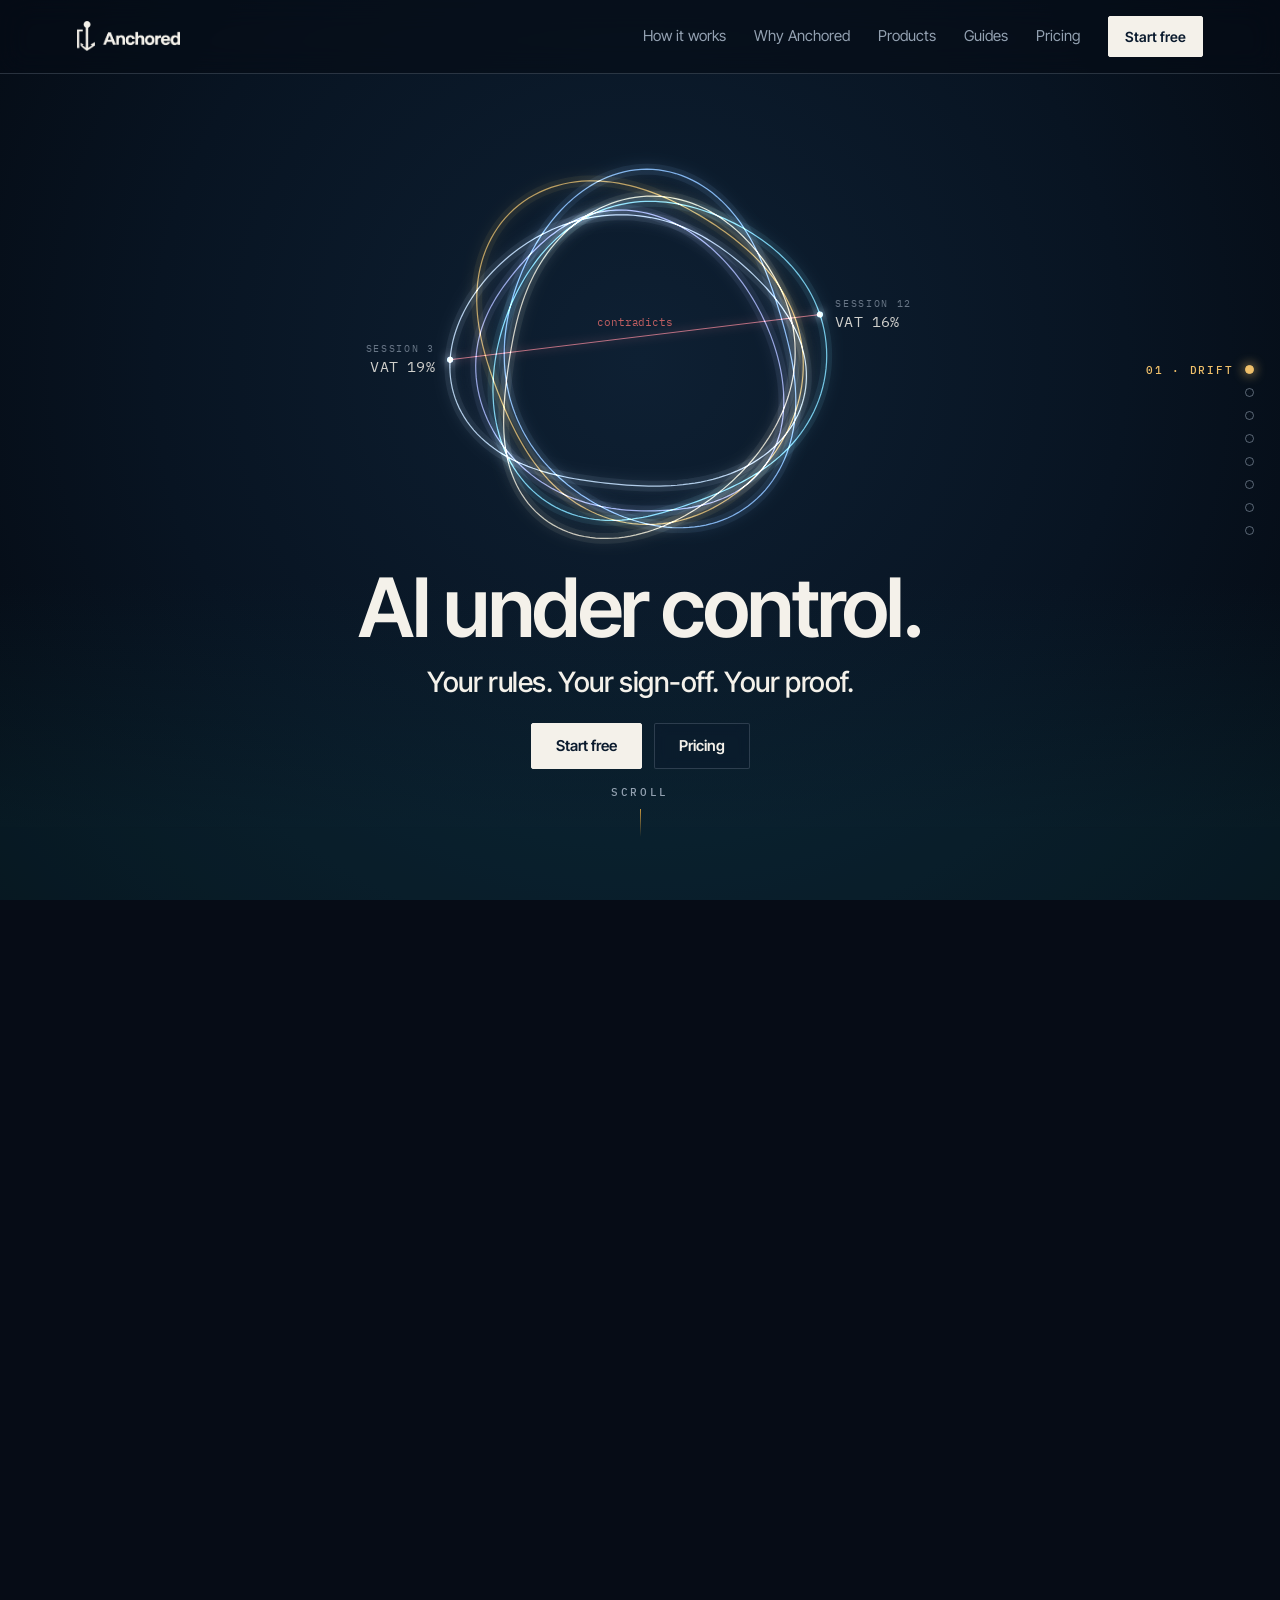
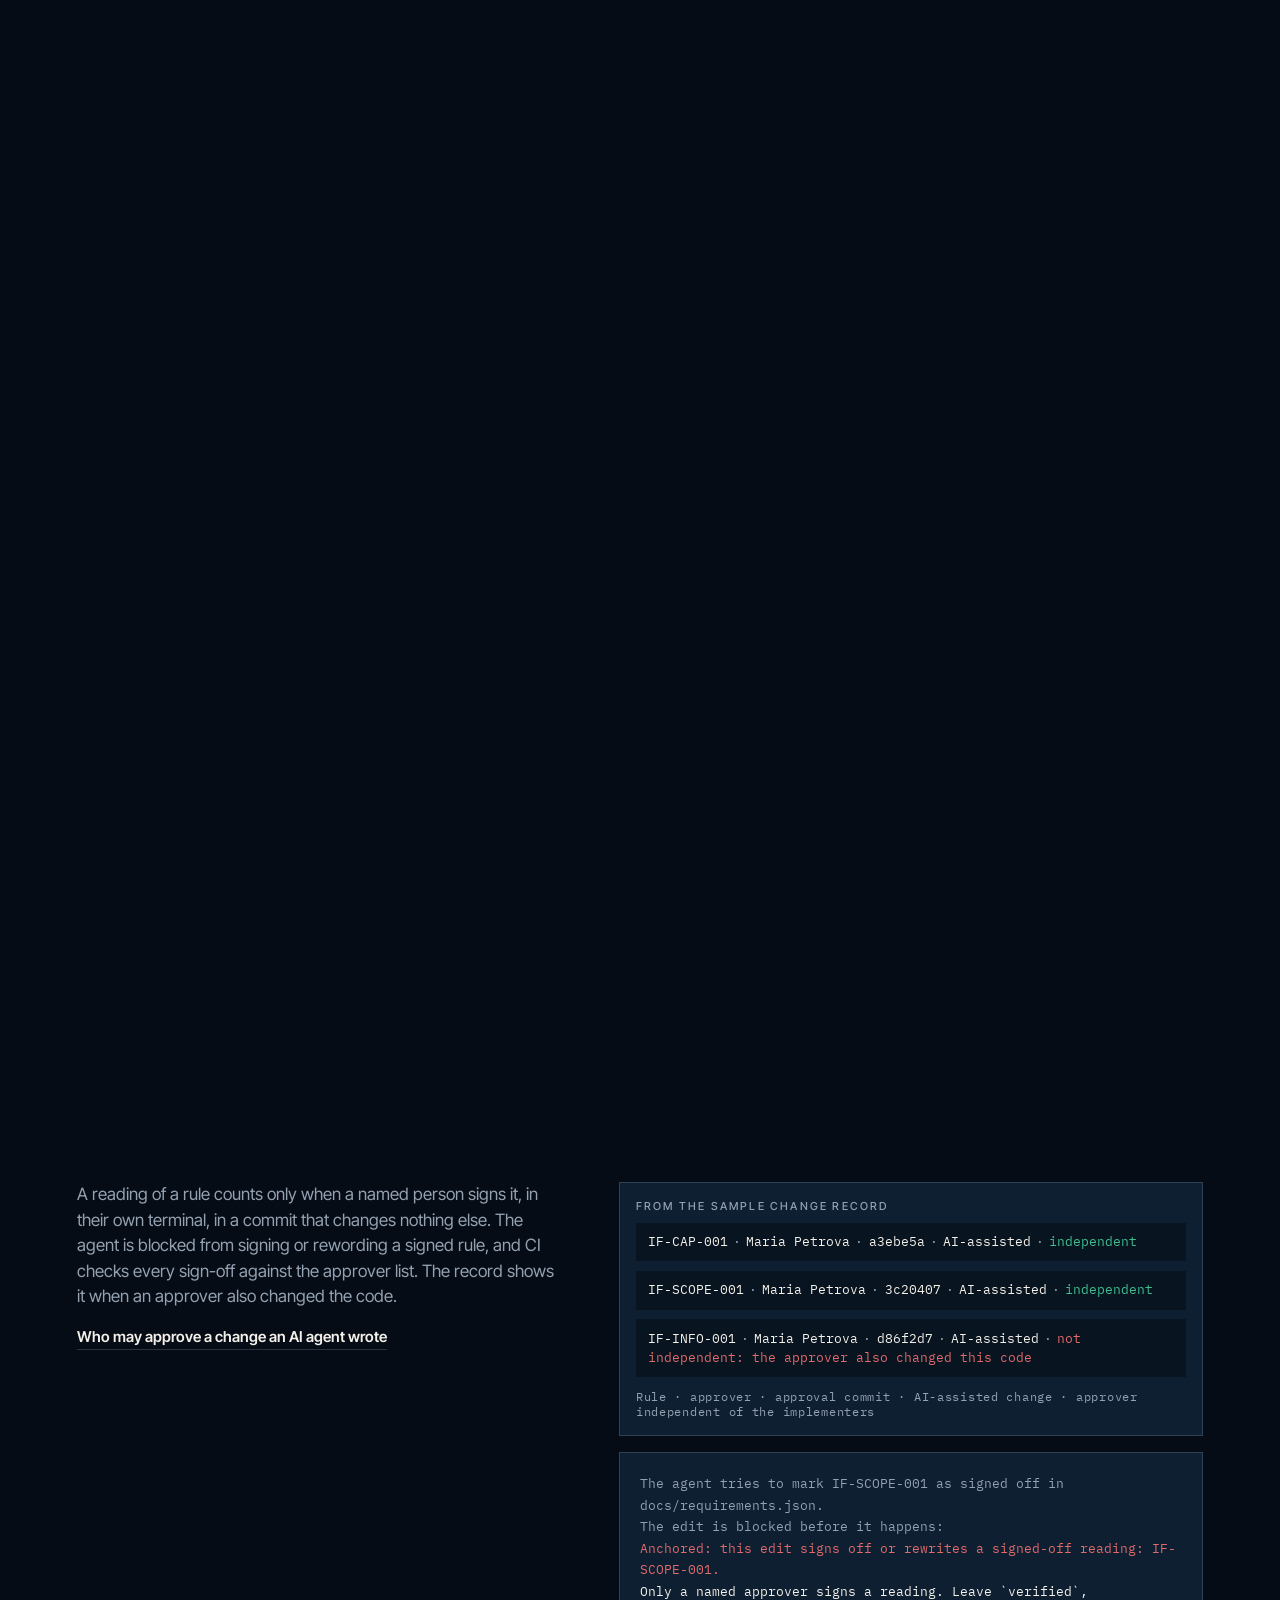
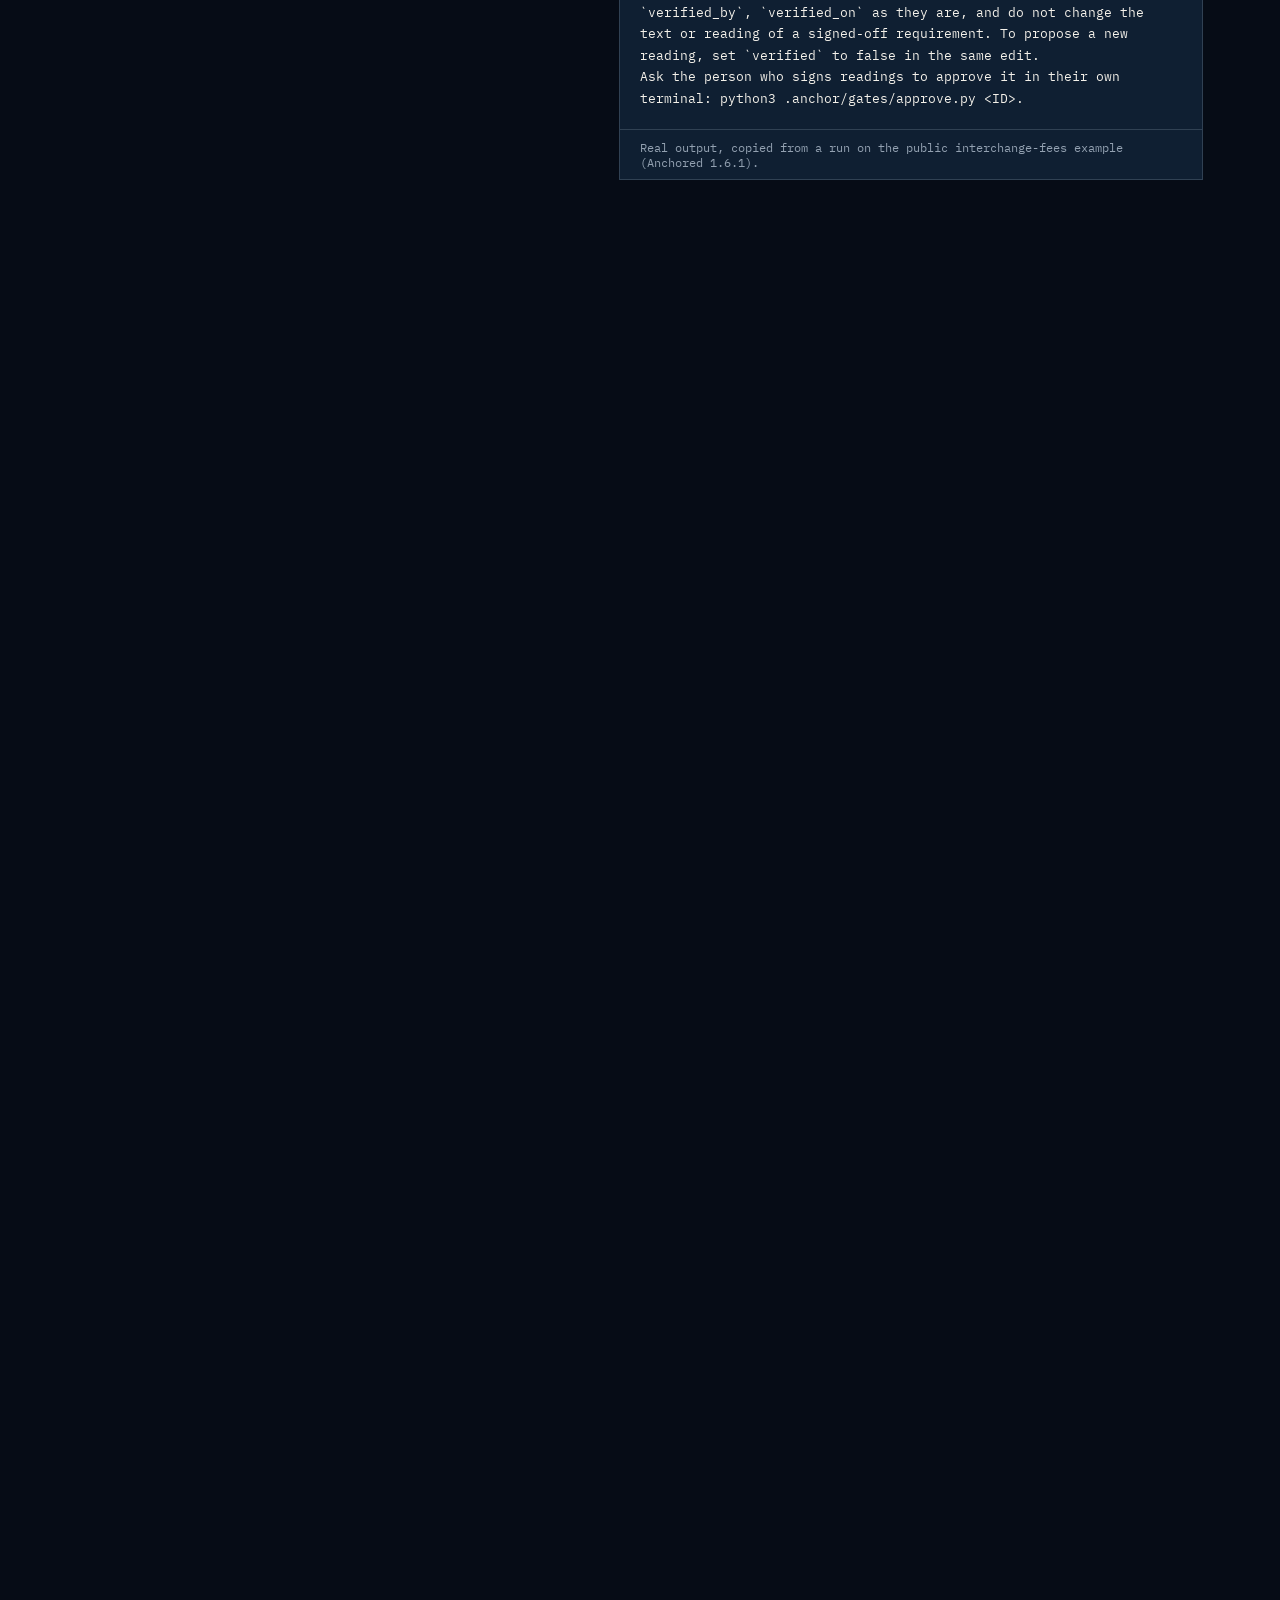
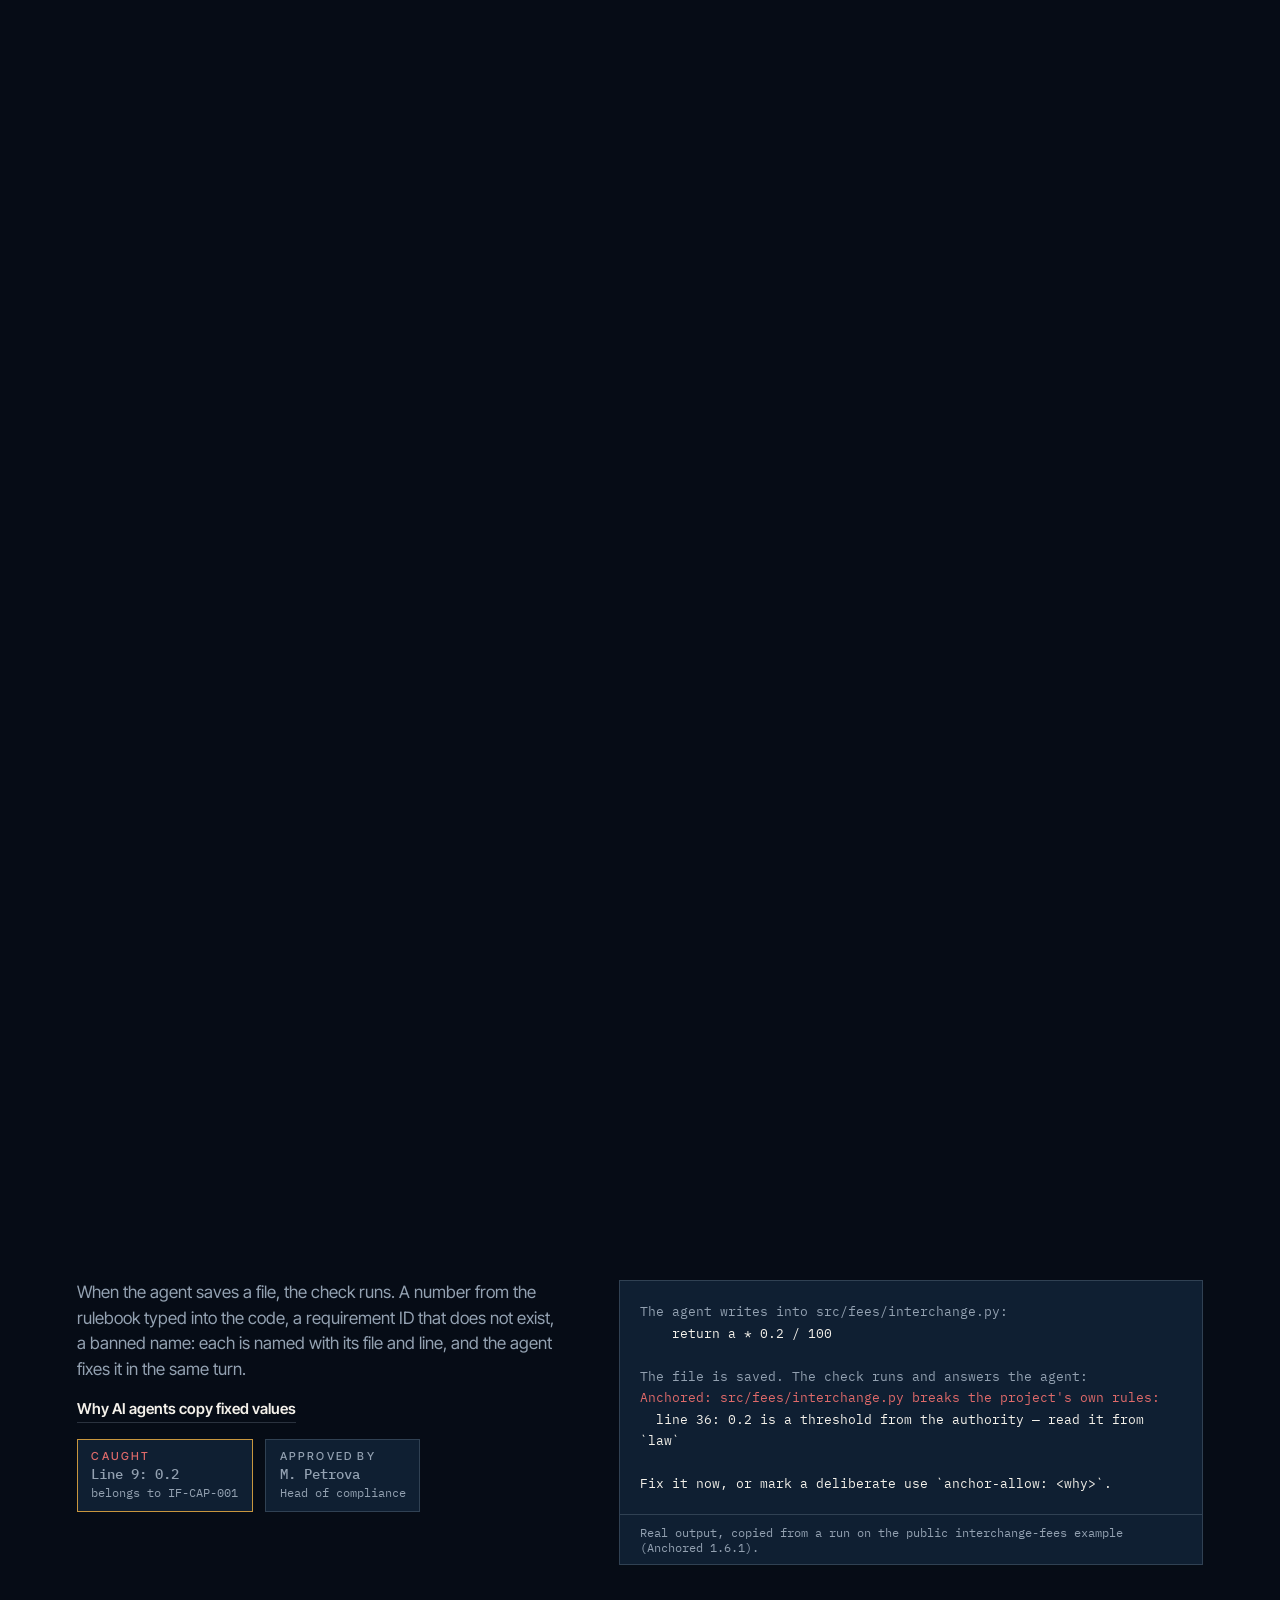
==== commit 94b27282: "Phone scroll at 60 fps; hover on every link; inner pages in the home look Co-Authored-By: Claude Opu" ====
--- a/index.html
+++ b/index.html
@@ -56,18 +56,21 @@
 main,.site-footer,.site-header{position:relative;z-index:1}
 
 /* Buttons: square; paper fill (primary) or hairline outline (secondary) */
-.button{display:inline-flex;align-items:center;justify-content:center;gap:.5rem;border:1px solid var(--ink);border-radius:2px;padding:.75rem 1.5rem;background:var(--ink);color:var(--navy);font:600 .9375rem/1.33 var(--sans);text-decoration:none;white-space:nowrap;cursor:pointer}
-.button:hover{background:#fff}
+.button{display:inline-flex;align-items:center;justify-content:center;gap:.5rem;border:1px solid var(--ink);border-radius:2px;padding:.75rem 1.5rem;background:var(--ink);color:var(--navy);font:600 .9375rem/1.33 var(--sans);text-decoration:none;white-space:nowrap;cursor:pointer;transition:background-color .2s,border-color .2s,color .2s}
+.button:hover,.header-cta:hover,.cb-copy:hover{background:var(--gold);border-color:var(--gold);color:var(--navy)}
 .button:active{transform:translateY(1px)}
 .button.ghost{background:rgba(11,27,46,.4);color:var(--ink);border-color:var(--hair);backdrop-filter:blur(6px)}
-.button.ghost:hover{border-color:var(--ink)}
-.text-link{display:inline-flex;gap:.4rem;align-items:center;font-weight:600;font-size:.9375rem;color:var(--ink);text-decoration:underline;text-decoration-color:var(--hair);text-underline-offset:.3em}
-.text-link:hover{text-decoration-color:var(--brass)}
+.button.ghost:hover{background:var(--accent-fill);border-color:var(--gold);color:var(--ink)}
+/* Text links: a gold underline draws in from the left */
+.text-link,.nav a:not(.header-cta),.footer-links a,.ask .mail,.guide-index h3{background:linear-gradient(var(--gold),var(--gold)) no-repeat 0 100%/0 1px;transition:background-size .3s cubic-bezier(.2,.7,.2,1),color .2s}
+.text-link:hover,.nav a:not(.header-cta):hover,.footer-links a:hover,.ask .mail:hover,.guide-index a:hover h3{background-size:100% 1px}
+.text-link{display:inline-flex;gap:.4rem;align-items:center;font-weight:600;font-size:.9375rem;color:var(--ink);text-decoration:none;padding-bottom:2px;box-shadow:inset 0 -1px var(--hair)}
 
 /* Header: over the film, fading to it */
 .site-header{position:fixed;inset:0 0 auto;z-index:10;display:flex;align-items:center;gap:1.5rem;padding-block:1rem;background:rgba(6,12,22,.62);backdrop-filter:blur(14px);-webkit-backdrop-filter:blur(14px);border-bottom:1px solid var(--hair);max-width:none;padding-inline:max(var(--pad),calc((100% - 1280px) / 2 + var(--pad)))}
 .brand{display:inline-flex;align-items:center;text-decoration:none;margin-right:auto}
-.brand img{display:block;height:30px;width:auto}
+.brand img{display:block;height:30px;width:auto;transition:transform .3s cubic-bezier(.2,.7,.2,1)}
+.brand:hover img{transform:translateY(2px)}
 .nav{display:flex;align-items:center;gap:1.75rem;font-size:.9375rem;color:var(--muted)}
 .nav a{color:inherit;text-decoration:none}
 .nav a:hover{color:var(--ink)}
@@ -284,7 +287,16 @@
 html:not(.js) .cap{position:static;opacity:1;visibility:visible;margin:0 auto 3rem}
 html:not(.js) .rv{opacity:1;transform:none}
 html:not(.js) .hl{--hl:100%}
-@media (prefers-reduced-motion:reduce){html{scroll-behavior:auto}.rv{transition:none}}
+/* Page transition to and from the guides and the sample: crossfade, the header stays put (inner.css has the same) */
+@view-transition{navigation:auto}
+.site-header{view-transition-name:site-header}
+@media (prefers-reduced-motion:reduce){html{scroll-behavior:auto}.rv{transition:none}@view-transition{navigation:none}}
+/* Phones: backdrop blur over a canvas that redraws every frame is too slow; solid fills instead */
+@media (max-width:860px),(pointer:coarse){
+  .site-header,.panel,.note,.button.ghost{backdrop-filter:none;-webkit-backdrop-filter:none}
+  .site-header{background:#060c16}
+  .panel,.note{background:rgba(19,38,59,.94)}
+}
 </style>
 </head>
 <body>
@@ -713,10 +725,13 @@
 
 <script type="module">
   // The scroll film. Scroll position → film frame → draw(), the same function the Remotion render uses.
-  import { draw, BEAT, TOTAL } from "./3d/js/film.js";
+  import { draw, fx, BEAT, TOTAL } from "./3d/js/film.js";
   const root = document.documentElement;
   root.classList.add("js");
   const reduce = matchMedia("(prefers-reduced-motion: reduce)").matches;
+  // phones and tablets: no canvas glow and no per-word blur, so scrolling stays smooth
+  const lite = matchMedia("(max-width: 860px), (pointer: coarse)").matches;
+  fx.glow = lite ? 0 : 1;
   const clamp = (x, a = 0, b = 1) => Math.min(b, Math.max(a, x));
   const span = (x, a, b) => clamp((x - a) / (b - a));
   // where each beat's finished picture sits (fraction of the beat), held while its details are read
@@ -750,7 +765,7 @@
     words.forEach((w, i) => {
       const o = clamp((pr * (n + 4) - i) / 4);
       w.style.opacity = 0.14 + 0.86 * o;
-      w.style.filter = reduce || o >= 1 ? "" : `blur(${(1 - o) * 7}px)`;
+      w.style.filter = reduce || lite || o >= 1 ? "" : `blur(${(1 - o) * 7}px)`;
       w.style.transform = reduce || o >= 1 ? "" : `translateY(${(1 - o) * 0.35}em)`;
     });
     hls.forEach((h) => h.style.setProperty("--hl", `${Math.round(span(pr, 0.55, 1) * 100)}%`));
@@ -782,7 +797,7 @@
   const canvas = document.getElementById("film"), g = canvas.getContext("2d"), scrim = document.querySelector(".scrim");
   let view = [1, 0, 0], cur = 0, target = 0, drawn = -1, ticking = false;
   function size() {
-    const w = innerWidth, h = innerHeight, d = Math.min(devicePixelRatio || 1, 1.5);
+    const w = innerWidth, h = innerHeight, d = Math.min(devicePixelRatio || 1, lite ? 1 : 1.5);
     // resizing clears the canvas (and can drop the context), so only when the size really changed
     if (canvas.width !== Math.round(w * d) || canvas.height !== Math.round(h * d)) {
       canvas.width = Math.round(w * d);
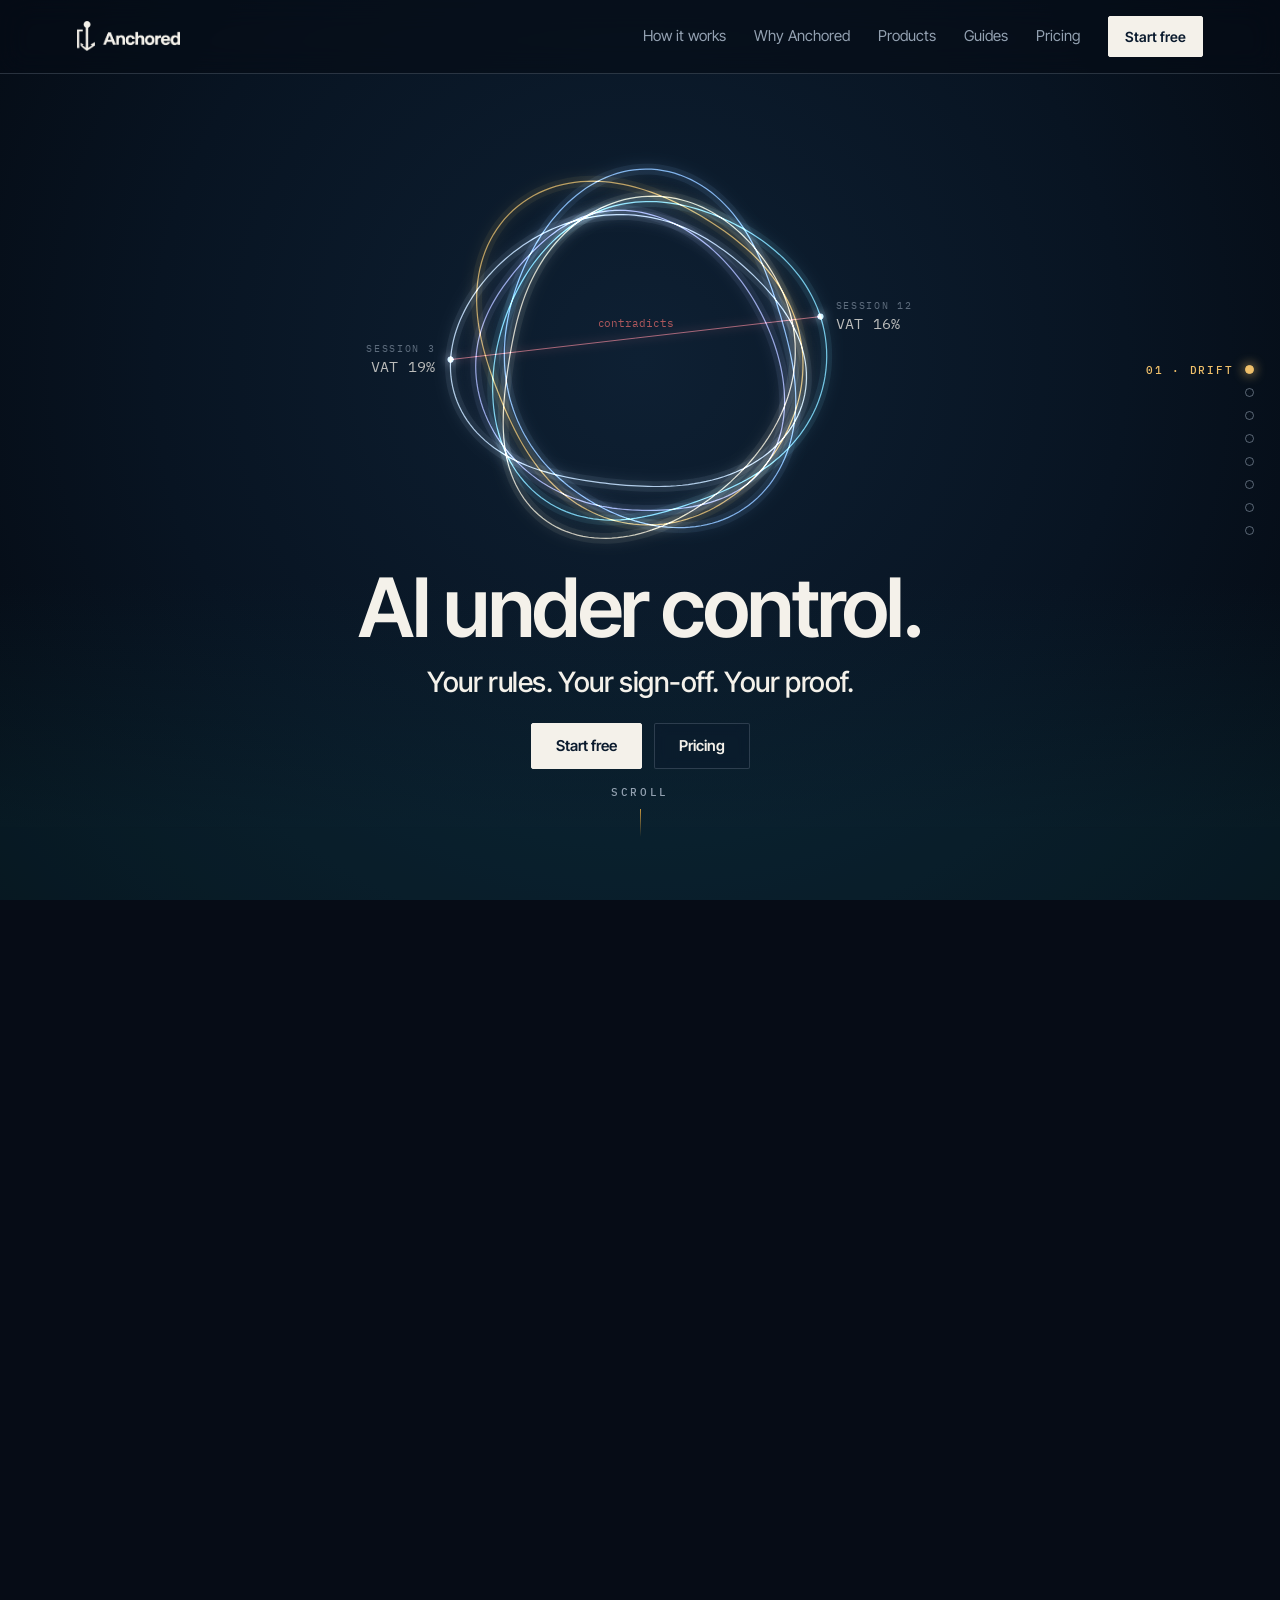
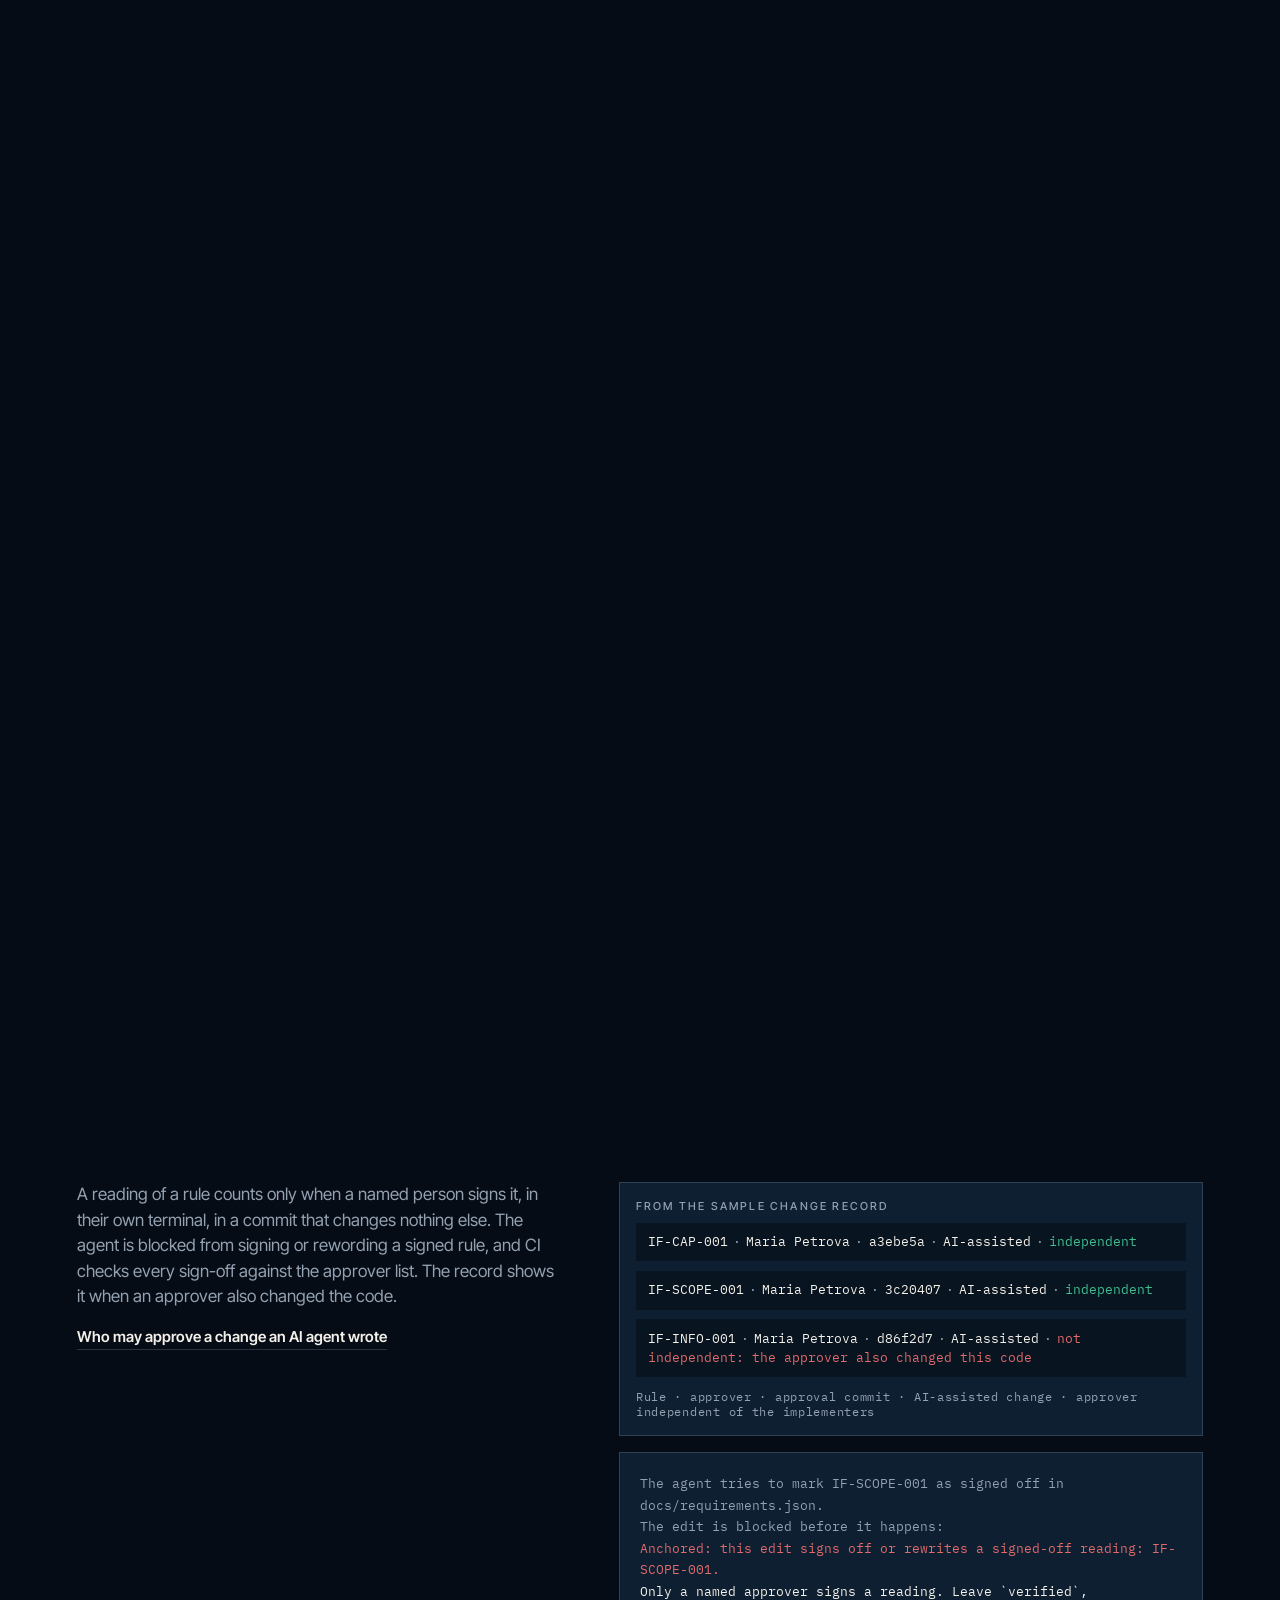
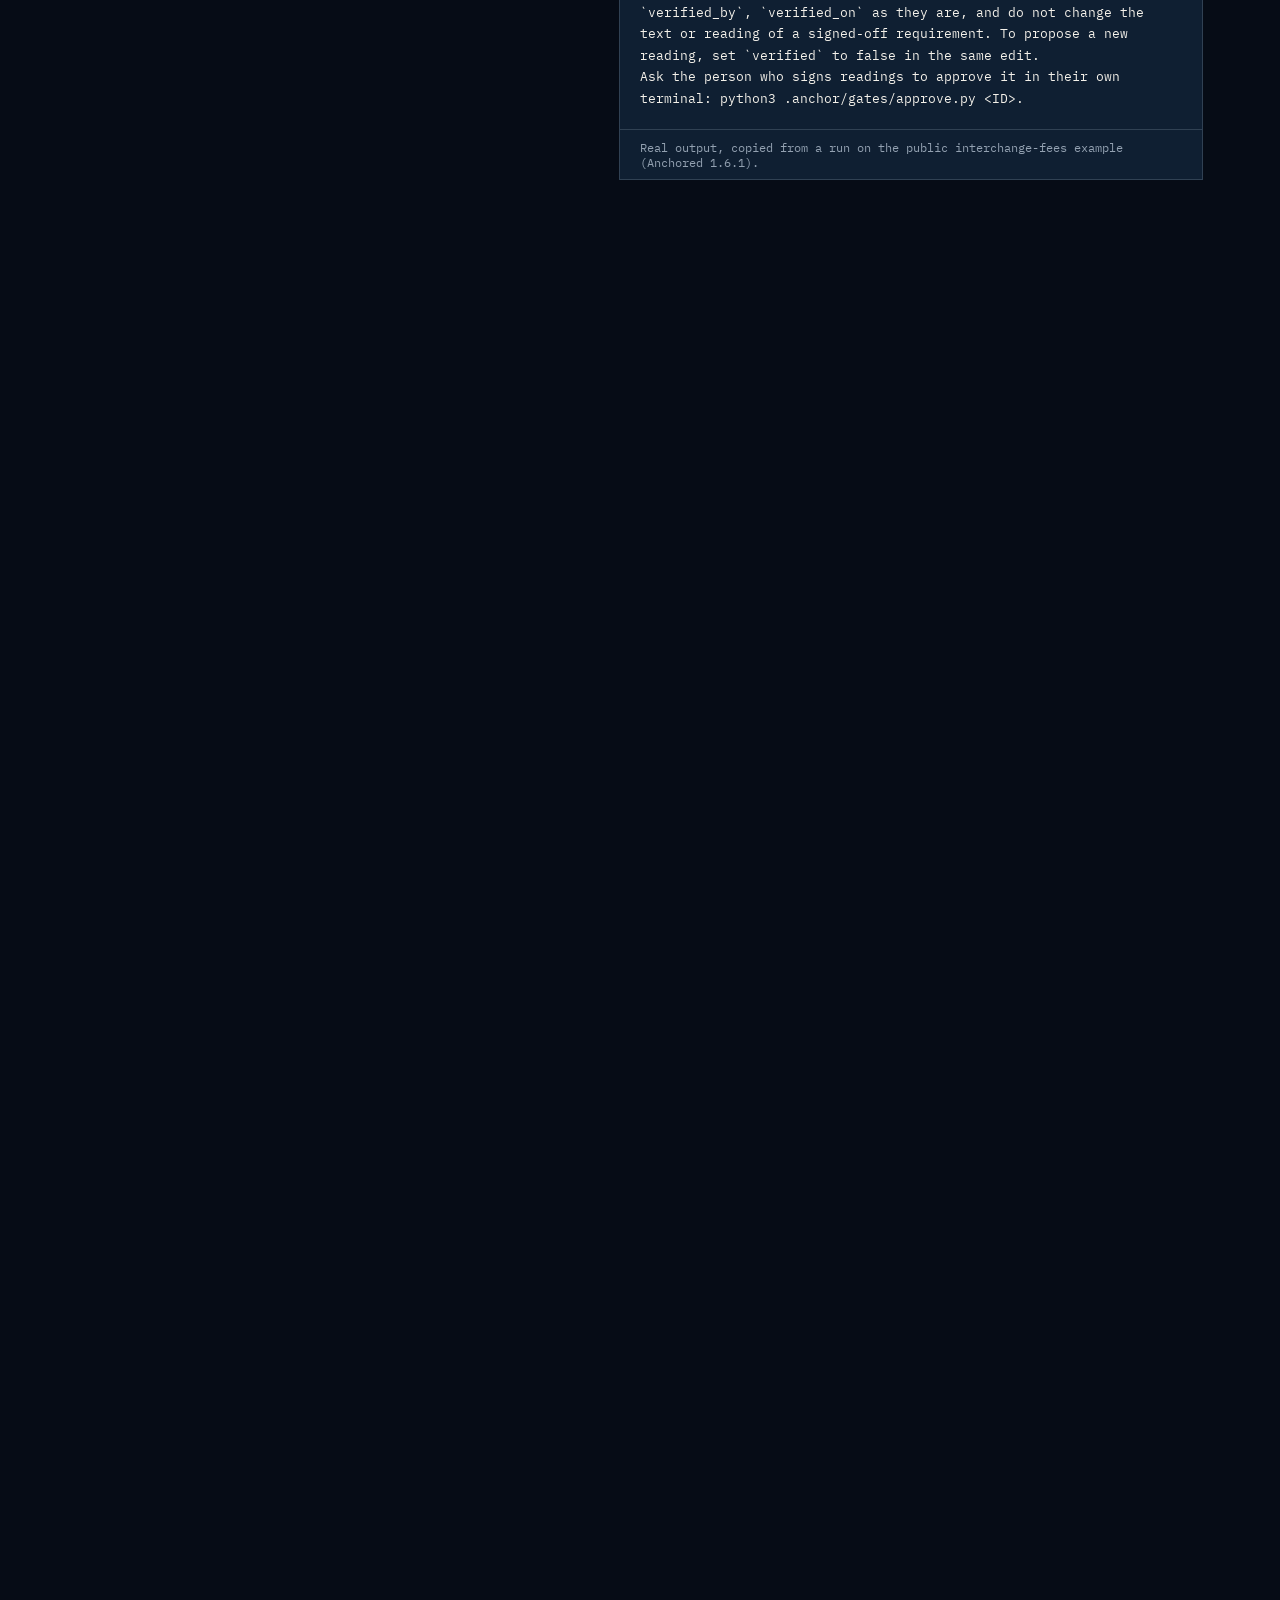
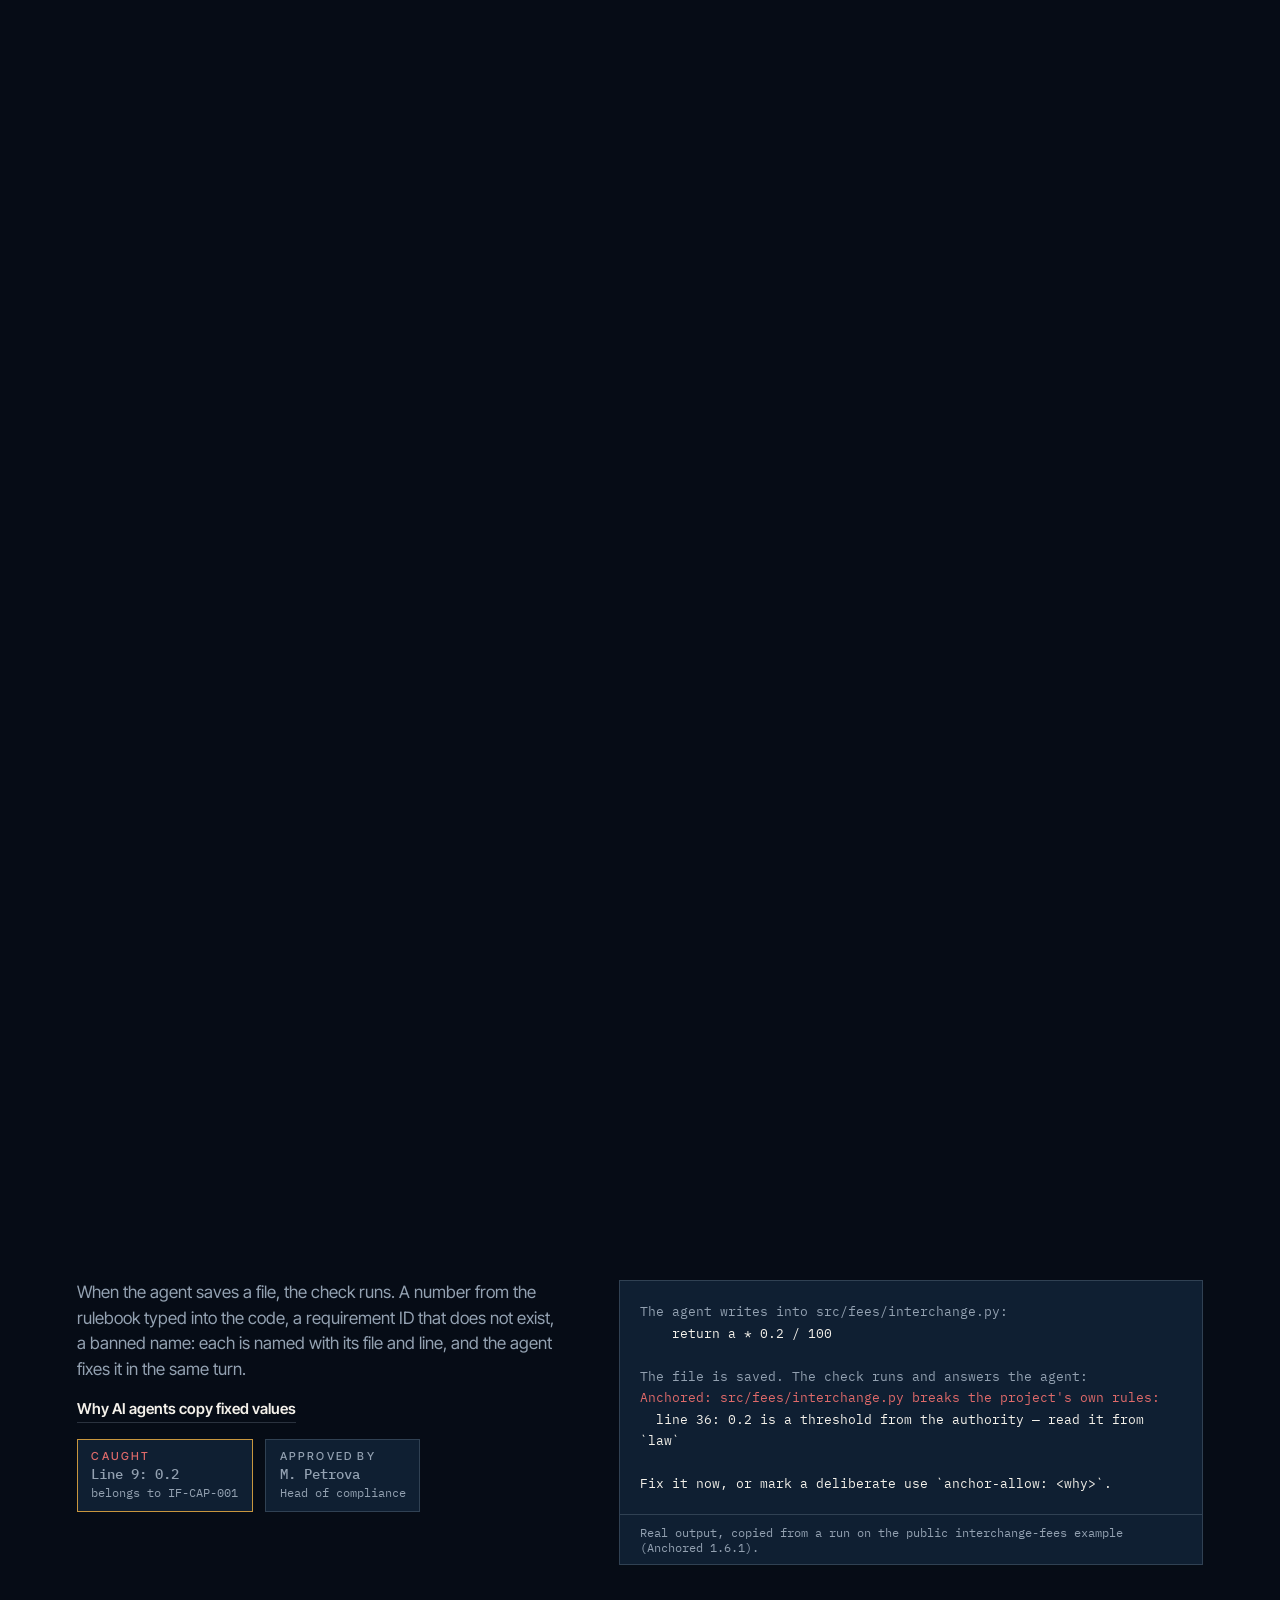
==== commit c1dfe96e: "Phone: products, plans and why as swipe decks; film untouched Co-Authored-By: Claude Opus 5.5 <norep" ====
--- a/index.html
+++ b/index.html
@@ -41,7 +41,7 @@
 h1,h2,h3,p,ul,ol,figure{margin:0}
 ul,ol{padding:0;list-style:none}
 a{color:var(--ink);text-underline-offset:.2em;text-decoration-thickness:1px}
-a:focus-visible,button:focus-visible,summary:focus-visible{outline:2px solid var(--focus);outline-offset:2px}
+a:focus-visible,button:focus-visible,summary:focus-visible,[tabindex="0"]:focus-visible{outline:2px solid var(--focus);outline-offset:2px}
 .shell{max-width:1280px;margin:0 auto;padding-inline:var(--pad)}
 .skip{position:absolute;left:-999px}.skip:focus{left:16px;top:.5rem;z-index:20;background:var(--surface);padding:.5rem .8rem;border:1px solid var(--border)}
 h1,h2,h3{font-family:var(--sans);font-weight:600;color:inherit;text-wrap:balance;overflow-wrap:break-word}
@@ -297,6 +297,41 @@
   .site-header{background:#060c16}
   .panel,.note{background:rgba(19,38,59,.94)}
 }
+/* Phones (2026-11-14): parallel items become one swipe deck, so each screen holds one thing and nothing is cut.
+   Buttons above a deck jump to an item and show which is in view; without the script the deck still swipes. */
+.deck-tabs,.uclab{display:none}
+.read .shell > .deck-tabs:first-child + *{margin-top:0}
+@media (max-width:640px){
+  .read{padding-block:7vh 9vh}
+  .read .shell > * + *{margin-top:2.25rem}
+  .row{gap:1.5rem}
+  .read .shell > .deck-tabs + .deck{margin-top:0}
+  .decks .deck-tabs{display:flex;margin-bottom:.75rem;border:1px solid var(--hair);background:#060c16}
+  .deck-tabs .tab{flex:1;min-height:44px;padding:.6rem .4rem;border:0;border-right:1px solid var(--hair);background:transparent;color:var(--muted);font:500 .6875rem/1.2 var(--mono);letter-spacing:.14em;text-transform:uppercase;cursor:pointer;white-space:nowrap}
+  .deck-tabs .tab:last-child{border-right:0}
+  .deck-tabs .tab[aria-current="true"]{color:var(--ink);box-shadow:inset 0 -2px 0 var(--brass)}
+  .deck,.uc-table tbody{display:flex!important;gap:12px;overflow-x:auto;scroll-snap-type:x mandatory;overscroll-behavior-x:contain;
+    margin-inline:calc(var(--pad) * -1);padding-inline:var(--pad);scroll-padding-inline:var(--pad);scrollbar-width:none;align-items:stretch}
+  .deck::-webkit-scrollbar,.uc-table tbody::-webkit-scrollbar{display:none}
+  .deck > *{flex:0 0 88%;min-width:0;scroll-snap-align:start}
+  .offers.deck{padding-bottom:1.25rem}
+  .why-col{padding:1.1rem 1rem 1.25rem}
+  .why-list li{padding-left:2rem}
+  .why-sum{margin-left:0}
+  .uc .panel{background:none;border:0}
+  .uc .scroll{overflow:visible}
+  .uc-table{min-width:0;display:block}
+  .uc-table thead{display:none}
+  .uc-table tr{display:flex;flex-direction:column;gap:.75rem;flex:0 0 80%;scroll-snap-align:start;padding:1rem;border:1px solid var(--hair);background:rgba(19,38,59,.94)}
+  .uc-table td{display:block;padding:0;border:0}
+  .uc-table .uclab{display:block;font:500 .6875rem var(--sans);letter-spacing:.2em;text-transform:uppercase;color:var(--muted);font-style:normal;margin-bottom:.2rem}
+  .proof{grid-template-columns:repeat(2,minmax(0,1fr));gap:.6rem}
+  .proof > div{padding:1rem .85rem 1.15rem}
+  .stat{font-size:2rem}
+  .trust{gap:.6rem}
+  .trust > div{padding:1.15rem 1rem}
+  .faq-wrap{gap:2rem}
+}
 </style>
 </head>
 <body>
@@ -463,7 +498,7 @@
       </div>
       <figure class="panel">
         <div class="window-header"><span class="window-title">Traceability · interchange-fees</span><span>Generated, do not edit</span></div>
-        <div class="scroll">
+        <div class="scroll" tabindex="0" aria-label="Traceability table">
           <table class="mini">
             <thead><tr><th>Rule</th><th>Approved by</th><th>Test</th><th>Status</th></tr></thead>
             <tbody>
@@ -480,11 +515,11 @@
       <p class="why-title">When someone asks for proof</p>
       <div class="panel scroll"><table class="uc-table">
         <thead><tr><th>Who asks</th><th>They ask</th><th>You show</th></tr></thead>
-        <tbody>
-          <tr><td><b>Internal audit</b><small>Required by DORA, on a regular plan.</small></td><td class="uc-ask">“How was this change controlled?”</td><td>The record: rule, test, approver. One file.</td></tr>
-          <tr><td><b>The regulator</b><small>The national supervisor can ask any time.</small></td><td class="uc-ask">“Show us the evidence for this release.”</td><td>The record for that release. Nothing rebuilt by hand.</td></tr>
-          <tr><td><b>The external auditor</b><small>Part of the yearly audit.</small></td><td class="uc-ask">“Who approved changes, and were they independent?”</td><td>Each rule's approver. And whether they also wrote the code.</td></tr>
-          <tr><td><b>A bank or card scheme</b><small>Before and during a contract.</small></td><td class="uc-ask">“How do you control AI-written code?”</td><td>A sample record, not a promise.</td></tr>
+        <tbody tabindex="0" aria-label="When someone asks for proof">
+          <tr><td><b>Internal audit</b><small>Required by DORA, on a regular plan.</small></td><td class="uc-ask"><span class="uclab">They ask</span>“How was this change controlled?”</td><td><span class="uclab">You show</span>The record: rule, test, approver. One file.</td></tr>
+          <tr><td><b>The regulator</b><small>The national supervisor can ask any time.</small></td><td class="uc-ask"><span class="uclab">They ask</span>“Show us the evidence for this release.”</td><td><span class="uclab">You show</span>The record for that release. Nothing rebuilt by hand.</td></tr>
+          <tr><td><b>The external auditor</b><small>Part of the yearly audit.</small></td><td class="uc-ask"><span class="uclab">They ask</span>“Who approved changes, and were they independent?”</td><td><span class="uclab">You show</span>Each rule's approver. And whether they also wrote the code.</td></tr>
+          <tr><td><b>A bank or card scheme</b><small>Before and during a contract.</small></td><td class="uc-ask"><span class="uclab">They ask</span>“How do you control AI-written code?”</td><td><span class="uclab">You show</span>A sample record, not a promise.</td></tr>
         </tbody>
       </table></div>
     </div>
@@ -498,7 +533,8 @@
     <div class="cap"><p class="say" data-words>Two free tools catch the first problems AI-written code brings: copied fixed values, drifting names and hand-edited generated files. No account, no sign-up, and nothing leaves your repository.</p></div>
   </div></div>
   <div class="read"><div class="shell">
-    <div class="starts">
+    <div class="deck-tabs" data-deck="products-deck" role="group" aria-label="The three products"><button class="tab" type="button" aria-controls="products-deck" aria-current="true">Scan</button><button class="tab" type="button" aria-controls="products-deck" aria-current="false">Lite</button><button class="tab" type="button" aria-controls="products-deck" aria-current="false">Anchored</button></div>
+    <div class="starts deck" id="products-deck">
       <div class="start-card panel">
         <p class="who-for">GitHub Action · free · MIT</p>
         <h3>Anchored Scan</h3>
@@ -535,7 +571,8 @@
     </div>
     <details class="plans" id="pricing">
       <summary><h3>Anchored plans</h3><span class="plans-note">Anchored runs Anchor-based development in your repository and build.</span></summary>
-      <div class="offers">
+      <div class="deck-tabs" data-deck="plans-deck" role="group" aria-label="The three plans"><button class="tab" type="button" aria-controls="plans-deck" aria-current="true">Solo</button><button class="tab" type="button" aria-controls="plans-deck" aria-current="false">Team</button><button class="tab" type="button" aria-controls="plans-deck" aria-current="false">Partner</button></div>
+    <div class="offers deck" id="plans-deck">
         <div class="offer panel">
           <p class="who-for">One repository</p>
           <h3>Solo</h3>
@@ -587,7 +624,8 @@
       <p class="eyebrow">Why Anchored</p>
       <h2 data-words>Use AI on code that must follow the law. Prove it did.</h2>
     </div>
-    <div class="why">
+    <div class="deck-tabs" data-deck="why-deck" role="group" aria-label="Two lists"><button class="tab" type="button" aria-controls="why-deck" aria-current="true">What you get</button><button class="tab" type="button" aria-controls="why-deck" aria-current="false">Not the others</button></div>
+    <div class="why deck" id="why-deck" tabindex="0" aria-label="What you get, and why Anchored, not the others">
       <div class="why-col panel">
         <p class="why-title">What you get</p>
         <ol class="why-list">
@@ -925,6 +963,18 @@
     });
   });
 
+  // Phone decks: the buttons above a deck jump to an item and mark the one in view.
+  document.documentElement.classList.add("decks");
+  document.querySelectorAll(".deck-tabs").forEach(bar => {
+    const deck = document.getElementById(bar.dataset.deck);
+    const items = [...deck.children], tabs = [...bar.querySelectorAll("button")];
+    const smooth = matchMedia("(prefers-reduced-motion: reduce)").matches ? "auto" : "smooth";
+    const mark = i => tabs.forEach((t, j) => t.setAttribute("aria-current", i === j));
+    tabs.forEach((t, i) => t.addEventListener("click", () => deck.scrollTo({ left: items[i].offsetLeft - items[0].offsetLeft, behavior: smooth })));
+    const io = new IntersectionObserver(es => es.forEach(e => { if (e.isIntersecting) mark(items.indexOf(e.target)); }), { root: deck, threshold: 0.6 });
+    items.forEach(it => io.observe(it));
+  });
+
   // Pricing links open the folded plans before the page scrolls to them.
   const plans = document.getElementById("pricing");
   const openPlans = () => { plans.open = true; };
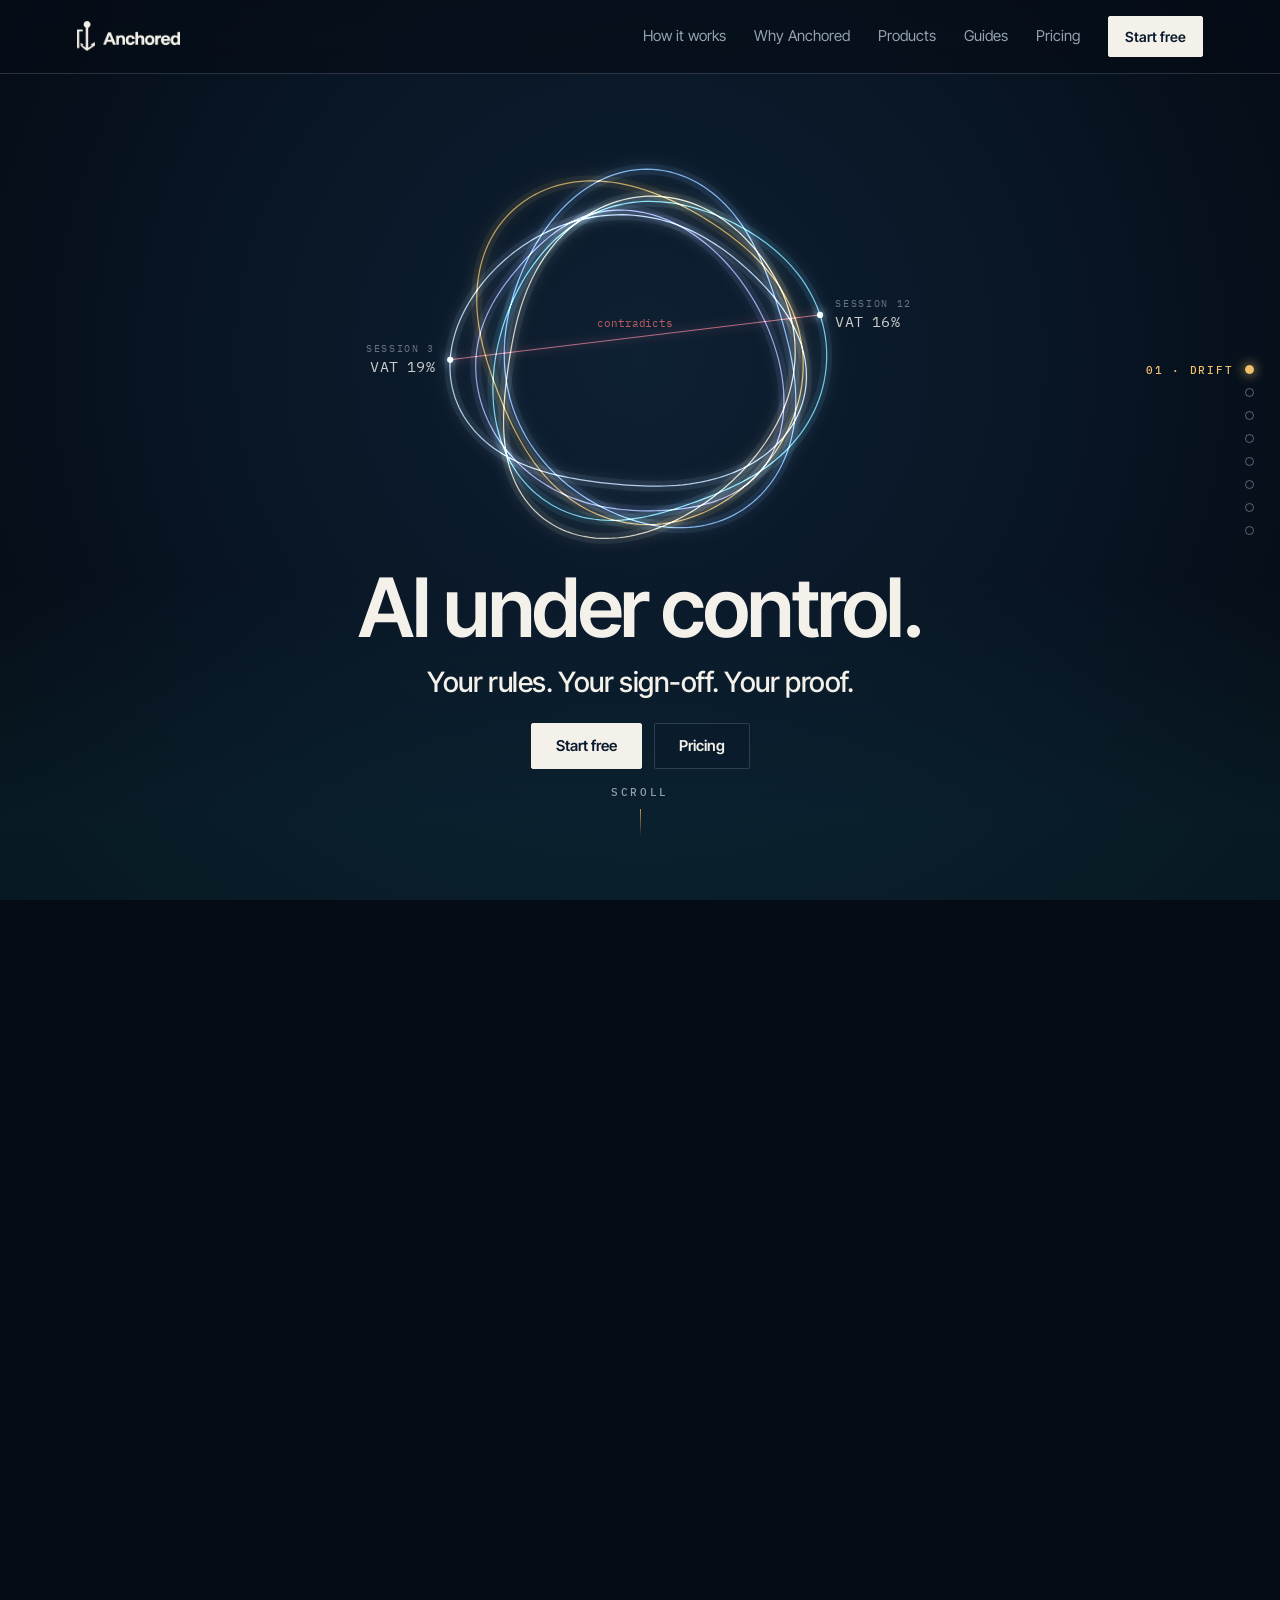
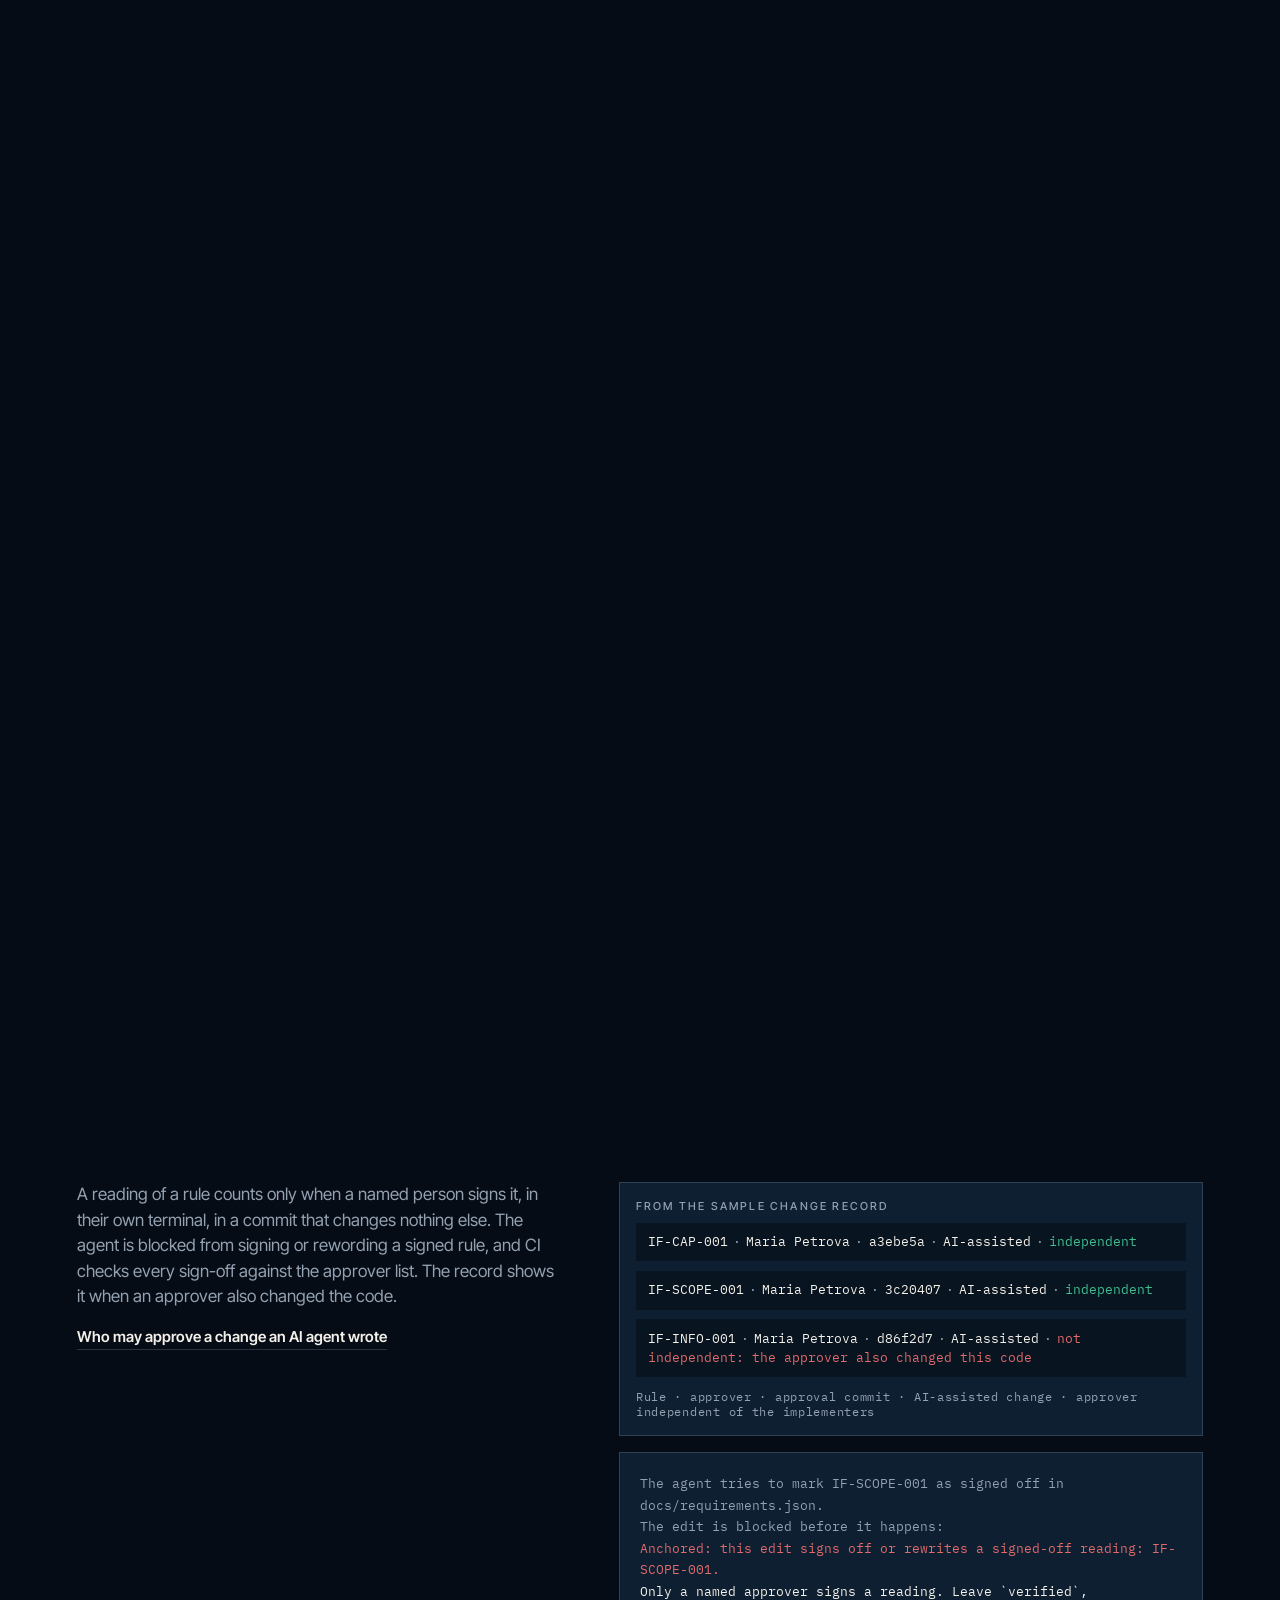
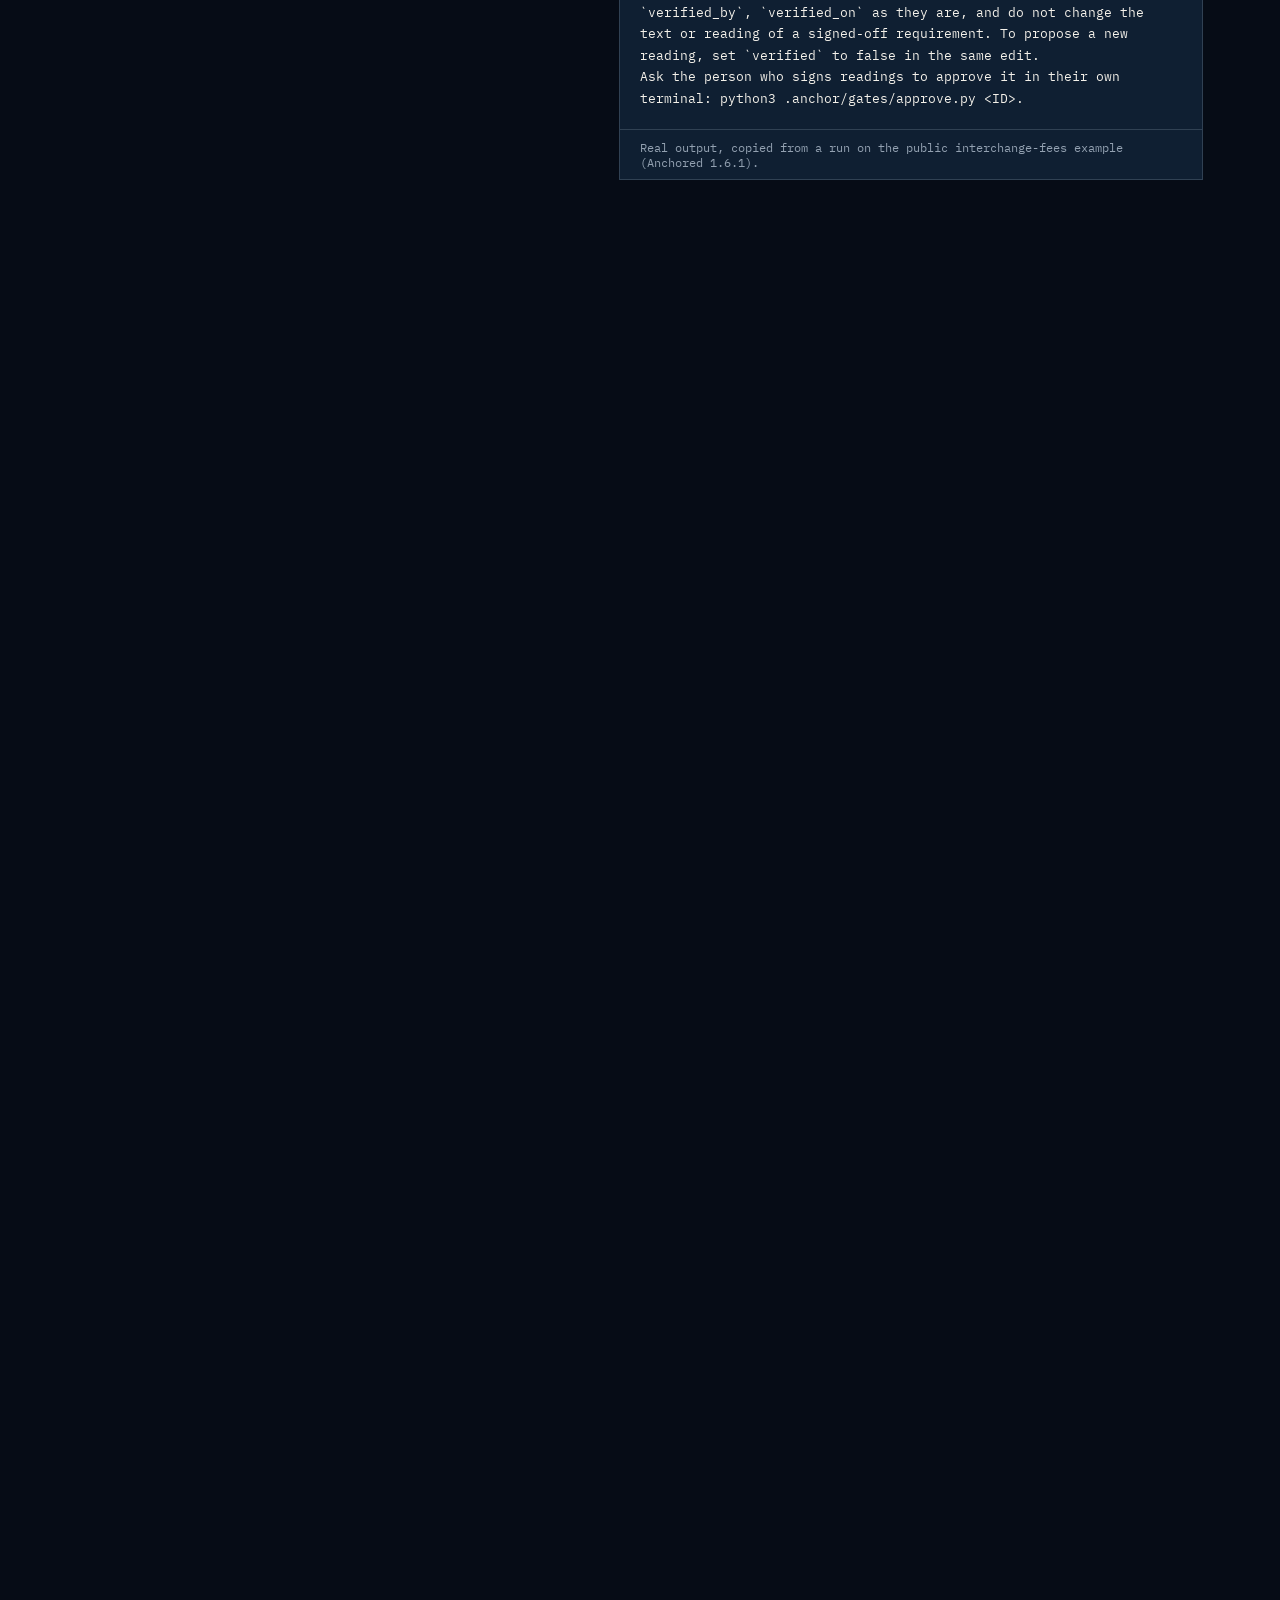
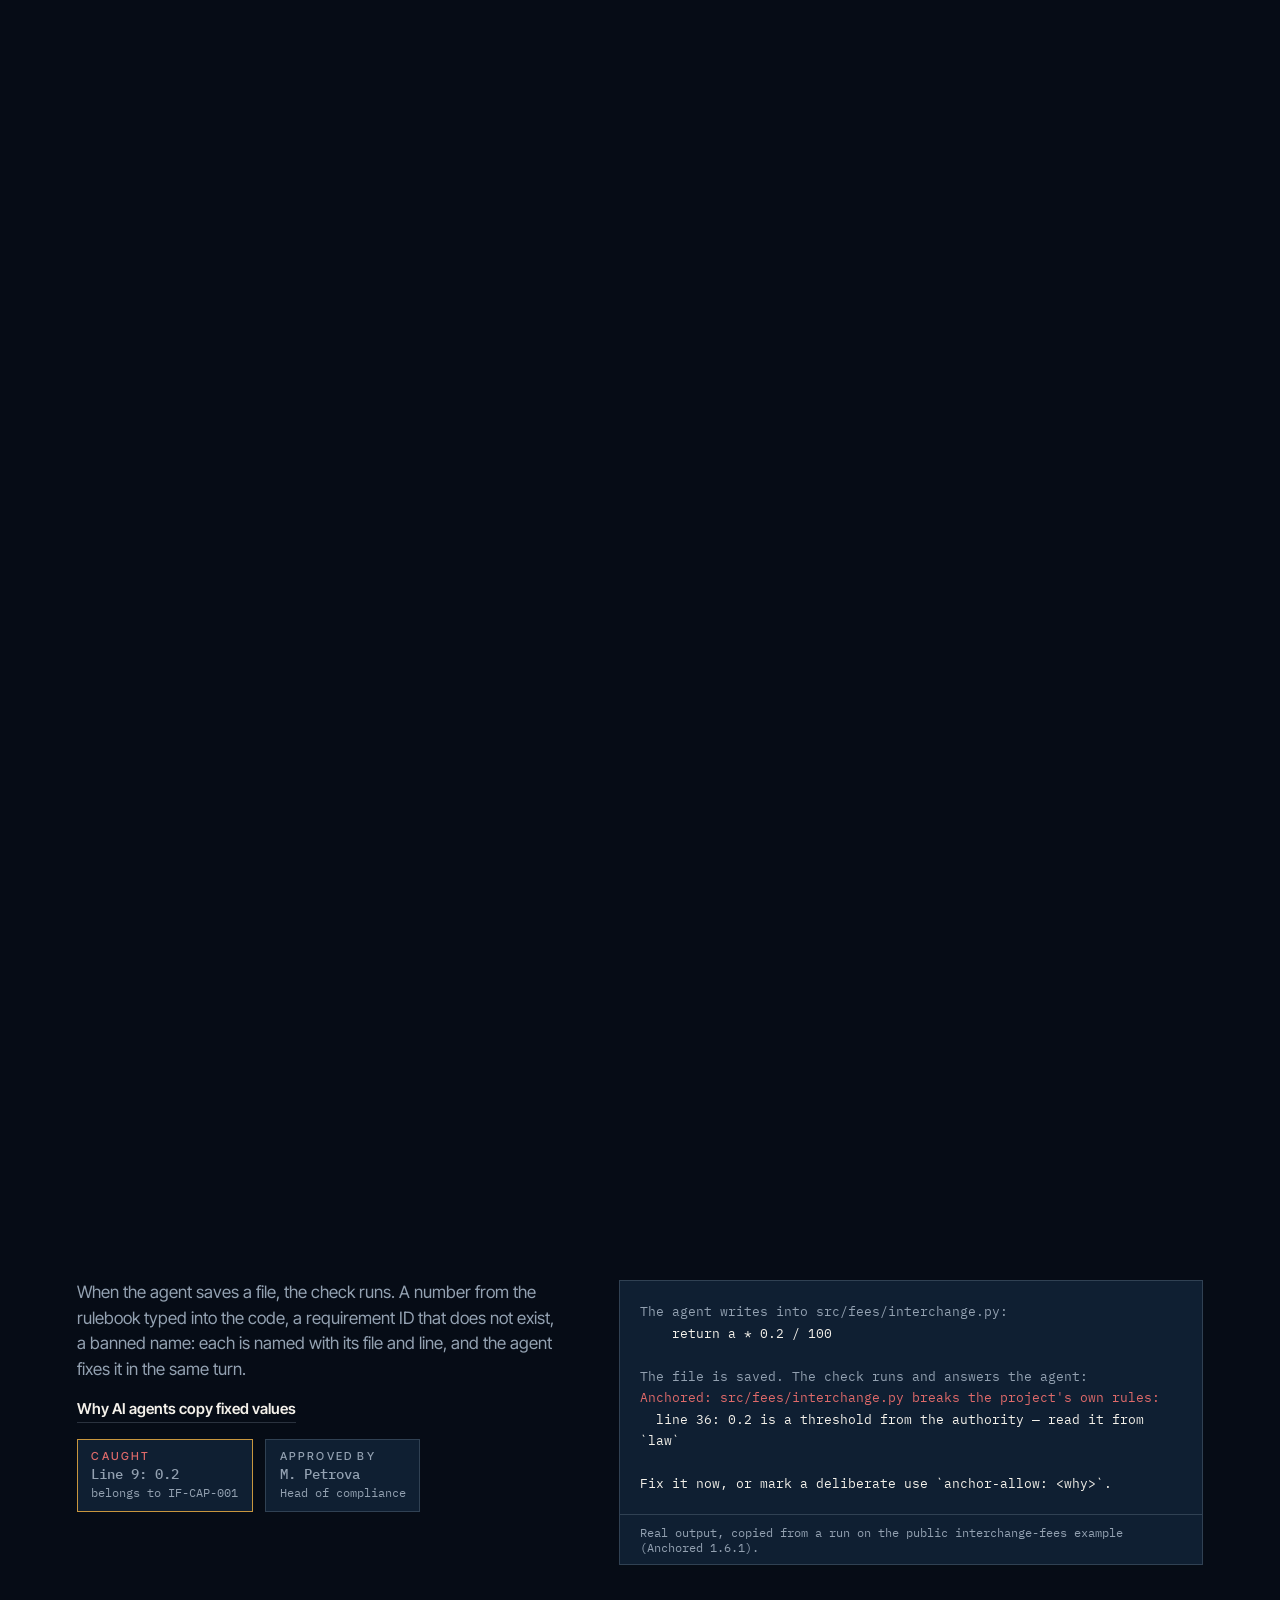
==== commit f4e56b8e: "In CI beat laid out for portrait; ground redrawn after a GPU reset Co-Authored-By: Claude Fable 5 <n" ====
--- a/index.html
+++ b/index.html
@@ -763,7 +763,7 @@
 
 <script type="module">
   // The scroll film. Scroll position → film frame → draw(), the same function the Remotion render uses.
-  import { draw, fx, BEAT, TOTAL } from "./3d/js/film.js";
+  import { draw, fx, BEAT, TOTAL, dropGround } from "./3d/js/film.js";
   const root = document.documentElement;
   root.classList.add("js");
   const reduce = matchMedia("(prefers-reduced-motion: reduce)").matches;
@@ -843,6 +843,7 @@
     }
     // ponytail: phones show a wider crop of the 16:9 film rather than a separate 9:16 cut
     const portrait = w / h < 1.1, s = portrait ? w / 1000 : Math.max(w / 1920, h / 1080) * 0.92;
+    fx.portrait = portrait; // the gate beat re-lays itself out for portrait crops
     view = [s * d, (w / 2 - 960 * s) * d, (h * (portrait ? 0.34 : 0.4) - 470 * s) * d];
     for (const ch of chapters) ch.play.style.height = `${Math.max(ch.caps.length * CAP_VH, FILM_VH) + 100}vh`;
     drawn = -1;
@@ -890,7 +891,7 @@
   addEventListener("scroll", tick, { passive: true });
   addEventListener("resize", () => { size(); tick(); });
   size();
-  canvas.addEventListener("contextrestored", () => { drawn = -1; tick(); });
+  canvas.addEventListener("contextrestored", () => { dropGround(); drawn = -1; tick(); });
   document.fonts.ready.then(() => { drawn = -1; cur = target; update(); });
   update();
 </script>
